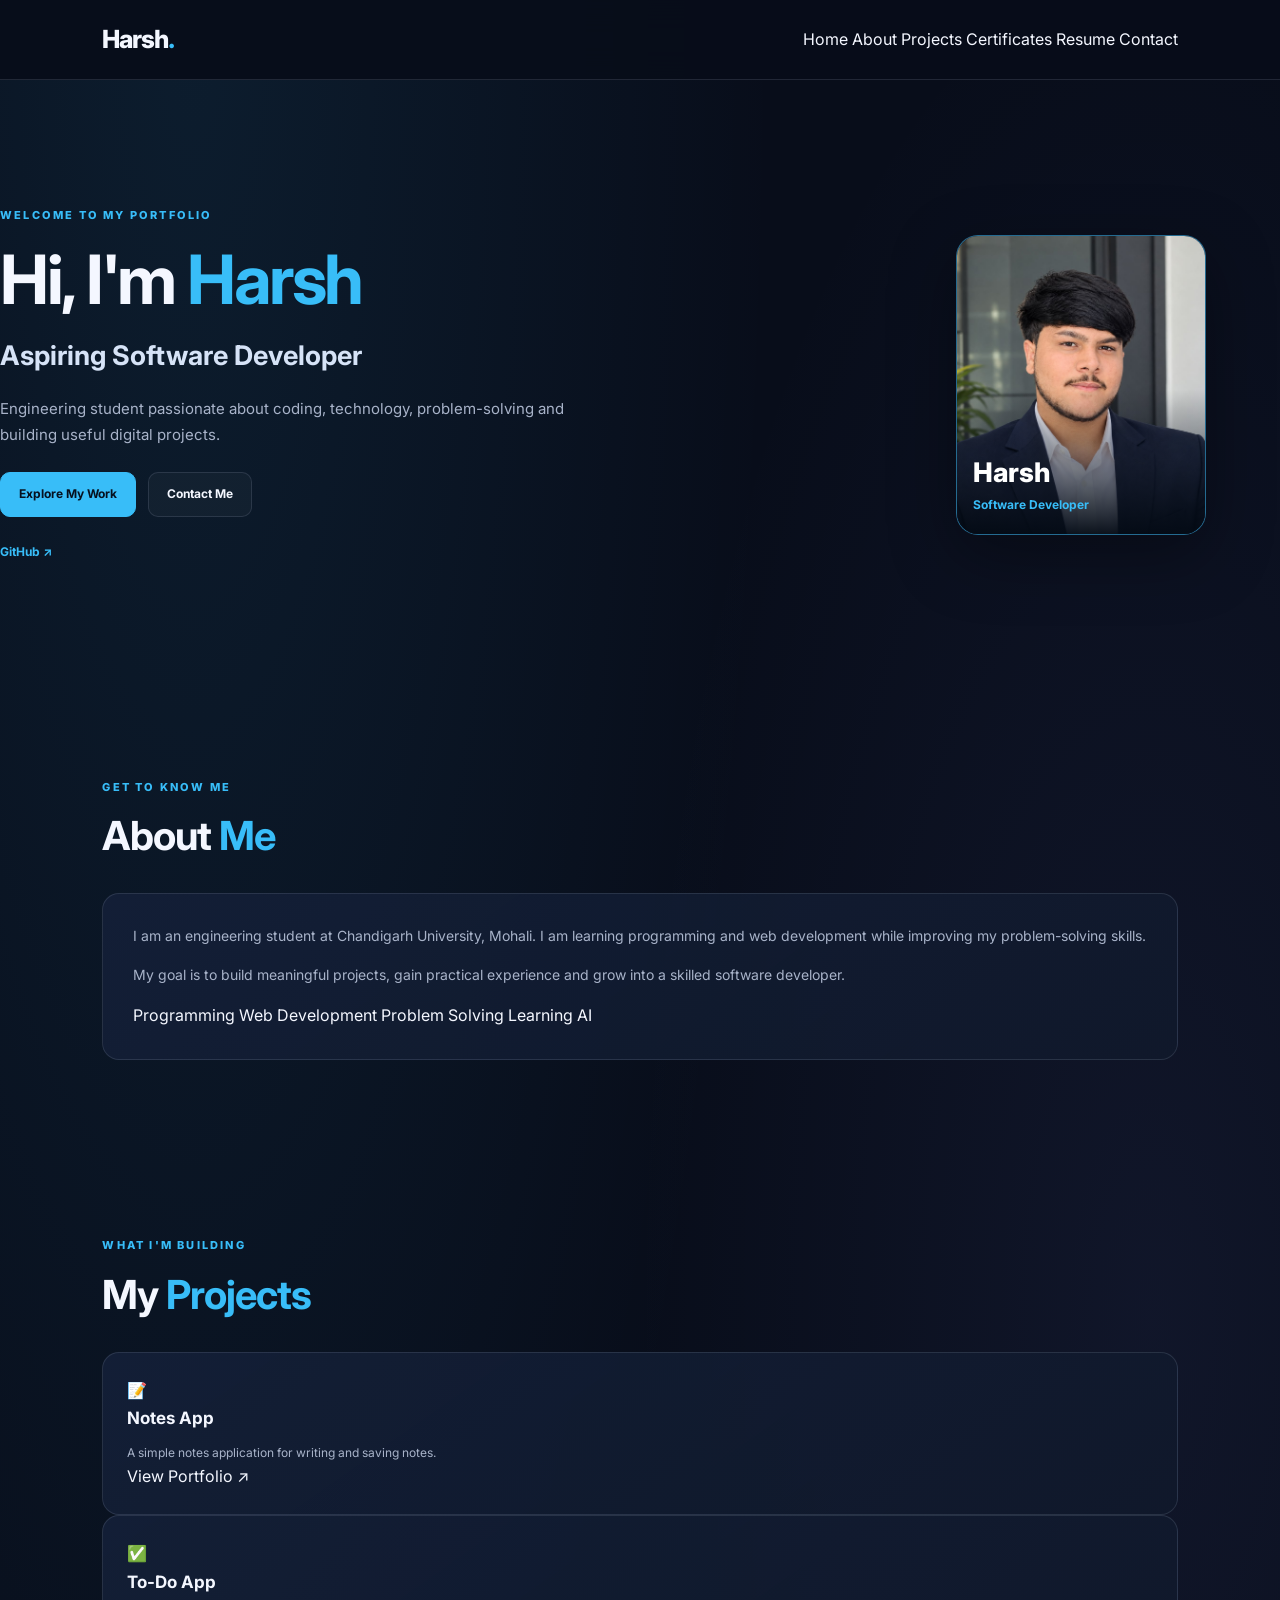
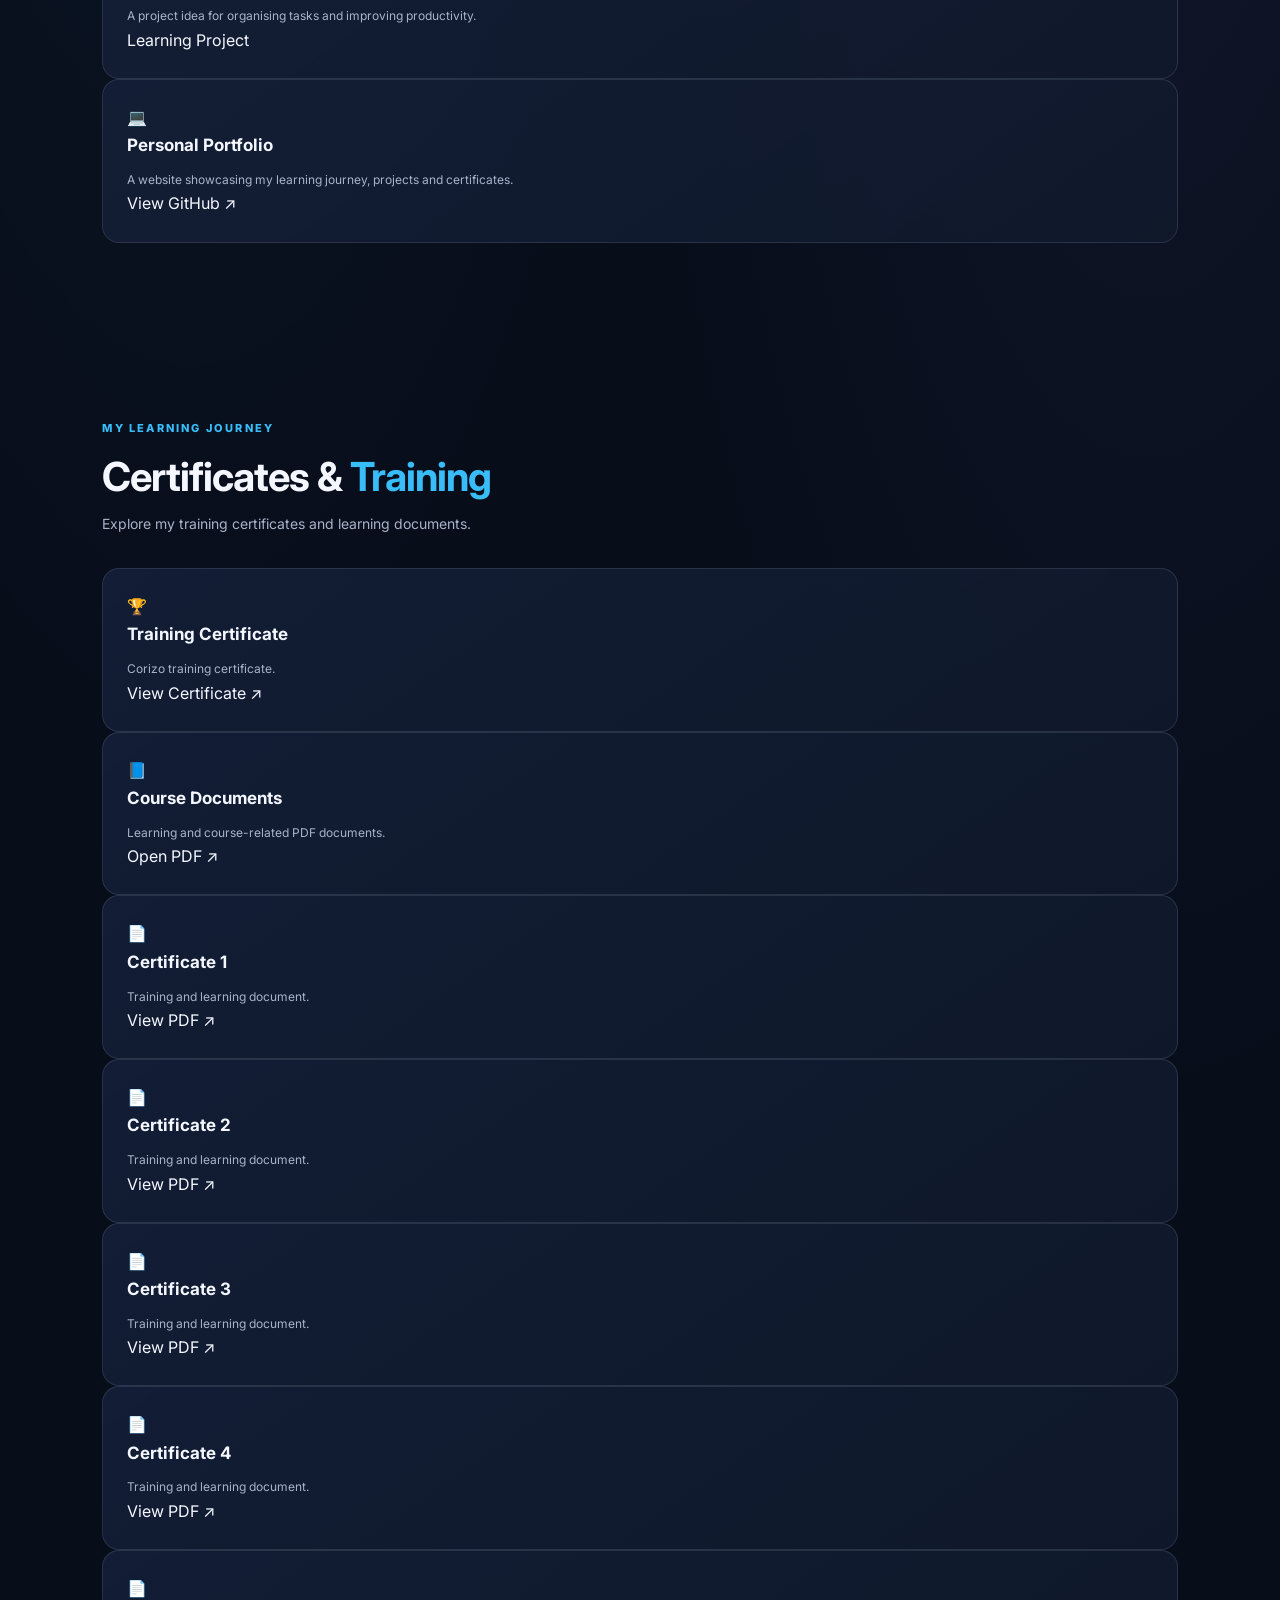
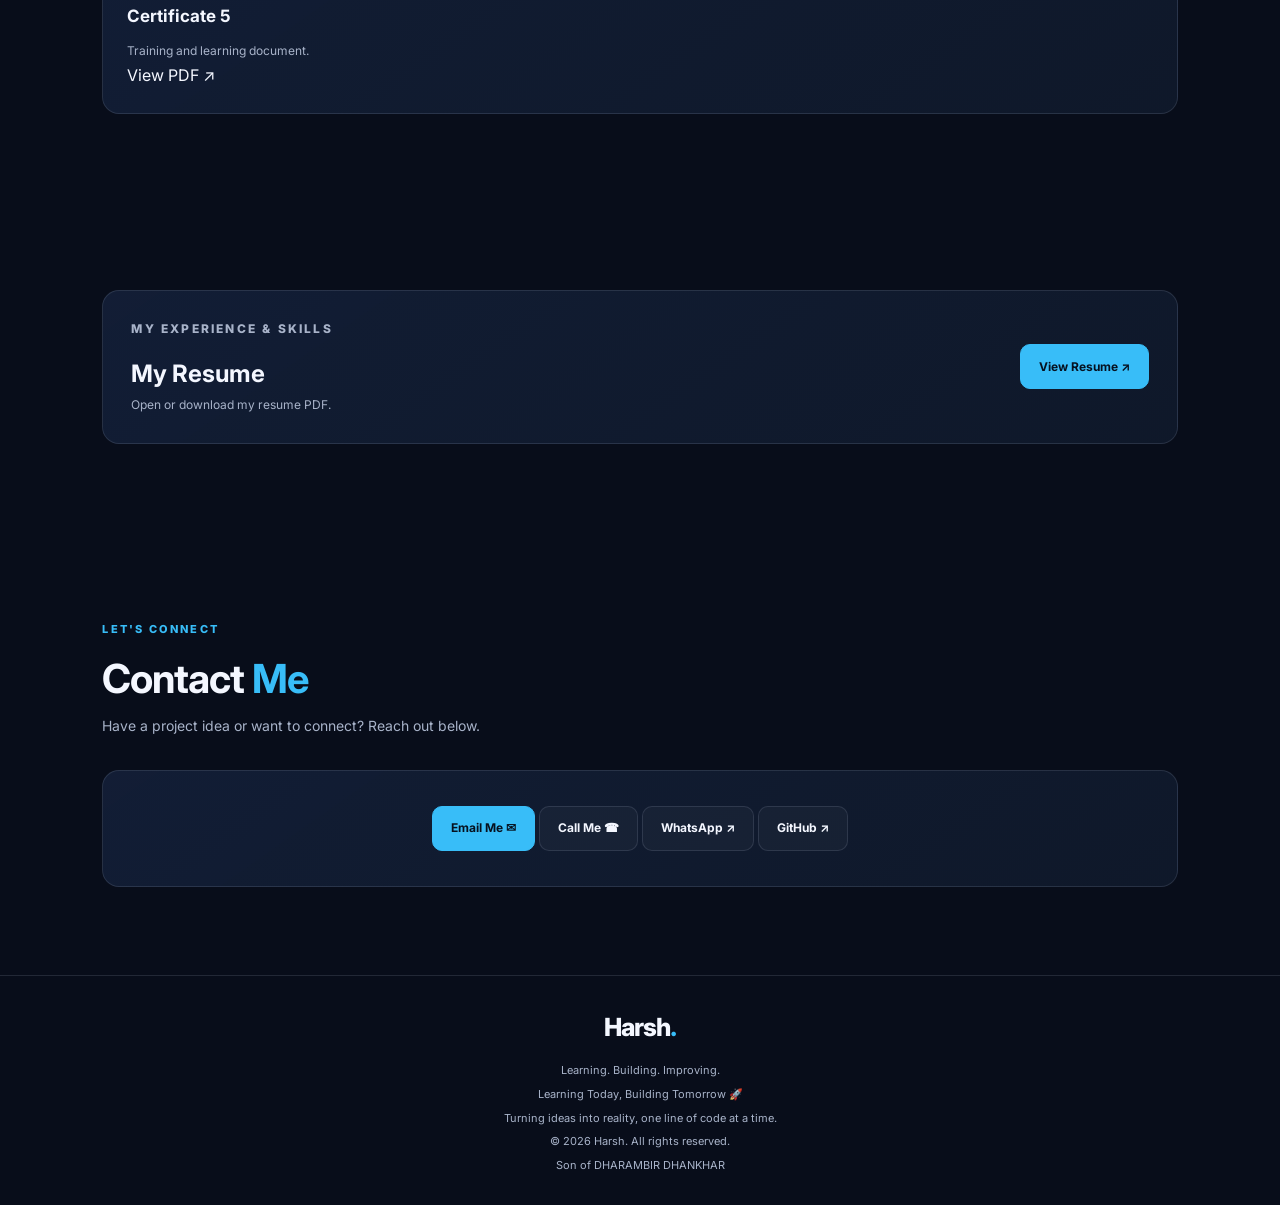
==== index.html @ 6634d487 "update portfolio content and footer" ====
<!DOCTYPE html>
<html lang="en">
<head>
  <meta charset="UTF-8">
  <meta name="viewport" content="width=device-width, initial-scale=1.0">
  <meta name="description" content="Harsh's personal portfolio, projects, certificates and resume.">
  <title>Harsh | Software Developer</title>
  <link rel="stylesheet" href="style.css">
</head>

<body>
  <header class="header">
    <nav class="navbar">
      <a href="#home" class="logo">Harsh<span>.</span></a>

      <div class="nav-links">
        <a href="#home">Home</a>
        <a href="#about">About</a>
        <a href="#projects">Projects</a>
        <a href="#certificates">Certificates</a>
        <a href="#resume">Resume</a>
        <a href="#contact">Contact</a>
      </div>
    </nav>
  </header>

  <main>
    <section class="hero" id="home">
      <div class="hero-content">
        <p class="eyebrow">WELCOME TO MY PORTFOLIO</p>
        <h1>Hi, I'm <span>Harsh</span></h1>
        <h2>Aspiring Software Developer</h2>
        <p class="hero-description">
          Engineering student passionate about coding, technology,
          problem-solving and building useful digital projects.
        </p>

        <div class="hero-buttons">
          <a href="#projects" class="btn btn-primary">Explore My Work</a>
          <a href="#contact" class="btn btn-secondary">Contact Me</a>
        </div>

        <div class="social-links">
          <a href="https://github.com/harshbuilds-AI-dev"
             target="_blank" rel="noopener noreferrer">GitHub ↗</a>
        </div>
      </div>

      <div class="profile-card">
        <img src="./profile.jpg" alt="Harsh's profile photo" class="profile-image">
        <div class="profile-overlay">
          <strong>Harsh</strong>
          <small>Software Developer</small>
        </div>
      </div>
    </section>

    <section class="section" id="about">
      <div class="section-heading">
        <p class="eyebrow">GET TO KNOW ME</p>
        <h2>About <span>Me</span></h2>
      </div>

      <div class="about-card">
        <p>
          I am an engineering student at Chandigarh University, Mohali.
          I am learning programming and web development while improving
          my problem-solving skills.
        </p>
        <p>
          My goal is to build meaningful projects, gain practical
          experience and grow into a skilled software developer.
        </p>

        <div class="skills">
          <span>Programming</span>
          <span>Web Development</span>
          <span>Problem Solving</span>
          <span>Learning AI</span>
        </div>
      </div>
    </section>

    <section class="section" id="projects">
      <div class="section-heading">
        <p class="eyebrow">WHAT I'M BUILDING</p>
        <h2>My <span>Projects</span></h2>
      </div>

      <div class="card-grid">
        <article class="project-card">
          <div class="card-icon">📝</div>
          <h3>Notes App</h3>
          <p>A simple notes application for writing and saving notes.</p>
          <a href="https://harshbuilds-AI-dev.github.io/"
             target="_blank" rel="noopener noreferrer">View Portfolio ↗</a>
        </article>

        <article class="project-card">
          <div class="card-icon">✅</div>
          <h3>To-Do App</h3>
          <p>A project idea for organising tasks and improving productivity.</p>
          <span class="project-status">Learning Project</span>
        </article>

        <article class="project-card">
          <div class="card-icon">💻</div>
          <h3>Personal Portfolio</h3>
          <p>A website showcasing my learning journey, projects and certificates.</p>
          <a href="https://github.com/harshbuilds-AI-dev"
             target="_blank" rel="noopener noreferrer">View GitHub ↗</a>
        </article>
      </div>
    </section>

    <section class="section" id="certificates">
      <div class="section-heading">
        <p class="eyebrow">MY LEARNING JOURNEY</p>
        <h2>Certificates & <span>Training</span></h2>
        <p class="section-description">
          Explore my training certificates and learning documents.
        </p>
      </div>

      <div class="card-grid">
        <article class="certificate-card">
          <div class="card-icon">🏆</div>
          <h3>Training Certificate</h3>
          <p>Corizo training certificate.</p>
          <a href="./Harsh_Training_Certificate_Corizo_certificate.pdf"
             target="_blank" rel="noopener noreferrer">View Certificate ↗</a>
        </article>

        <article class="certificate-card">
          <div class="card-icon">📘</div>
          <h3>Course Documents</h3>
          <p>Learning and course-related PDF documents.</p>
          <a href="./5%20courses.pdf" target="_blank"
             rel="noopener noreferrer">Open PDF ↗</a>
        </article>

        <article class="certificate-card">
          <div class="card-icon">📄</div>
          <h3>Certificate 1</h3>
          <p>Training and learning document.</p>
          <a href="./c1.pdf" target="_blank" rel="noopener noreferrer">View PDF ↗</a>
        </article>

        <article class="certificate-card">
          <div class="card-icon">📄</div>
          <h3>Certificate 2</h3>
          <p>Training and learning document.</p>
          <a href="./c2.pdf" target="_blank" rel="noopener noreferrer">View PDF ↗</a>
        </article>

        <article class="certificate-card">
          <div class="card-icon">📄</div>
          <h3>Certificate 3</h3>
          <p>Training and learning document.</p>
          <a href="./c3.pdf" target="_blank" rel="noopener noreferrer">View PDF ↗</a>
        </article>

        <article class="certificate-card">
          <div class="card-icon">📄</div>
          <h3>Certificate 4</h3>
          <p>Training and learning document.</p>
          <a href="./c4.pdf" target="_blank" rel="noopener noreferrer">View PDF ↗</a>
        </article>

        <article class="certificate-card">
          <div class="card-icon">📄</div>
          <h3>Certificate 5</h3>
          <p>Training and learning document.</p>
          <a href="./c5.pdf" target="_blank" rel="noopener noreferrer">View PDF ↗</a>
        </article>
      </div>
    </section>

    <section class="section" id="resume">
      <div class="resume-card">
        <div>
          <p class="eyebrow">MY EXPERIENCE & SKILLS</p>
          <h2>My <span>Resume</span></h2>
          <p>Open or download my resume PDF.</p>
        </div>
        <a href="./resume.pdf" target="_blank"
           rel="noopener noreferrer" class="btn btn-primary">View Resume ↗</a>
      </div>
    </section>

    <section class="section" id="contact">
      <div class="section-heading">
        <p class="eyebrow">LET'S CONNECT</p>
        <h2>Contact <span>Me</span></h2>
        <p class="section-description">
          Have a project idea or want to connect? Reach out below.
        </p>
      </div>

      <div class="contact-card">
        <!-- Replace YOUR_GMAIL@gmail.com with your actual email privately -->
        <a href="mailto:YOUR_GMAIL@gmail.com" class="btn btn-primary">
          Email Me ✉
        </a>

        <a href="tel:9602597741" class="btn btn-secondary">
          Call Me ☎
        </a>

        <a href="https://wa.me/919602597741"
           target="_blank" rel="noopener noreferrer" class="btn btn-secondary">
          WhatsApp ↗
        </a>

        <a href="https://github.com/harshbuilds-AI-dev"
           target="_blank" rel="noopener noreferrer" class="btn btn-secondary">
          GitHub ↗
        </a>
      </div>
    </section>
  </main>

  <footer class="footer">
    <a href="#home" class="logo">Harsh<span>.</span></a>
    <p>Learning. Building. Improving.</p>
    <p class="footer-tagline">Learning Today, Building Tomorrow 🚀</p>
    <p class="footer-subtitle">
      Turning ideas into reality, one line of code at a time.
    </p>
    <p class="copyright">© 2026 Harsh. All rights reserved.</p>
    <p class="family-line">Son of DHARAMBIR DHANKHAR</p>
  </footer>
</body>
</html>
---- style.css ----
@import url('https://fonts.googleapis.com/css2?family=Inter:wght@400;500;600;700;800&display=swap');

:root {
  --bg: #080d1a;
  --surface: #10192b;
  --text: #f4f7ff;
  --muted: #a8b3c9;
  --blue: #38bdf8;
  --border: rgba(148, 163, 184, 0.18);
}

* {
  box-sizing: border-box;
  margin: 0;
  padding: 0;
}

html {
  scroll-behavior: smooth;
  scroll-padding-top: 90px;
}

body {
  background:
    radial-gradient(ellipse at 15% 0%, rgba(56,189,248,.09), transparent 38%),
    radial-gradient(ellipse at 90% 30%, rgba(129,140,248,.07), transparent 32%),
    var(--bg);
  color: var(--text);
  font-family: 'Inter', Arial, sans-serif;
  line-height: 1.7;
}

a {
  color: inherit;
  text-decoration: none;
}

.navbar {
  position: sticky;
  top: 0;
  z-index: 100;
  display: flex;
  align-items: center;
  justify-content: space-between;
  gap: 24px;
  padding: 18px 8%;
  background: rgba(8,13,26,.94);
  border-bottom: 1px solid var(--border);
  backdrop-filter: blur(16px);
}

.logo {
  font-size: 25px;
  font-weight: 800;
  letter-spacing: -1px;
}

.logo span,
.hero h1 span,
.section-heading h2 span {
  color: var(--blue);
}

.navbar nav {
  display: flex;
  align-items: center;
  flex-wrap: wrap;
  gap: 19px;
}

.navbar nav a {
  color: var(--muted);
  font-size: 12px;
  font-weight: 600;
}

.navbar nav a:hover,
.text-link:hover,
.social-links a:hover {
  color: var(--blue);
}

.section {
  width: min(1120px, 84%);
  margin: 0 auto;
  padding: 88px 0;
}

.hero {
  min-height: 610px;
  display: grid;
  grid-template-columns: 1.35fr .65fr;
  align-items: center;
  gap: 55px;
}

.eyebrow {
  color: var(--blue);
  font-size: 11px;
  font-weight: 800;
  letter-spacing: 2.2px;
  margin-bottom: 15px;
}

.hero h1 {
  font-size: clamp(42px, 6vw, 68px);
  line-height: 1.15;
  letter-spacing: -2.5px;
  margin-bottom: 15px;
}

.hero h2 {
  color: #d6e3f7;
  font-size: clamp(19px, 2.5vw, 27px);
  margin-bottom: 17px;
}

.hero-description {
  max-width: 570px;
  color: var(--muted);
  font-size: 15px;
}

.hero-buttons,
.social-links,
.resume-buttons {
  display: flex;
  align-items: center;
  flex-wrap: wrap;
  gap: 12px;
  margin-top: 25px;
}

.btn {
  display: inline-flex;
  justify-content: center;
  align-items: center;
  min-height: 45px;
  padding: 11px 18px;
  border: 1px solid var(--border);
  border-radius: 10px;
  font-size: 12px;
  font-weight: 700;
  text-align: center;
  transition: transform .2s ease;
}

.btn:hover {
  transform: translateY(-2px);
}

.btn-primary {
  background: var(--blue);
  border-color: var(--blue);
  color: #06111f;
}

.btn-secondary {
  background: rgba(255,255,255,.03);
  color: var(--text);
}

.social-links a,
.text-link {
  color: var(--blue);
  font-size: 12px;
  font-weight: 700;
}

.social-links a {
  margin-right: 12px;
}

.profile-card {
  position: relative;
  isolation: isolate;
  width: 250px;
  height: 300px;
  max-width: 100%;
  margin: 0 auto;
  overflow: hidden;
  border: 1px solid rgba(56,189,248,.5);
  border-radius: 22px;
  background: #10192b;
  box-shadow: 0 20px 65px rgba(0,0,0,.35);
}

.profile-image {
  position: absolute;
  inset: 0;
  z-index: 0;
  display: block;
  width: 100%;
  height: 100%;
  object-fit: cover;
  object-position: center;
}

.profile-overlay {
  position: absolute;
  inset: auto 0 0;
  z-index: 2;
  display: flex;
  flex-direction: column;
  gap: 5px;
  padding: 65px 16px 20px;
  background: linear-gradient(to bottom, transparent, rgba(3,10,20,.96));
}

.profile-overlay strong {
  display: block;
  color: #fff;
  font-size: 27px;
  line-height: 1.3;
  font-weight: 800;
  letter-spacing: 0;
}

.profile-overlay small {
  display: block;
  color: var(--blue);
  font-size: 12px;
  line-height: 1.5;
  font-weight: 700;
}

.section-heading {
  margin-bottom: 32px;
}

.section-heading h2 {
  font-size: clamp(29px, 4vw, 40px);
  line-height: 1.25;
  letter-spacing: -1px;
  margin-bottom: 10px;
}

.section-heading > p:last-child {
  color: var(--muted);
  font-size: 14px;
}

.about-card,
.project-card,
.certificate-card,
.resume-card,
.contact-card {
  border: 1px solid var(--border);
  border-radius: 17px;
  background: linear-gradient(145deg, rgba(20,32,57,.88), rgba(16,25,43,.92));
}

.about-card {
  padding: 30px;
}

.about-card p {
  color: var(--muted);
  font-size: 14px;
  margin-bottom: 15px;
}

.skill-list,
.tag-list {
  display: flex;
  flex-wrap: wrap;
  gap: 9px;
  margin-top: 22px;
}

.skill-list span,
.tag-list span {
  padding: 6px 10px;
  border: 1px solid rgba(56,189,248,.2);
  border-radius: 7px;
  background: rgba(56,189,248,.07);
  color: #b9eaff;
  font-size: 10px;
  font-weight: 600;
}

.project-grid {
  display: grid;
  grid-template-columns: repeat(3, minmax(0,1fr));
  gap: 18px;
}

.project-card,
.certificate-card {
  min-width: 0;
  padding: 24px;
  transition: transform .2s ease, border-color .2s ease;
}

.project-card:hover,
.certificate-card:hover {
  transform: translateY(-4px);
  border-color: rgba(56,189,248,.5);
}

.project-icon,
.file-icon {
  display: flex;
  align-items: center;
  justify-content: center;
  width: 44px;
  height: 44px;
  margin-bottom: 19px;
  border-radius: 12px;
  background: rgba(56,189,248,.1);
  color: var(--blue);
  font-size: 13px;
  font-weight: 800;
}

.project-card h3,
.certificate-card h3,
.resume-card h3 {
  margin-bottom: 10px;
  font-size: 17px;
}

.project-card p,
.certificate-card p,
.resume-card p,
.contact-card p {
  color: var(--muted);
  font-size: 12px;
}

.project-card .text-link {
  display: inline-block;
  margin-top: 22px;
}

.certificate-grid {
  display: grid;
  grid-template-columns: repeat(2, minmax(0,1fr));
  gap: 18px;
}

.certificate-card {
  display: flex;
  flex-direction: column;
  align-items: flex-start;
}

.certificate-card .text-link {
  display: inline-block;
  margin-top: auto;
  padding-top: 20px;
}

.resume-card {
  display: flex;
  justify-content: space-between;
  align-items: center;
  gap: 25px;
  padding: 28px;
}

.resume-buttons {
  margin-top: 0;
}

.contact-card {
  padding: 35px;
  text-align: center;
}

.contact-buttons {
  display: flex;
  justify-content: center;
  flex-wrap: wrap;
  gap: 12px;
  margin-top: 22px;
}

.contact-buttons .btn {
  min-width: 130px;
}

.contact-note {
  margin-top: 20px;
  font-size: 11px !important;
}

.footer {
  padding: 30px 8%;
  border-top: 1px solid var(--border);
  text-align: center;
}

.footer .logo {
  display: inline-block;
  margin-bottom: 8px;
}

.footer p {
  color: var(--muted);
  font-size: 11px;
  margin-top: 5px;
}

@media (max-width: 850px) {
  .navbar {
    padding: 16px 5%;
  }

  .navbar nav {
    gap: 12px;
  }

  .navbar nav a {
    font-size: 11px;
  }

  .section {
    width: 90%;
    padding: 65px 0;
  }

  .hero {
    grid-template-columns: 1fr 250px;
    gap: 25px;
  }

  .project-grid {
    grid-template-columns: repeat(2, minmax(0,1fr));
  }

  .resume-card {
    align-items: flex-start;
    flex-direction: column;
  }
}

@media (max-width: 600px) {
  .navbar {
    position: relative;
    align-items: flex-start;
    flex-direction: column;
    gap: 12px;
    padding: 16px 5%;
  }

  .navbar nav {
    gap: 10px 15px;
  }

  .navbar nav a {
    font-size: 11px;
  }

  .section {
    width: 90%;
    padding: 52px 0;
  }

  .hero {
    min-height: auto;
    grid-template-columns: 1fr;
    gap: 35px;
    padding-top: 50px;
  }

  .hero h1 {
    font-size: 43px;
    letter-spacing: -1.8px;
  }

  .hero-description {
    font-size: 14px;
  }

  .profile-card {
    width: 220px;
    height: 265px;
  }

  .profile-overlay strong {
    font-size: 25px;
  }

  .project-grid,
  .certificate-grid {
    grid-template-columns: 1fr;
  }

  .project-card,
  .certificate-card,
  .about-card {
    padding: 22px;
  }

  .resume-card {
    padding: 22px;
  }

  .resume-buttons,
  .contact-buttons {
    width: 100%;
    flex-direction: column;
    align-items: stretch;
  }

  .resume-buttons .btn,
  .contact-buttons .btn {
    width: 100%;
  }

  .contact-card {
    padding: 25px 18px;
  }
}
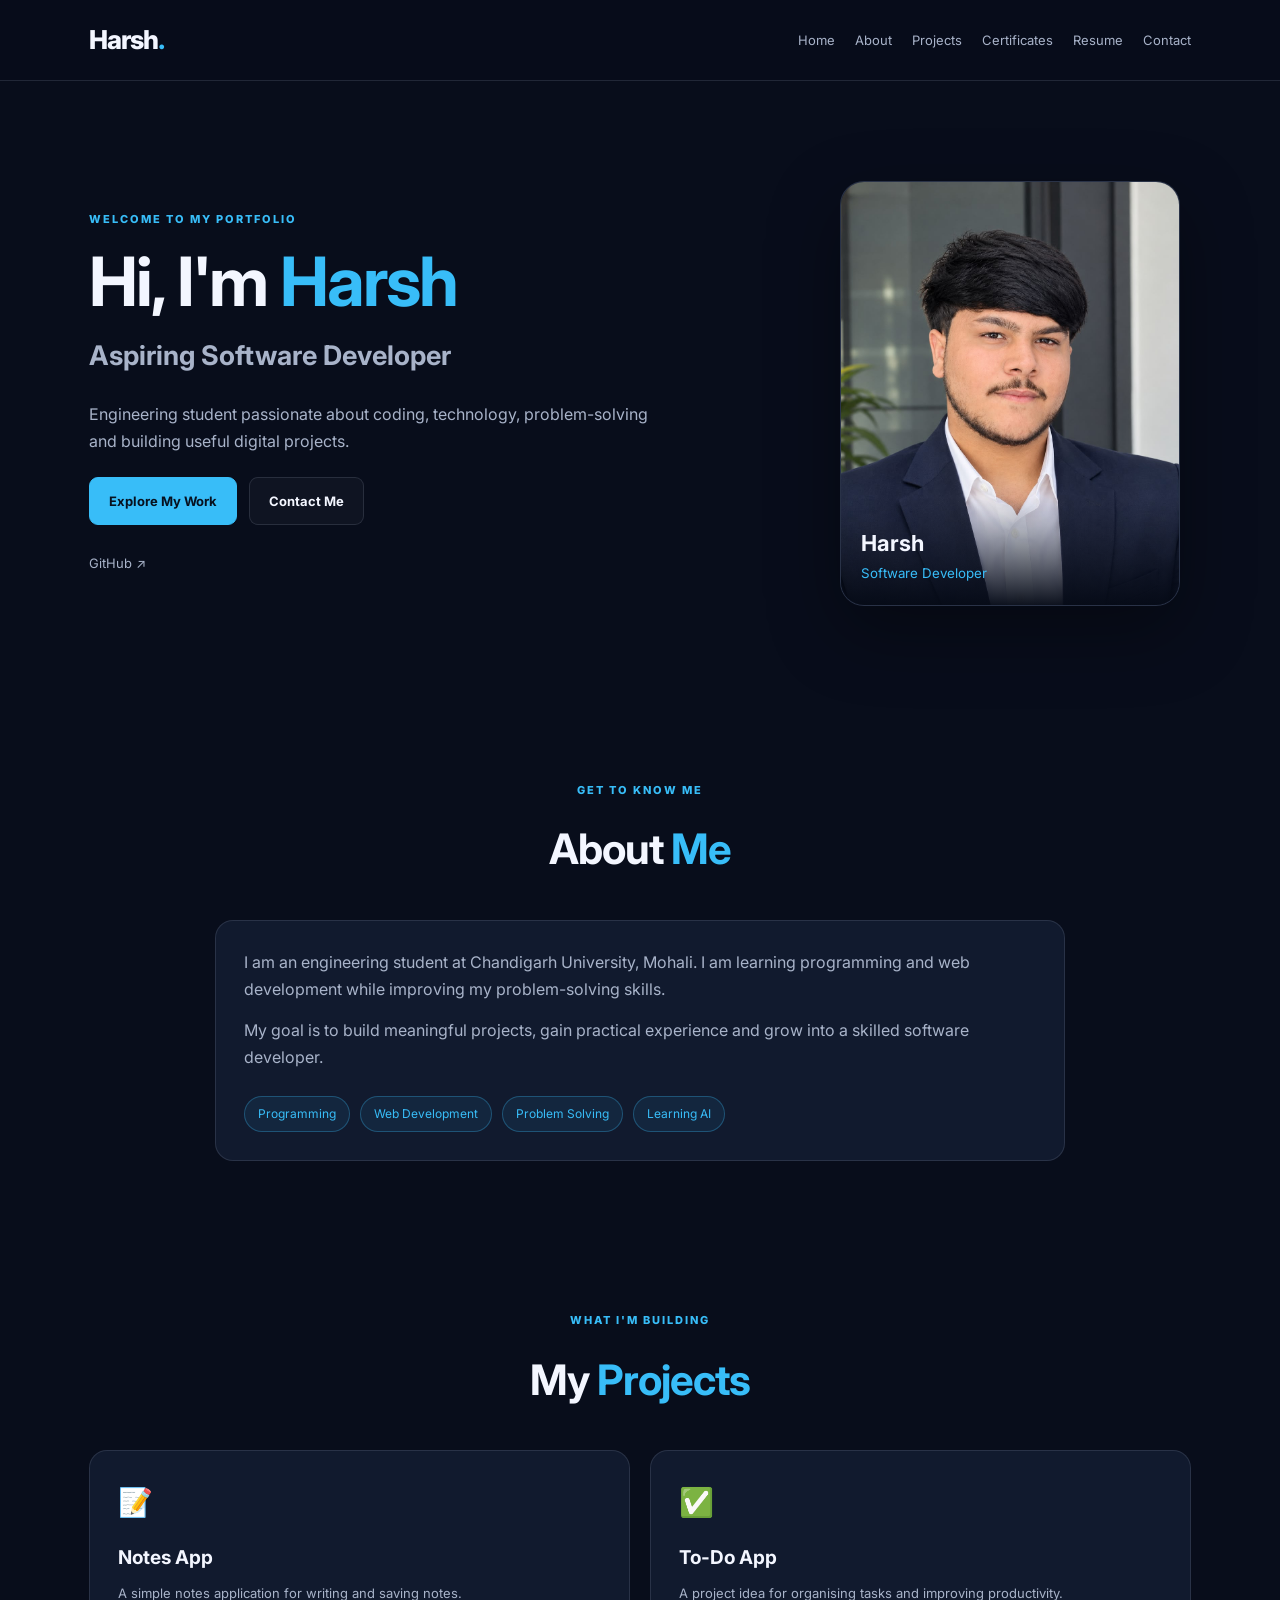
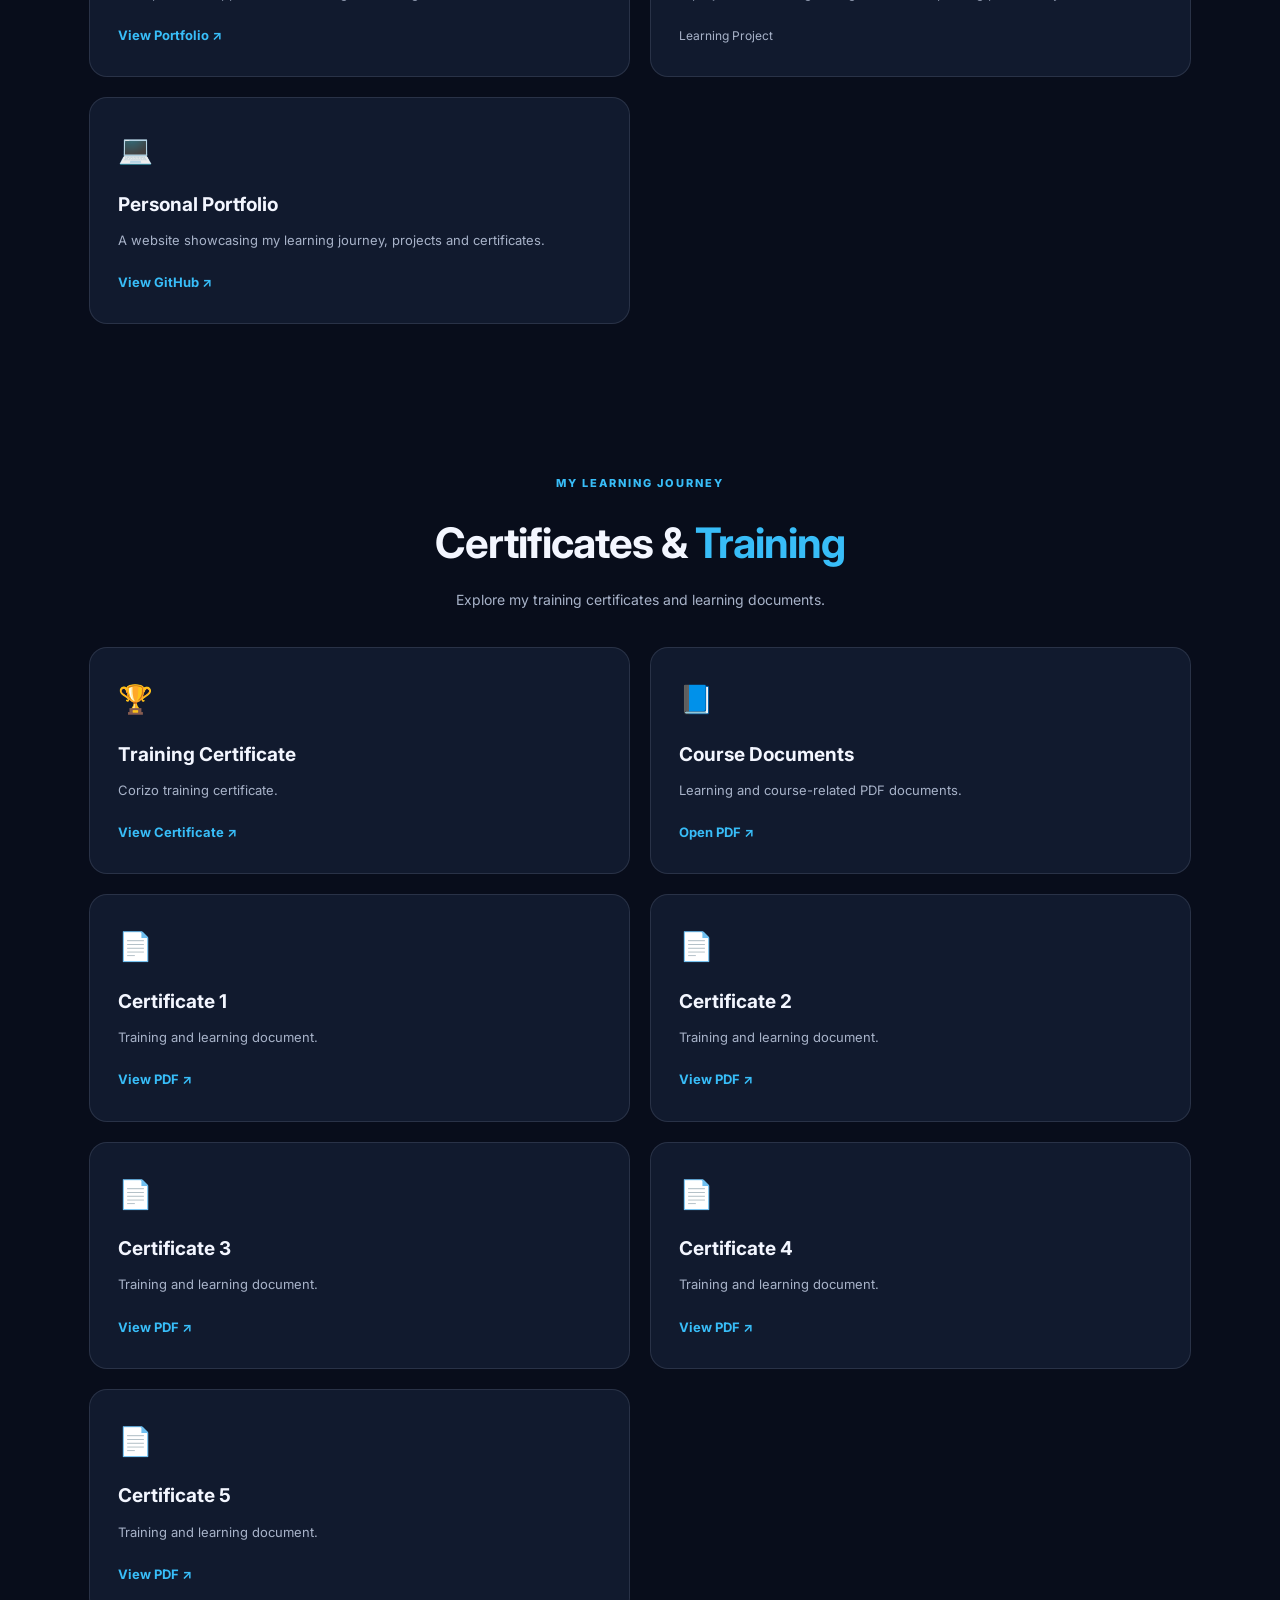
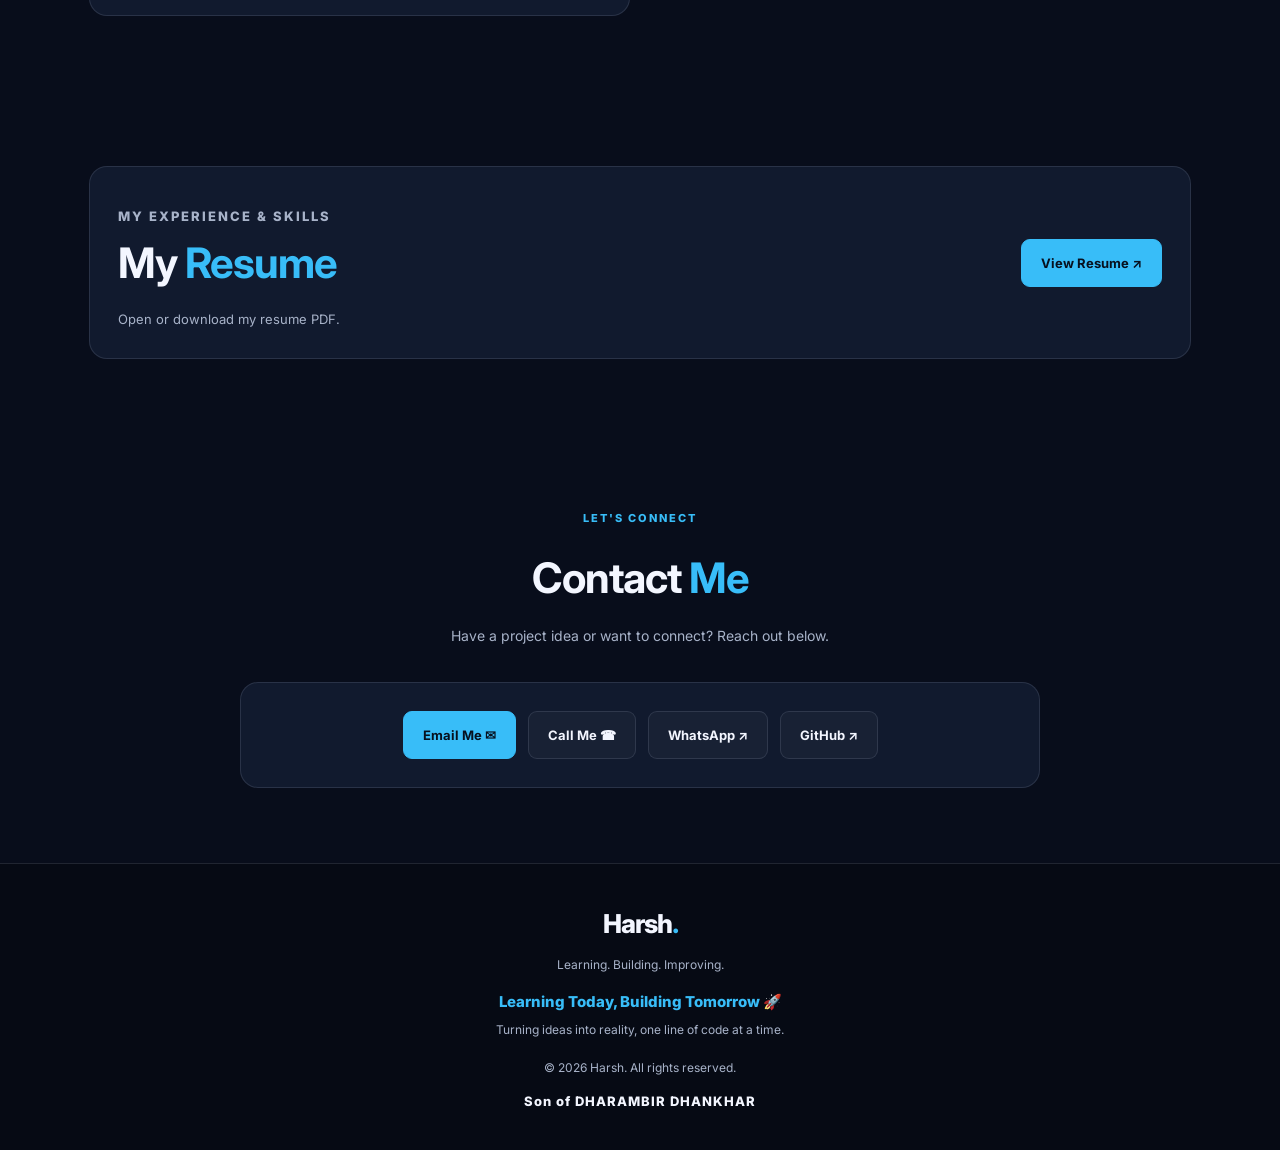
==== commit 1d0550e9: "Add Google search console verification tag Added Google site verification meta tag for SEO." ====
--- a/index.html
+++ b/index.html
@@ -4,6 +4,7 @@
   <meta charset="UTF-8">
   <meta name="viewport" content="width=device-width, initial-scale=1.0">
   <meta name="description" content="Harsh's personal portfolio, projects, certificates and resume.">
+  <meta name="google-site-verification" content="R30KD2g1QavOhn7-BtW7ZYMr7pl92MbXufvkJG7yLrQ" />
   <title>Harsh | Software Developer</title>
   <link rel="stylesheet" href="style.css">
 </head>
--- a/style.css
+++ b/style.css
@@ -1,32 +1,26 @@
 @import url('https://fonts.googleapis.com/css2?family=Inter:wght@400;500;600;700;800&display=swap');
 
 :root {
-  --bg: #080d1a;
-  --surface: #10192b;
-  --text: #f4f7ff;
+  --bg: #080d1b;
+  --card: #111a2e;
+  --text: #f3f6ff;
   --muted: #a8b3c9;
   --blue: #38bdf8;
+  --purple: #818cf8;
   --border: rgba(148, 163, 184, 0.18);
 }
 
 * {
-  box-sizing: border-box;
   margin: 0;
   padding: 0;
-}
-
-html {
+  box-sizing: border-box;
   scroll-behavior: smooth;
-  scroll-padding-top: 90px;
 }
 
 body {
-  background:
-    radial-gradient(ellipse at 15% 0%, rgba(56,189,248,.09), transparent 38%),
-    radial-gradient(ellipse at 90% 30%, rgba(129,140,248,.07), transparent 32%),
-    var(--bg);
+  font-family: 'Inter', Arial, sans-serif;
+  background: var(--bg);
   color: var(--text);
-  font-family: 'Inter', Arial, sans-serif;
   line-height: 1.7;
 }
 
@@ -35,209 +29,200 @@
   text-decoration: none;
 }
 
-.navbar {
+.header {
   position: sticky;
   top: 0;
   z-index: 100;
-  display: flex;
+  background: rgba(8, 13, 27, 0.94);
+  backdrop-filter: blur(14px);
+  border-bottom: 1px solid var(--border);
+}
+
+.navbar {
+  max-width: 1150px;
+  margin: auto;
+  padding: 18px 24px;
+  display: flex;
+  justify-content: space-between;
   align-items: center;
-  justify-content: space-between;
-  gap: 24px;
-  padding: 18px 8%;
-  background: rgba(8,13,26,.94);
-  border-bottom: 1px solid var(--border);
-  backdrop-filter: blur(16px);
+  gap: 20px;
 }
 
 .logo {
-  font-size: 25px;
+  font-size: 26px;
   font-weight: 800;
   letter-spacing: -1px;
 }
 
 .logo span,
 .hero h1 span,
-.section-heading h2 span {
-  color: var(--blue);
-}
-
-.navbar nav {
-  display: flex;
+.section-heading h2 span,
+.resume-card h2 span {
+  color: var(--blue);
+}
+
+.nav-links {
+  display: flex;
+  flex-wrap: wrap;
+  gap: 20px;
+}
+
+.nav-links a {
+  color: var(--muted);
+  font-size: 13px;
+  transition: color 0.25s;
+}
+
+.nav-links a:hover,
+.social-links a:hover {
+  color: var(--blue);
+}
+
+.hero {
+  max-width: 1150px;
+  min-height: 600px;
+  margin: auto;
+  padding: 100px 24px;
+  display: grid;
+  grid-template-columns: 1.3fr 0.7fr;
   align-items: center;
-  flex-wrap: wrap;
-  gap: 19px;
-}
-
-.navbar nav a {
-  color: var(--muted);
-  font-size: 12px;
-  font-weight: 600;
-}
-
-.navbar nav a:hover,
-.text-link:hover,
-.social-links a:hover {
-  color: var(--blue);
-}
-
-.section {
-  width: min(1120px, 84%);
-  margin: 0 auto;
-  padding: 88px 0;
-}
-
-.hero {
-  min-height: 610px;
-  display: grid;
-  grid-template-columns: 1.35fr .65fr;
-  align-items: center;
-  gap: 55px;
+  gap: 70px;
 }
 
 .eyebrow {
   color: var(--blue);
   font-size: 11px;
   font-weight: 800;
-  letter-spacing: 2.2px;
-  margin-bottom: 15px;
+  letter-spacing: 2px;
+  margin-bottom: 14px;
 }
 
 .hero h1 {
   font-size: clamp(42px, 6vw, 68px);
-  line-height: 1.15;
-  letter-spacing: -2.5px;
-  margin-bottom: 15px;
+  line-height: 1.12;
+  letter-spacing: -2px;
 }
 
 .hero h2 {
-  color: #d6e3f7;
-  font-size: clamp(19px, 2.5vw, 27px);
-  margin-bottom: 17px;
+  color: var(--muted);
+  font-size: clamp(19px, 3vw, 27px);
+  margin-top: 14px;
 }
 
 .hero-description {
   max-width: 570px;
   color: var(--muted);
-  font-size: 15px;
+  margin: 22px 0;
 }
 
 .hero-buttons,
-.social-links,
-.resume-buttons {
-  display: flex;
-  align-items: center;
+.contact-card {
+  display: flex;
   flex-wrap: wrap;
   gap: 12px;
-  margin-top: 25px;
 }
 
 .btn {
   display: inline-flex;
+  align-items: center;
   justify-content: center;
-  align-items: center;
-  min-height: 45px;
-  padding: 11px 18px;
+  padding: 12px 19px;
+  border-radius: 9px;
+  font-size: 13px;
+  font-weight: 700;
   border: 1px solid var(--border);
-  border-radius: 10px;
-  font-size: 12px;
-  font-weight: 700;
-  text-align: center;
-  transition: transform .2s ease;
+  transition: transform 0.25s, background 0.25s;
 }
 
 .btn:hover {
-  transform: translateY(-2px);
+  transform: translateY(-3px);
 }
 
 .btn-primary {
   background: var(--blue);
+  color: #07111f;
   border-color: var(--blue);
-  color: #06111f;
 }
 
 .btn-secondary {
-  background: rgba(255,255,255,.03);
+  background: rgba(255, 255, 255, 0.03);
   color: var(--text);
 }
 
-.social-links a,
-.text-link {
-  color: var(--blue);
-  font-size: 12px;
-  font-weight: 700;
+.btn-secondary:hover {
+  border-color: var(--blue);
+}
+
+.social-links {
+  margin-top: 24px;
 }
 
 .social-links a {
-  margin-right: 12px;
+  color: var(--muted);
+  font-size: 13px;
 }
 
 .profile-card {
   position: relative;
-  isolation: isolate;
-  width: 250px;
-  height: 300px;
-  max-width: 100%;
-  margin: 0 auto;
+  max-width: 340px;
+  width: 100%;
+  justify-self: center;
   overflow: hidden;
-  border: 1px solid rgba(56,189,248,.5);
-  border-radius: 22px;
-  background: #10192b;
-  box-shadow: 0 20px 65px rgba(0,0,0,.35);
+  border-radius: 24px;
+  border: 1px solid var(--border);
+  background: var(--card);
+  box-shadow: 0 25px 70px rgba(0, 0, 0, 0.35);
 }
 
 .profile-image {
-  position: absolute;
-  inset: 0;
-  z-index: 0;
   display: block;
   width: 100%;
-  height: 100%;
+  aspect-ratio: 4 / 5;
   object-fit: cover;
   object-position: center;
 }
 
 .profile-overlay {
   position: absolute;
-  inset: auto 0 0;
-  z-index: 2;
+  bottom: 0;
+  left: 0;
+  right: 0;
+  padding: 28px 20px 20px;
+  background: linear-gradient(transparent, rgba(5, 10, 22, 0.96));
   display: flex;
   flex-direction: column;
-  gap: 5px;
-  padding: 65px 16px 20px;
-  background: linear-gradient(to bottom, transparent, rgba(3,10,20,.96));
 }
 
 .profile-overlay strong {
-  display: block;
-  color: #fff;
-  font-size: 27px;
-  line-height: 1.3;
-  font-weight: 800;
-  letter-spacing: 0;
+  font-size: 22px;
 }
 
 .profile-overlay small {
-  display: block;
-  color: var(--blue);
-  font-size: 12px;
-  line-height: 1.5;
-  font-weight: 700;
+  color: var(--blue);
+}
+
+.section {
+  max-width: 1150px;
+  margin: auto;
+  padding: 75px 24px;
+  scroll-margin-top: 80px;
 }
 
 .section-heading {
-  margin-bottom: 32px;
-}
-
-.section-heading h2 {
-  font-size: clamp(29px, 4vw, 40px);
-  line-height: 1.25;
+  text-align: center;
+  margin-bottom: 35px;
+}
+
+.section-heading h2,
+.resume-card h2 {
+  font-size: clamp(30px, 4vw, 42px);
   letter-spacing: -1px;
-  margin-bottom: 10px;
-}
-
-.section-heading > p:last-child {
+}
+
+.section-description {
   color: var(--muted);
   font-size: 14px;
+  margin-top: 10px;
 }
 
 .about-card,
@@ -245,110 +230,84 @@
 .certificate-card,
 .resume-card,
 .contact-card {
+  background: var(--card);
   border: 1px solid var(--border);
-  border-radius: 17px;
-  background: linear-gradient(145deg, rgba(20,32,57,.88), rgba(16,25,43,.92));
+  border-radius: 18px;
+  padding: 28px;
 }
 
 .about-card {
-  padding: 30px;
-}
-
-.about-card p {
-  color: var(--muted);
-  font-size: 14px;
-  margin-bottom: 15px;
-}
-
-.skill-list,
-.tag-list {
+  max-width: 850px;
+  margin: auto;
+  color: var(--muted);
+}
+
+.about-card p + p {
+  margin-top: 14px;
+}
+
+.skills {
   display: flex;
   flex-wrap: wrap;
-  gap: 9px;
-  margin-top: 22px;
-}
-
-.skill-list span,
-.tag-list span {
-  padding: 6px 10px;
-  border: 1px solid rgba(56,189,248,.2);
-  border-radius: 7px;
-  background: rgba(56,189,248,.07);
-  color: #b9eaff;
-  font-size: 10px;
-  font-weight: 600;
-}
-
-.project-grid {
+  gap: 10px;
+  margin-top: 24px;
+}
+
+.skills span {
+  border: 1px solid rgba(56, 189, 248, 0.3);
+  background: rgba(56, 189, 248, 0.08);
+  color: var(--blue);
+  border-radius: 30px;
+  padding: 7px 13px;
+  font-size: 12px;
+}
+
+.card-grid {
   display: grid;
-  grid-template-columns: repeat(3, minmax(0,1fr));
-  gap: 18px;
+  grid-template-columns: repeat(2, minmax(0, 1fr));
+  gap: 20px;
 }
 
 .project-card,
 .certificate-card {
-  min-width: 0;
-  padding: 24px;
-  transition: transform .2s ease, border-color .2s ease;
+  transition: transform 0.25s, border-color 0.25s;
 }
 
 .project-card:hover,
 .certificate-card:hover {
-  transform: translateY(-4px);
-  border-color: rgba(56,189,248,.5);
-}
-
-.project-icon,
-.file-icon {
-  display: flex;
-  align-items: center;
-  justify-content: center;
-  width: 44px;
-  height: 44px;
-  margin-bottom: 19px;
-  border-radius: 12px;
-  background: rgba(56,189,248,.1);
-  color: var(--blue);
-  font-size: 13px;
-  font-weight: 800;
+  transform: translateY(-5px);
+  border-color: rgba(56, 189, 248, 0.5);
+}
+
+.card-icon {
+  font-size: 28px;
+  margin-bottom: 15px;
 }
 
 .project-card h3,
-.certificate-card h3,
-.resume-card h3 {
-  margin-bottom: 10px;
-  font-size: 17px;
+.certificate-card h3 {
+  font-size: 19px;
+  margin-bottom: 8px;
 }
 
 .project-card p,
 .certificate-card p,
-.resume-card p,
-.contact-card p {
+.resume-card p {
+  color: var(--muted);
+  font-size: 13px;
+  margin-bottom: 17px;
+}
+
+.project-card a,
+.certificate-card a {
+  color: var(--blue);
+  font-size: 13px;
+  font-weight: 700;
+}
+
+.project-status {
   color: var(--muted);
   font-size: 12px;
-}
-
-.project-card .text-link {
-  display: inline-block;
-  margin-top: 22px;
-}
-
-.certificate-grid {
-  display: grid;
-  grid-template-columns: repeat(2, minmax(0,1fr));
-  gap: 18px;
-}
-
-.certificate-card {
-  display: flex;
-  flex-direction: column;
-  align-items: flex-start;
-}
-
-.certificate-card .text-link {
-  display: inline-block;
-  margin-top: auto;
-  padding-top: 20px;
 }
 
 .resume-card {
@@ -356,160 +315,116 @@
   justify-content: space-between;
   align-items: center;
   gap: 25px;
-  padding: 28px;
-}
-
-.resume-buttons {
-  margin-top: 0;
+}
+
+.resume-card p {
+  margin-top: 10px;
+  margin-bottom: 0;
 }
 
 .contact-card {
-  padding: 35px;
-  text-align: center;
-}
-
-.contact-buttons {
-  display: flex;
   justify-content: center;
-  flex-wrap: wrap;
-  gap: 12px;
-  margin-top: 22px;
-}
-
-.contact-buttons .btn {
-  min-width: 130px;
-}
-
-.contact-note {
-  margin-top: 20px;
-  font-size: 11px !important;
+  max-width: 800px;
+  margin: auto;
 }
 
 .footer {
-  padding: 30px 8%;
   border-top: 1px solid var(--border);
   text-align: center;
-}
-
-.footer .logo {
-  display: inline-block;
-  margin-bottom: 8px;
-}
-
-.footer p {
-  color: var(--muted);
-  font-size: 11px;
+  padding: 38px 20px;
+  background: #060a14;
+}
+
+.footer > p {
+  color: var(--muted);
+  font-size: 12px;
+  margin-top: 8px;
+}
+
+.footer .footer-tagline {
+  color: var(--blue);
+  font-weight: 800;
+  font-size: 15px;
+  margin-top: 14px;
+}
+
+.footer .footer-subtitle {
+  color: var(--muted);
+  font-size: 12px;
   margin-top: 5px;
 }
 
-@media (max-width: 850px) {
+.footer .copyright {
+  margin-top: 18px;
+}
+
+.footer .family-line {
+  color: var(--text);
+  font-size: 13px;
+  font-weight: 800;
+  letter-spacing: 1px;
+  margin-top: 12px;
+}
+
+@media (max-width: 760px) {
   .navbar {
-    padding: 16px 5%;
-  }
-
-  .navbar nav {
-    gap: 12px;
-  }
-
-  .navbar nav a {
+    flex-direction: column;
+    padding: 14px 16px;
+  }
+
+  .nav-links {
+    justify-content: center;
+    gap: 10px 15px;
+  }
+
+  .nav-links a {
     font-size: 11px;
-  }
-
-  .section {
-    width: 90%;
-    padding: 65px 0;
-  }
-
-  .hero {
-    grid-template-columns: 1fr 250px;
-    gap: 25px;
-  }
-
-  .project-grid {
-    grid-template-columns: repeat(2, minmax(0,1fr));
-  }
-
-  .resume-card {
-    align-items: flex-start;
-    flex-direction: column;
-  }
-}
-
-@media (max-width: 600px) {
-  .navbar {
-    position: relative;
-    align-items: flex-start;
-    flex-direction: column;
-    gap: 12px;
-    padding: 16px 5%;
-  }
-
-  .navbar nav {
-    gap: 10px 15px;
-  }
-
-  .navbar nav a {
-    font-size: 11px;
-  }
-
-  .section {
-    width: 90%;
-    padding: 52px 0;
   }
 
   .hero {
     min-height: auto;
+    padding: 65px 20px;
     grid-template-columns: 1fr;
-    gap: 35px;
-    padding-top: 50px;
-  }
-
-  .hero h1 {
-    font-size: 43px;
-    letter-spacing: -1.8px;
-  }
-
-  .hero-description {
-    font-size: 14px;
+    gap: 38px;
+    text-align: center;
+  }
+
+  .hero-buttons,
+  .social-links {
+    justify-content: center;
   }
 
   .profile-card {
-    width: 220px;
-    height: 265px;
-  }
-
-  .profile-overlay strong {
-    font-size: 25px;
-  }
-
-  .project-grid,
-  .certificate-grid {
+    max-width: 280px;
+  }
+
+  .section {
+    padding: 55px 18px;
+  }
+
+  .card-grid {
     grid-template-columns: 1fr;
   }
 
-  .project-card,
-  .certificate-card,
-  .about-card {
+  .resume-card {
+    flex-direction: column;
+    align-items: flex-start;
+  }
+
+  .contact-card {
     padding: 22px;
   }
 
-  .resume-card {
-    padding: 22px;
-  }
-
-  .resume-buttons,
-  .contact-buttons {
-    width: 100%;
-    flex-direction: column;
-    align-items: stretch;
-  }
-
-  .resume-buttons .btn,
-  .contact-buttons .btn {
-    width: 100%;
-  }
-
-  .contact-card {
-    padding: 25px 18px;
-  }
-}
+  .contact-card .btn {
+    flex: 1 1 130px;
+  }
+}
+
+@media (prefers-reduced-motion: reduce) {
+  *,
+  *::before,
+  *::after {
+    scroll-behavior: auto !important;
+    transition: none !important;
+  }
+}
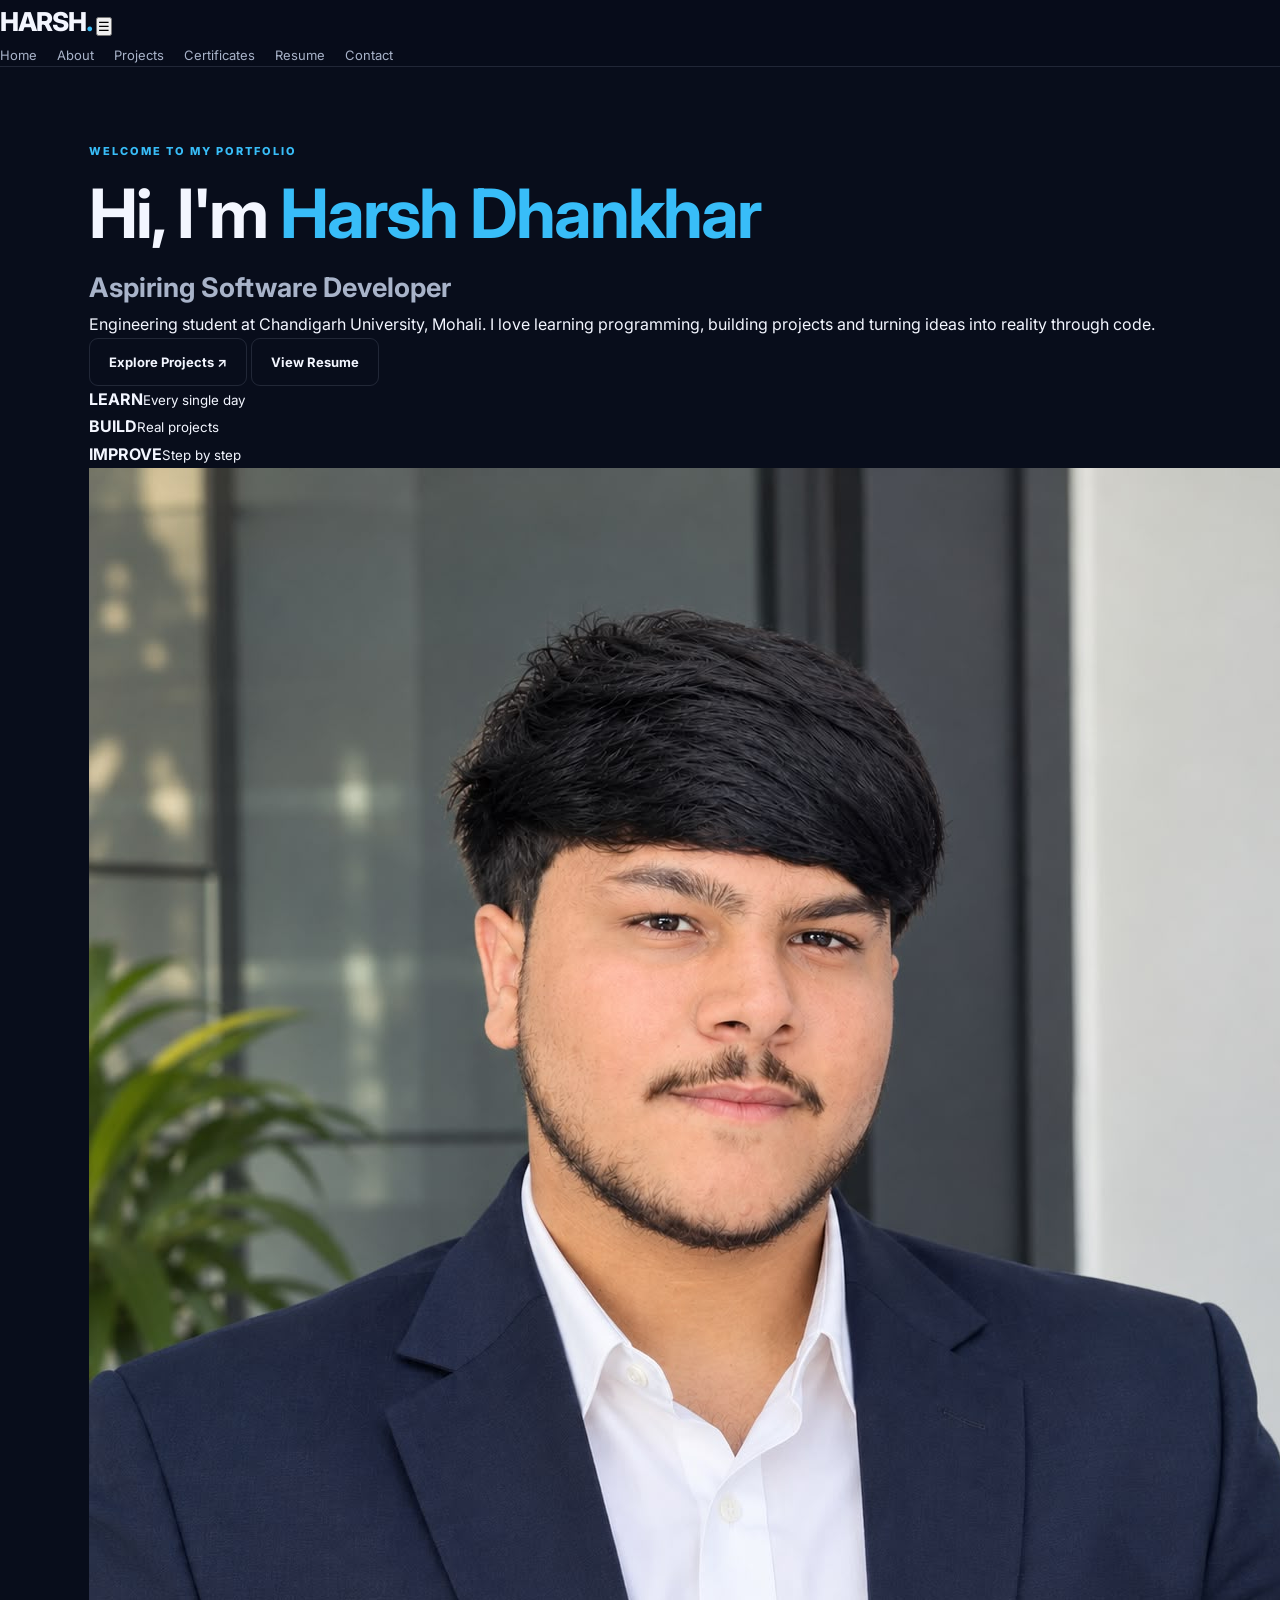
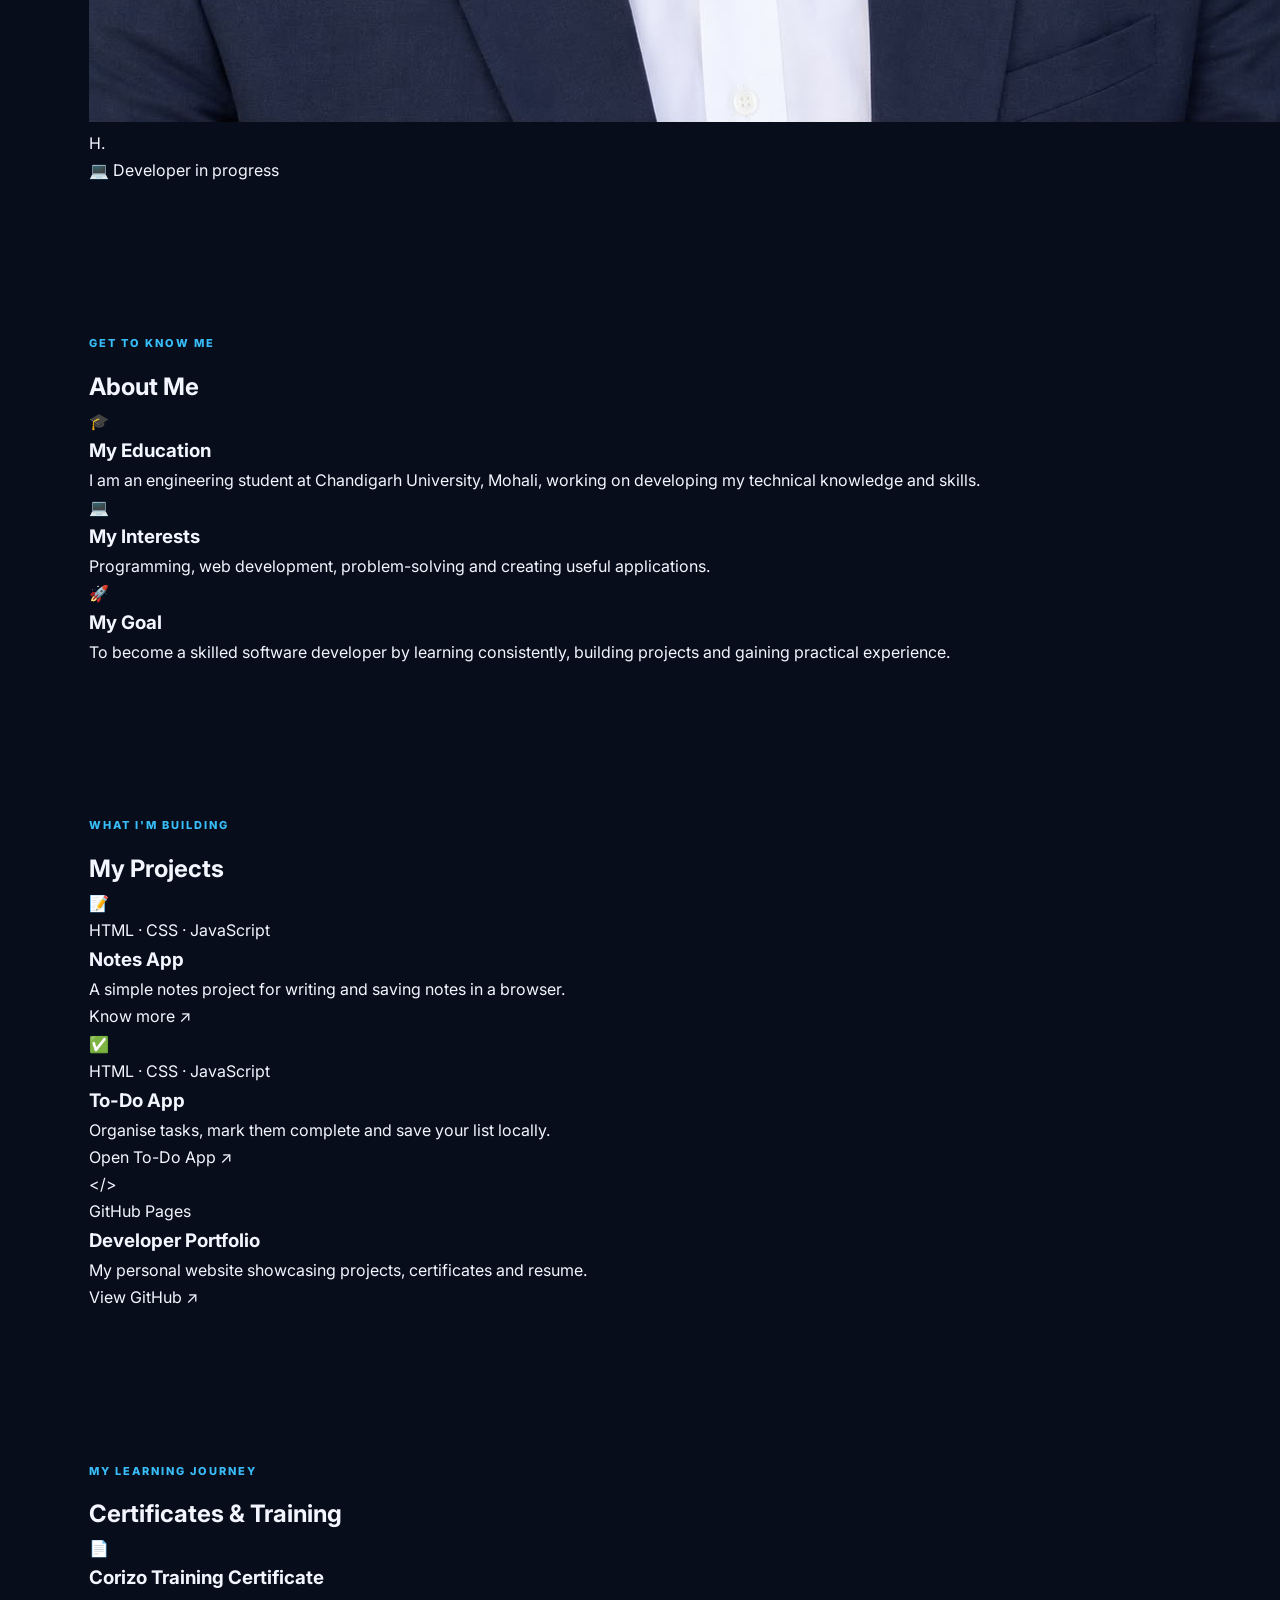
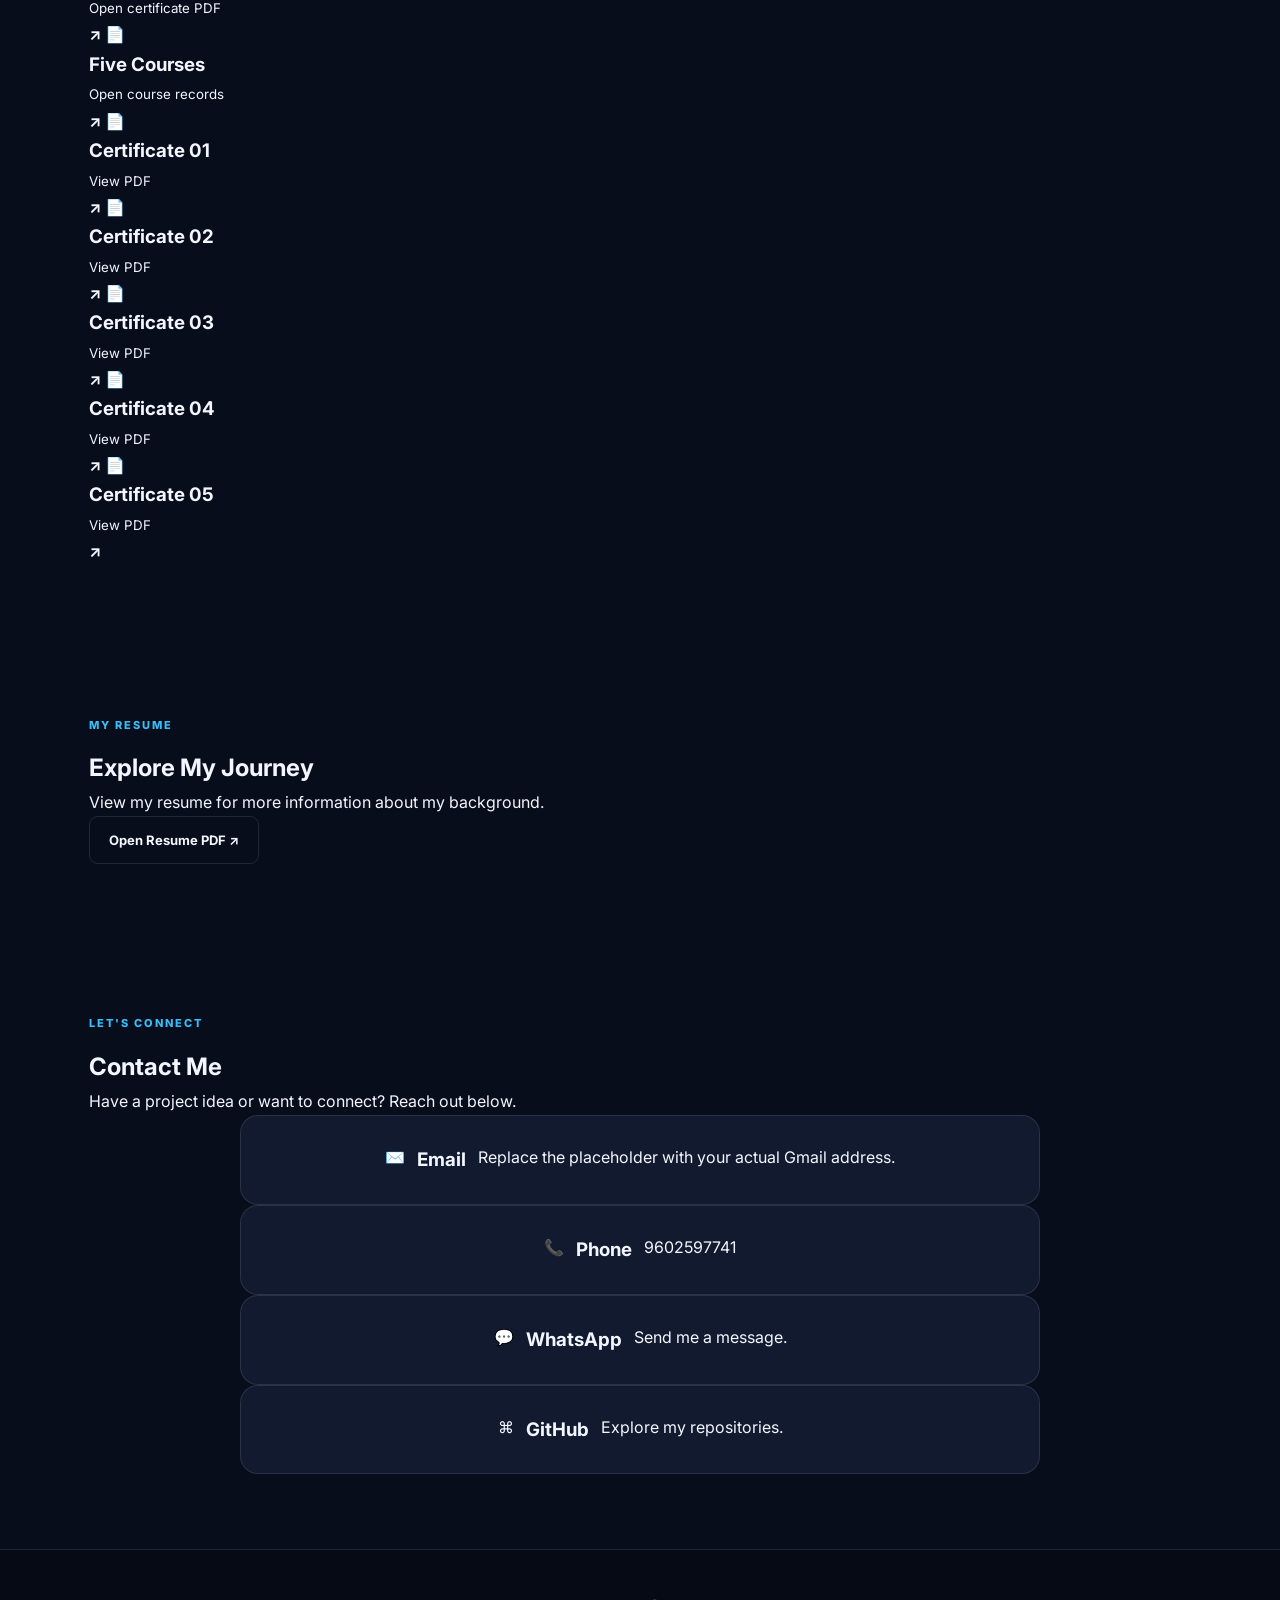
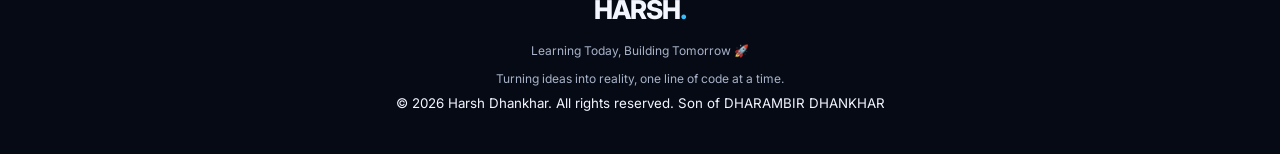
==== commit f369d6eb: "update portfolio homepage" ====
--- a/index.html
+++ b/index.html
@@ -3,233 +3,277 @@
 <head>
   <meta charset="UTF-8">
   <meta name="viewport" content="width=device-width, initial-scale=1.0">
-  <meta name="description" content="Harsh's personal portfolio, projects, certificates and resume.">
-  <meta name="google-site-verification" content="R30KD2g1QavOhn7-BtW7ZYMr7pl92MbXufvkJG7yLrQ" />
-  <title>Harsh | Software Developer</title>
+
+  <meta name="author" content="Harsh Dhankhar">
+  <meta name="description" content="Harsh Dhankhar's developer portfolio, projects, certificates and resume.">
+  <meta name="robots" content="index, follow">
+
+  <!-- Existing Google verification code -->
+  <meta name="google-site-verification" content="R30KD2g1QavOhn7-BtW7ZYMr7pl92MbXufvkJG7yLrQ">
+
+  <title>Harsh Dhankhar | Software Developer</title>
+
+  <link rel="canonical" href="https://harshbuilds-AI-dev.github.io/">
   <link rel="stylesheet" href="style.css">
 </head>
 
 <body>
-  <header class="header">
-    <nav class="navbar">
-      <a href="#home" class="logo">Harsh<span>.</span></a>
-
-      <div class="nav-links">
-        <a href="#home">Home</a>
-        <a href="#about">About</a>
-        <a href="#projects">Projects</a>
-        <a href="#certificates">Certificates</a>
-        <a href="#resume">Resume</a>
-        <a href="#contact">Contact</a>
+
+<header class="header">
+  <nav class="nav container">
+    <a class="logo" href="#home">HARSH<span>.</span></a>
+
+    <button class="menu-btn" id="menuBtn" aria-label="Open menu">☰</button>
+
+    <div class="nav-links" id="navLinks">
+      <a href="#home">Home</a>
+      <a href="#about">About</a>
+      <a href="#projects">Projects</a>
+      <a href="#certificates">Certificates</a>
+      <a href="#resume">Resume</a>
+      <a href="#contact">Contact</a>
+    </div>
+  </nav>
+</header>
+
+<main>
+
+<section class="hero section" id="home">
+  <div class="container hero-grid">
+
+    <div>
+      <p class="eyebrow">WELCOME TO MY PORTFOLIO</p>
+
+      <h1>Hi, I'm <span>Harsh Dhankhar</span></h1>
+
+      <h2>Aspiring Software Developer</h2>
+
+      <p class="description">
+        Engineering student at Chandigarh University, Mohali.
+        I love learning programming, building projects and turning
+        ideas into reality through code.
+      </p>
+
+      <div class="buttons">
+        <a href="#projects" class="btn primary">Explore Projects ↗</a>
+        <a href="./resume.pdf" target="_blank" rel="noopener"
+           class="btn secondary">View Resume</a>
       </div>
-    </nav>
-  </header>
-
-  <main>
-    <section class="hero" id="home">
-      <div class="hero-content">
-        <p class="eyebrow">WELCOME TO MY PORTFOLIO</p>
-        <h1>Hi, I'm <span>Harsh</span></h1>
-        <h2>Aspiring Software Developer</h2>
-        <p class="hero-description">
-          Engineering student passionate about coding, technology,
-          problem-solving and building useful digital projects.
+
+      <div class="stats">
+        <div><strong>LEARN</strong><small>Every single day</small></div>
+        <div><strong>BUILD</strong><small>Real projects</small></div>
+        <div><strong>IMPROVE</strong><small>Step by step</small></div>
+      </div>
+    </div>
+
+    <div class="profile-area">
+      <div class="profile">
+        <img src="./profile.jpg" alt="Harsh Dhankhar"
+             onerror="this.style.display='none';document.getElementById('fallback').style.display='grid';">
+        <div id="fallback">H<span>.</span></div>
+      </div>
+      <div class="floating-card">💻 Developer in progress</div>
+    </div>
+
+  </div>
+</section>
+
+<section class="section" id="about">
+  <div class="container">
+    <p class="eyebrow">GET TO KNOW ME</p>
+    <h2>About <span>Me</span></h2>
+
+    <div class="grid">
+      <article class="card">
+        <div class="icon">🎓</div>
+        <h3>My Education</h3>
+        <p>
+          I am an engineering student at Chandigarh University, Mohali,
+          working on developing my technical knowledge and skills.
         </p>
-
-        <div class="hero-buttons">
-          <a href="#projects" class="btn btn-primary">Explore My Work</a>
-          <a href="#contact" class="btn btn-secondary">Contact Me</a>
-        </div>
-
-        <div class="social-links">
-          <a href="https://github.com/harshbuilds-AI-dev"
-             target="_blank" rel="noopener noreferrer">GitHub ↗</a>
-        </div>
-      </div>
-
-      <div class="profile-card">
-        <img src="./profile.jpg" alt="Harsh's profile photo" class="profile-image">
-        <div class="profile-overlay">
-          <strong>Harsh</strong>
-          <small>Software Developer</small>
-        </div>
-      </div>
-    </section>
-
-    <section class="section" id="about">
-      <div class="section-heading">
-        <p class="eyebrow">GET TO KNOW ME</p>
-        <h2>About <span>Me</span></h2>
-      </div>
-
-      <div class="about-card">
+      </article>
+
+      <article class="card">
+        <div class="icon">💻</div>
+        <h3>My Interests</h3>
         <p>
-          I am an engineering student at Chandigarh University, Mohali.
-          I am learning programming and web development while improving
-          my problem-solving skills.
+          Programming, web development, problem-solving and creating
+          useful applications.
         </p>
+      </article>
+
+      <article class="card">
+        <div class="icon">🚀</div>
+        <h3>My Goal</h3>
         <p>
-          My goal is to build meaningful projects, gain practical
-          experience and grow into a skilled software developer.
+          To become a skilled software developer by learning consistently,
+          building projects and gaining practical experience.
         </p>
-
-        <div class="skills">
-          <span>Programming</span>
-          <span>Web Development</span>
-          <span>Problem Solving</span>
-          <span>Learning AI</span>
-        </div>
-      </div>
-    </section>
-
-    <section class="section" id="projects">
-      <div class="section-heading">
-        <p class="eyebrow">WHAT I'M BUILDING</p>
-        <h2>My <span>Projects</span></h2>
-      </div>
-
-      <div class="card-grid">
-        <article class="project-card">
-          <div class="card-icon">📝</div>
-          <h3>Notes App</h3>
-          <p>A simple notes application for writing and saving notes.</p>
-          <a href="https://harshbuilds-AI-dev.github.io/"
-             target="_blank" rel="noopener noreferrer">View Portfolio ↗</a>
-        </article>
-
-        <article class="project-card">
-          <div class="card-icon">✅</div>
-          <h3>To-Do App</h3>
-          <p>A project idea for organising tasks and improving productivity.</p>
-          <span class="project-status">Learning Project</span>
-        </article>
-
-        <article class="project-card">
-          <div class="card-icon">💻</div>
-          <h3>Personal Portfolio</h3>
-          <p>A website showcasing my learning journey, projects and certificates.</p>
-          <a href="https://github.com/harshbuilds-AI-dev"
-             target="_blank" rel="noopener noreferrer">View GitHub ↗</a>
-        </article>
-      </div>
-    </section>
-
-    <section class="section" id="certificates">
-      <div class="section-heading">
-        <p class="eyebrow">MY LEARNING JOURNEY</p>
-        <h2>Certificates & <span>Training</span></h2>
-        <p class="section-description">
-          Explore my training certificates and learning documents.
-        </p>
-      </div>
-
-      <div class="card-grid">
-        <article class="certificate-card">
-          <div class="card-icon">🏆</div>
-          <h3>Training Certificate</h3>
-          <p>Corizo training certificate.</p>
-          <a href="./Harsh_Training_Certificate_Corizo_certificate.pdf"
-             target="_blank" rel="noopener noreferrer">View Certificate ↗</a>
-        </article>
-
-        <article class="certificate-card">
-          <div class="card-icon">📘</div>
-          <h3>Course Documents</h3>
-          <p>Learning and course-related PDF documents.</p>
-          <a href="./5%20courses.pdf" target="_blank"
-             rel="noopener noreferrer">Open PDF ↗</a>
-        </article>
-
-        <article class="certificate-card">
-          <div class="card-icon">📄</div>
-          <h3>Certificate 1</h3>
-          <p>Training and learning document.</p>
-          <a href="./c1.pdf" target="_blank" rel="noopener noreferrer">View PDF ↗</a>
-        </article>
-
-        <article class="certificate-card">
-          <div class="card-icon">📄</div>
-          <h3>Certificate 2</h3>
-          <p>Training and learning document.</p>
-          <a href="./c2.pdf" target="_blank" rel="noopener noreferrer">View PDF ↗</a>
-        </article>
-
-        <article class="certificate-card">
-          <div class="card-icon">📄</div>
-          <h3>Certificate 3</h3>
-          <p>Training and learning document.</p>
-          <a href="./c3.pdf" target="_blank" rel="noopener noreferrer">View PDF ↗</a>
-        </article>
-
-        <article class="certificate-card">
-          <div class="card-icon">📄</div>
-          <h3>Certificate 4</h3>
-          <p>Training and learning document.</p>
-          <a href="./c4.pdf" target="_blank" rel="noopener noreferrer">View PDF ↗</a>
-        </article>
-
-        <article class="certificate-card">
-          <div class="card-icon">📄</div>
-          <h3>Certificate 5</h3>
-          <p>Training and learning document.</p>
-          <a href="./c5.pdf" target="_blank" rel="noopener noreferrer">View PDF ↗</a>
-        </article>
-      </div>
-    </section>
-
-    <section class="section" id="resume">
-      <div class="resume-card">
-        <div>
-          <p class="eyebrow">MY EXPERIENCE & SKILLS</p>
-          <h2>My <span>Resume</span></h2>
-          <p>Open or download my resume PDF.</p>
-        </div>
-        <a href="./resume.pdf" target="_blank"
-           rel="noopener noreferrer" class="btn btn-primary">View Resume ↗</a>
-      </div>
-    </section>
-
-    <section class="section" id="contact">
-      <div class="section-heading">
-        <p class="eyebrow">LET'S CONNECT</p>
-        <h2>Contact <span>Me</span></h2>
-        <p class="section-description">
-          Have a project idea or want to connect? Reach out below.
-        </p>
-      </div>
-
-      <div class="contact-card">
-        <!-- Replace YOUR_GMAIL@gmail.com with your actual email privately -->
-        <a href="mailto:YOUR_GMAIL@gmail.com" class="btn btn-primary">
-          Email Me ✉
-        </a>
-
-        <a href="tel:9602597741" class="btn btn-secondary">
-          Call Me ☎
-        </a>
-
-        <a href="https://wa.me/919602597741"
-           target="_blank" rel="noopener noreferrer" class="btn btn-secondary">
-          WhatsApp ↗
-        </a>
-
-        <a href="https://github.com/harshbuilds-AI-dev"
-           target="_blank" rel="noopener noreferrer" class="btn btn-secondary">
-          GitHub ↗
-        </a>
-      </div>
-    </section>
-  </main>
-
-  <footer class="footer">
-    <a href="#home" class="logo">Harsh<span>.</span></a>
-    <p>Learning. Building. Improving.</p>
-    <p class="footer-tagline">Learning Today, Building Tomorrow 🚀</p>
-    <p class="footer-subtitle">
-      Turning ideas into reality, one line of code at a time.
-    </p>
-    <p class="copyright">© 2026 Harsh. All rights reserved.</p>
-    <p class="family-line">Son of DHARAMBIR DHANKHAR</p>
-  </footer>
+      </article>
+    </div>
+  </div>
+</section>
+
+<section class="section alternate" id="projects">
+  <div class="container">
+    <p class="eyebrow">WHAT I'M BUILDING</p>
+    <h2>My <span>Projects</span></h2>
+
+    <div class="grid">
+
+      <article class="card project">
+        <div class="project-icon">📝</div>
+        <p class="tag">HTML · CSS · JavaScript</p>
+        <h3>Notes App</h3>
+        <p>A simple notes project for writing and saving notes in a browser.</p>
+        <a class="text-link" href="#contact">Know more ↗</a>
+      </article>
+
+      <article class="card project">
+        <div class="project-icon">✅</div>
+        <p class="tag">HTML · CSS · JavaScript</p>
+        <h3>To-Do App</h3>
+        <p>Organise tasks, mark them complete and save your list locally.</p>
+        <a class="text-link" href="./todo.html">Open To-Do App ↗</a>
+      </article>
+
+      <article class="card project">
+        <div class="project-icon">&lt;/&gt;</div>
+        <p class="tag">GitHub Pages</p>
+        <h3>Developer Portfolio</h3>
+        <p>My personal website showcasing projects, certificates and resume.</p>
+        <a class="text-link"
+           href="https://github.com/harshbuilds-AI-dev"
+           target="_blank" rel="noopener">View GitHub ↗</a>
+      </article>
+
+    </div>
+  </div>
+</section>
+
+<section class="section" id="certificates">
+  <div class="container">
+    <p class="eyebrow">MY LEARNING JOURNEY</p>
+    <h2>Certificates <span>& Training</span></h2>
+
+    <div class="certificate-grid">
+
+      <a class="certificate card"
+         href="./Harsh_Training_Certificate_Corizo_certificate.pdf"
+         target="_blank" rel="noopener">
+        <span>📄</span>
+        <div><h3>Corizo Training Certificate</h3><small>Open certificate PDF</small></div>
+        <b>↗</b>
+      </a>
+
+      <a class="certificate card"
+         href="./5%20courses.pdf"
+         target="_blank" rel="noopener">
+        <span>📄</span>
+        <div><h3>Five Courses</h3><small>Open course records</small></div>
+        <b>↗</b>
+      </a>
+
+      <a class="certificate card" href="./c1.pdf" target="_blank" rel="noopener">
+        <span>📄</span><div><h3>Certificate 01</h3><small>View PDF</small></div><b>↗</b>
+      </a>
+
+      <a class="certificate card" href="./c2.pdf" target="_blank" rel="noopener">
+        <span>📄</span><div><h3>Certificate 02</h3><small>View PDF</small></div><b>↗</b>
+      </a>
+
+      <a class="certificate card" href="./c3.pdf" target="_blank" rel="noopener">
+        <span>📄</span><div><h3>Certificate 03</h3><small>View PDF</small></div><b>↗</b>
+      </a>
+
+      <a class="certificate card" href="./c4.pdf" target="_blank" rel="noopener">
+        <span>📄</span><div><h3>Certificate 04</h3><small>View PDF</small></div><b>↗</b>
+      </a>
+
+      <a class="certificate card" href="./c5.pdf" target="_blank" rel="noopener">
+        <span>📄</span><div><h3>Certificate 05</h3><small>View PDF</small></div><b>↗</b>
+      </a>
+
+    </div>
+  </div>
+</section>
+
+<section class="section alternate" id="resume">
+  <div class="container resume-box card">
+    <div>
+      <p class="eyebrow">MY RESUME</p>
+      <h2>Explore My <span>Journey</span></h2>
+      <p>View my resume for more information about my background.</p>
+    </div>
+
+    <a href="./resume.pdf" class="btn primary"
+       target="_blank" rel="noopener">Open Resume PDF ↗</a>
+  </div>
+</section>
+
+<section class="section" id="contact">
+  <div class="container">
+    <p class="eyebrow">LET'S CONNECT</p>
+    <h2>Contact <span>Me</span></h2>
+    <p class="description">Have a project idea or want to connect? Reach out below.</p>
+
+    <div class="grid">
+
+      <a class="card contact-card" href="mailto:YOUR_GMAIL@gmail.com">
+        <div class="icon">✉️</div>
+        <h3>Email</h3>
+        <p>Replace the placeholder with your actual Gmail address.</p>
+      </a>
+
+      <a class="card contact-card" href="tel:9602597741">
+        <div class="icon">📞</div>
+        <h3>Phone</h3>
+        <p>9602597741</p>
+      </a>
+
+      <a class="card contact-card"
+         href="https://wa.me/919602597741"
+         target="_blank" rel="noopener">
+        <div class="icon">💬</div>
+        <h3>WhatsApp</h3>
+        <p>Send me a message.</p>
+      </a>
+
+      <a class="card contact-card"
+         href="https://github.com/harshbuilds-AI-dev"
+         target="_blank" rel="noopener">
+        <div class="icon">⌘</div>
+        <h3>GitHub</h3>
+        <p>Explore my repositories.</p>
+      </a>
+
+    </div>
+  </div>
+</section>
+
+</main>
+
+<footer class="footer">
+  <a class="logo" href="#home">HARSH<span>.</span></a>
+  <p>Learning Today, Building Tomorrow 🚀</p>
+  <p>Turning ideas into reality, one line of code at a time.</p>
+  <small>© 2026 Harsh Dhankhar. All rights reserved.</small>
+  <small>Son of DHARAMBIR DHANKHAR</small>
+</footer>
+
+<script>
+  const menuBtn = document.getElementById("menuBtn");
+  const navLinks = document.getElementById("navLinks");
+
+  menuBtn.addEventListener("click", () => {
+    navLinks.classList.toggle("open");
+  });
+
+  navLinks.querySelectorAll("a").forEach(link => {
+    link.addEventListener("click", () => navLinks.classList.remove("open"));
+  });
+</script>
+
 </body>
 </html>
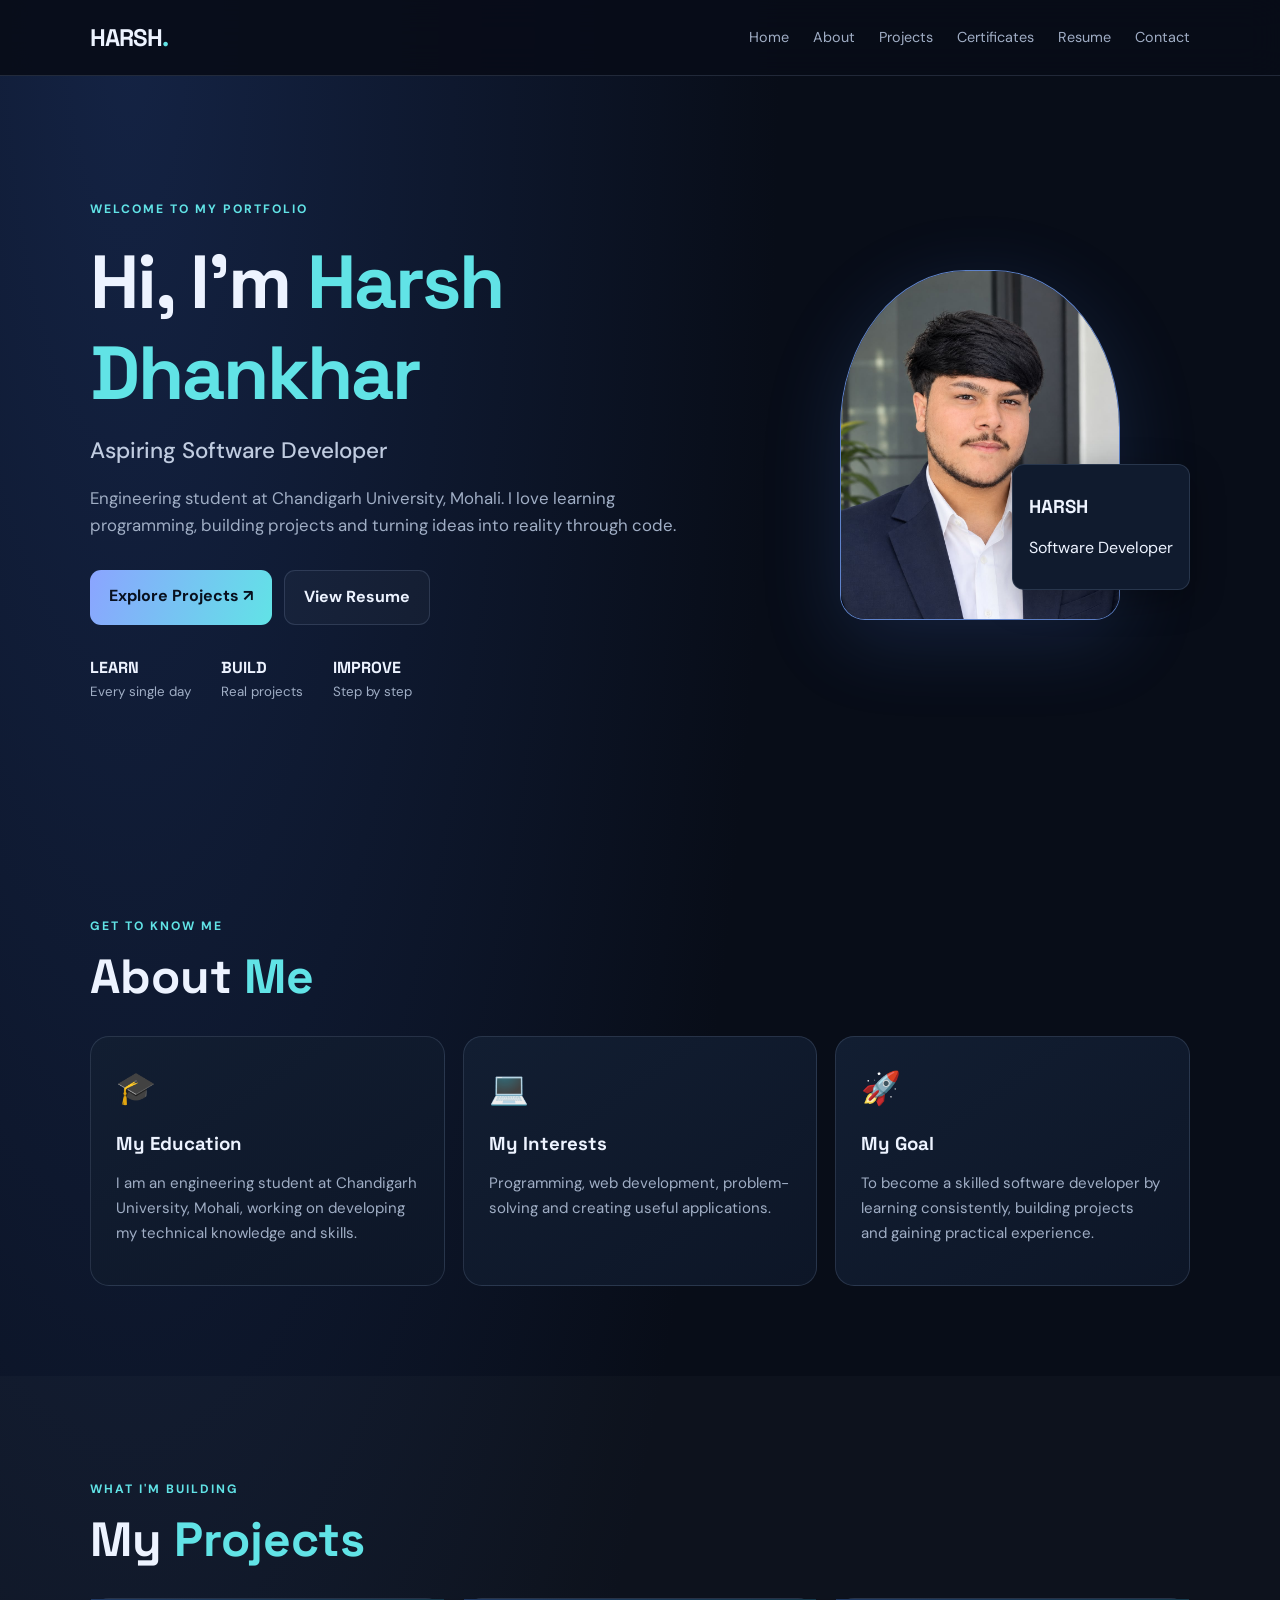
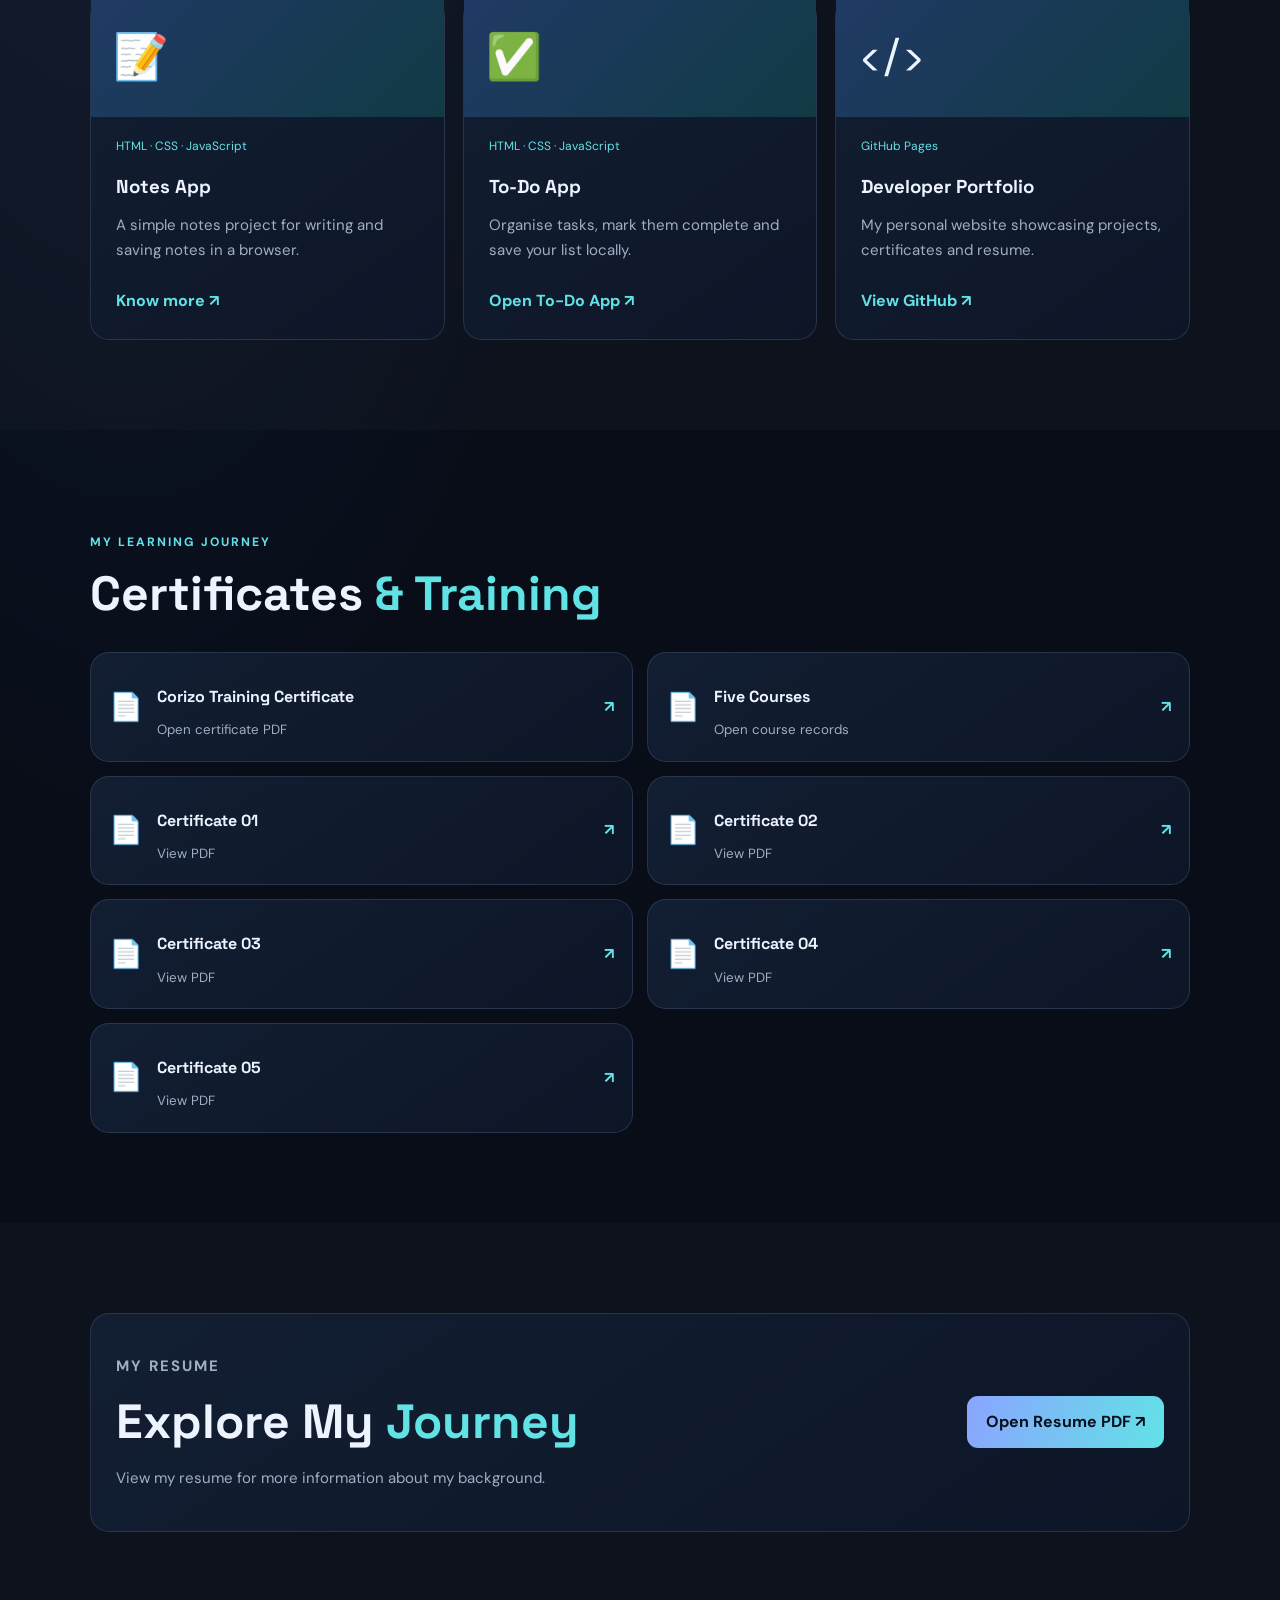
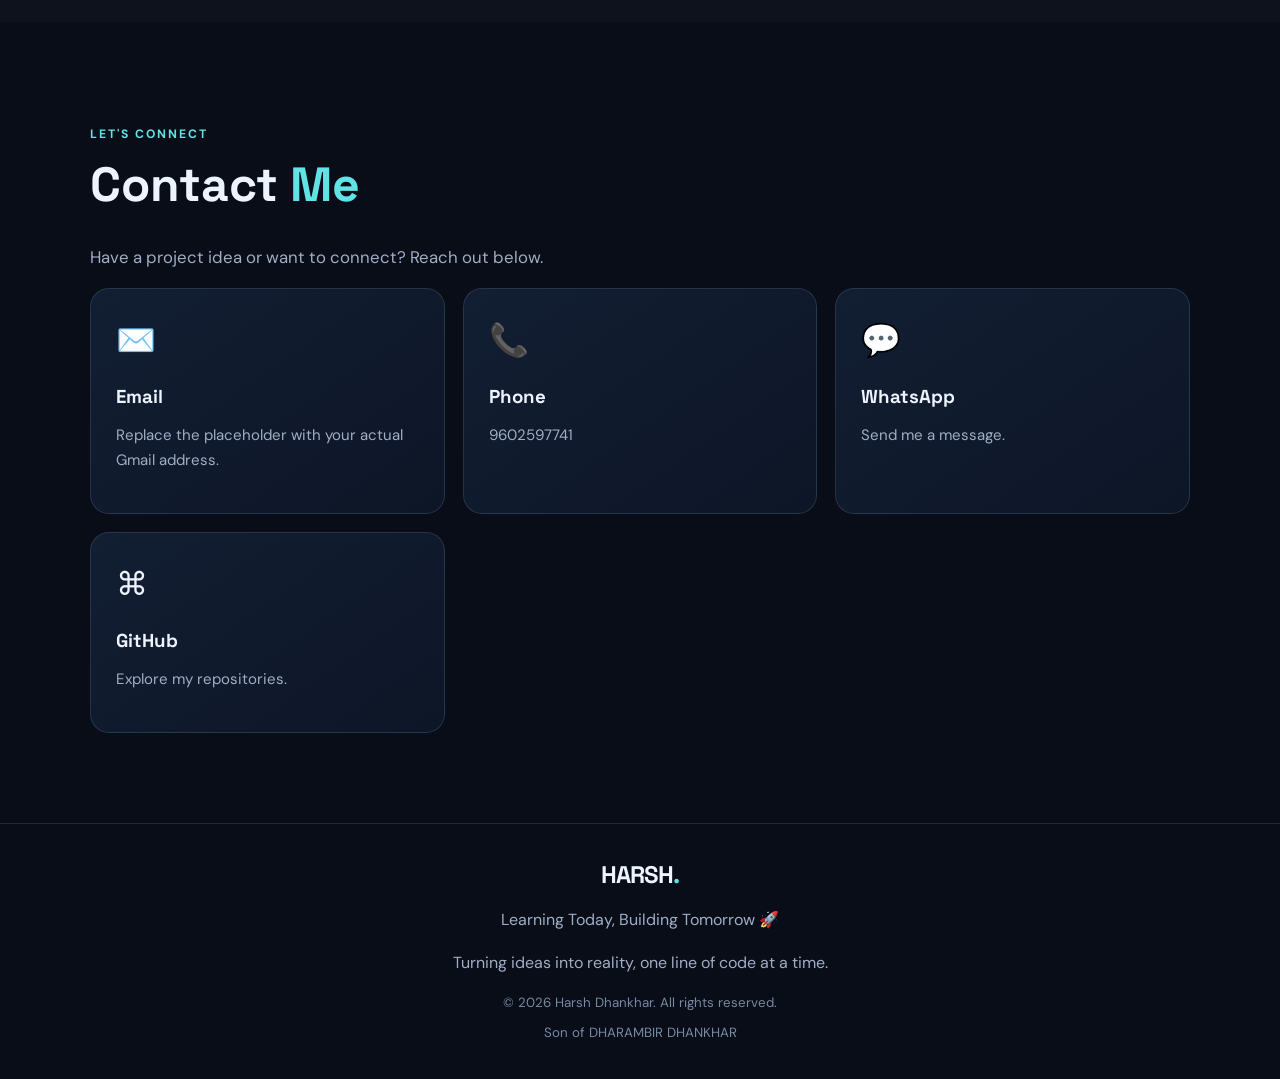
==== commit 11b8d047: "update profile name and software developer title" ====
--- a/index.html
+++ b/index.html
@@ -3,28 +3,20 @@
 <head>
   <meta charset="UTF-8">
   <meta name="viewport" content="width=device-width, initial-scale=1.0">
-
   <meta name="author" content="Harsh Dhankhar">
   <meta name="description" content="Harsh Dhankhar's developer portfolio, projects, certificates and resume.">
   <meta name="robots" content="index, follow">
-
   <!-- Existing Google verification code -->
   <meta name="google-site-verification" content="R30KD2g1QavOhn7-BtW7ZYMr7pl92MbXufvkJG7yLrQ">
-
   <title>Harsh Dhankhar | Software Developer</title>
-
   <link rel="canonical" href="https://harshbuilds-AI-dev.github.io/">
   <link rel="stylesheet" href="style.css">
 </head>
-
 <body>
-
 <header class="header">
   <nav class="nav container">
     <a class="logo" href="#home">HARSH<span>.</span></a>
-
     <button class="menu-btn" id="menuBtn" aria-label="Open menu">☰</button>
-
     <div class="nav-links" id="navLinks">
       <a href="#home">Home</a>
       <a href="#about">About</a>
@@ -35,55 +27,46 @@
     </div>
   </nav>
 </header>
-
 <main>
-
 <section class="hero section" id="home">
   <div class="container hero-grid">
-
     <div>
       <p class="eyebrow">WELCOME TO MY PORTFOLIO</p>
-
       <h1>Hi, I'm <span>Harsh Dhankhar</span></h1>
-
       <h2>Aspiring Software Developer</h2>
-
       <p class="description">
         Engineering student at Chandigarh University, Mohali.
         I love learning programming, building projects and turning
         ideas into reality through code.
       </p>
-
       <div class="buttons">
         <a href="#projects" class="btn primary">Explore Projects ↗</a>
         <a href="./resume.pdf" target="_blank" rel="noopener"
            class="btn secondary">View Resume</a>
       </div>
-
       <div class="stats">
         <div><strong>LEARN</strong><small>Every single day</small></div>
         <div><strong>BUILD</strong><small>Real projects</small></div>
         <div><strong>IMPROVE</strong><small>Step by step</small></div>
       </div>
     </div>
-
     <div class="profile-area">
       <div class="profile">
         <img src="./profile.jpg" alt="Harsh Dhankhar"
              onerror="this.style.display='none';document.getElementById('fallback').style.display='grid';">
         <div id="fallback">H<span>.</span></div>
       </div>
-      <div class="floating-card">💻 Developer in progress</div>
-    </div>
-
-  </div>
-</section>
-
+      <div class="floating-card">
+        <h3>HARSH</h3>
+        <p>Software Developer</p>
+      </div>
+    </div>
+  </div>
+</section>
 <section class="section" id="about">
   <div class="container">
     <p class="eyebrow">GET TO KNOW ME</p>
     <h2>About <span>Me</span></h2>
-
     <div class="grid">
       <article class="card">
         <div class="icon">🎓</div>
@@ -93,7 +76,6 @@
           working on developing my technical knowledge and skills.
         </p>
       </article>
-
       <article class="card">
         <div class="icon">💻</div>
         <h3>My Interests</h3>
@@ -102,7 +84,6 @@
           useful applications.
         </p>
       </article>
-
       <article class="card">
         <div class="icon">🚀</div>
         <h3>My Goal</h3>
@@ -114,14 +95,11 @@
     </div>
   </div>
 </section>
-
 <section class="section alternate" id="projects">
   <div class="container">
     <p class="eyebrow">WHAT I'M BUILDING</p>
     <h2>My <span>Projects</span></h2>
-
     <div class="grid">
-
       <article class="card project">
         <div class="project-icon">📝</div>
         <p class="tag">HTML · CSS · JavaScript</p>
@@ -129,7 +107,6 @@
         <p>A simple notes project for writing and saving notes in a browser.</p>
         <a class="text-link" href="#contact">Know more ↗</a>
       </article>
-
       <article class="card project">
         <div class="project-icon">✅</div>
         <p class="tag">HTML · CSS · JavaScript</p>
@@ -137,7 +114,6 @@
         <p>Organise tasks, mark them complete and save your list locally.</p>
         <a class="text-link" href="./todo.html">Open To-Do App ↗</a>
       </article>
-
       <article class="card project">
         <div class="project-icon">&lt;/&gt;</div>
         <p class="tag">GitHub Pages</p>
@@ -147,18 +123,14 @@
            href="https://github.com/harshbuilds-AI-dev"
            target="_blank" rel="noopener">View GitHub ↗</a>
       </article>
-
-    </div>
-  </div>
-</section>
-
+    </div>
+  </div>
+</section>
 <section class="section" id="certificates">
   <div class="container">
     <p class="eyebrow">MY LEARNING JOURNEY</p>
     <h2>Certificates <span>& Training</span></h2>
-
     <div class="certificate-grid">
-
       <a class="certificate card"
          href="./Harsh_Training_Certificate_Corizo_certificate.pdf"
          target="_blank" rel="noopener">
@@ -166,7 +138,6 @@
         <div><h3>Corizo Training Certificate</h3><small>Open certificate PDF</small></div>
         <b>↗</b>
       </a>
-
       <a class="certificate card"
          href="./5%20courses.pdf"
          target="_blank" rel="noopener">
@@ -174,31 +145,24 @@
         <div><h3>Five Courses</h3><small>Open course records</small></div>
         <b>↗</b>
       </a>
-
       <a class="certificate card" href="./c1.pdf" target="_blank" rel="noopener">
         <span>📄</span><div><h3>Certificate 01</h3><small>View PDF</small></div><b>↗</b>
       </a>
-
       <a class="certificate card" href="./c2.pdf" target="_blank" rel="noopener">
         <span>📄</span><div><h3>Certificate 02</h3><small>View PDF</small></div><b>↗</b>
       </a>
-
       <a class="certificate card" href="./c3.pdf" target="_blank" rel="noopener">
         <span>📄</span><div><h3>Certificate 03</h3><small>View PDF</small></div><b>↗</b>
       </a>
-
       <a class="certificate card" href="./c4.pdf" target="_blank" rel="noopener">
         <span>📄</span><div><h3>Certificate 04</h3><small>View PDF</small></div><b>↗</b>
       </a>
-
       <a class="certificate card" href="./c5.pdf" target="_blank" rel="noopener">
         <span>📄</span><div><h3>Certificate 05</h3><small>View PDF</small></div><b>↗</b>
       </a>
-
-    </div>
-  </div>
-</section>
-
+    </div>
+  </div>
+</section>
 <section class="section alternate" id="resume">
   <div class="container resume-box card">
     <div>
@@ -206,32 +170,26 @@
       <h2>Explore My <span>Journey</span></h2>
       <p>View my resume for more information about my background.</p>
     </div>
-
     <a href="./resume.pdf" class="btn primary"
        target="_blank" rel="noopener">Open Resume PDF ↗</a>
   </div>
 </section>
-
 <section class="section" id="contact">
   <div class="container">
     <p class="eyebrow">LET'S CONNECT</p>
     <h2>Contact <span>Me</span></h2>
     <p class="description">Have a project idea or want to connect? Reach out below.</p>
-
     <div class="grid">
-
       <a class="card contact-card" href="mailto:YOUR_GMAIL@gmail.com">
         <div class="icon">✉️</div>
         <h3>Email</h3>
         <p>Replace the placeholder with your actual Gmail address.</p>
       </a>
-
       <a class="card contact-card" href="tel:9602597741">
         <div class="icon">📞</div>
         <h3>Phone</h3>
         <p>9602597741</p>
       </a>
-
       <a class="card contact-card"
          href="https://wa.me/919602597741"
          target="_blank" rel="noopener">
@@ -239,7 +197,6 @@
         <h3>WhatsApp</h3>
         <p>Send me a message.</p>
       </a>
-
       <a class="card contact-card"
          href="https://github.com/harshbuilds-AI-dev"
          target="_blank" rel="noopener">
@@ -247,13 +204,10 @@
         <h3>GitHub</h3>
         <p>Explore my repositories.</p>
       </a>
-
-    </div>
-  </div>
-</section>
-
+    </div>
+  </div>
+</section>
 </main>
-
 <footer class="footer">
   <a class="logo" href="#home">HARSH<span>.</span></a>
   <p>Learning Today, Building Tomorrow 🚀</p>
@@ -261,19 +215,15 @@
   <small>© 2026 Harsh Dhankhar. All rights reserved.</small>
   <small>Son of DHARAMBIR DHANKHAR</small>
 </footer>
-
 <script>
   const menuBtn = document.getElementById("menuBtn");
   const navLinks = document.getElementById("navLinks");
-
   menuBtn.addEventListener("click", () => {
     navLinks.classList.toggle("open");
   });
-
   navLinks.querySelectorAll("a").forEach(link => {
     link.addEventListener("click", () => navLinks.classList.remove("open"));
   });
 </script>
-
 </body>
 </html>
--- a/style.css
+++ b/style.css
@@ -1,430 +1,344 @@
-@import url('https://fonts.googleapis.com/css2?family=Inter:wght@400;500;600;700;800&display=swap');
+@import url('https://fonts.googleapis.com/css2?family=DM+Sans:wght@400;500;600;700&family=Space+Grotesk:wght@400;500;600;700&display=swap');
 
 :root {
-  --bg: #080d1b;
-  --card: #111a2e;
-  --text: #f3f6ff;
-  --muted: #a8b3c9;
-  --blue: #38bdf8;
-  --purple: #818cf8;
-  --border: rgba(148, 163, 184, 0.18);
-}
-
-* {
+  --bg: #080d18;
+  --panel: #101b2e;
+  --text: #edf3ff;
+  --muted: #a0aec5;
+  --blue: #8ba4ff;
+  --cyan: #61e3e6;
+  --line: rgba(166,190,230,.16);
+}
+
+* { box-sizing: border-box; }
+
+html {
+  scroll-behavior: smooth;
+  scroll-padding-top: 90px;
+}
+
+body {
   margin: 0;
-  padding: 0;
-  box-sizing: border-box;
-  scroll-behavior: smooth;
-}
-
-body {
-  font-family: 'Inter', Arial, sans-serif;
-  background: var(--bg);
+  background:
+    radial-gradient(ellipse at 10% 0%, #142344 0%, transparent 40%),
+    var(--bg);
   color: var(--text);
-  line-height: 1.7;
-}
-
-a {
-  color: inherit;
-  text-decoration: none;
+  font-family: 'DM Sans', sans-serif;
+  line-height: 1.65;
+}
+
+a { color: inherit; text-decoration: none; }
+button { font: inherit; }
+
+.container {
+  width: min(1100px, calc(100% - 36px));
+  margin: auto;
 }
 
 .header {
   position: sticky;
   top: 0;
-  z-index: 100;
-  background: rgba(8, 13, 27, 0.94);
-  backdrop-filter: blur(14px);
-  border-bottom: 1px solid var(--border);
-}
-
-.navbar {
-  max-width: 1150px;
-  margin: auto;
-  padding: 18px 24px;
-  display: flex;
+  z-index: 10;
+  background: rgba(8,13,24,.92);
+  backdrop-filter: blur(16px);
+  border-bottom: 1px solid var(--line);
+}
+
+.nav {
+  min-height: 75px;
+  display: flex;
+  align-items: center;
   justify-content: space-between;
-  align-items: center;
   gap: 20px;
 }
 
 .logo {
-  font-size: 26px;
-  font-weight: 800;
+  font: 700 1.5rem 'Space Grotesk', sans-serif;
   letter-spacing: -1px;
 }
 
-.logo span,
-.hero h1 span,
-.section-heading h2 span,
-.resume-card h2 span {
-  color: var(--blue);
-}
+.logo span { color: var(--cyan); }
 
 .nav-links {
   display: flex;
-  flex-wrap: wrap;
-  gap: 20px;
-}
-
-.nav-links a {
+  gap: 24px;
   color: var(--muted);
-  font-size: 13px;
-  transition: color 0.25s;
+  font-size: .9rem;
 }
 
 .nav-links a:hover,
-.social-links a:hover {
-  color: var(--blue);
-}
+.text-link:hover { color: var(--cyan); }
+
+.menu-btn {
+  display: none;
+  padding: 7px 12px;
+  border: 1px solid var(--line);
+  border-radius: 9px;
+  background: var(--panel);
+  color: var(--text);
+}
+
+.section { padding: 90px 0; }
 
 .hero {
-  max-width: 1150px;
-  min-height: 600px;
-  margin: auto;
-  padding: 100px 24px;
+  min-height: 82vh;
+  display: flex;
+  align-items: center;
+}
+
+.hero-grid {
   display: grid;
-  grid-template-columns: 1.3fr 0.7fr;
-  align-items: center;
-  gap: 70px;
+  grid-template-columns: 1.2fr .8fr;
+  align-items: center;
+  gap: 50px;
 }
 
 .eyebrow {
-  color: var(--blue);
-  font-size: 11px;
-  font-weight: 800;
+  color: var(--cyan);
+  font-size: .76rem;
+  font-weight: 700;
   letter-spacing: 2px;
-  margin-bottom: 14px;
-}
-
-.hero h1 {
-  font-size: clamp(42px, 6vw, 68px);
-  line-height: 1.12;
+}
+
+h1, h2, h3 {
+  font-family: 'Space Grotesk', sans-serif;
+  line-height: 1.2;
+}
+
+h1 {
+  font-size: clamp(2.5rem, 6vw, 4.7rem);
+  margin: 18px 0;
   letter-spacing: -2px;
 }
 
+h1 span, h2 span {
+  color: var(--cyan);
+}
+
+h2 {
+  font-size: clamp(2rem, 4vw, 3rem);
+  margin: 12px 0 30px;
+}
+
+h3 { margin-bottom: 10px; }
+
 .hero h2 {
+  font: 500 1.4rem 'DM Sans', sans-serif;
+  color: #c0cce0;
+  margin-bottom: 20px;
+}
+
+.description {
   color: var(--muted);
-  font-size: clamp(19px, 3vw, 27px);
-  margin-top: 14px;
-}
-
-.hero-description {
-  max-width: 570px;
-  color: var(--muted);
-  margin: 22px 0;
-}
-
-.hero-buttons,
-.contact-card {
+  max-width: 600px;
+  font-size: 1.05rem;
+}
+
+.buttons {
   display: flex;
   flex-wrap: wrap;
   gap: 12px;
+  margin: 30px 0;
 }
 
 .btn {
-  display: inline-flex;
-  align-items: center;
-  justify-content: center;
-  padding: 12px 19px;
-  border-radius: 9px;
-  font-size: 13px;
+  display: inline-block;
+  padding: 13px 19px;
+  border-radius: 11px;
   font-weight: 700;
-  border: 1px solid var(--border);
-  transition: transform 0.25s, background 0.25s;
-}
-
-.btn:hover {
-  transform: translateY(-3px);
-}
-
-.btn-primary {
-  background: var(--blue);
-  color: #07111f;
-  border-color: var(--blue);
-}
-
-.btn-secondary {
-  background: rgba(255, 255, 255, 0.03);
-  color: var(--text);
-}
-
-.btn-secondary:hover {
-  border-color: var(--blue);
-}
-
-.social-links {
-  margin-top: 24px;
-}
-
-.social-links a {
+  transition: .2s;
+}
+
+.btn:hover { transform: translateY(-3px); }
+
+.primary {
+  background: linear-gradient(110deg, var(--blue), var(--cyan));
+  color: #08101e;
+}
+
+.secondary {
+  border: 1px solid var(--line);
+  background: rgba(255,255,255,.03);
+}
+
+.stats {
+  display: flex;
+  flex-wrap: wrap;
+  gap: 30px;
+}
+
+.stats div { display: flex; flex-direction: column; }
+.stats strong { font-family: 'Space Grotesk'; }
+.stats small { color: var(--muted); }
+
+.profile-area {
+  min-height: 360px;
+  display: grid;
+  place-items: center;
+  position: relative;
+}
+
+.profile {
+  width: min(280px, 75vw);
+  aspect-ratio: 4 / 5;
+  overflow: hidden;
+  border-radius: 45% 45% 25px 25px;
+  border: 1px solid #5f83cb;
+  background: linear-gradient(145deg, #23375e, #101b2e);
+  box-shadow: 0 20px 80px rgba(80,130,230,.18);
+}
+
+.profile img {
+  width: 100%;
+  height: 100%;
+  object-fit: cover;
+}
+
+#fallback {
+  display: none;
+  width: 100%;
+  height: 100%;
+  place-items: center;
+  font: 700 7rem 'Space Grotesk';
+}
+
+#fallback span { color: var(--cyan); }
+
+.floating-card {
+  position: absolute;
+  right: 0;
+  bottom: 35px;
+  padding: 12px 16px;
+  border: 1px solid var(--line);
+  border-radius: 12px;
+  background: var(--panel);
+  box-shadow: 0 10px 35px #0005;
+}
+
+.alternate { background: rgba(255,255,255,.018); }
+
+.grid {
+  display: grid;
+  grid-template-columns: repeat(3, minmax(0,1fr));
+  gap: 18px;
+}
+
+.card {
+  padding: 25px;
+  border: 1px solid var(--line);
+  border-radius: 19px;
+  background: linear-gradient(145deg, #121e32, #0d1627);
+  transition: transform .2s, border-color .2s;
+}
+
+.card:hover {
+  transform: translateY(-4px);
+  border-color: #648cce;
+}
+
+.card p {
   color: var(--muted);
-  font-size: 13px;
-}
-
-.profile-card {
-  position: relative;
-  max-width: 340px;
-  width: 100%;
-  justify-self: center;
-  overflow: hidden;
-  border-radius: 24px;
-  border: 1px solid var(--border);
-  background: var(--card);
-  box-shadow: 0 25px 70px rgba(0, 0, 0, 0.35);
-}
-
-.profile-image {
-  display: block;
-  width: 100%;
-  aspect-ratio: 4 / 5;
-  object-fit: cover;
-  object-position: center;
-}
-
-.profile-overlay {
-  position: absolute;
-  bottom: 0;
-  left: 0;
-  right: 0;
-  padding: 28px 20px 20px;
-  background: linear-gradient(transparent, rgba(5, 10, 22, 0.96));
-  display: flex;
-  flex-direction: column;
-}
-
-.profile-overlay strong {
-  font-size: 22px;
-}
-
-.profile-overlay small {
-  color: var(--blue);
-}
-
-.section {
-  max-width: 1150px;
-  margin: auto;
-  padding: 75px 24px;
-  scroll-margin-top: 80px;
-}
-
-.section-heading {
+  font-size: .94rem;
+}
+
+.icon, .project-icon {
+  font-size: 2rem;
+  margin-bottom: 18px;
+}
+
+.project-icon {
+  padding: 22px;
+  margin: -25px -25px 20px;
+  background: linear-gradient(135deg, #203a65, #123a45);
+  font-size: 2.8rem;
+}
+
+.tag {
+  color: var(--cyan) !important;
+  font-size: .75rem !important;
+}
+
+.text-link {
+  display: inline-block;
+  margin-top: 10px;
+  color: var(--cyan);
+  font-weight: 700;
+}
+
+.certificate-grid {
+  display: grid;
+  grid-template-columns: repeat(2, minmax(0,1fr));
+  gap: 14px;
+}
+
+.certificate {
+  display: flex;
+  align-items: center;
+  gap: 14px;
+  padding: 18px;
+}
+
+.certificate > span { font-size: 1.7rem; }
+
+.certificate div { flex: 1; min-width: 0; }
+
+.certificate h3 { font-size: 1rem; }
+
+.certificate small { color: var(--muted); }
+
+.certificate b { color: var(--cyan); }
+
+.resume-box {
+  display: flex;
+  align-items: center;
+  justify-content: space-between;
+  gap: 25px;
+}
+
+.resume-box h2 { margin-bottom: 10px; }
+.resume-box p { color: var(--muted); }
+
+.contact-card { display: block; }
+
+.footer {
+  padding: 35px 18px;
+  border-top: 1px solid var(--line);
   text-align: center;
-  margin-bottom: 35px;
-}
-
-.section-heading h2,
-.resume-card h2 {
-  font-size: clamp(30px, 4vw, 42px);
-  letter-spacing: -1px;
-}
-
-.section-description {
-  color: var(--muted);
-  font-size: 14px;
-  margin-top: 10px;
-}
-
-.about-card,
-.project-card,
-.certificate-card,
-.resume-card,
-.contact-card {
-  background: var(--card);
-  border: 1px solid var(--border);
-  border-radius: 18px;
-  padding: 28px;
-}
-
-.about-card {
-  max-width: 850px;
-  margin: auto;
-  color: var(--muted);
-}
-
-.about-card p + p {
-  margin-top: 14px;
-}
-
-.skills {
-  display: flex;
-  flex-wrap: wrap;
-  gap: 10px;
-  margin-top: 24px;
-}
-
-.skills span {
-  border: 1px solid rgba(56, 189, 248, 0.3);
-  background: rgba(56, 189, 248, 0.08);
-  color: var(--blue);
-  border-radius: 30px;
-  padding: 7px 13px;
-  font-size: 12px;
-}
-
-.card-grid {
-  display: grid;
-  grid-template-columns: repeat(2, minmax(0, 1fr));
-  gap: 20px;
-}
-
-.project-card,
-.certificate-card {
-  transition: transform 0.25s, border-color 0.25s;
-}
-
-.project-card:hover,
-.certificate-card:hover {
-  transform: translateY(-5px);
-  border-color: rgba(56, 189, 248, 0.5);
-}
-
-.card-icon {
-  font-size: 28px;
-  margin-bottom: 15px;
-}
-
-.project-card h3,
-.certificate-card h3 {
-  font-size: 19px;
-  margin-bottom: 8px;
-}
-
-.project-card p,
-.certificate-card p,
-.resume-card p {
-  color: var(--muted);
-  font-size: 13px;
-  margin-bottom: 17px;
-}
-
-.project-card a,
-.certificate-card a {
-  color: var(--blue);
-  font-size: 13px;
-  font-weight: 700;
-}
-
-.project-status {
-  color: var(--muted);
-  font-size: 12px;
-}
-
-.resume-card {
-  display: flex;
-  justify-content: space-between;
-  align-items: center;
-  gap: 25px;
-}
-
-.resume-card p {
-  margin-top: 10px;
-  margin-bottom: 0;
-}
-
-.contact-card {
-  justify-content: center;
-  max-width: 800px;
-  margin: auto;
-}
-
-.footer {
-  border-top: 1px solid var(--border);
-  text-align: center;
-  padding: 38px 20px;
-  background: #060a14;
-}
-
-.footer > p {
-  color: var(--muted);
-  font-size: 12px;
-  margin-top: 8px;
-}
-
-.footer .footer-tagline {
-  color: var(--blue);
-  font-weight: 800;
-  font-size: 15px;
-  margin-top: 14px;
-}
-
-.footer .footer-subtitle {
-  color: var(--muted);
-  font-size: 12px;
-  margin-top: 5px;
-}
-
-.footer .copyright {
-  margin-top: 18px;
-}
-
-.footer .family-line {
-  color: var(--text);
-  font-size: 13px;
-  font-weight: 800;
-  letter-spacing: 1px;
-  margin-top: 12px;
-}
+}
+
+.footer p { color: var(--muted); }
+.footer small { display: block; color: #7888a2; margin-top: 8px; }
 
 @media (max-width: 760px) {
-  .navbar {
+  .nav { min-height: 66px; }
+  .menu-btn { display: block; }
+
+  .nav-links {
+    display: none;
+    position: absolute;
+    top: 66px;
+    left: 0;
+    right: 0;
+    padding: 15px 22px;
+    background: #0b1322;
+    border-bottom: 1px solid var(--line);
     flex-direction: column;
-    padding: 14px 16px;
+    gap: 15px;
   }
 
-  .nav-links {
-    justify-content: center;
-    gap: 10px 15px;
-  }
-
-  .nav-links a {
-    font-size: 11px;
-  }
-
-  .hero {
-    min-height: auto;
-    padding: 65px 20px;
-    grid-template-columns: 1fr;
-    gap: 38px;
-    text-align: center;
-  }
-
-  .hero-buttons,
-  .social-links {
-    justify-content: center;
-  }
-
-  .profile-card {
-    max-width: 280px;
-  }
-
-  .section {
-    padding: 55px 18px;
-  }
-
-  .card-grid {
-    grid-template-columns: 1fr;
-  }
-
-  .resume-card {
-    flex-direction: column;
-    align-items: flex-start;
-  }
-
-  .contact-card {
-    padding: 22px;
-  }
-
-  .contact-card .btn {
-    flex: 1 1 130px;
-  }
+  .nav-links.open { display: flex; }
+
+  .hero-grid { grid-template-columns: 1fr; gap: 15px; }
+  .profile-area { min-height: 330px; }
+  .grid { grid-template-columns: 1fr; }
+  .certificate-grid { grid-template-columns: 1fr; }
+  .resume-box { align-items: flex-start; flex-direction: column; }
+  .resume-box .btn { width: 100%; text-align: center; }
+  .section { padding: 65px 0; }
+  .hero { min-height: auto; }
 }
 
 @media (prefers-reduced-motion: reduce) {
-  *,
-  *::before,
-  *::after {
-    scroll-behavior: auto !important;
-    transition: none !important;
-  }
-}
+  html { scroll-behavior: auto; }
+  *, *::before, *::after { transition: none !important; }
+}
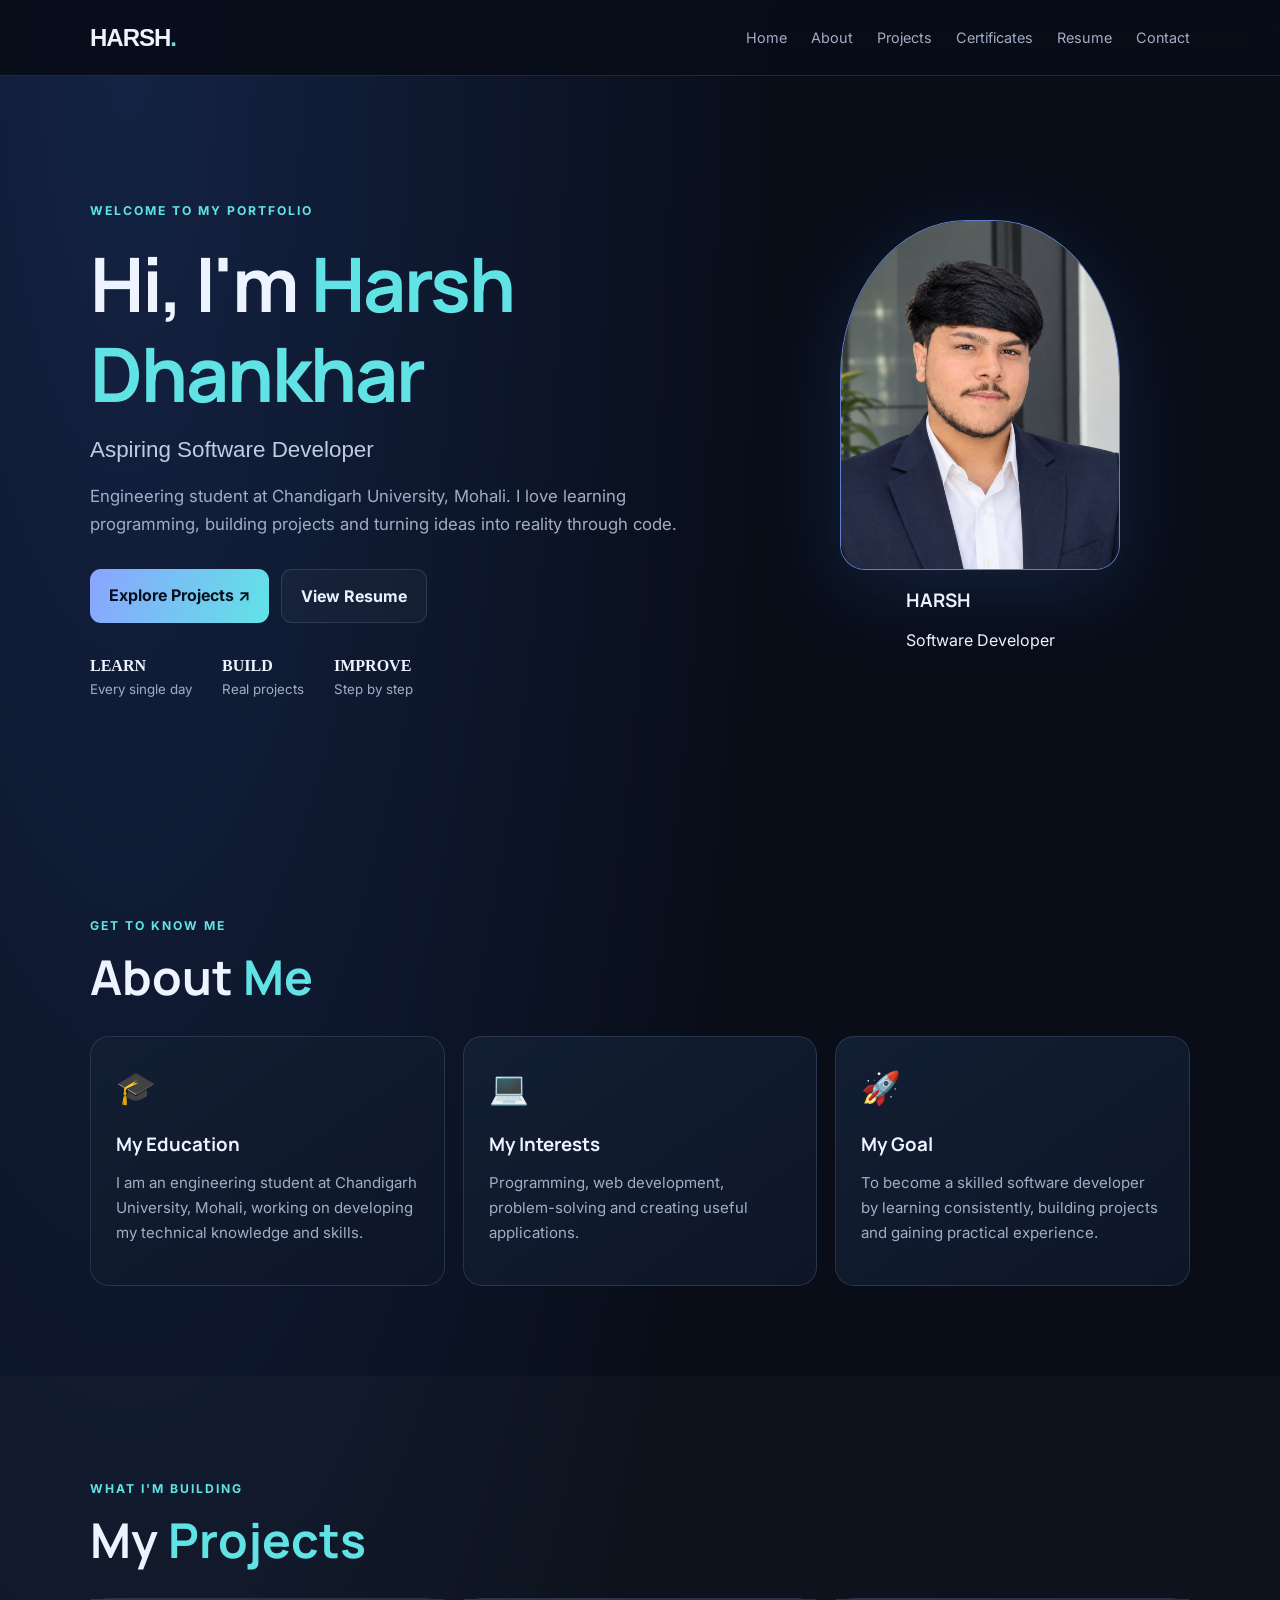
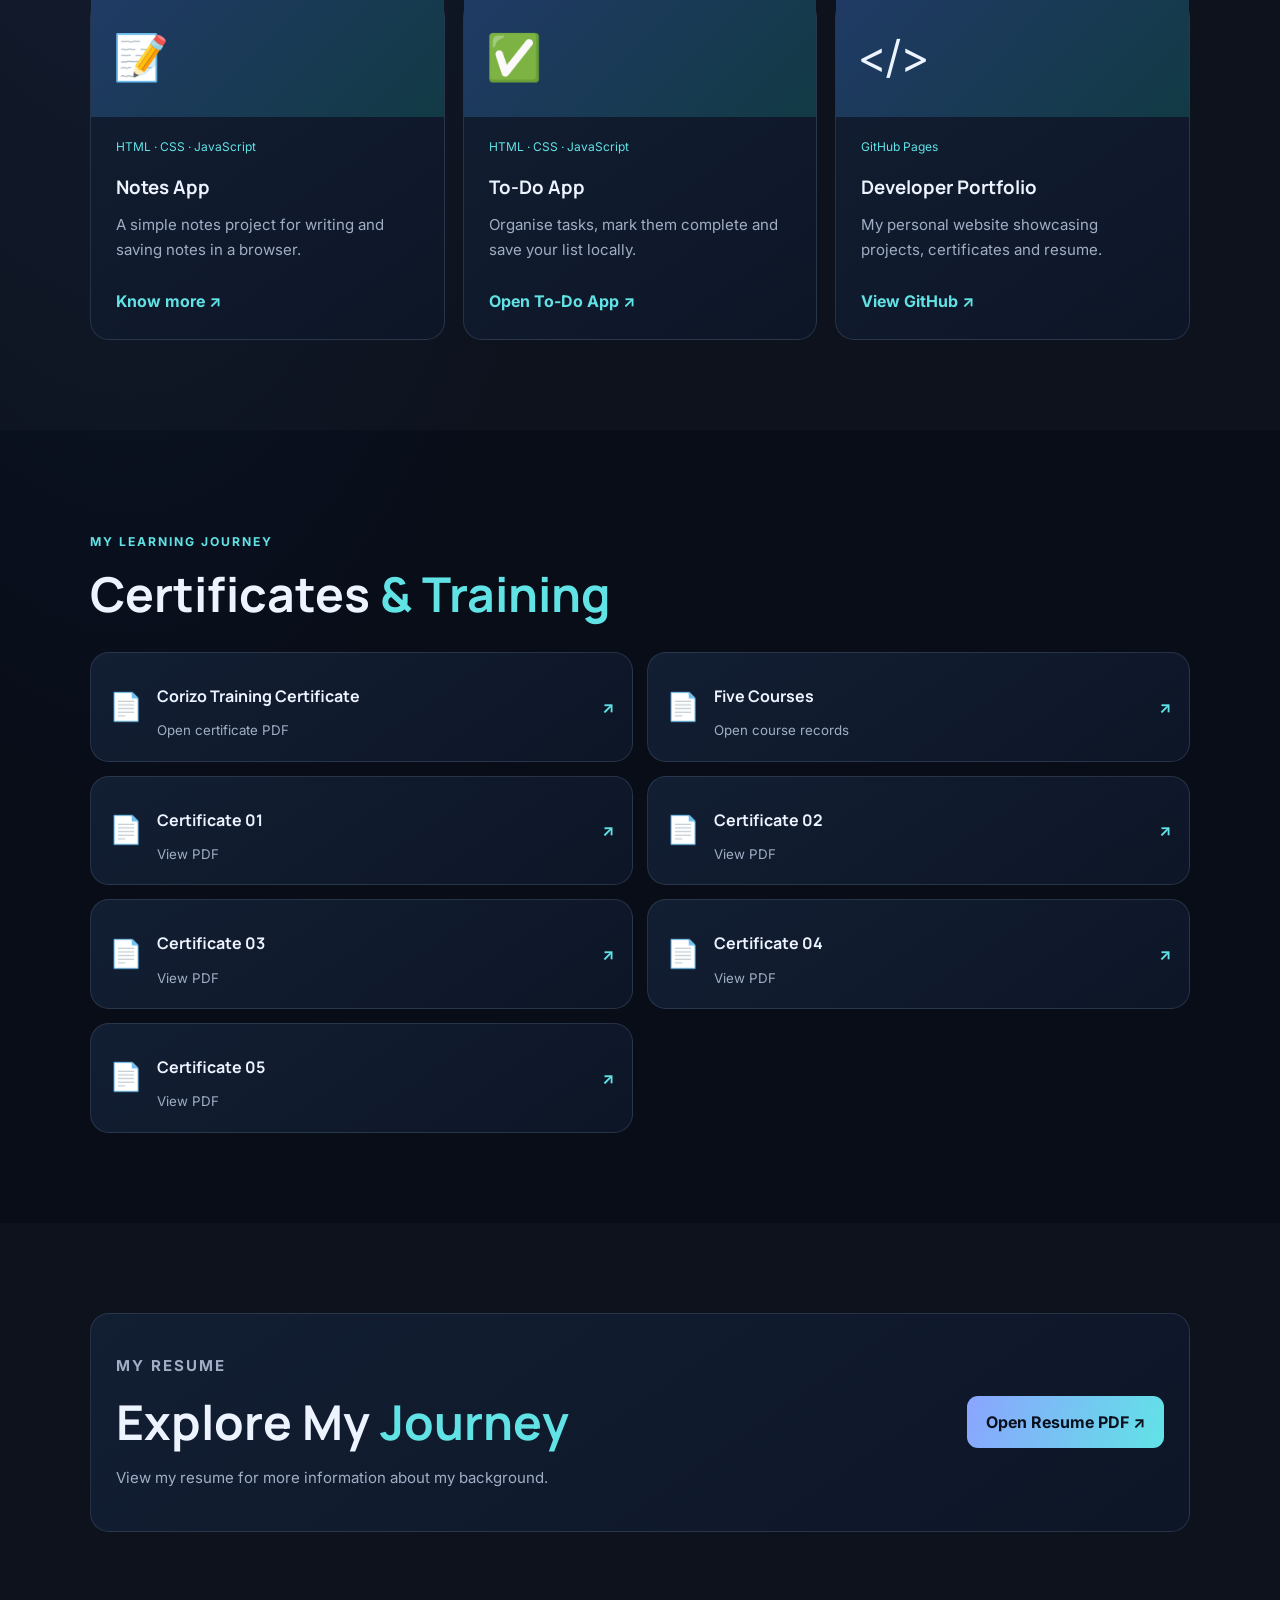
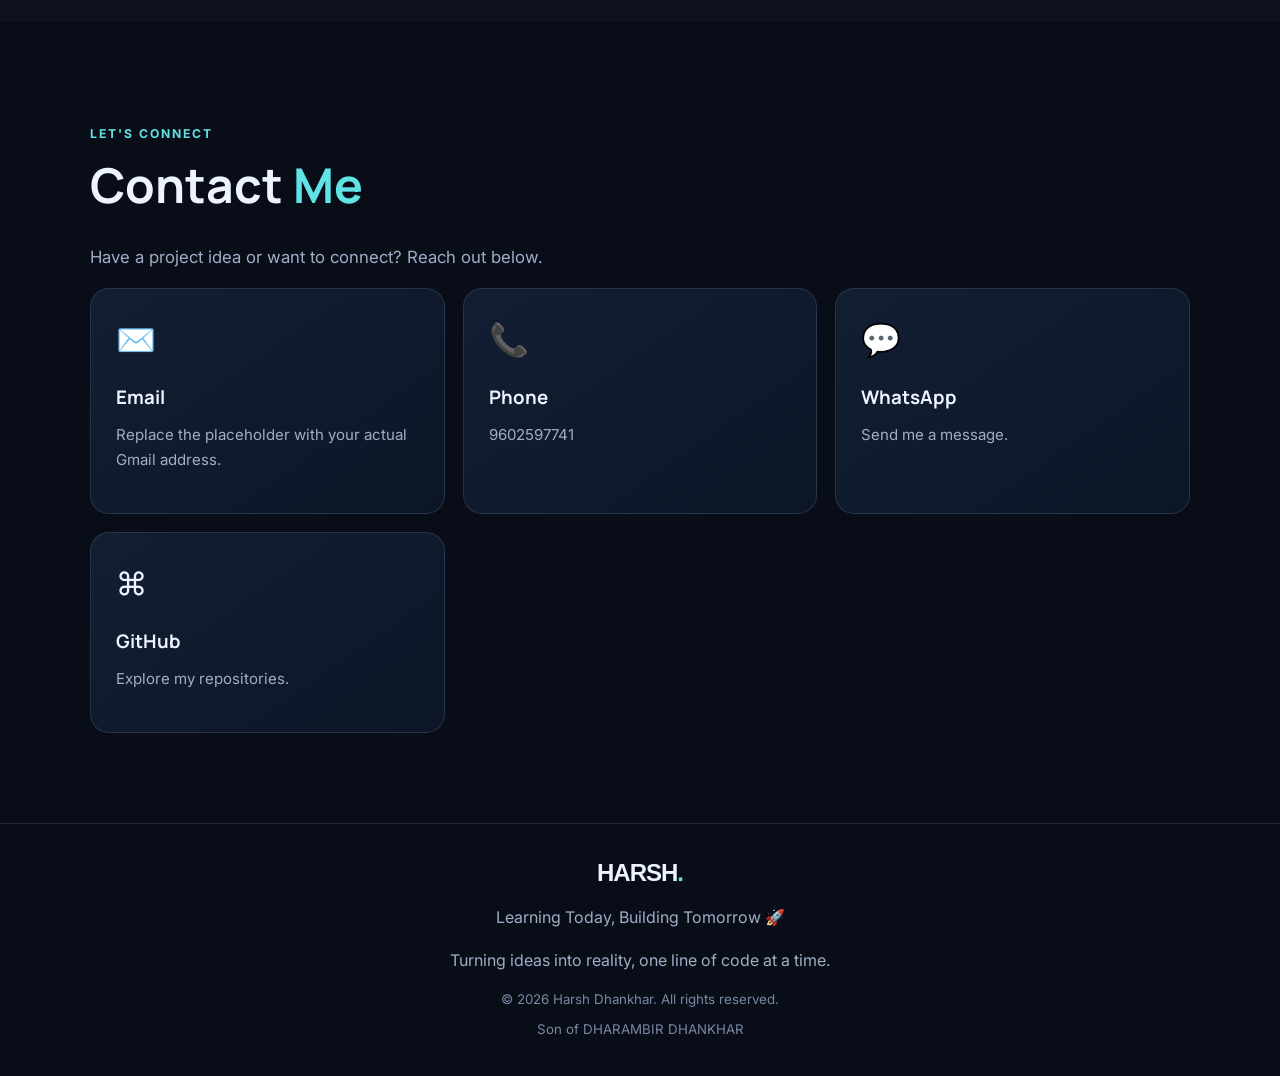
==== commit 43ea6cd9: "move profile photo below name" ====
--- a/index.html
+++ b/index.html
@@ -56,7 +56,7 @@
              onerror="this.style.display='none';document.getElementById('fallback').style.display='grid';">
         <div id="fallback">H<span>.</span></div>
       </div>
-      <div class="floating-card">
+      <div class="profile-caption">
         <h3>HARSH</h3>
         <p>Software Developer</p>
       </div>
--- a/style.css
+++ b/style.css
@@ -1,4 +1,4 @@
-@import url('https://fonts.googleapis.com/css2?family=DM+Sans:wght@400;500;600;700&family=Space+Grotesk:wght@400;500;600;700&display=swap');
+@import url('https://fonts.googleapis.com/css2?family=Inter:wght@400;500;600;700&family=Manrope:wght@400;500;600;700;800&display=swap');
 
 :root {
   --bg: #080d18;
@@ -23,7 +23,7 @@
     radial-gradient(ellipse at 10% 0%, #142344 0%, transparent 40%),
     var(--bg);
   color: var(--text);
-  font-family: 'DM Sans', sans-serif;
+  font-family: 'Inter', sans-serif;
   line-height: 1.65;
 }
 
@@ -101,7 +101,7 @@
 }
 
 h1, h2, h3 {
-  font-family: 'Space Grotesk', sans-serif;
+  font-family: 'Manrope', sans-serif;
   line-height: 1.2;
 }
 
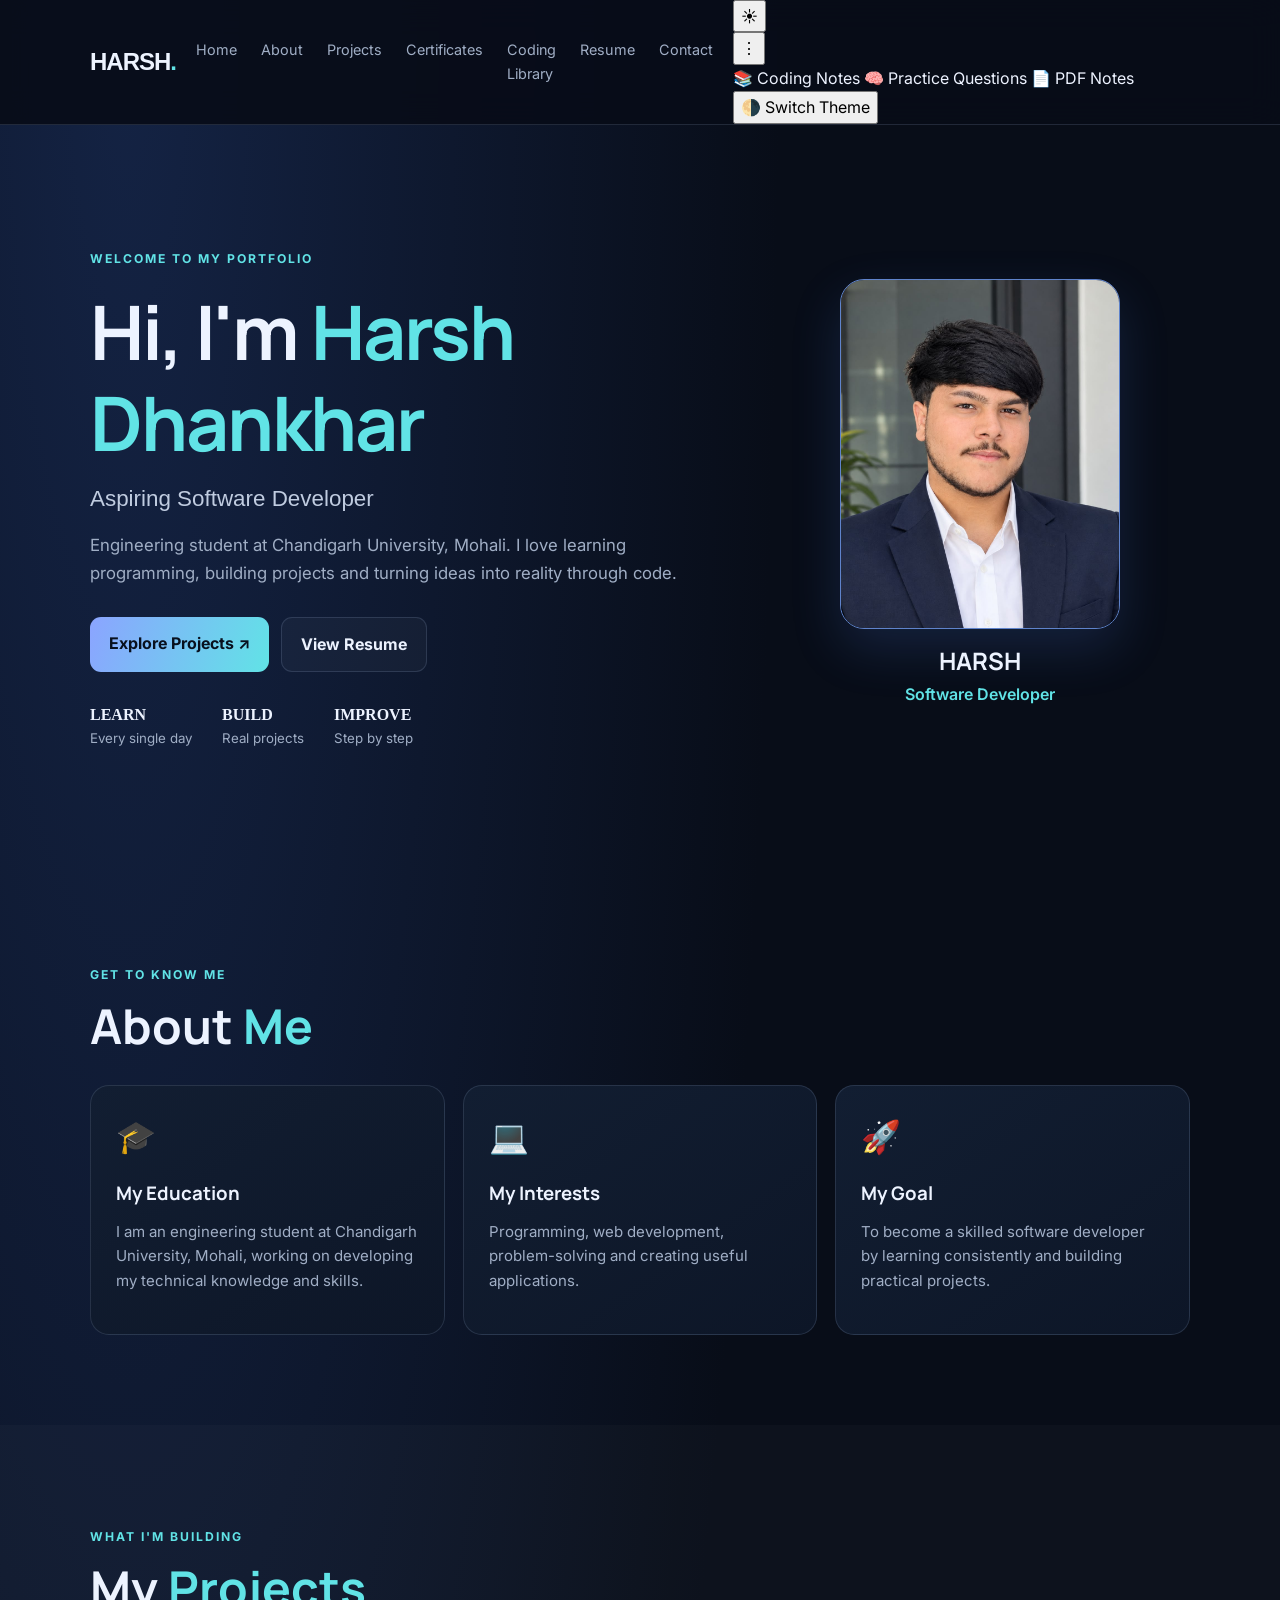
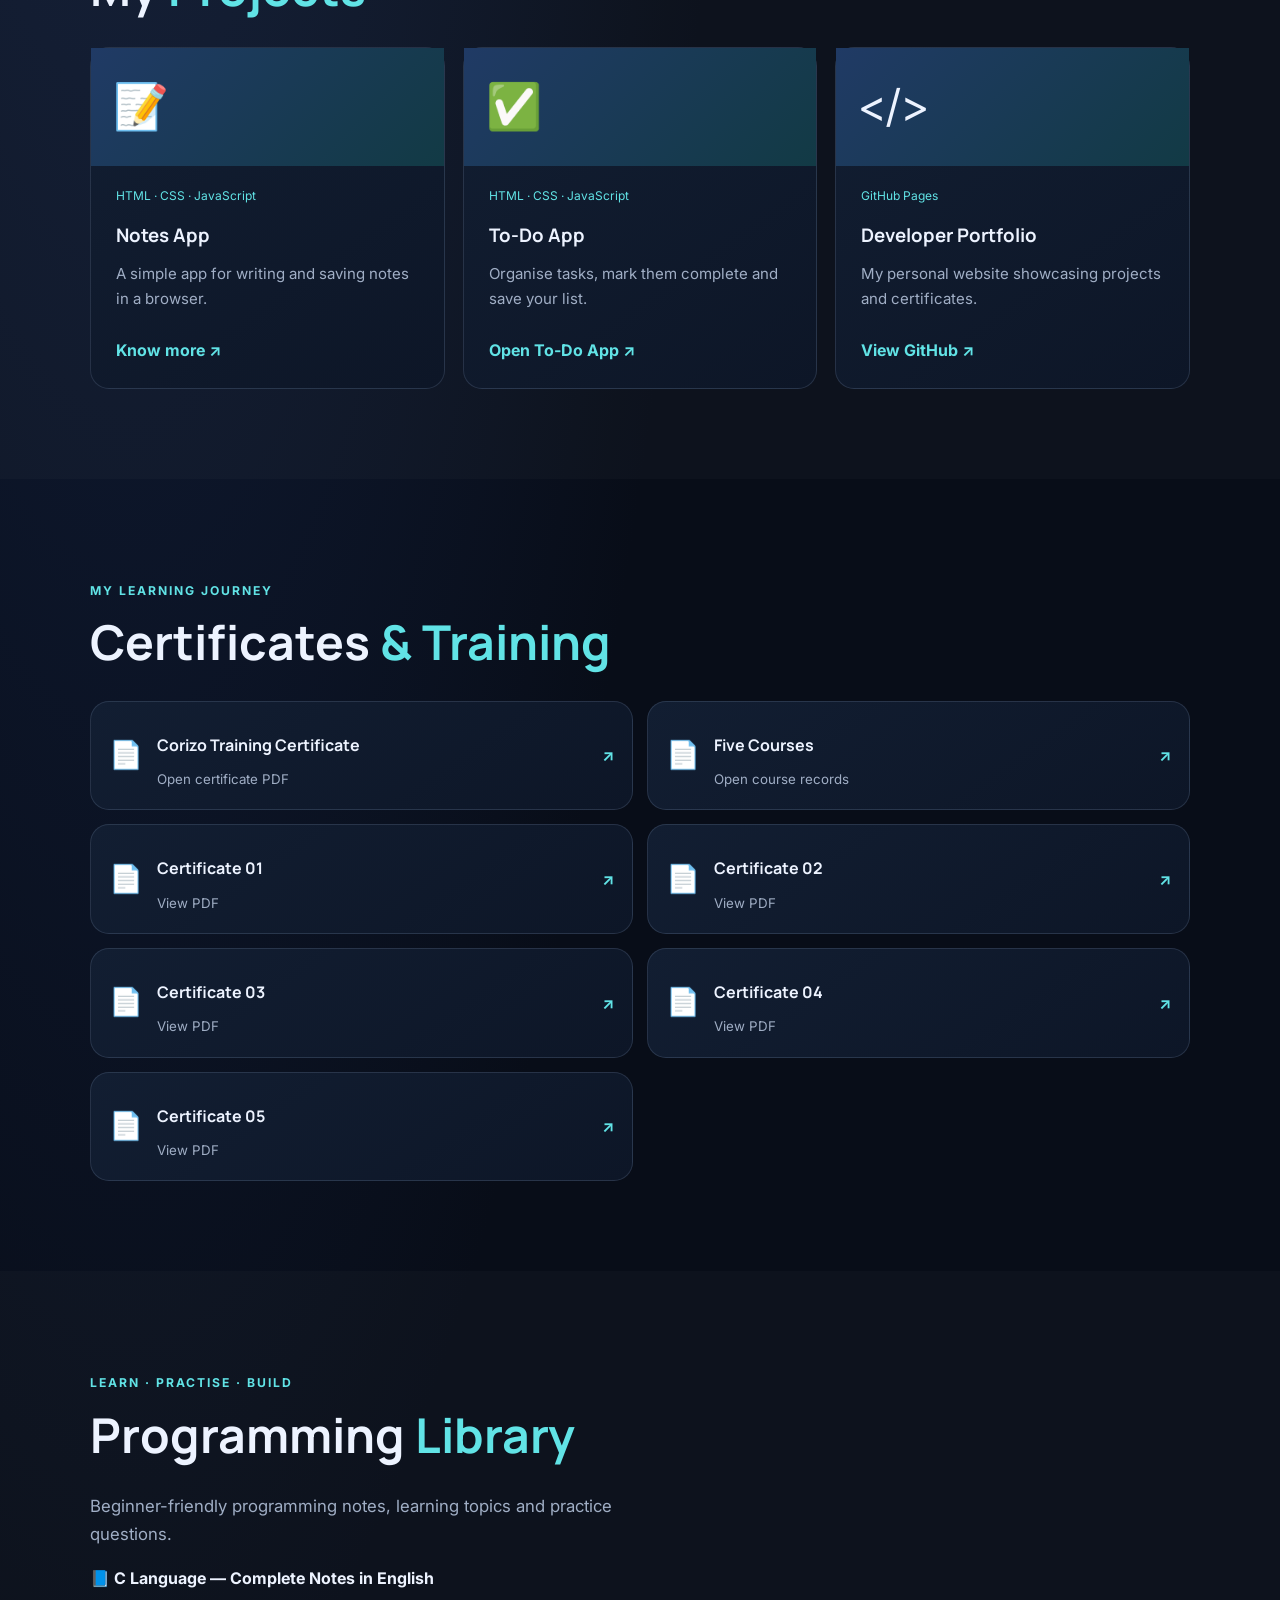
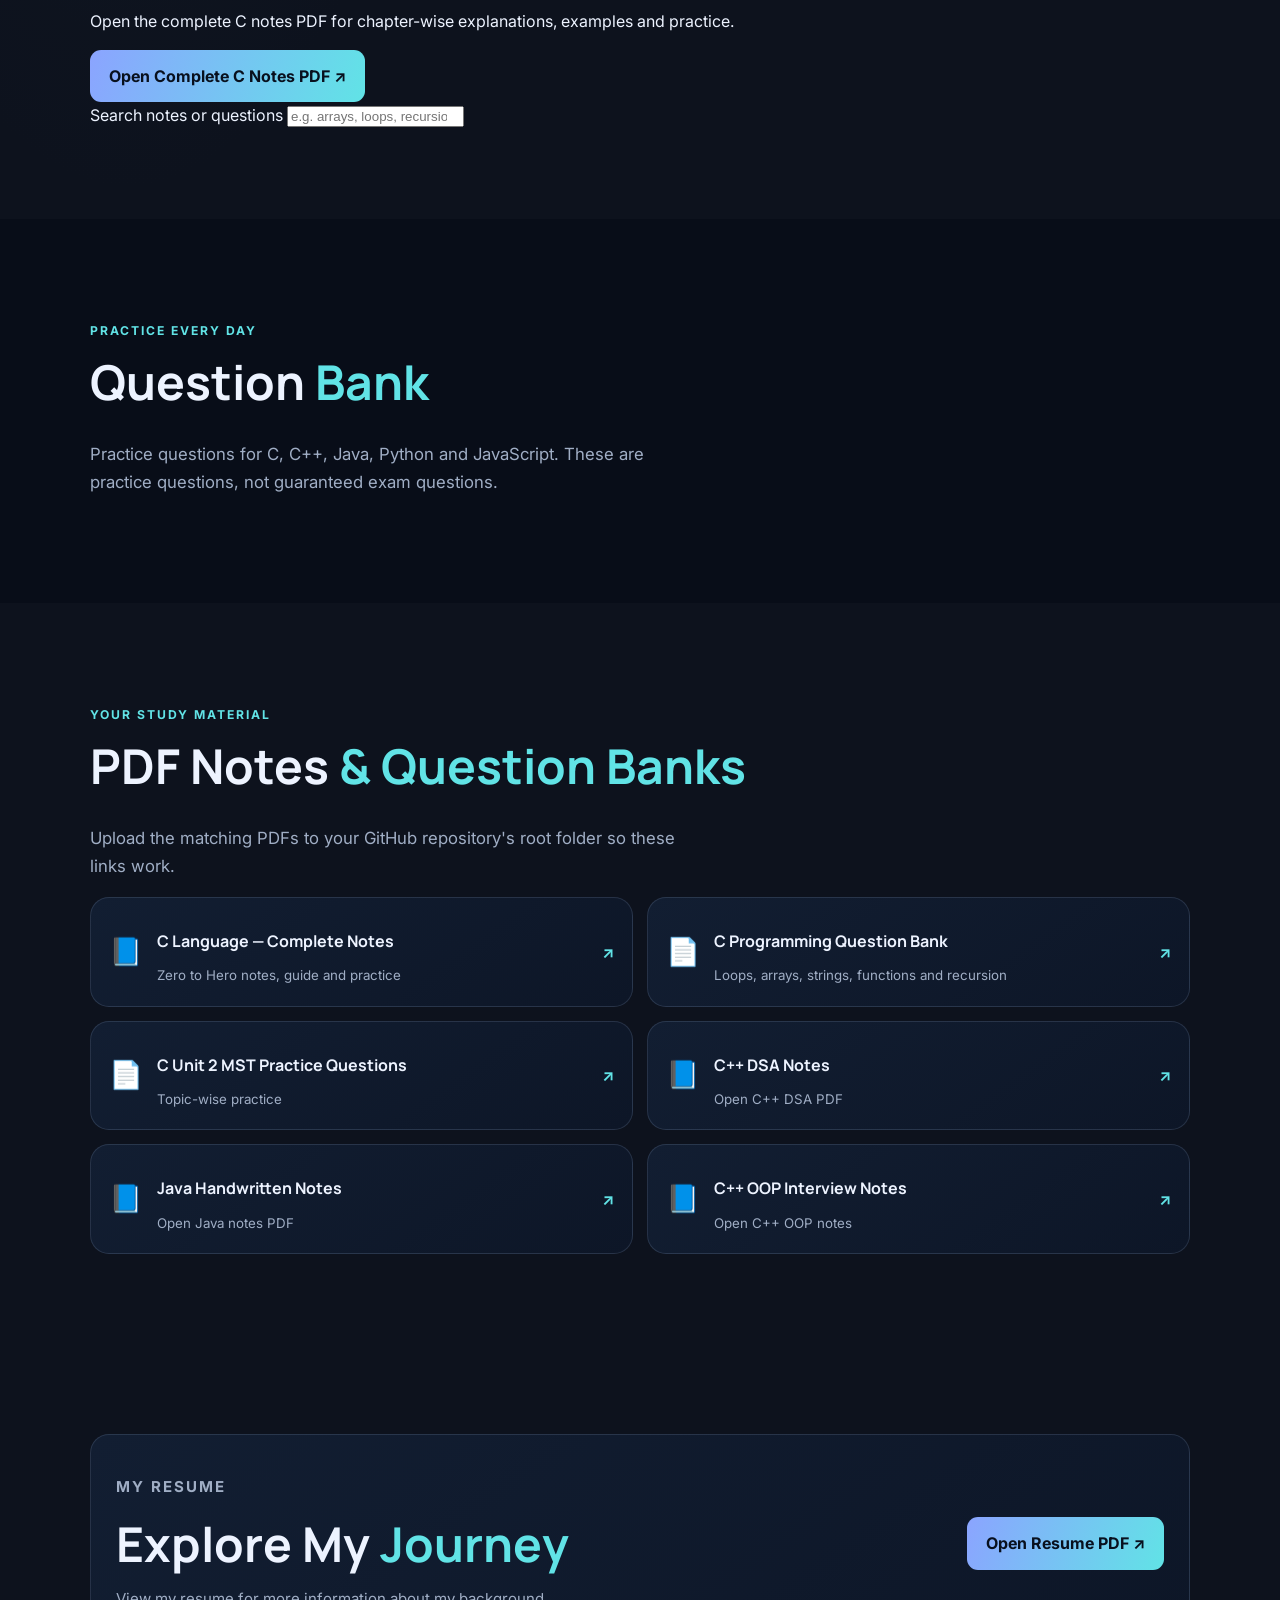
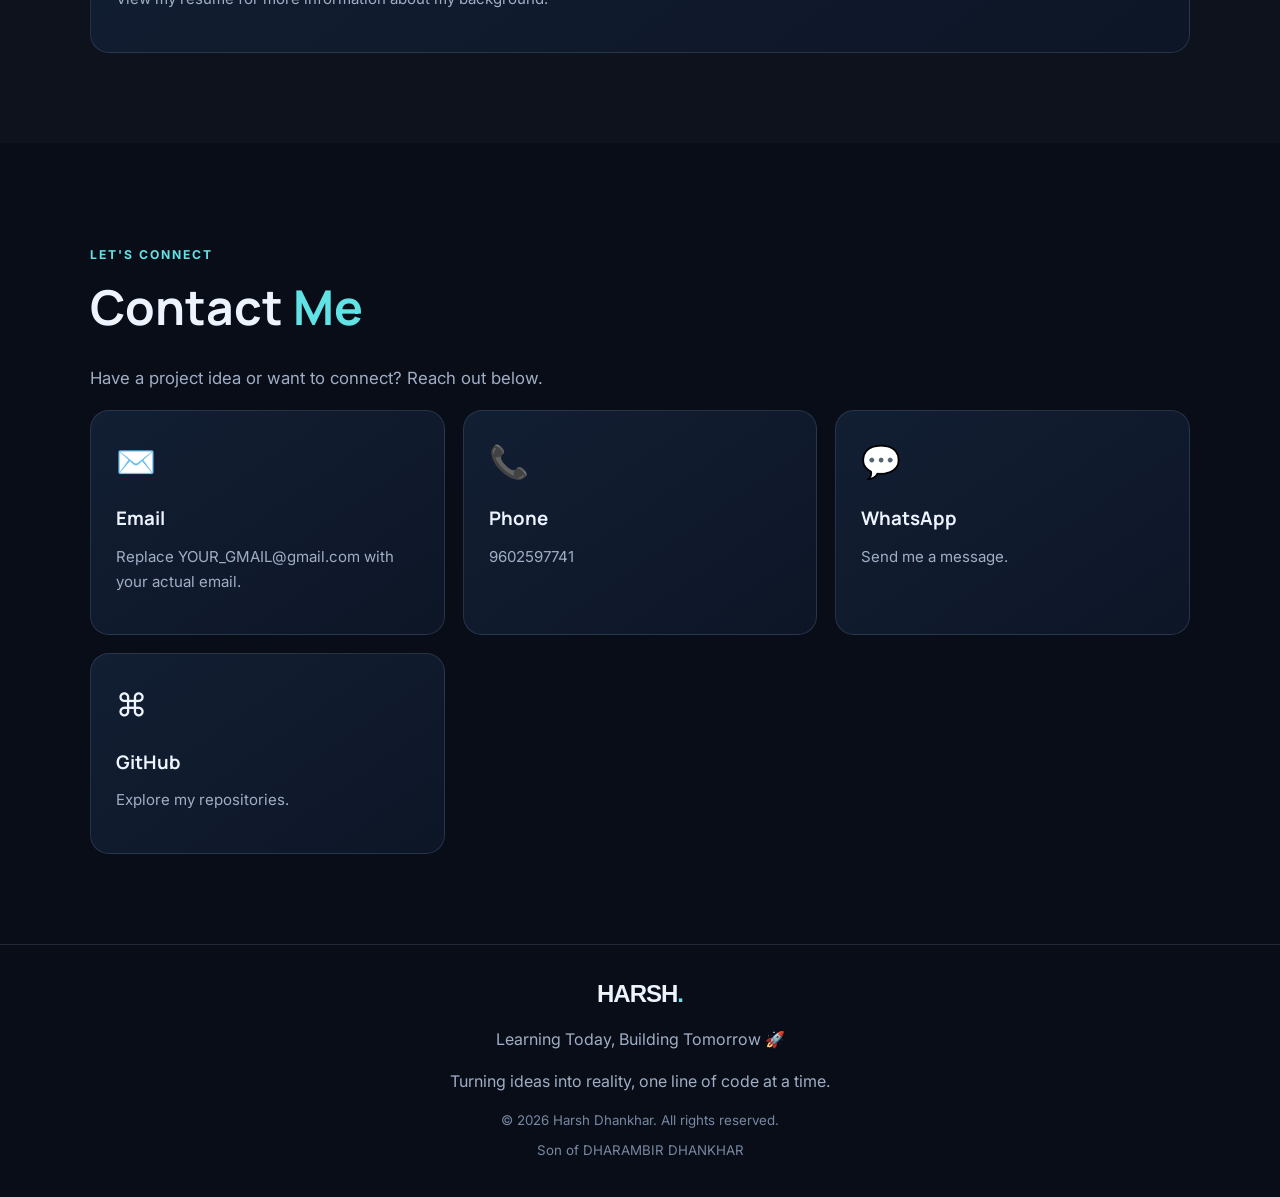
==== commit 6e8811d1: "Add coding library , programming questions and theme toggle" ====
--- a/index.html
+++ b/index.html
@@ -4,210 +4,473 @@
   <meta charset="UTF-8">
   <meta name="viewport" content="width=device-width, initial-scale=1.0">
   <meta name="author" content="Harsh Dhankhar">
-  <meta name="description" content="Harsh Dhankhar's developer portfolio, projects, certificates and resume.">
+  <meta name="description" content="Harsh Dhankhar's developer portfolio, projects, certificates, resume and programming notes.">
   <meta name="robots" content="index, follow">
-  <!-- Existing Google verification code -->
+
+  <!-- Google Search Console verification -->
   <meta name="google-site-verification" content="R30KD2g1QavOhn7-BtW7ZYMr7pl92MbXufvkJG7yLrQ">
+
   <title>Harsh Dhankhar | Software Developer</title>
   <link rel="canonical" href="https://harshbuilds-AI-dev.github.io/">
   <link rel="stylesheet" href="style.css">
 </head>
+
 <body>
+
 <header class="header">
   <nav class="nav container">
+
     <a class="logo" href="#home">HARSH<span>.</span></a>
-    <button class="menu-btn" id="menuBtn" aria-label="Open menu">☰</button>
+
+    <button class="menu-btn" id="menuBtn" aria-label="Open menu">
+      ☰
+    </button>
+
     <div class="nav-links" id="navLinks">
       <a href="#home">Home</a>
       <a href="#about">About</a>
       <a href="#projects">Projects</a>
       <a href="#certificates">Certificates</a>
+      <a href="#coding-library">Coding Library</a>
       <a href="#resume">Resume</a>
       <a href="#contact">Contact</a>
     </div>
+
+    <div class="nav-tools">
+      <button class="theme-btn" id="themeBtn" type="button">☀️</button>
+
+      <div class="more-wrap">
+        <button class="more-btn" id="moreBtn" type="button">⋮</button>
+
+        <div class="more-menu" id="moreMenu">
+          <a href="#coding-library">📚 Coding Notes</a>
+          <a href="#language-questions">🧠 Practice Questions</a>
+          <a href="#pdf-notes">📄 PDF Notes</a>
+          <button id="menuThemeBtn" type="button">🌗 Switch Theme</button>
+        </div>
+      </div>
+    </div>
+
   </nav>
 </header>
+
 <main>
-<section class="hero section" id="home">
-  <div class="container hero-grid">
-    <div>
-      <p class="eyebrow">WELCOME TO MY PORTFOLIO</p>
-      <h1>Hi, I'm <span>Harsh Dhankhar</span></h1>
-      <h2>Aspiring Software Developer</h2>
+
+  <!-- HOME -->
+  <section class="hero section" id="home">
+    <div class="container hero-grid">
+
+      <div>
+        <p class="eyebrow">WELCOME TO MY PORTFOLIO</p>
+
+        <h1>Hi, I'm <span>Harsh Dhankhar</span></h1>
+
+        <h2>Aspiring Software Developer</h2>
+
+        <p class="description">
+          Engineering student at Chandigarh University, Mohali.
+          I love learning programming, building projects and turning
+          ideas into reality through code.
+        </p>
+
+        <div class="buttons">
+          <a href="#projects" class="btn primary">Explore Projects ↗</a>
+          <a href="./resume.pdf" target="_blank" rel="noopener"
+             class="btn secondary">View Resume</a>
+        </div>
+
+        <div class="stats">
+          <div>
+            <strong>LEARN</strong>
+            <small>Every single day</small>
+          </div>
+
+          <div>
+            <strong>BUILD</strong>
+            <small>Real projects</small>
+          </div>
+
+          <div>
+            <strong>IMPROVE</strong>
+            <small>Step by step</small>
+          </div>
+        </div>
+      </div>
+
+      <div class="profile-area">
+        <div class="profile">
+          <img src="./profile.jpg" alt="Harsh Dhankhar"
+               onerror="this.style.display='none';document.getElementById('fallback').style.display='grid';">
+
+          <div id="fallback">H<span>.</span></div>
+        </div>
+
+        <div class="profile-caption">
+          <h3>HARSH</h3>
+          <p>Software Developer</p>
+        </div>
+      </div>
+
+    </div>
+  </section>
+
+  <!-- ABOUT -->
+  <section class="section" id="about">
+    <div class="container">
+
+      <p class="eyebrow">GET TO KNOW ME</p>
+      <h2>About <span>Me</span></h2>
+
+      <div class="grid">
+
+        <article class="card">
+          <div class="icon">🎓</div>
+          <h3>My Education</h3>
+          <p>
+            I am an engineering student at Chandigarh University,
+            Mohali, working on developing my technical knowledge and skills.
+          </p>
+        </article>
+
+        <article class="card">
+          <div class="icon">💻</div>
+          <h3>My Interests</h3>
+          <p>
+            Programming, web development, problem-solving and
+            creating useful applications.
+          </p>
+        </article>
+
+        <article class="card">
+          <div class="icon">🚀</div>
+          <h3>My Goal</h3>
+          <p>
+            To become a skilled software developer by learning
+            consistently and building practical projects.
+          </p>
+        </article>
+
+      </div>
+    </div>
+  </section>
+
+  <!-- PROJECTS -->
+  <section class="section alternate" id="projects">
+    <div class="container">
+
+      <p class="eyebrow">WHAT I'M BUILDING</p>
+      <h2>My <span>Projects</span></h2>
+
+      <div class="grid">
+
+        <article class="card project">
+          <div class="project-icon">📝</div>
+          <p class="tag">HTML · CSS · JavaScript</p>
+          <h3>Notes App</h3>
+          <p>A simple app for writing and saving notes in a browser.</p>
+          <a class="text-link" href="#contact">Know more ↗</a>
+        </article>
+
+        <article class="card project">
+          <div class="project-icon">✅</div>
+          <p class="tag">HTML · CSS · JavaScript</p>
+          <h3>To-Do App</h3>
+          <p>Organise tasks, mark them complete and save your list.</p>
+          <a class="text-link" href="./todo.html">Open To-Do App ↗</a>
+        </article>
+
+        <article class="card project">
+          <div class="project-icon">&lt;/&gt;</div>
+          <p class="tag">GitHub Pages</p>
+          <h3>Developer Portfolio</h3>
+          <p>My personal website showcasing projects and certificates.</p>
+          <a class="text-link"
+             href="https://github.com/harshbuilds-AI-dev"
+             target="_blank" rel="noopener">View GitHub ↗</a>
+        </article>
+
+      </div>
+    </div>
+  </section>
+
+  <!-- CERTIFICATES -->
+  <section class="section" id="certificates">
+    <div class="container">
+
+      <p class="eyebrow">MY LEARNING JOURNEY</p>
+      <h2>Certificates <span>&amp; Training</span></h2>
+
+      <div class="certificate-grid">
+
+        <a class="certificate card"
+           href="./Harsh_Training_Certificate_Corizo_certificate.pdf"
+           target="_blank" rel="noopener">
+          <span>📄</span>
+          <div>
+            <h3>Corizo Training Certificate</h3>
+            <small>Open certificate PDF</small>
+          </div>
+          <b>↗</b>
+        </a>
+
+        <a class="certificate card" href="./5%20courses.pdf"
+           target="_blank" rel="noopener">
+          <span>📄</span>
+          <div>
+            <h3>Five Courses</h3>
+            <small>Open course records</small>
+          </div>
+          <b>↗</b>
+        </a>
+
+        <a class="certificate card" href="./c1.pdf"
+           target="_blank" rel="noopener">
+          <span>📄</span>
+          <div><h3>Certificate 01</h3><small>View PDF</small></div>
+          <b>↗</b>
+        </a>
+
+        <a class="certificate card" href="./c2.pdf"
+           target="_blank" rel="noopener">
+          <span>📄</span>
+          <div><h3>Certificate 02</h3><small>View PDF</small></div>
+          <b>↗</b>
+        </a>
+
+        <a class="certificate card" href="./c3.pdf"
+           target="_blank" rel="noopener">
+          <span>📄</span>
+          <div><h3>Certificate 03</h3><small>View PDF</small></div>
+          <b>↗</b>
+        </a>
+
+        <a class="certificate card" href="./c4.pdf"
+           target="_blank" rel="noopener">
+          <span>📄</span>
+          <div><h3>Certificate 04</h3><small>View PDF</small></div>
+          <b>↗</b>
+        </a>
+
+        <a class="certificate card" href="./c5.pdf"
+           target="_blank" rel="noopener">
+          <span>📄</span>
+          <div><h3>Certificate 05</h3><small>View PDF</small></div>
+          <b>↗</b>
+        </a>
+
+      </div>
+    </div>
+  </section>
+
+  <!-- CODING LIBRARY -->
+  <section class="section alternate" id="coding-library">
+    <div class="container">
+
+      <p class="eyebrow">LEARN · PRACTISE · BUILD</p>
+      <h2>Programming <span>Library</span></h2>
+
       <p class="description">
-        Engineering student at Chandigarh University, Mohali.
-        I love learning programming, building projects and turning
-        ideas into reality through code.
+        Beginner-friendly programming notes, learning topics and practice questions.
       </p>
-      <div class="buttons">
-        <a href="#projects" class="btn primary">Explore Projects ↗</a>
-        <a href="./resume.pdf" target="_blank" rel="noopener"
-           class="btn secondary">View Resume</a>
-      </div>
-      <div class="stats">
-        <div><strong>LEARN</strong><small>Every single day</small></div>
-        <div><strong>BUILD</strong><small>Real projects</small></div>
-        <div><strong>IMPROVE</strong><small>Step by step</small></div>
-      </div>
-    </div>
-    <div class="profile-area">
-      <div class="profile">
-        <img src="./profile.jpg" alt="Harsh Dhankhar"
-             onerror="this.style.display='none';document.getElementById('fallback').style.display='grid';">
-        <div id="fallback">H<span>.</span></div>
-      </div>
-      <div class="profile-caption">
-        <h3>HARSH</h3>
-        <p>Software Developer</p>
-      </div>
-    </div>
-  </div>
-</section>
-<section class="section" id="about">
-  <div class="container">
-    <p class="eyebrow">GET TO KNOW ME</p>
-    <h2>About <span>Me</span></h2>
-    <div class="grid">
-      <article class="card">
-        <div class="icon">🎓</div>
-        <h3>My Education</h3>
+
+      <div class="library-notice">
+        <strong>📘 C Language — Complete Notes in English</strong>
+
         <p>
-          I am an engineering student at Chandigarh University, Mohali,
-          working on developing my technical knowledge and skills.
+          Open the complete C notes PDF for chapter-wise explanations,
+          examples and practice.
         </p>
-      </article>
-      <article class="card">
-        <div class="icon">💻</div>
-        <h3>My Interests</h3>
-        <p>
-          Programming, web development, problem-solving and creating
-          useful applications.
-        </p>
-      </article>
-      <article class="card">
-        <div class="icon">🚀</div>
-        <h3>My Goal</h3>
-        <p>
-          To become a skilled software developer by learning consistently,
-          building projects and gaining practical experience.
-        </p>
-      </article>
-    </div>
-  </div>
-</section>
-<section class="section alternate" id="projects">
-  <div class="container">
-    <p class="eyebrow">WHAT I'M BUILDING</p>
-    <h2>My <span>Projects</span></h2>
-    <div class="grid">
-      <article class="card project">
-        <div class="project-icon">📝</div>
-        <p class="tag">HTML · CSS · JavaScript</p>
-        <h3>Notes App</h3>
-        <p>A simple notes project for writing and saving notes in a browser.</p>
-        <a class="text-link" href="#contact">Know more ↗</a>
-      </article>
-      <article class="card project">
-        <div class="project-icon">✅</div>
-        <p class="tag">HTML · CSS · JavaScript</p>
-        <h3>To-Do App</h3>
-        <p>Organise tasks, mark them complete and save your list locally.</p>
-        <a class="text-link" href="./todo.html">Open To-Do App ↗</a>
-      </article>
-      <article class="card project">
-        <div class="project-icon">&lt;/&gt;</div>
-        <p class="tag">GitHub Pages</p>
-        <h3>Developer Portfolio</h3>
-        <p>My personal website showcasing projects, certificates and resume.</p>
-        <a class="text-link"
+
+        <a class="btn primary"
+           href="./C%20Language_Zero_To_Hero_Notes%2BGuide%2BPrac.pdf"
+           target="_blank" rel="noopener">
+          Open Complete C Notes PDF ↗
+        </a>
+      </div>
+
+      <div class="language-toolbar">
+        <label for="languageSearch">Search notes or questions</label>
+
+        <input id="languageSearch" type="search"
+               placeholder="e.g. arrays, loops, recursion..."
+               autocomplete="off">
+
+        <div class="language-tabs" id="languageTabs"
+             role="tablist" aria-label="Programming languages">
+        </div>
+      </div>
+
+      <div id="languageContent" class="language-content"></div>
+
+    </div>
+  </section>
+
+  <!-- QUESTION BANK -->
+  <section class="section" id="language-questions">
+    <div class="container">
+
+      <p class="eyebrow">PRACTICE EVERY DAY</p>
+      <h2>Question <span>Bank</span></h2>
+
+      <p class="description">
+        Practice questions for C, C++, Java, Python and JavaScript.
+        These are practice questions, not guaranteed exam questions.
+      </p>
+
+      <div id="questionBank" class="question-bank"></div>
+
+    </div>
+  </section>
+
+  <!-- PDF NOTES -->
+  <section class="section alternate" id="pdf-notes">
+    <div class="container">
+
+      <p class="eyebrow">YOUR STUDY MATERIAL</p>
+      <h2>PDF Notes <span>&amp; Question Banks</span></h2>
+
+      <p class="description">
+        Upload the matching PDFs to your GitHub repository's root folder
+        so these links work.
+      </p>
+
+      <div class="certificate-grid">
+
+        <a class="certificate card"
+           href="./C%20Language_Zero_To_Hero_Notes%2BGuide%2BPrac.pdf"
+           target="_blank" rel="noopener">
+          <span>📘</span>
+          <div>
+            <h3>C Language — Complete Notes</h3>
+            <small>Zero to Hero notes, guide and practice</small>
+          </div>
+          <b>↗</b>
+        </a>
+
+        <a class="certificate card"
+           href="./Programming_in_C_Question_Bank_CU_Helpdesk.pdf"
+           target="_blank" rel="noopener">
+          <span>📄</span>
+          <div>
+            <h3>C Programming Question Bank</h3>
+            <small>Loops, arrays, strings, functions and recursion</small>
+          </div>
+          <b>↗</b>
+        </a>
+
+        <a class="certificate card"
+           href="./Unit%202%20C_Programming_MST_Practice_Questions%283%29.pdf"
+           target="_blank" rel="noopener">
+          <span>📄</span>
+          <div>
+            <h3>C Unit 2 MST Practice Questions</h3>
+            <small>Topic-wise practice</small>
+          </div>
+          <b>↗</b>
+        </a>
+
+        <a class="certificate card"
+           href="./C%2B%2B%20DSA%20by%20Love%20babbar.pdf"
+           target="_blank" rel="noopener">
+          <span>📘</span>
+          <div>
+            <h3>C++ DSA Notes</h3>
+            <small>Open C++ DSA PDF</small>
+          </div>
+          <b>↗</b>
+        </a>
+
+        <a class="certificate card"
+           href="./Java%20Handwritten%20Notes%20-2%20%281%29.pdf"
+           target="_blank" rel="noopener">
+          <span>📘</span>
+          <div>
+            <h3>Java Handwritten Notes</h3>
+            <small>Open Java notes PDF</small>
+          </div>
+          <b>↗</b>
+        </a>
+
+        <a class="certificate card"
+           href="./Oops%20in%20c%2B%2B%20INTERVIEW%20SERIES%20-2.pdf"
+           target="_blank" rel="noopener">
+          <span>📘</span>
+          <div>
+            <h3>C++ OOP Interview Notes</h3>
+            <small>Open C++ OOP notes</small>
+          </div>
+          <b>↗</b>
+        </a>
+
+      </div>
+    </div>
+  </section>
+
+  <!-- RESUME -->
+  <section class="section alternate" id="resume">
+    <div class="container resume-box card">
+
+      <div>
+        <p class="eyebrow">MY RESUME</p>
+        <h2>Explore My <span>Journey</span></h2>
+        <p>View my resume for more information about my background.</p>
+      </div>
+
+      <a href="./resume.pdf" class="btn primary"
+         target="_blank" rel="noopener">
+        Open Resume PDF ↗
+      </a>
+
+    </div>
+  </section>
+
+  <!-- CONTACT -->
+  <section class="section" id="contact">
+    <div class="container">
+
+      <p class="eyebrow">LET'S CONNECT</p>
+      <h2>Contact <span>Me</span></h2>
+
+      <p class="description">
+        Have a project idea or want to connect? Reach out below.
+      </p>
+
+      <div class="grid">
+
+        <a class="card contact-card" href="mailto:YOUR_GMAIL@gmail.com">
+          <div class="icon">✉️</div>
+          <h3>Email</h3>
+          <p>Replace YOUR_GMAIL@gmail.com with your actual email.</p>
+        </a>
+
+        <a class="card contact-card" href="tel:9602597741">
+          <div class="icon">📞</div>
+          <h3>Phone</h3>
+          <p>9602597741</p>
+        </a>
+
+        <a class="card contact-card"
+           href="https://wa.me/919602597741"
+           target="_blank" rel="noopener">
+          <div class="icon">💬</div>
+          <h3>WhatsApp</h3>
+          <p>Send me a message.</p>
+        </a>
+
+        <a class="card contact-card"
            href="https://github.com/harshbuilds-AI-dev"
-           target="_blank" rel="noopener">View GitHub ↗</a>
-      </article>
-    </div>
-  </div>
-</section>
-<section class="section" id="certificates">
-  <div class="container">
-    <p class="eyebrow">MY LEARNING JOURNEY</p>
-    <h2>Certificates <span>& Training</span></h2>
-    <div class="certificate-grid">
-      <a class="certificate card"
-         href="./Harsh_Training_Certificate_Corizo_certificate.pdf"
-         target="_blank" rel="noopener">
-        <span>📄</span>
-        <div><h3>Corizo Training Certificate</h3><small>Open certificate PDF</small></div>
-        <b>↗</b>
-      </a>
-      <a class="certificate card"
-         href="./5%20courses.pdf"
-         target="_blank" rel="noopener">
-        <span>📄</span>
-        <div><h3>Five Courses</h3><small>Open course records</small></div>
-        <b>↗</b>
-      </a>
-      <a class="certificate card" href="./c1.pdf" target="_blank" rel="noopener">
-        <span>📄</span><div><h3>Certificate 01</h3><small>View PDF</small></div><b>↗</b>
-      </a>
-      <a class="certificate card" href="./c2.pdf" target="_blank" rel="noopener">
-        <span>📄</span><div><h3>Certificate 02</h3><small>View PDF</small></div><b>↗</b>
-      </a>
-      <a class="certificate card" href="./c3.pdf" target="_blank" rel="noopener">
-        <span>📄</span><div><h3>Certificate 03</h3><small>View PDF</small></div><b>↗</b>
-      </a>
-      <a class="certificate card" href="./c4.pdf" target="_blank" rel="noopener">
-        <span>📄</span><div><h3>Certificate 04</h3><small>View PDF</small></div><b>↗</b>
-      </a>
-      <a class="certificate card" href="./c5.pdf" target="_blank" rel="noopener">
-        <span>📄</span><div><h3>Certificate 05</h3><small>View PDF</small></div><b>↗</b>
-      </a>
-    </div>
-  </div>
-</section>
-<section class="section alternate" id="resume">
-  <div class="container resume-box card">
-    <div>
-      <p class="eyebrow">MY RESUME</p>
-      <h2>Explore My <span>Journey</span></h2>
-      <p>View my resume for more information about my background.</p>
-    </div>
-    <a href="./resume.pdf" class="btn primary"
-       target="_blank" rel="noopener">Open Resume PDF ↗</a>
-  </div>
-</section>
-<section class="section" id="contact">
-  <div class="container">
-    <p class="eyebrow">LET'S CONNECT</p>
-    <h2>Contact <span>Me</span></h2>
-    <p class="description">Have a project idea or want to connect? Reach out below.</p>
-    <div class="grid">
-      <a class="card contact-card" href="mailto:YOUR_GMAIL@gmail.com">
-        <div class="icon">✉️</div>
-        <h3>Email</h3>
-        <p>Replace the placeholder with your actual Gmail address.</p>
-      </a>
-      <a class="card contact-card" href="tel:9602597741">
-        <div class="icon">📞</div>
-        <h3>Phone</h3>
-        <p>9602597741</p>
-      </a>
-      <a class="card contact-card"
-         href="https://wa.me/919602597741"
-         target="_blank" rel="noopener">
-        <div class="icon">💬</div>
-        <h3>WhatsApp</h3>
-        <p>Send me a message.</p>
-      </a>
-      <a class="card contact-card"
-         href="https://github.com/harshbuilds-AI-dev"
-         target="_blank" rel="noopener">
-        <div class="icon">⌘</div>
-        <h3>GitHub</h3>
-        <p>Explore my repositories.</p>
-      </a>
-    </div>
-  </div>
-</section>
+           target="_blank" rel="noopener">
+          <div class="icon">⌘</div>
+          <h3>GitHub</h3>
+          <p>Explore my repositories.</p>
+        </a>
+
+      </div>
+    </div>
+  </section>
+
 </main>
+
 <footer class="footer">
   <a class="logo" href="#home">HARSH<span>.</span></a>
   <p>Learning Today, Building Tomorrow 🚀</p>
@@ -215,15 +478,72 @@
   <small>© 2026 Harsh Dhankhar. All rights reserved.</small>
   <small>Son of DHARAMBIR DHANKHAR</small>
 </footer>
+
+<script src="coding-library.js"></script>
+
 <script>
+  // Mobile navigation
   const menuBtn = document.getElementById("menuBtn");
   const navLinks = document.getElementById("navLinks");
+
   menuBtn.addEventListener("click", () => {
-    navLinks.classList.toggle("open");
+    const isOpen = navLinks.classList.toggle("open");
+    menuBtn.setAttribute("aria-expanded", String(isOpen));
   });
+
   navLinks.querySelectorAll("a").forEach(link => {
-    link.addEventListener("click", () => navLinks.classList.remove("open"));
+    link.addEventListener("click", () => {
+      navLinks.classList.remove("open");
+      menuBtn.setAttribute("aria-expanded", "false");
+    });
   });
+
+  // Three-dot menu
+  const moreBtn = document.getElementById("moreBtn");
+  const moreMenu = document.getElementById("moreMenu");
+
+  moreBtn.addEventListener("click", () => {
+    const isOpen = moreMenu.classList.toggle("show");
+    moreBtn.setAttribute("aria-expanded", String(isOpen));
+  });
+
+  document.addEventListener("click", event => {
+    if (!event.target.closest(".more-wrap")) {
+      moreMenu.classList.remove("show");
+      moreBtn.setAttribute("aria-expanded", "false");
+    }
+  });
+
+  moreMenu.querySelectorAll("a").forEach(link => {
+    link.addEventListener("click", () => {
+      moreMenu.classList.remove("show");
+    });
+  });
+
+  // Dark / Light theme
+  function toggleTheme() {
+    const light = document.body.classList.toggle("light-mode");
+
+    localStorage.setItem("harsh-theme", light ? "light" : "dark");
+
+    document.getElementById("themeBtn").textContent =
+      light ? "🌙" : "☀️";
+  }
+
+  document.getElementById("themeBtn")
+    .addEventListener("click", toggleTheme);
+
+  document.getElementById("menuThemeBtn")
+    .addEventListener("click", () => {
+      toggleTheme();
+      moreMenu.classList.remove("show");
+    });
+
+  if (localStorage.getItem("harsh-theme") === "light") {
+    document.body.classList.add("light-mode");
+    document.getElementById("themeBtn").textContent = "🌙";
+  }
 </script>
+
 </body>
 </html>
--- a/style.css
+++ b/style.css
@@ -204,15 +204,52 @@
 
 #fallback span { color: var(--cyan); }
 
-.floating-card {
-  position: absolute;
-  right: 0;
-  bottom: 35px;
-  padding: 12px 16px;
-  border: 1px solid var(--line);
-  border-radius: 12px;
-  background: var(--panel);
-  box-shadow: 0 10px 35px #0005;
+.profile-area {
+  display: flex;
+  flex-direction: column;
+  align-items: center;
+  gap: 18px;
+  min-height: auto;
+  position: relative;
+}
+
+.profile {
+  width: min(280px, 75vw);
+  aspect-ratio: 4 / 5;
+  overflow: hidden;
+  border-radius: 24px;
+  border: 1px solid #5f83cb;
+  background: linear-gradient(145deg, #23375e, #101b2e);
+  box-shadow: 0 20px 50px rgba(80,130,230,.18);
+}
+
+.profile img {
+  display: block;
+  width: 100%;
+  height: 100%;
+  object-fit: cover;
+  object-position: center;
+}
+
+.profile-caption {
+  position: static;
+  text-align: center;
+  padding: 0;
+  background: transparent;
+  border: none;
+  box-shadow: none;
+}
+
+.profile-caption h3 {
+  margin: 0;
+  font-size: 1.5rem;
+  color: var(--text);
+}
+
+.profile-caption p {
+  margin: 5px 0 0;
+  color: var(--cyan);
+  font-weight: 600;
 }
 
 .alternate { background: rgba(255,255,255,.018); }
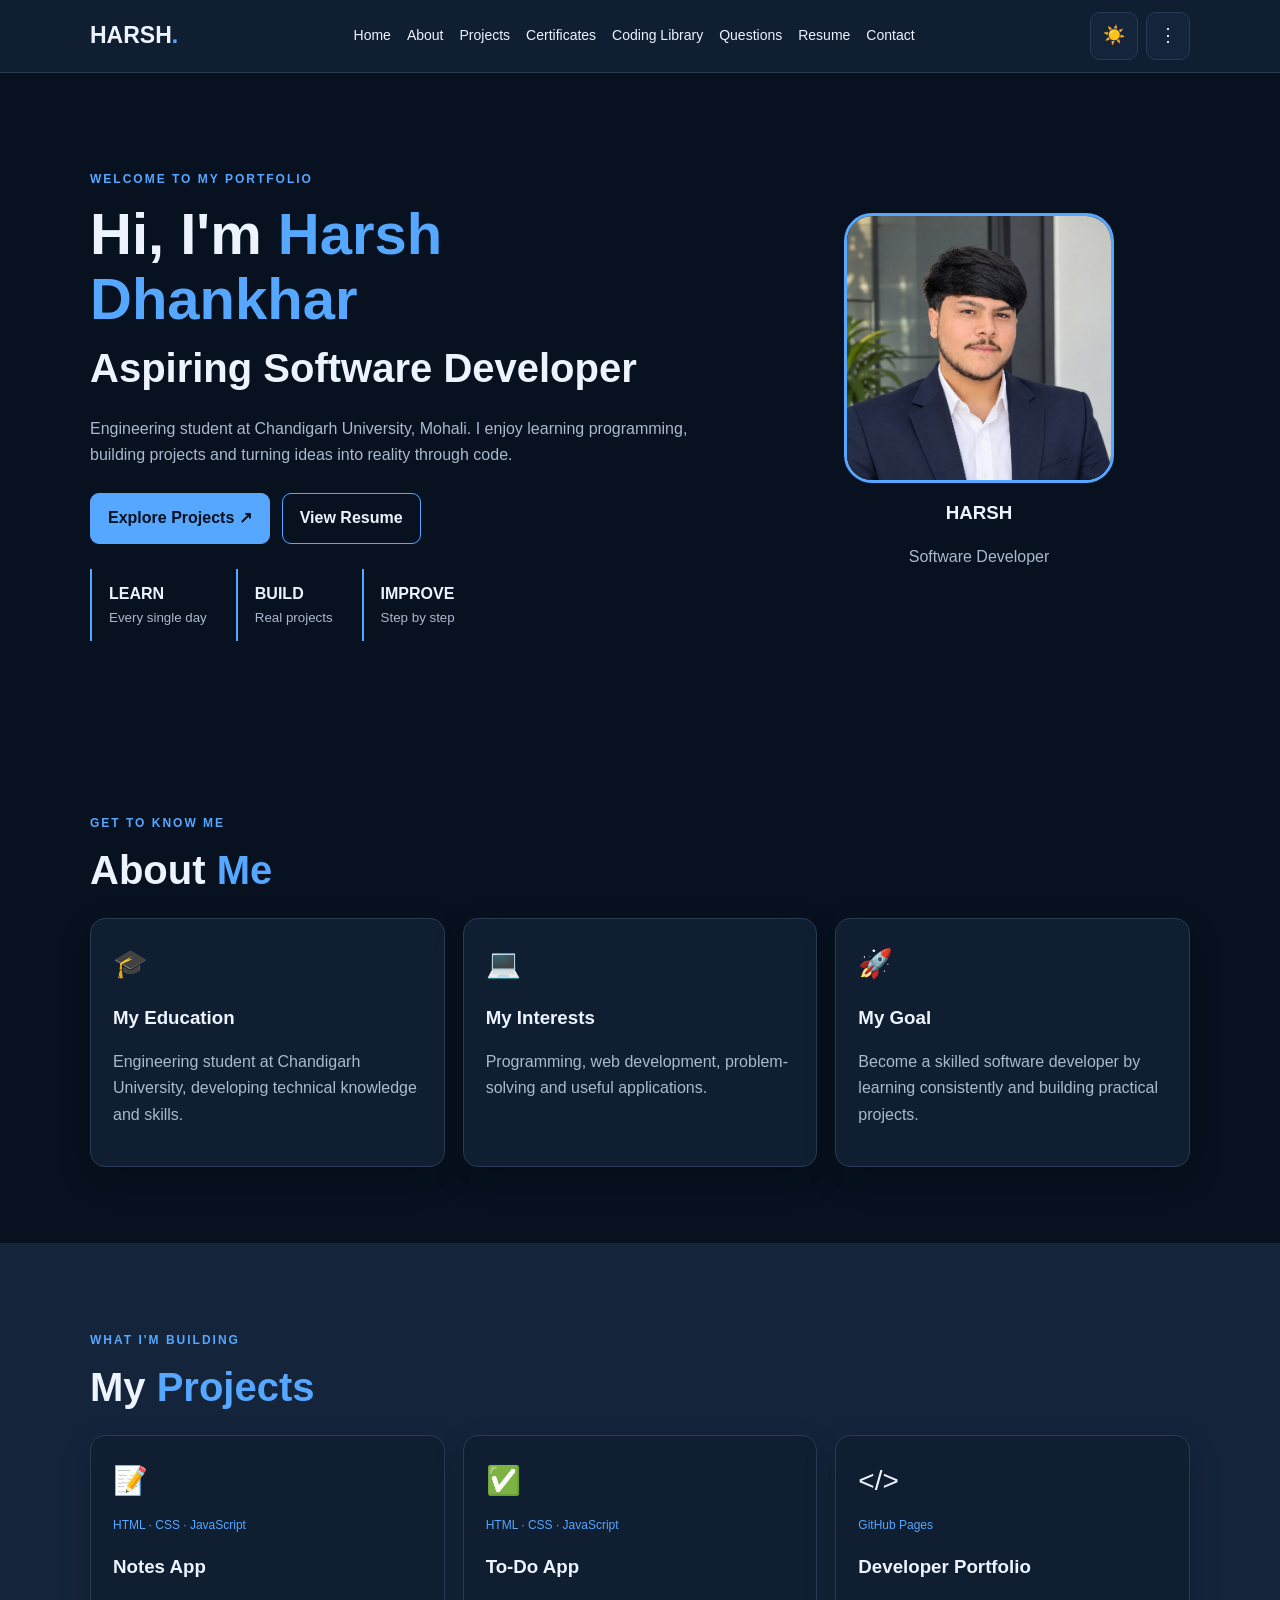
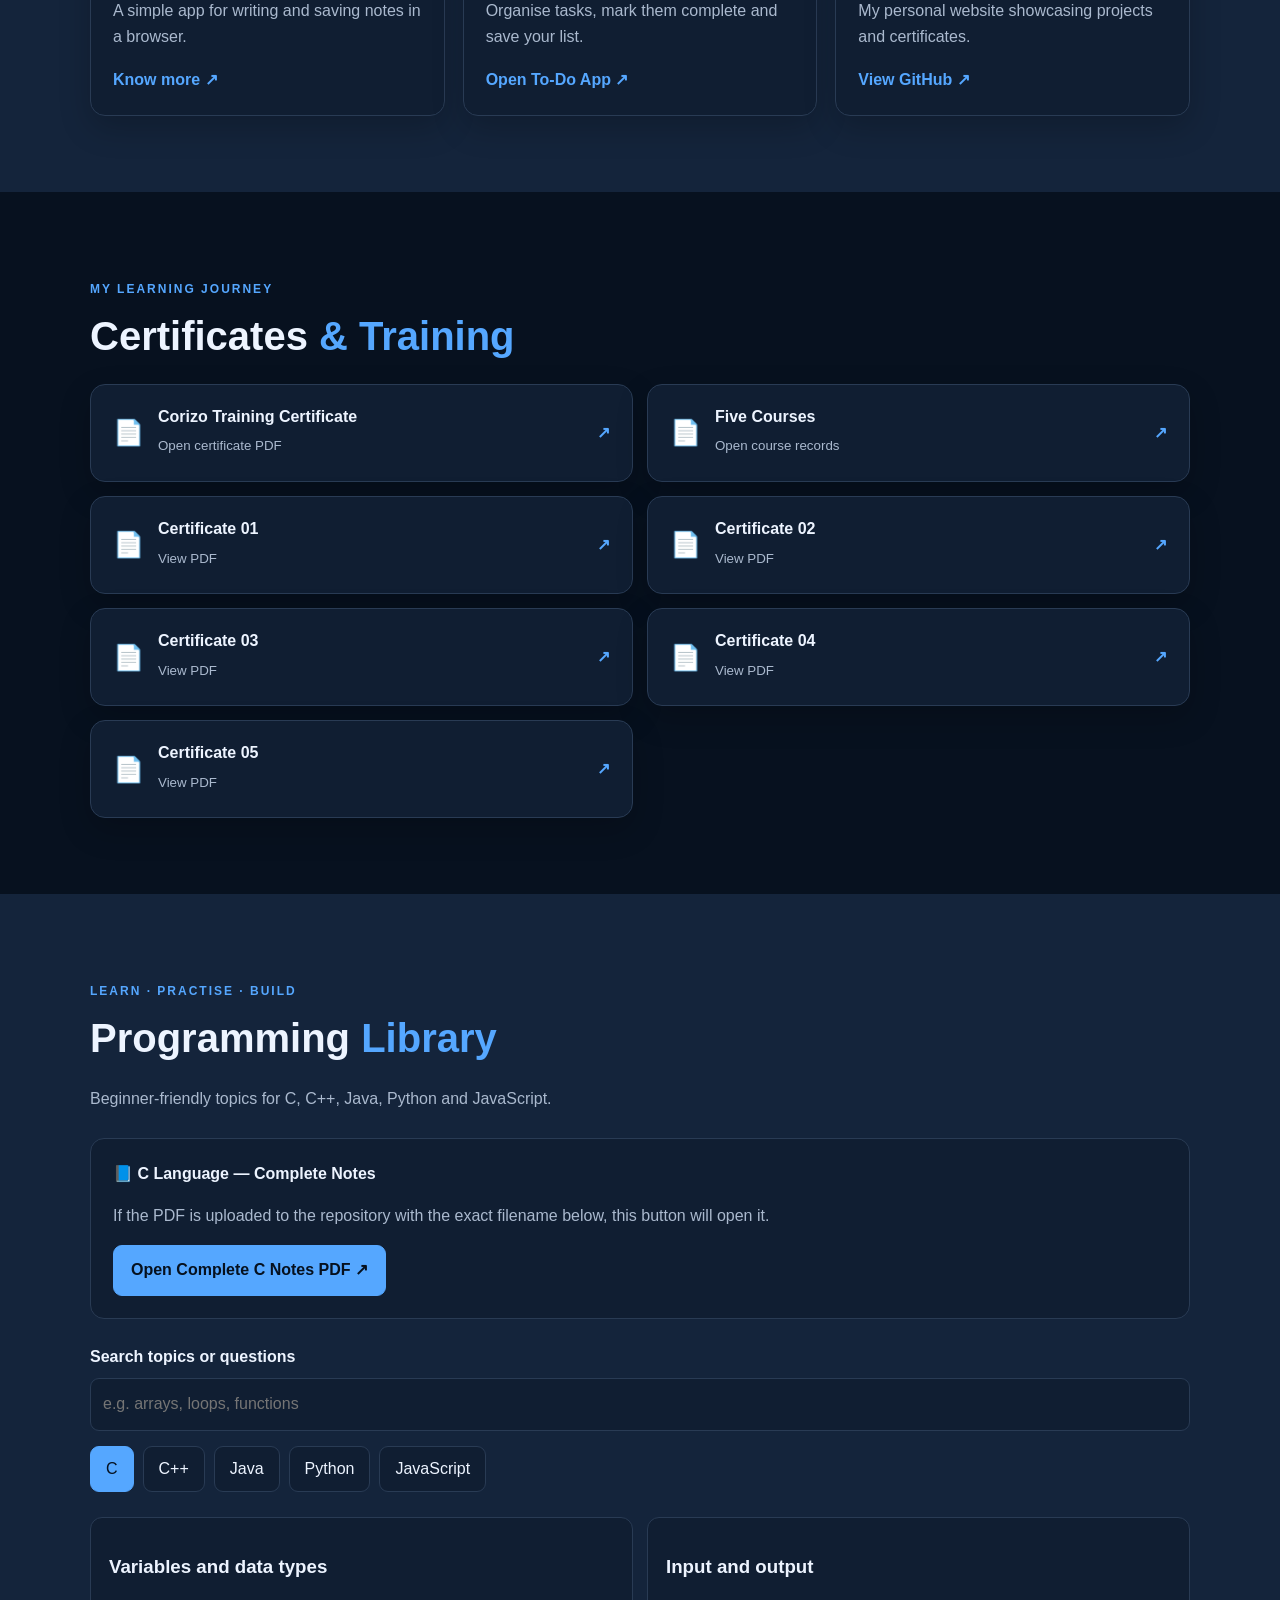
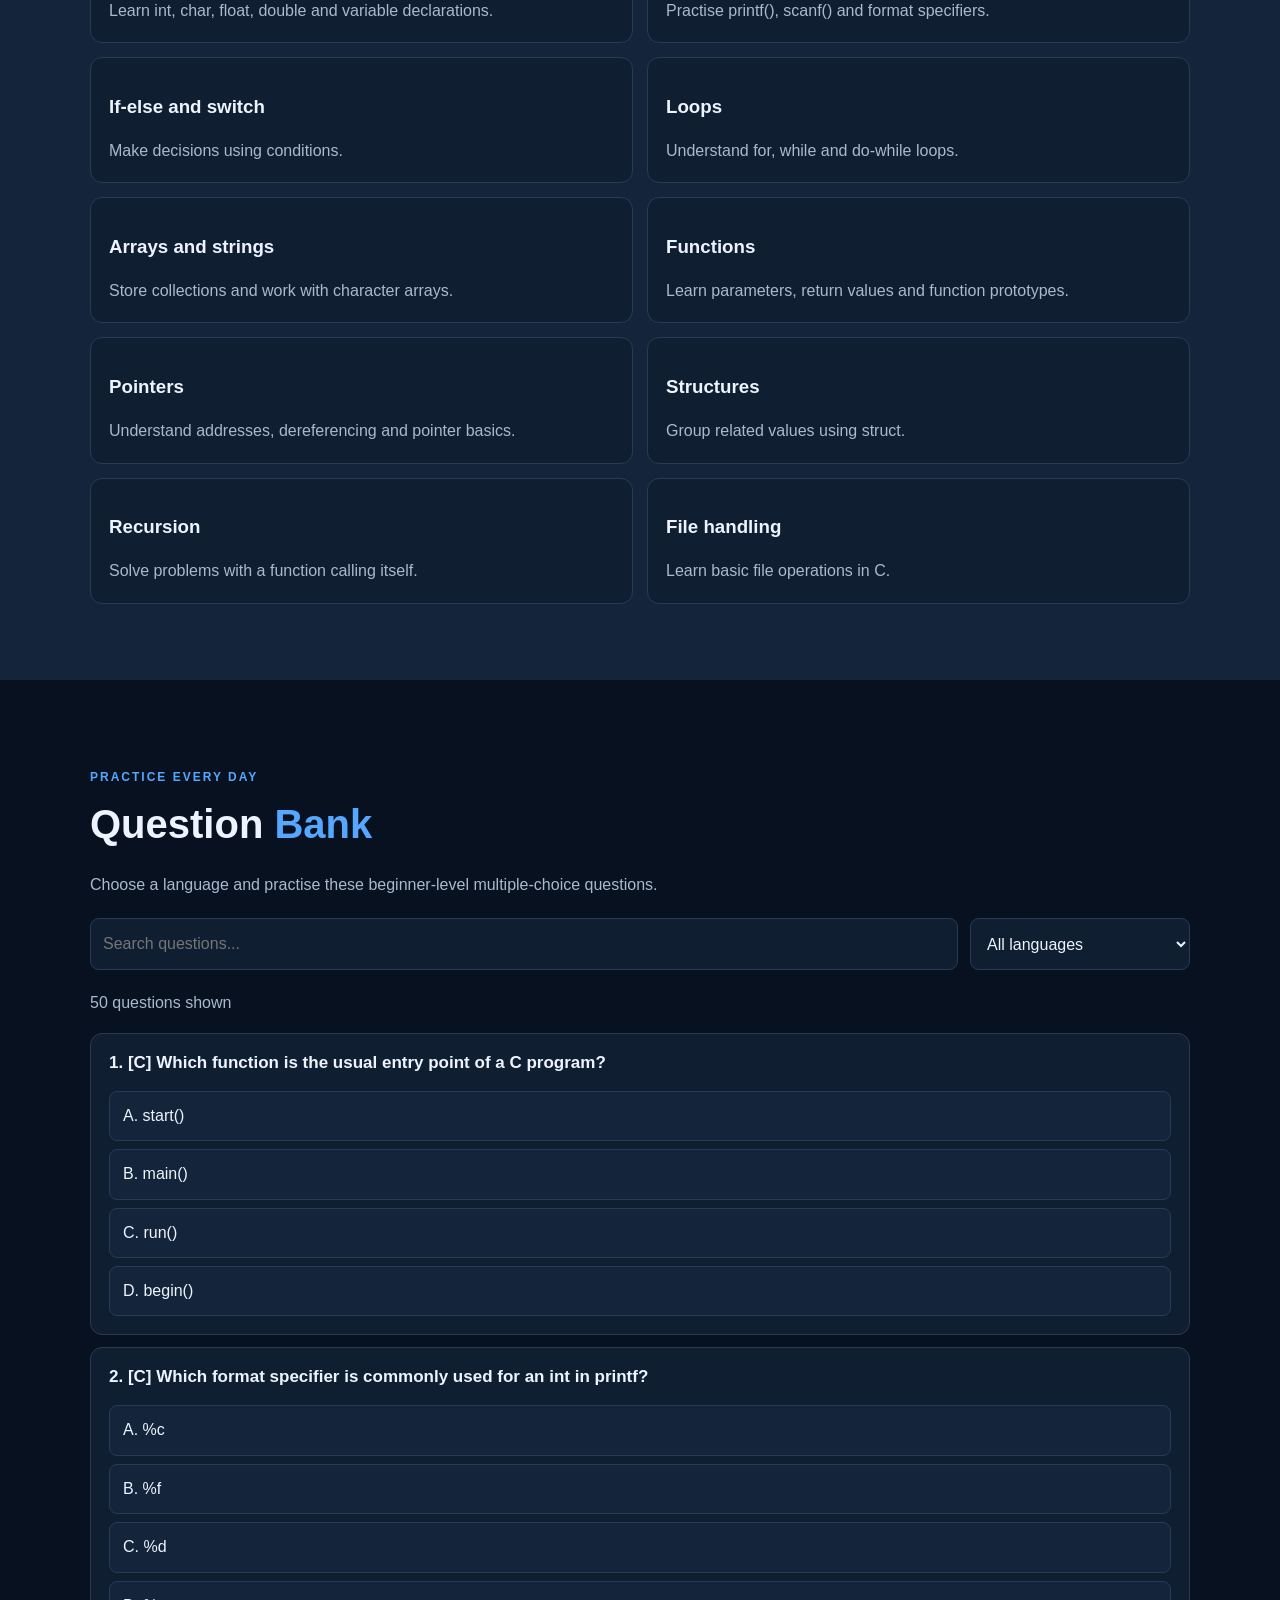
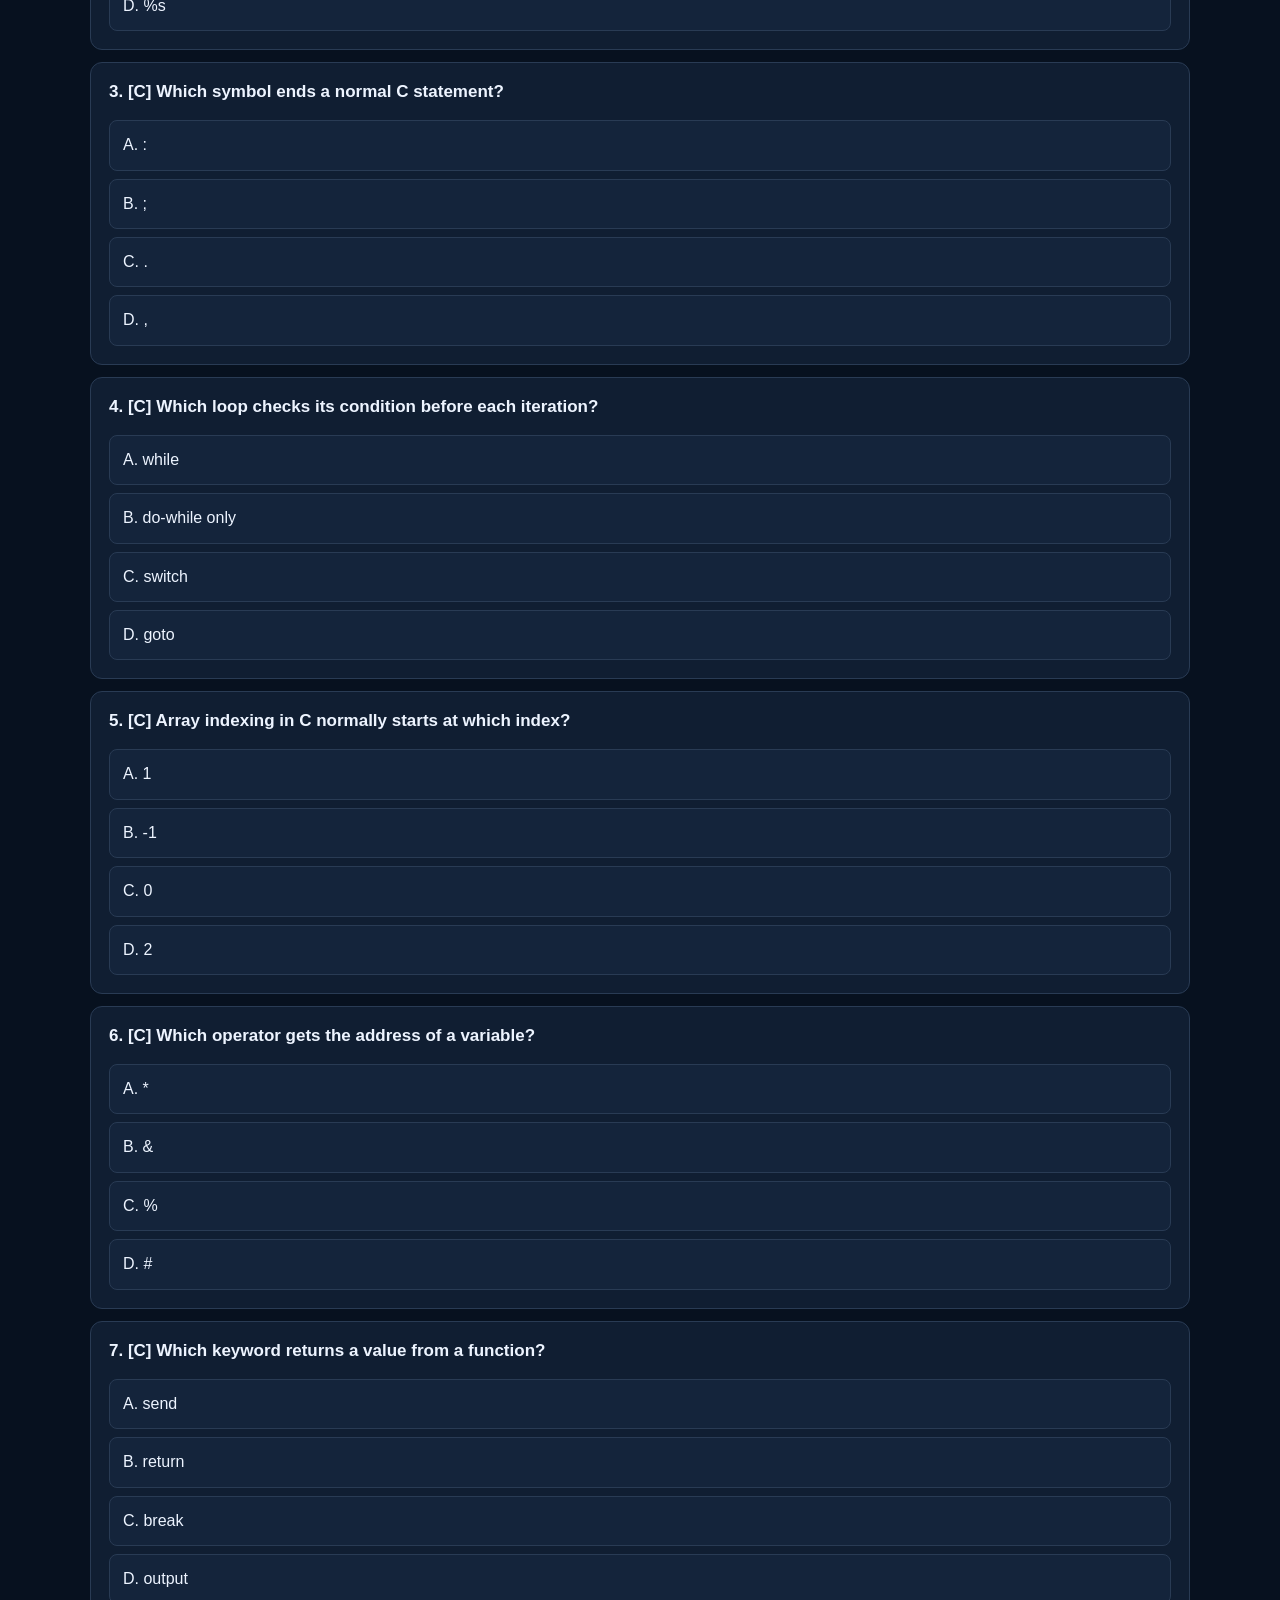
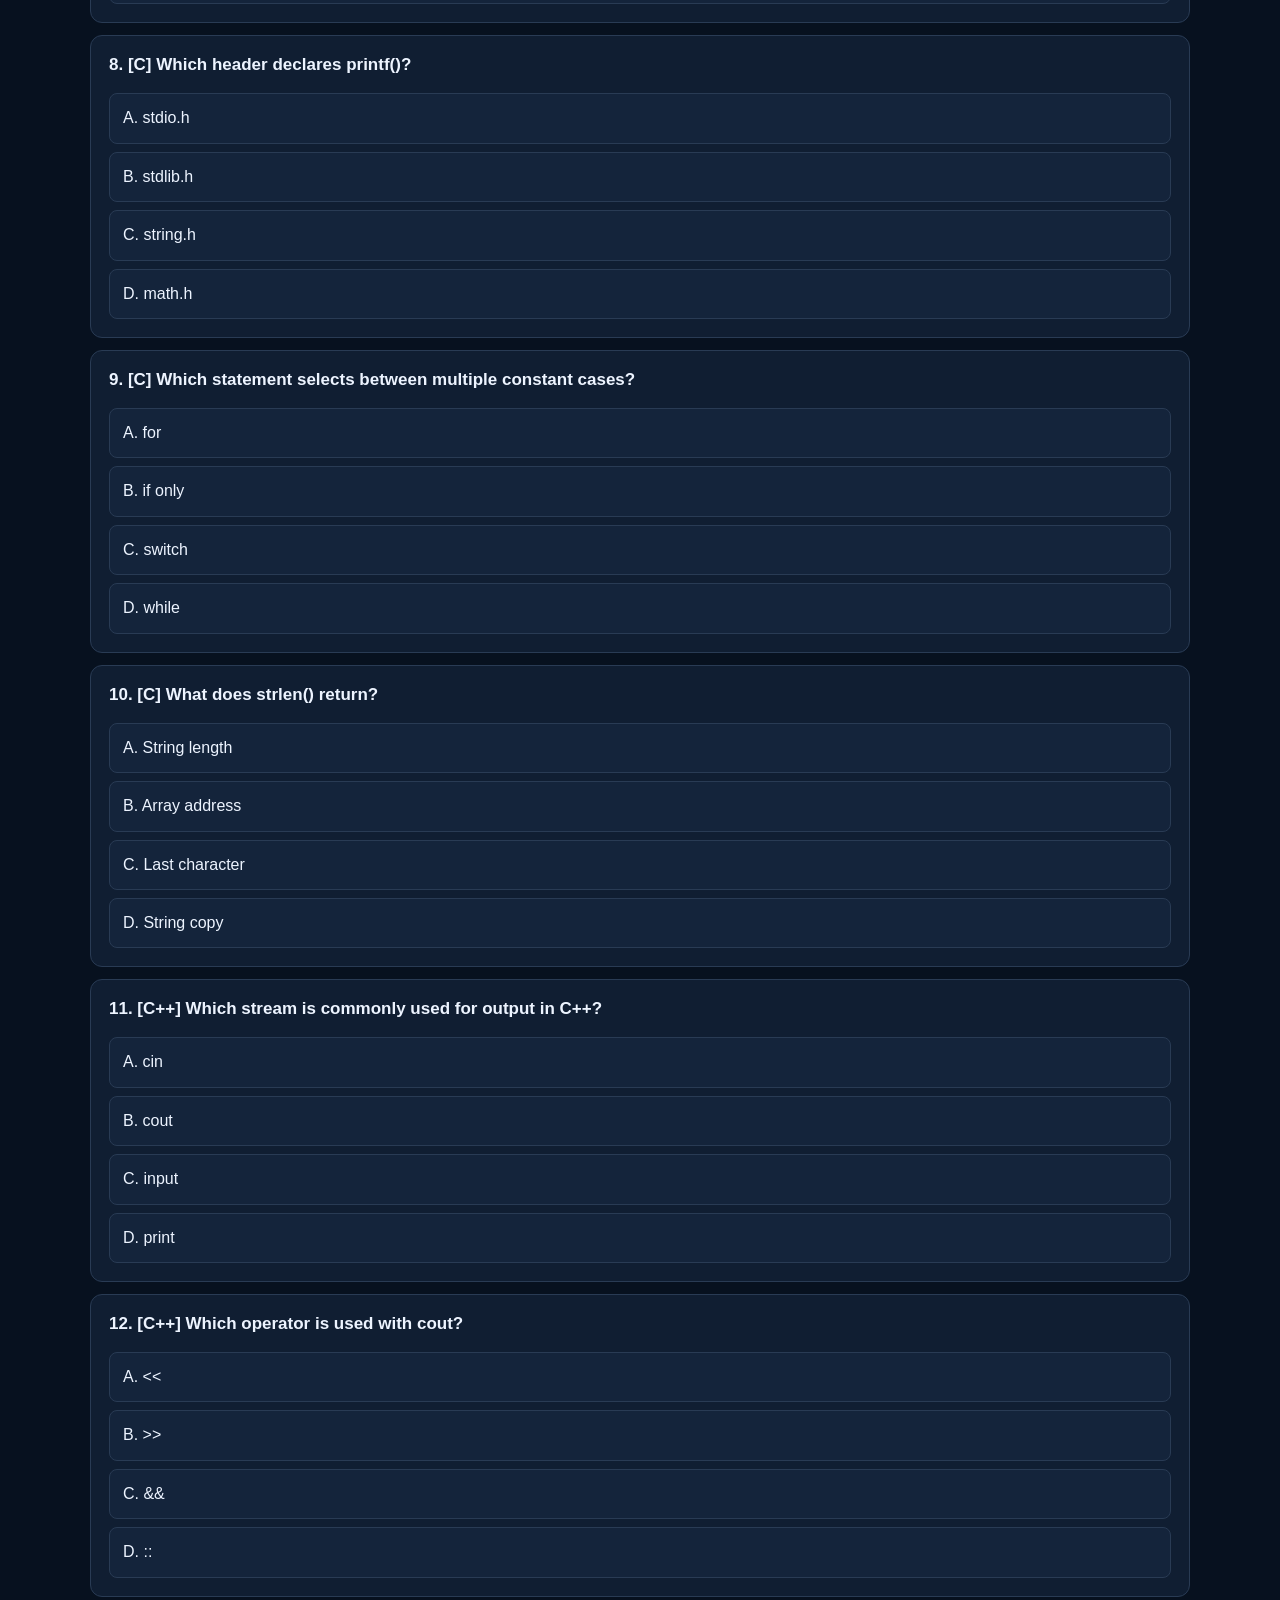
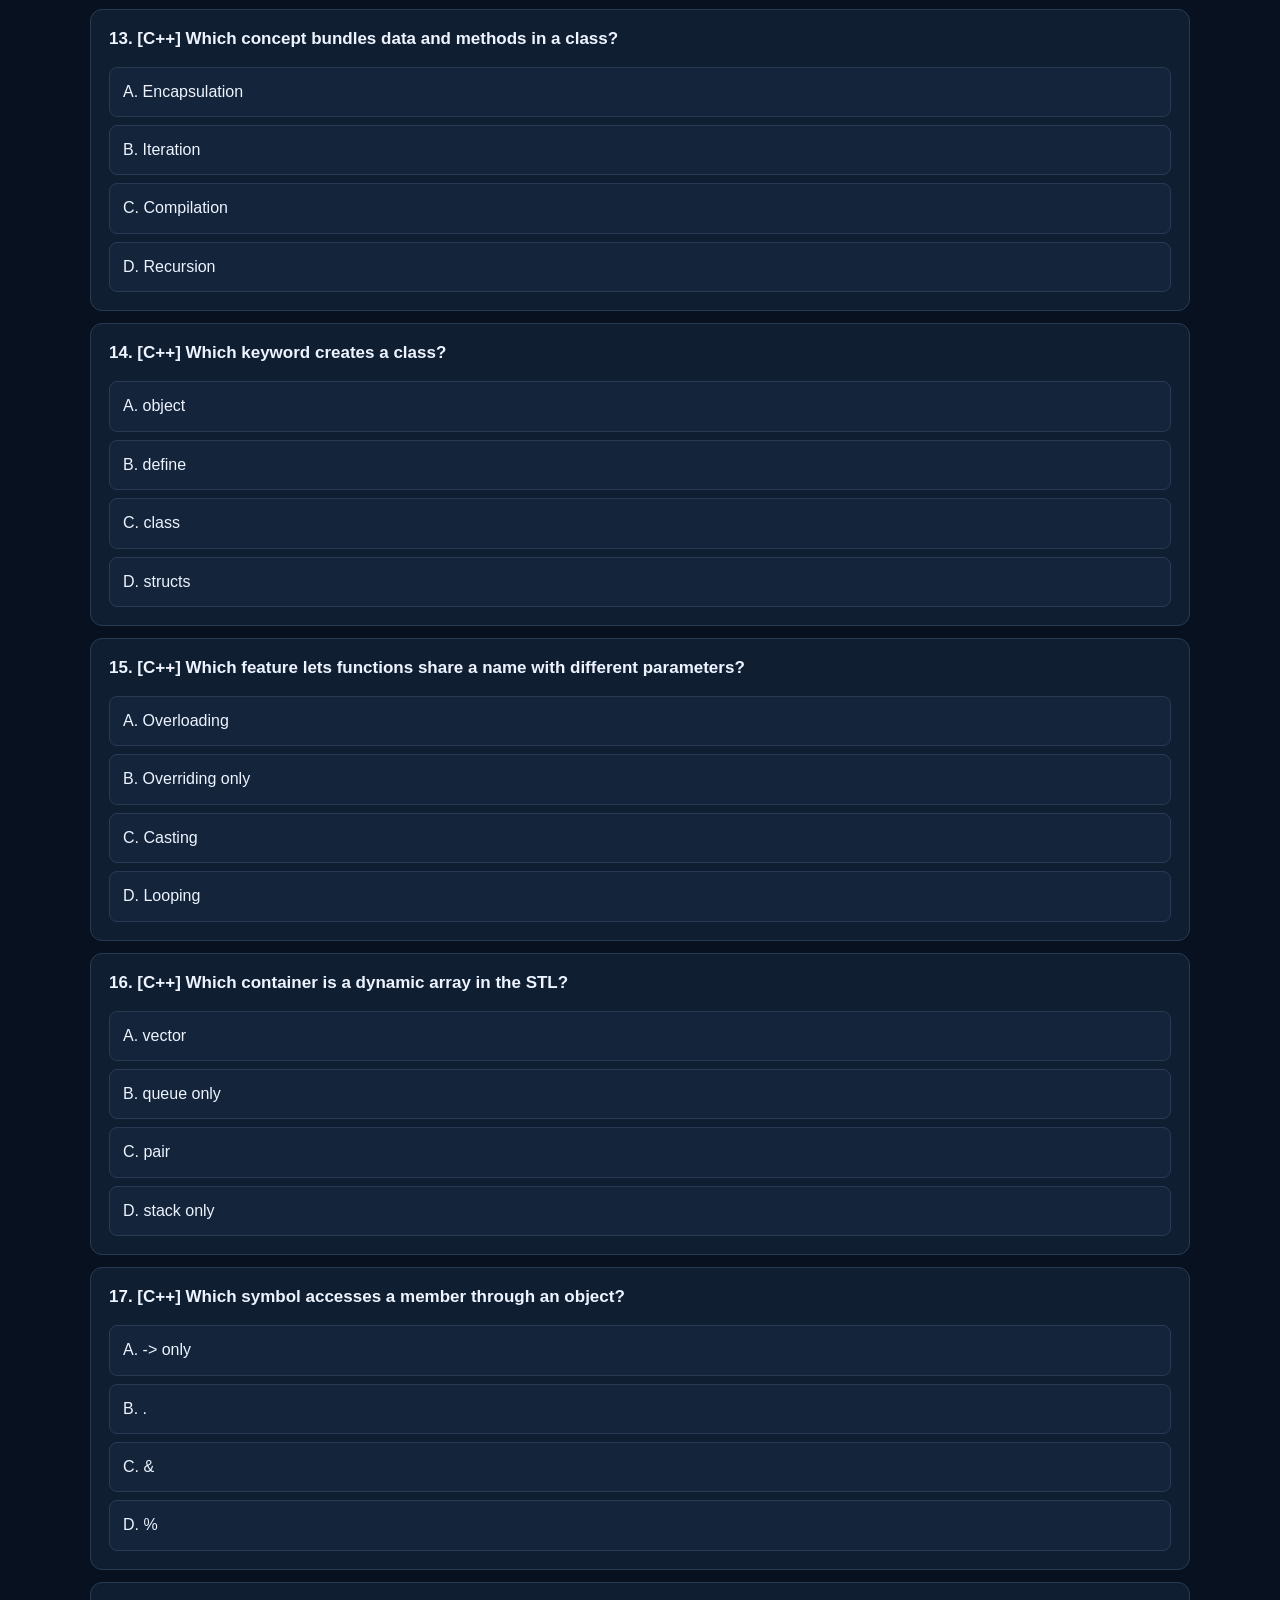
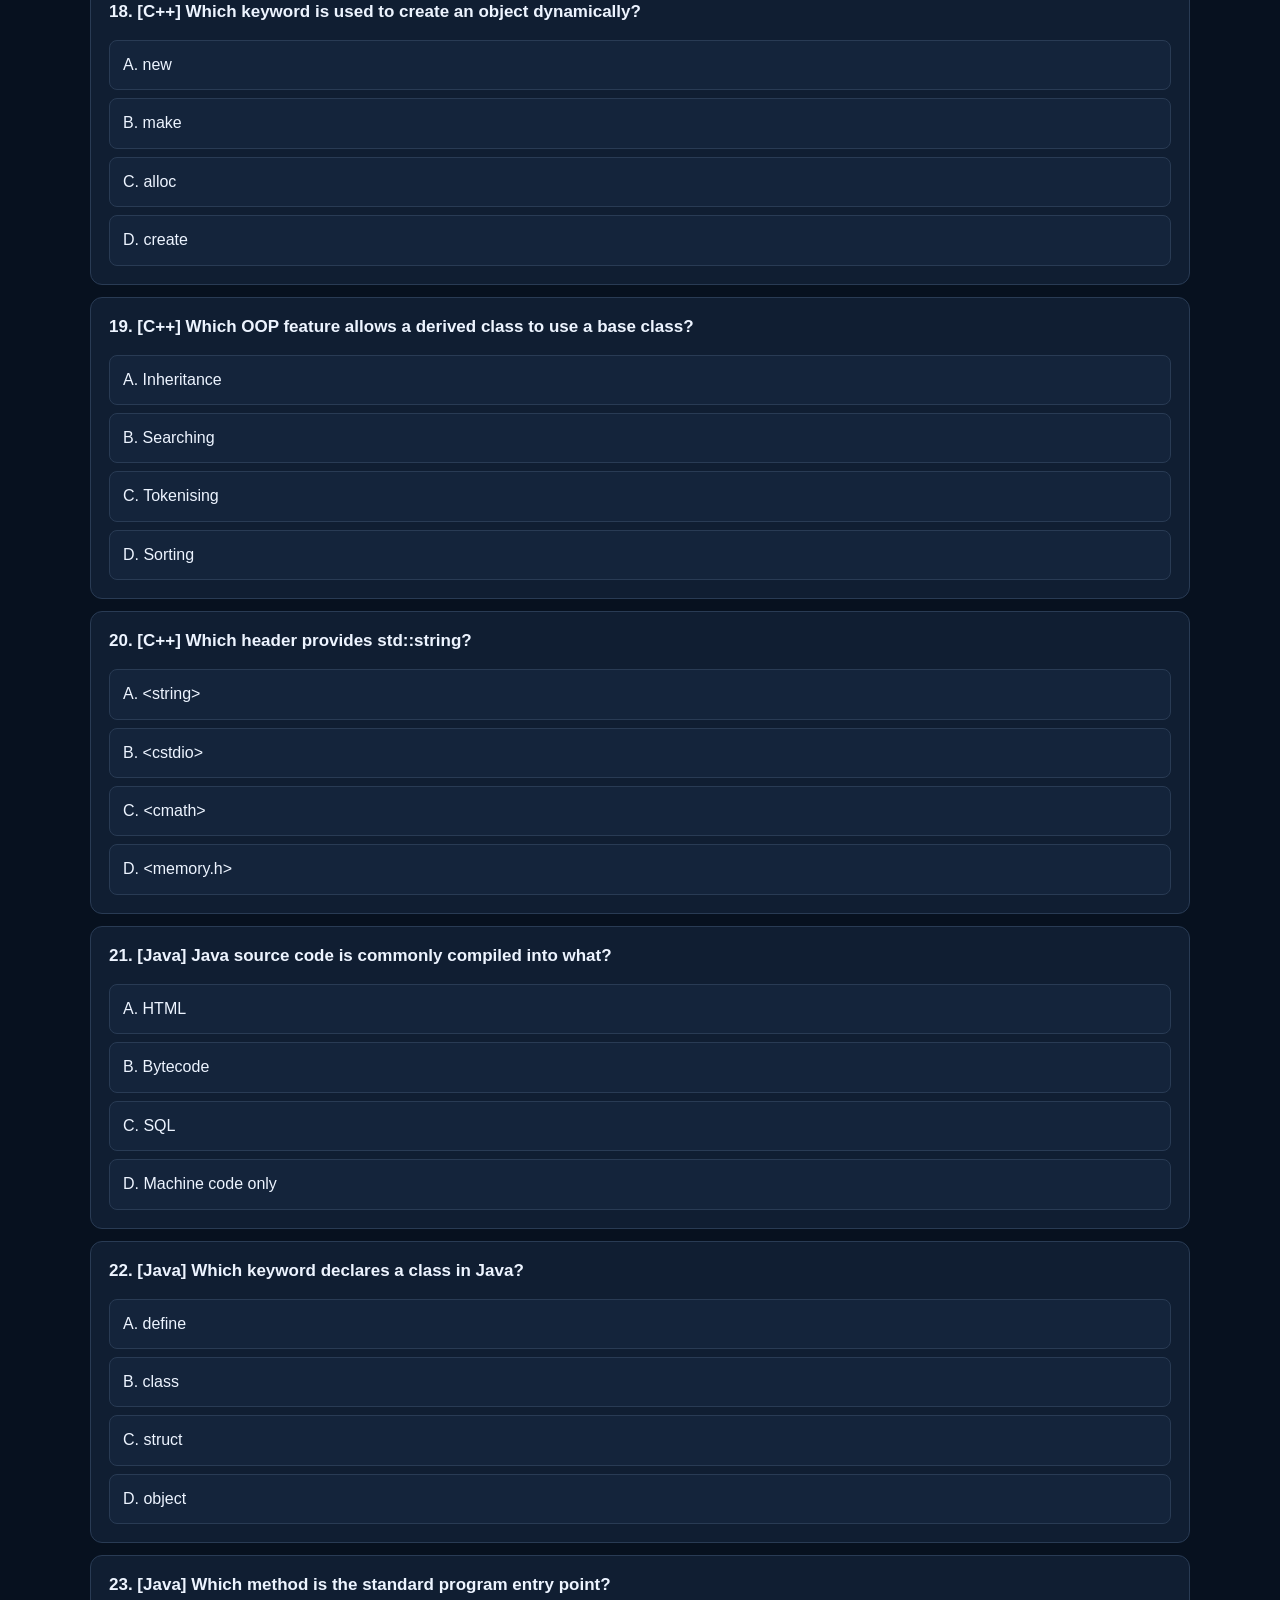
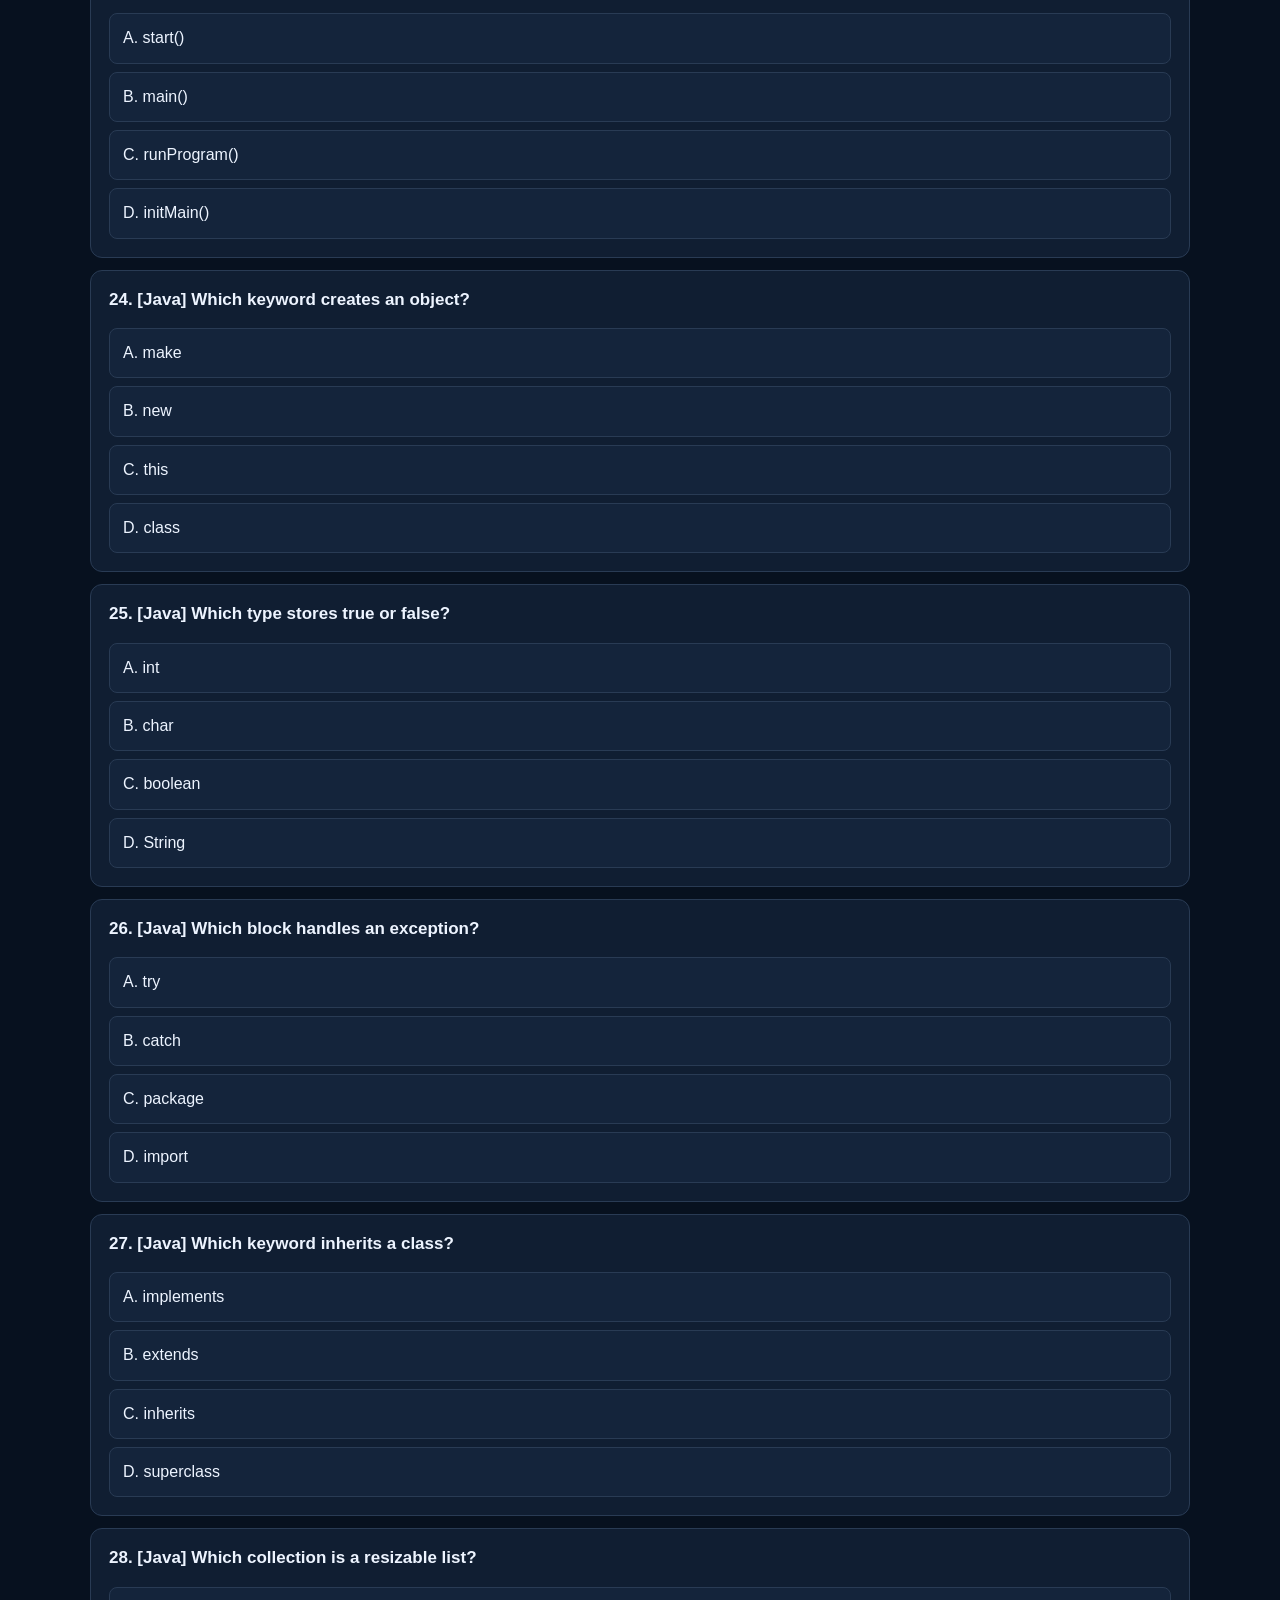
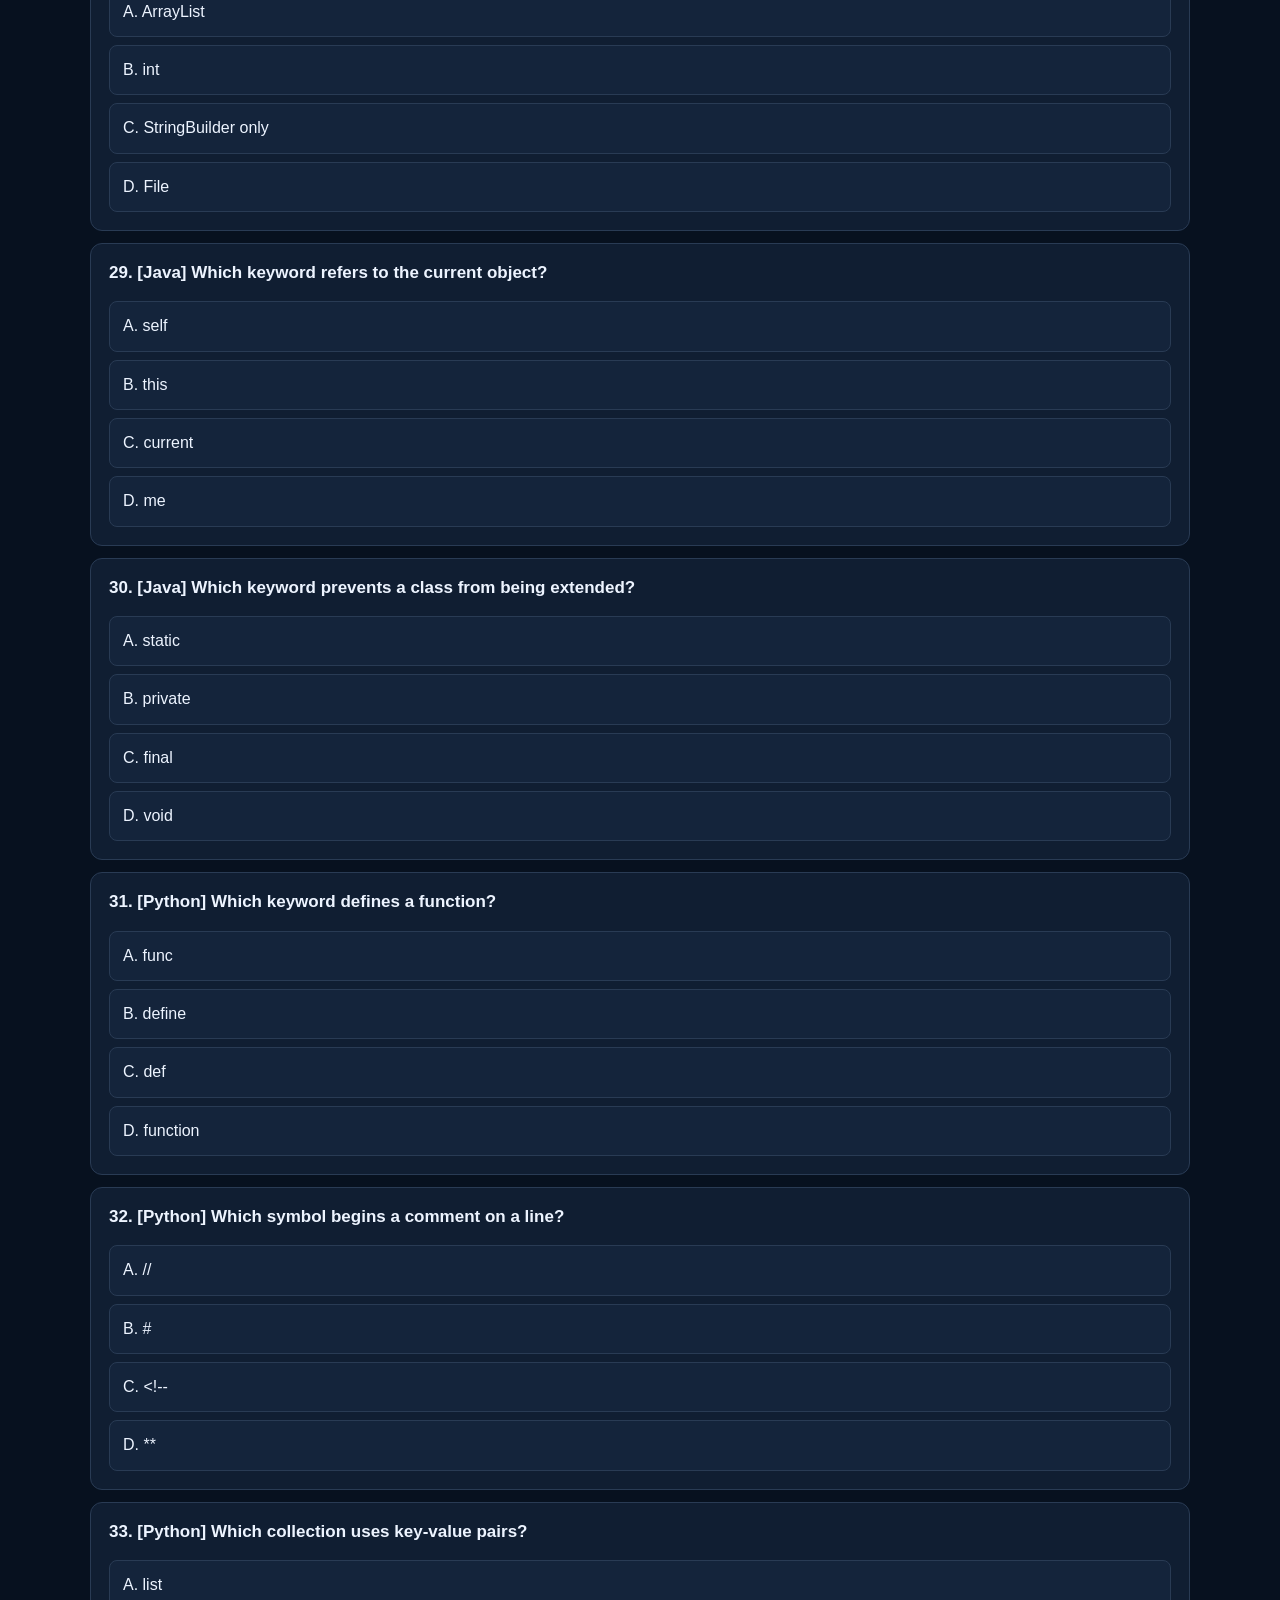
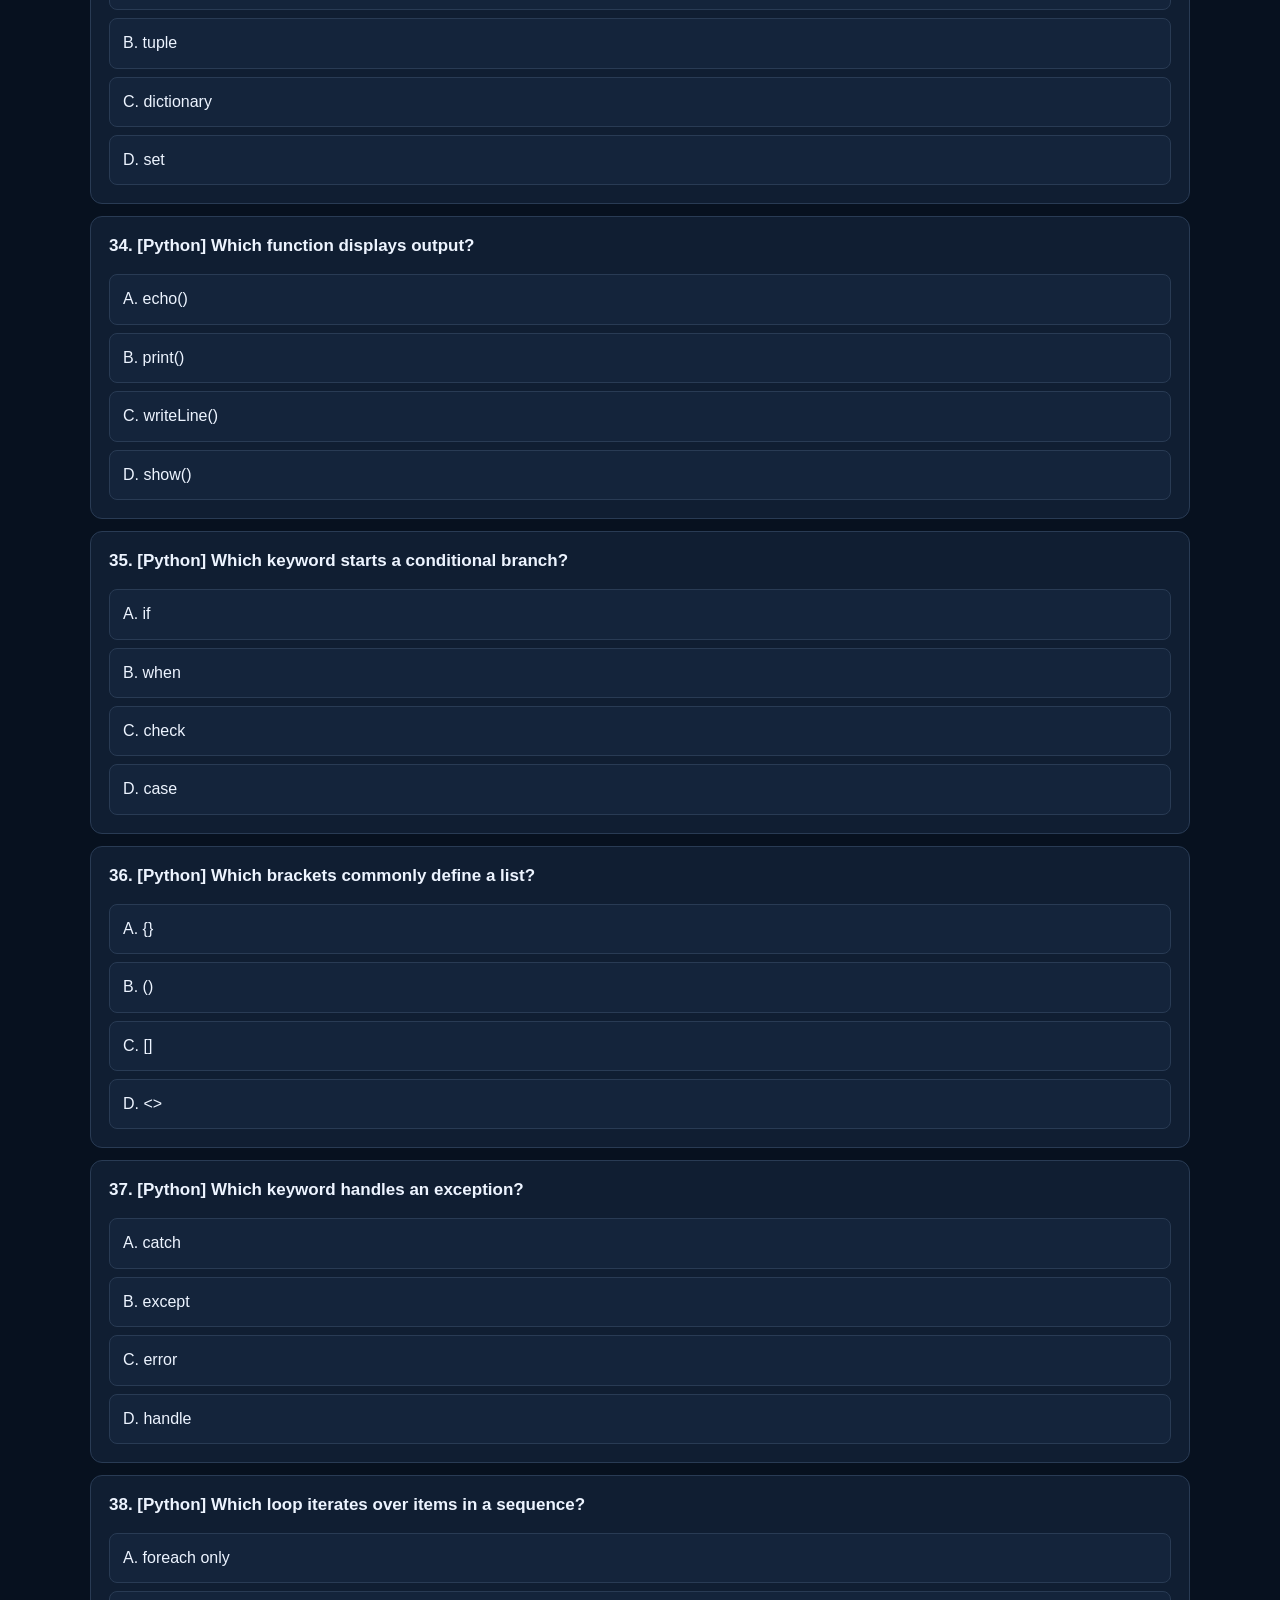
==== commit d027426a: "rebuild portfolio with working theme and practice questions" ====
--- a/index.html
+++ b/index.html
@@ -1,30 +1,199 @@
 <!DOCTYPE html>
 <html lang="en">
 <head>
-  <meta charset="UTF-8">
-  <meta name="viewport" content="width=device-width, initial-scale=1.0">
-  <meta name="author" content="Harsh Dhankhar">
-  <meta name="description" content="Harsh Dhankhar's developer portfolio, projects, certificates, resume and programming notes.">
-  <meta name="robots" content="index, follow">
-
-  <!-- Google Search Console verification -->
-  <meta name="google-site-verification" content="R30KD2g1QavOhn7-BtW7ZYMr7pl92MbXufvkJG7yLrQ">
-
-  <title>Harsh Dhankhar | Software Developer</title>
-  <link rel="canonical" href="https://harshbuilds-AI-dev.github.io/">
-  <link rel="stylesheet" href="style.css">
+<meta charset="UTF-8">
+<meta name="viewport" content="width=device-width, initial-scale=1">
+<meta name="author" content="Harsh Dhankhar">
+<meta name="description" content="Harsh Dhankhar's developer portfolio, projects, certificates and programming notes.">
+<meta name="robots" content="index, follow">
+<meta name="google-site-verification" content="R30KD2g1QavOhn7-BtW7ZYMr7pl92MbXufvkJG7yLrQ">
+<title>Harsh Dhankhar | Software Developer</title>
+<link rel="canonical" href="https://harshbuilds-AI-dev.github.io/">
+
+<style>
+:root {
+  color-scheme: dark;
+  --bg: #07111f;
+  --surface: #101e32;
+  --surface2: #14243b;
+  --text: #edf4ff;
+  --muted: #aab9ce;
+  --accent: #55a7ff;
+  --border: #293b54;
+  --shadow: 0 12px 32px #0003;
+}
+body.light-mode {
+  color-scheme: light;
+  --bg: #f3f7fc;
+  --surface: #ffffff;
+  --surface2: #eaf1fb;
+  --text: #17243a;
+  --muted: #52637a;
+  --accent: #075fc7;
+  --border: #d4deeb;
+  --shadow: 0 12px 30px #17243a12;
+}
+* { box-sizing: border-box; }
+html { scroll-behavior: smooth; scroll-padding-top: 85px; }
+body {
+  margin: 0;
+  background: var(--bg);
+  color: var(--text);
+  font-family: Arial, Helvetica, sans-serif;
+  line-height: 1.65;
+  transition: background .2s, color .2s;
+}
+a { color: var(--accent); text-decoration: none; }
+a:hover { text-decoration: underline; }
+button, input, select { font: inherit; }
+button { cursor: pointer; }
+.container { width: min(1100px, 92%); margin: auto; }
+.header {
+  position: sticky; top: 0; z-index: 100;
+  background: var(--surface);
+  border-bottom: 1px solid var(--border);
+}
+.nav {
+  min-height: 72px; display: flex; align-items: center;
+  justify-content: space-between; gap: 18px;
+}
+.logo { color: var(--text); font-size: 23px; font-weight: 900; }
+.logo span, h1 span, h2 span { color: var(--accent); }
+.nav-links { display: flex; align-items: center; gap: 16px; }
+.nav-links a { color: var(--text); font-size: 14px; }
+.nav-tools { display: flex; gap: 8px; align-items: center; }
+.theme-btn, .more-btn, .menu-btn {
+  color: var(--text); background: var(--surface2);
+  border: 1px solid var(--border); border-radius: 10px;
+  padding: 8px 12px; font-size: 18px;
+}
+.menu-btn { display: none; }
+.more-wrap { position: relative; }
+.more-menu {
+  display: none; position: absolute; right: 0; top: 48px;
+  width: 220px; padding: 8px; border-radius: 12px;
+  background: var(--surface); border: 1px solid var(--border);
+  box-shadow: var(--shadow);
+}
+.more-menu.show { display: grid; }
+.more-menu a, .more-menu button {
+  display: block; text-align: left; width: 100%; padding: 10px;
+  border: 0; border-radius: 7px; color: var(--text);
+  background: transparent;
+}
+.more-menu a:hover, .more-menu button:hover { background: var(--surface2); }
+.section { padding: 76px 0; }
+.alternate { background: var(--surface2); }
+.hero { padding: 85px 0; }
+.hero-grid { display: grid; grid-template-columns: 1.5fr 1fr; gap: 45px; align-items: center; }
+.eyebrow { color: var(--accent); font-weight: 800; letter-spacing: 2px; font-size: 12px; }
+h1 { font-size: clamp(34px, 5vw, 58px); line-height: 1.12; margin: 12px 0; }
+h2 { font-size: clamp(28px, 4vw, 40px); line-height: 1.2; margin: 10px 0 24px; }
+h3 { line-height: 1.3; }
+.description { max-width: 720px; color: var(--muted); }
+.buttons, .stats { display: flex; gap: 12px; flex-wrap: wrap; margin-top: 25px; }
+.btn {
+  display: inline-block; padding: 11px 17px; border-radius: 9px;
+  font-weight: 700; border: 1px solid var(--accent);
+}
+.primary { background: var(--accent); color: #06111f; }
+.secondary { color: var(--text); }
+.stats div { padding: 12px 17px; border-left: 2px solid var(--accent); }
+.stats strong, .stats small { display: block; }
+.stats small { color: var(--muted); }
+.profile-area { text-align: center; }
+.profile {
+  width: min(270px, 80%); aspect-ratio: 1; margin: auto;
+  border: 3px solid var(--accent); border-radius: 28px;
+  overflow: hidden; background: var(--surface2);
+}
+.profile img { width: 100%; height: 100%; object-fit: cover; }
+.profile-caption p { color: var(--muted); margin-top: 0; }
+.grid { display: grid; grid-template-columns: repeat(3, minmax(0, 1fr)); gap: 18px; }
+.card {
+  min-width: 0; background: var(--surface); border: 1px solid var(--border);
+  border-radius: 15px; padding: 22px; box-shadow: var(--shadow);
+}
+.card p { color: var(--muted); }
+.icon, .project-icon { font-size: 28px; }
+.tag { font-size: 12px; color: var(--accent) !important; }
+.text-link { font-weight: 700; }
+.certificate-grid { display: grid; grid-template-columns: repeat(2, minmax(0, 1fr)); gap: 14px; }
+.certificate {
+  display: flex; gap: 14px; align-items: center;
+  color: var(--text); text-decoration: none;
+}
+.certificate > span { font-size: 25px; }
+.certificate div { flex: 1; min-width: 0; }
+.certificate h3 { margin: 0 0 5px; font-size: 16px; }
+.certificate small { color: var(--muted); }
+.certificate b { color: var(--accent); }
+.library-notice { padding: 22px; border: 1px solid var(--border); border-radius: 14px; background: var(--surface); margin: 25px 0; }
+.library-notice p { color: var(--muted); }
+.language-toolbar { margin: 25px 0; }
+.language-toolbar label { display: block; margin-bottom: 8px; font-weight: 700; }
+input, select {
+  width: 100%; padding: 12px; color: var(--text);
+  background: var(--surface); border: 1px solid var(--border); border-radius: 9px;
+}
+.language-tabs { display: flex; flex-wrap: wrap; gap: 9px; margin-top: 15px; }
+.language-tab {
+  padding: 9px 15px; border-radius: 9px;
+  background: var(--surface); color: var(--text);
+  border: 1px solid var(--border);
+}
+.language-tab.active { background: var(--accent); color: #06111f; border-color: var(--accent); }
+.topic-grid { display: grid; grid-template-columns: repeat(2, minmax(0, 1fr)); gap: 14px; margin-top: 20px; }
+.topic-card { padding: 18px; background: var(--surface); border: 1px solid var(--border); border-radius: 12px; }
+.topic-card p { color: var(--muted); margin-bottom: 0; }
+.question-controls { display: grid; grid-template-columns: 1fr 220px; gap: 12px; margin: 20px 0; }
+.question-list { display: grid; gap: 12px; }
+.question {
+  background: var(--surface); border: 1px solid var(--border);
+  border-radius: 12px; padding: 18px;
+}
+.question h3 { margin-top: 0; font-size: 17px; }
+.question-options { display: grid; grid-template-columns: 1fr; gap: 8px; margin-top: 12px; }
+.option {
+  display: block; width: 100%; text-align: left; padding: 11px 13px;
+  color: var(--text); background: var(--surface2);
+  border: 1px solid var(--border); border-radius: 8px;
+}
+.option.correct { border-color: #20a464; background: #16844b22; }
+.option.incorrect { border-color: #e05252; background: #e0525222; }
+.answer-note { margin-bottom: 0; color: var(--muted); }
+.resume-box { display: flex; justify-content: space-between; align-items: center; gap: 20px; }
+.contact-card { display: block; color: var(--text); }
+.footer { padding: 35px 0; text-align: center; border-top: 1px solid var(--border); }
+.footer p, .footer small { color: var(--muted); display: block; }
+.status { color: var(--muted); }
+@media (max-width: 850px) {
+  .nav { flex-wrap: wrap; padding: 12px 0; }
+  .menu-btn { display: inline-block; margin-left: auto; }
+  .nav-links { display: none; order: 5; width: 100%; flex-direction: column; align-items: stretch; gap: 0; }
+  .nav-links.open { display: flex; }
+  .nav-links a { padding: 10px; border-top: 1px solid var(--border); }
+  .nav-tools { order: 3; }
+  .hero-grid { grid-template-columns: 1fr; }
+  .profile-area { order: -1; }
+  .grid { grid-template-columns: repeat(2, minmax(0, 1fr)); }
+}
+@media (max-width: 560px) {
+  .section { padding: 52px 0; }
+  .grid, .certificate-grid, .topic-grid, .question-controls { grid-template-columns: 1fr; }
+  .resume-box { flex-direction: column; align-items: flex-start; }
+  .stats { gap: 8px; }
+  .stats div { padding: 8px; }
+  .card { padding: 17px; }
+}
+</style>
 </head>
 
 <body>
-
 <header class="header">
   <nav class="nav container">
-
     <a class="logo" href="#home">HARSH<span>.</span></a>
-
-    <button class="menu-btn" id="menuBtn" aria-label="Open menu">
-      ☰
-    </button>
+    <button class="menu-btn" id="menuBtn" aria-label="Open menu" aria-expanded="false">☰</button>
 
     <div class="nav-links" id="navLinks">
       <a href="#home">Home</a>
@@ -32,16 +201,15 @@
       <a href="#projects">Projects</a>
       <a href="#certificates">Certificates</a>
       <a href="#coding-library">Coding Library</a>
+      <a href="#language-questions">Questions</a>
       <a href="#resume">Resume</a>
       <a href="#contact">Contact</a>
     </div>
 
     <div class="nav-tools">
-      <button class="theme-btn" id="themeBtn" type="button">☀️</button>
-
+      <button class="theme-btn" id="themeBtn" type="button" aria-label="Switch theme">☀️</button>
       <div class="more-wrap">
-        <button class="more-btn" id="moreBtn" type="button">⋮</button>
-
+        <button class="more-btn" id="moreBtn" type="button" aria-expanded="false" aria-label="More options">⋮</button>
         <div class="more-menu" id="moreMenu">
           <a href="#coding-library">📚 Coding Notes</a>
           <a href="#language-questions">🧠 Practice Questions</a>
@@ -50,425 +218,142 @@
         </div>
       </div>
     </div>
-
   </nav>
 </header>
 
 <main>
-
-  <!-- HOME -->
-  <section class="hero section" id="home">
-    <div class="container hero-grid">
-
-      <div>
-        <p class="eyebrow">WELCOME TO MY PORTFOLIO</p>
-
-        <h1>Hi, I'm <span>Harsh Dhankhar</span></h1>
-
-        <h2>Aspiring Software Developer</h2>
-
-        <p class="description">
-          Engineering student at Chandigarh University, Mohali.
-          I love learning programming, building projects and turning
-          ideas into reality through code.
-        </p>
-
-        <div class="buttons">
-          <a href="#projects" class="btn primary">Explore Projects ↗</a>
-          <a href="./resume.pdf" target="_blank" rel="noopener"
-             class="btn secondary">View Resume</a>
-        </div>
-
-        <div class="stats">
-          <div>
-            <strong>LEARN</strong>
-            <small>Every single day</small>
-          </div>
-
-          <div>
-            <strong>BUILD</strong>
-            <small>Real projects</small>
-          </div>
-
-          <div>
-            <strong>IMPROVE</strong>
-            <small>Step by step</small>
-          </div>
-        </div>
+<section class="hero section" id="home">
+  <div class="container hero-grid">
+    <div>
+      <p class="eyebrow">WELCOME TO MY PORTFOLIO</p>
+      <h1>Hi, I'm <span>Harsh Dhankhar</span></h1>
+      <h2>Aspiring Software Developer</h2>
+      <p class="description">Engineering student at Chandigarh University, Mohali. I enjoy learning programming, building projects and turning ideas into reality through code.</p>
+      <div class="buttons">
+        <a href="#projects" class="btn primary">Explore Projects ↗</a>
+        <a href="./resume.pdf" target="_blank" rel="noopener" class="btn secondary">View Resume</a>
       </div>
-
-      <div class="profile-area">
-        <div class="profile">
-          <img src="./profile.jpg" alt="Harsh Dhankhar"
-               onerror="this.style.display='none';document.getElementById('fallback').style.display='grid';">
-
-          <div id="fallback">H<span>.</span></div>
-        </div>
-
-        <div class="profile-caption">
-          <h3>HARSH</h3>
-          <p>Software Developer</p>
-        </div>
+      <div class="stats">
+        <div><strong>LEARN</strong><small>Every single day</small></div>
+        <div><strong>BUILD</strong><small>Real projects</small></div>
+        <div><strong>IMPROVE</strong><small>Step by step</small></div>
       </div>
-
-    </div>
-  </section>
-
-  <!-- ABOUT -->
-  <section class="section" id="about">
-    <div class="container">
-
-      <p class="eyebrow">GET TO KNOW ME</p>
-      <h2>About <span>Me</span></h2>
-
-      <div class="grid">
-
-        <article class="card">
-          <div class="icon">🎓</div>
-          <h3>My Education</h3>
-          <p>
-            I am an engineering student at Chandigarh University,
-            Mohali, working on developing my technical knowledge and skills.
-          </p>
-        </article>
-
-        <article class="card">
-          <div class="icon">💻</div>
-          <h3>My Interests</h3>
-          <p>
-            Programming, web development, problem-solving and
-            creating useful applications.
-          </p>
-        </article>
-
-        <article class="card">
-          <div class="icon">🚀</div>
-          <h3>My Goal</h3>
-          <p>
-            To become a skilled software developer by learning
-            consistently and building practical projects.
-          </p>
-        </article>
-
+    </div>
+    <div class="profile-area">
+      <div class="profile">
+        <img src="./profile.jpg" alt="Harsh Dhankhar" onerror="this.style.display='none'">
       </div>
-    </div>
-  </section>
-
-  <!-- PROJECTS -->
-  <section class="section alternate" id="projects">
-    <div class="container">
-
-      <p class="eyebrow">WHAT I'M BUILDING</p>
-      <h2>My <span>Projects</span></h2>
-
-      <div class="grid">
-
-        <article class="card project">
-          <div class="project-icon">📝</div>
-          <p class="tag">HTML · CSS · JavaScript</p>
-          <h3>Notes App</h3>
-          <p>A simple app for writing and saving notes in a browser.</p>
-          <a class="text-link" href="#contact">Know more ↗</a>
-        </article>
-
-        <article class="card project">
-          <div class="project-icon">✅</div>
-          <p class="tag">HTML · CSS · JavaScript</p>
-          <h3>To-Do App</h3>
-          <p>Organise tasks, mark them complete and save your list.</p>
-          <a class="text-link" href="./todo.html">Open To-Do App ↗</a>
-        </article>
-
-        <article class="card project">
-          <div class="project-icon">&lt;/&gt;</div>
-          <p class="tag">GitHub Pages</p>
-          <h3>Developer Portfolio</h3>
-          <p>My personal website showcasing projects and certificates.</p>
-          <a class="text-link"
-             href="https://github.com/harshbuilds-AI-dev"
-             target="_blank" rel="noopener">View GitHub ↗</a>
-        </article>
-
-      </div>
-    </div>
-  </section>
-
-  <!-- CERTIFICATES -->
-  <section class="section" id="certificates">
-    <div class="container">
-
-      <p class="eyebrow">MY LEARNING JOURNEY</p>
-      <h2>Certificates <span>&amp; Training</span></h2>
-
-      <div class="certificate-grid">
-
-        <a class="certificate card"
-           href="./Harsh_Training_Certificate_Corizo_certificate.pdf"
-           target="_blank" rel="noopener">
-          <span>📄</span>
-          <div>
-            <h3>Corizo Training Certificate</h3>
-            <small>Open certificate PDF</small>
-          </div>
-          <b>↗</b>
-        </a>
-
-        <a class="certificate card" href="./5%20courses.pdf"
-           target="_blank" rel="noopener">
-          <span>📄</span>
-          <div>
-            <h3>Five Courses</h3>
-            <small>Open course records</small>
-          </div>
-          <b>↗</b>
-        </a>
-
-        <a class="certificate card" href="./c1.pdf"
-           target="_blank" rel="noopener">
-          <span>📄</span>
-          <div><h3>Certificate 01</h3><small>View PDF</small></div>
-          <b>↗</b>
-        </a>
-
-        <a class="certificate card" href="./c2.pdf"
-           target="_blank" rel="noopener">
-          <span>📄</span>
-          <div><h3>Certificate 02</h3><small>View PDF</small></div>
-          <b>↗</b>
-        </a>
-
-        <a class="certificate card" href="./c3.pdf"
-           target="_blank" rel="noopener">
-          <span>📄</span>
-          <div><h3>Certificate 03</h3><small>View PDF</small></div>
-          <b>↗</b>
-        </a>
-
-        <a class="certificate card" href="./c4.pdf"
-           target="_blank" rel="noopener">
-          <span>📄</span>
-          <div><h3>Certificate 04</h3><small>View PDF</small></div>
-          <b>↗</b>
-        </a>
-
-        <a class="certificate card" href="./c5.pdf"
-           target="_blank" rel="noopener">
-          <span>📄</span>
-          <div><h3>Certificate 05</h3><small>View PDF</small></div>
-          <b>↗</b>
-        </a>
-
-      </div>
-    </div>
-  </section>
-
-  <!-- CODING LIBRARY -->
-  <section class="section alternate" id="coding-library">
-    <div class="container">
-
-      <p class="eyebrow">LEARN · PRACTISE · BUILD</p>
-      <h2>Programming <span>Library</span></h2>
-
-      <p class="description">
-        Beginner-friendly programming notes, learning topics and practice questions.
-      </p>
-
-      <div class="library-notice">
-        <strong>📘 C Language — Complete Notes in English</strong>
-
-        <p>
-          Open the complete C notes PDF for chapter-wise explanations,
-          examples and practice.
-        </p>
-
-        <a class="btn primary"
-           href="./C%20Language_Zero_To_Hero_Notes%2BGuide%2BPrac.pdf"
-           target="_blank" rel="noopener">
-          Open Complete C Notes PDF ↗
-        </a>
-      </div>
-
-      <div class="language-toolbar">
-        <label for="languageSearch">Search notes or questions</label>
-
-        <input id="languageSearch" type="search"
-               placeholder="e.g. arrays, loops, recursion..."
-               autocomplete="off">
-
-        <div class="language-tabs" id="languageTabs"
-             role="tablist" aria-label="Programming languages">
-        </div>
-      </div>
-
-      <div id="languageContent" class="language-content"></div>
-
-    </div>
-  </section>
-
-  <!-- QUESTION BANK -->
-  <section class="section" id="language-questions">
-    <div class="container">
-
-      <p class="eyebrow">PRACTICE EVERY DAY</p>
-      <h2>Question <span>Bank</span></h2>
-
-      <p class="description">
-        Practice questions for C, C++, Java, Python and JavaScript.
-        These are practice questions, not guaranteed exam questions.
-      </p>
-
-      <div id="questionBank" class="question-bank"></div>
-
-    </div>
-  </section>
-
-  <!-- PDF NOTES -->
-  <section class="section alternate" id="pdf-notes">
-    <div class="container">
-
-      <p class="eyebrow">YOUR STUDY MATERIAL</p>
-      <h2>PDF Notes <span>&amp; Question Banks</span></h2>
-
-      <p class="description">
-        Upload the matching PDFs to your GitHub repository's root folder
-        so these links work.
-      </p>
-
-      <div class="certificate-grid">
-
-        <a class="certificate card"
-           href="./C%20Language_Zero_To_Hero_Notes%2BGuide%2BPrac.pdf"
-           target="_blank" rel="noopener">
-          <span>📘</span>
-          <div>
-            <h3>C Language — Complete Notes</h3>
-            <small>Zero to Hero notes, guide and practice</small>
-          </div>
-          <b>↗</b>
-        </a>
-
-        <a class="certificate card"
-           href="./Programming_in_C_Question_Bank_CU_Helpdesk.pdf"
-           target="_blank" rel="noopener">
-          <span>📄</span>
-          <div>
-            <h3>C Programming Question Bank</h3>
-            <small>Loops, arrays, strings, functions and recursion</small>
-          </div>
-          <b>↗</b>
-        </a>
-
-        <a class="certificate card"
-           href="./Unit%202%20C_Programming_MST_Practice_Questions%283%29.pdf"
-           target="_blank" rel="noopener">
-          <span>📄</span>
-          <div>
-            <h3>C Unit 2 MST Practice Questions</h3>
-            <small>Topic-wise practice</small>
-          </div>
-          <b>↗</b>
-        </a>
-
-        <a class="certificate card"
-           href="./C%2B%2B%20DSA%20by%20Love%20babbar.pdf"
-           target="_blank" rel="noopener">
-          <span>📘</span>
-          <div>
-            <h3>C++ DSA Notes</h3>
-            <small>Open C++ DSA PDF</small>
-          </div>
-          <b>↗</b>
-        </a>
-
-        <a class="certificate card"
-           href="./Java%20Handwritten%20Notes%20-2%20%281%29.pdf"
-           target="_blank" rel="noopener">
-          <span>📘</span>
-          <div>
-            <h3>Java Handwritten Notes</h3>
-            <small>Open Java notes PDF</small>
-          </div>
-          <b>↗</b>
-        </a>
-
-        <a class="certificate card"
-           href="./Oops%20in%20c%2B%2B%20INTERVIEW%20SERIES%20-2.pdf"
-           target="_blank" rel="noopener">
-          <span>📘</span>
-          <div>
-            <h3>C++ OOP Interview Notes</h3>
-            <small>Open C++ OOP notes</small>
-          </div>
-          <b>↗</b>
-        </a>
-
-      </div>
-    </div>
-  </section>
-
-  <!-- RESUME -->
-  <section class="section alternate" id="resume">
-    <div class="container resume-box card">
-
-      <div>
-        <p class="eyebrow">MY RESUME</p>
-        <h2>Explore My <span>Journey</span></h2>
-        <p>View my resume for more information about my background.</p>
-      </div>
-
-      <a href="./resume.pdf" class="btn primary"
-         target="_blank" rel="noopener">
-        Open Resume PDF ↗
-      </a>
-
-    </div>
-  </section>
-
-  <!-- CONTACT -->
-  <section class="section" id="contact">
-    <div class="container">
-
-      <p class="eyebrow">LET'S CONNECT</p>
-      <h2>Contact <span>Me</span></h2>
-
-      <p class="description">
-        Have a project idea or want to connect? Reach out below.
-      </p>
-
-      <div class="grid">
-
-        <a class="card contact-card" href="mailto:YOUR_GMAIL@gmail.com">
-          <div class="icon">✉️</div>
-          <h3>Email</h3>
-          <p>Replace YOUR_GMAIL@gmail.com with your actual email.</p>
-        </a>
-
-        <a class="card contact-card" href="tel:9602597741">
-          <div class="icon">📞</div>
-          <h3>Phone</h3>
-          <p>9602597741</p>
-        </a>
-
-        <a class="card contact-card"
-           href="https://wa.me/919602597741"
-           target="_blank" rel="noopener">
-          <div class="icon">💬</div>
-          <h3>WhatsApp</h3>
-          <p>Send me a message.</p>
-        </a>
-
-        <a class="card contact-card"
-           href="https://github.com/harshbuilds-AI-dev"
-           target="_blank" rel="noopener">
-          <div class="icon">⌘</div>
-          <h3>GitHub</h3>
-          <p>Explore my repositories.</p>
-        </a>
-
-      </div>
-    </div>
-  </section>
-
+      <div class="profile-caption"><h3>HARSH</h3><p>Software Developer</p></div>
+    </div>
+  </div>
+</section>
+
+<section class="section" id="about">
+  <div class="container">
+    <p class="eyebrow">GET TO KNOW ME</p><h2>About <span>Me</span></h2>
+    <div class="grid">
+      <article class="card"><div class="icon">🎓</div><h3>My Education</h3><p>Engineering student at Chandigarh University, developing technical knowledge and skills.</p></article>
+      <article class="card"><div class="icon">💻</div><h3>My Interests</h3><p>Programming, web development, problem-solving and useful applications.</p></article>
+      <article class="card"><div class="icon">🚀</div><h3>My Goal</h3><p>Become a skilled software developer by learning consistently and building practical projects.</p></article>
+    </div>
+  </div>
+</section>
+
+<section class="section alternate" id="projects">
+  <div class="container">
+    <p class="eyebrow">WHAT I'M BUILDING</p><h2>My <span>Projects</span></h2>
+    <div class="grid">
+      <article class="card project"><div class="project-icon">📝</div><p class="tag">HTML · CSS · JavaScript</p><h3>Notes App</h3><p>A simple app for writing and saving notes in a browser.</p><a class="text-link" href="#contact">Know more ↗</a></article>
+      <article class="card project"><div class="project-icon">✅</div><p class="tag">HTML · CSS · JavaScript</p><h3>To-Do App</h3><p>Organise tasks, mark them complete and save your list.</p><a class="text-link" href="./todo.html">Open To-Do App ↗</a></article>
+      <article class="card project"><div class="project-icon">&lt;/&gt;</div><p class="tag">GitHub Pages</p><h3>Developer Portfolio</h3><p>My personal website showcasing projects and certificates.</p><a class="text-link" href="https://github.com/harshbuilds-AI-dev" target="_blank" rel="noopener">View GitHub ↗</a></article>
+    </div>
+  </div>
+</section>
+
+<section class="section" id="certificates">
+  <div class="container">
+    <p class="eyebrow">MY LEARNING JOURNEY</p><h2>Certificates <span>&amp; Training</span></h2>
+    <div class="certificate-grid">
+      <a class="certificate card" href="./Harsh_Training_Certificate_Corizo_certificate.pdf" target="_blank" rel="noopener"><span>📄</span><div><h3>Corizo Training Certificate</h3><small>Open certificate PDF</small></div><b>↗</b></a>
+      <a class="certificate card" href="./5%20courses.pdf" target="_blank" rel="noopener"><span>📄</span><div><h3>Five Courses</h3><small>Open course records</small></div><b>↗</b></a>
+      <a class="certificate card" href="./c1.pdf" target="_blank" rel="noopener"><span>📄</span><div><h3>Certificate 01</h3><small>View PDF</small></div><b>↗</b></a>
+      <a class="certificate card" href="./c2.pdf" target="_blank" rel="noopener"><span>📄</span><div><h3>Certificate 02</h3><small>View PDF</small></div><b>↗</b></a>
+      <a class="certificate card" href="./c3.pdf" target="_blank" rel="noopener"><span>📄</span><div><h3>Certificate 03</h3><small>View PDF</small></div><b>↗</b></a>
+      <a class="certificate card" href="./c4.pdf" target="_blank" rel="noopener"><span>📄</span><div><h3>Certificate 04</h3><small>View PDF</small></div><b>↗</b></a>
+      <a class="certificate card" href="./c5.pdf" target="_blank" rel="noopener"><span>📄</span><div><h3>Certificate 05</h3><small>View PDF</small></div><b>↗</b></a>
+    </div>
+  </div>
+</section>
+
+<section class="section alternate" id="coding-library">
+  <div class="container">
+    <p class="eyebrow">LEARN · PRACTISE · BUILD</p><h2>Programming <span>Library</span></h2>
+    <p class="description">Beginner-friendly topics for C, C++, Java, Python and JavaScript.</p>
+    <div class="library-notice">
+      <strong>📘 C Language — Complete Notes</strong>
+      <p>If the PDF is uploaded to the repository with the exact filename below, this button will open it.</p>
+      <a class="btn primary" href="./C%20Language_Zero_To_Hero_Notes%2BGuide%2BPrac.pdf" target="_blank" rel="noopener">Open Complete C Notes PDF ↗</a>
+    </div>
+    <div class="language-toolbar">
+      <label for="languageSearch">Search topics or questions</label>
+      <input id="languageSearch" type="search" placeholder="e.g. arrays, loops, functions">
+      <div class="language-tabs" id="languageTabs" role="tablist" aria-label="Programming languages"></div>
+    </div>
+    <div id="languageContent" class="topic-grid"></div>
+  </div>
+</section>
+
+<section class="section" id="language-questions">
+  <div class="container">
+    <p class="eyebrow">PRACTICE EVERY DAY</p><h2>Question <span>Bank</span></h2>
+    <p class="description">Choose a language and practise these beginner-level multiple-choice questions.</p>
+    <div class="question-controls">
+      <input id="questionSearch" type="search" placeholder="Search questions...">
+      <select id="questionLanguage" aria-label="Filter by language">
+        <option value="All">All languages</option>
+        <option value="C">C</option><option value="C++">C++</option>
+        <option value="Java">Java</option><option value="Python">Python</option>
+        <option value="JavaScript">JavaScript</option>
+      </select>
+    </div>
+    <p id="questionCount" class="status" aria-live="polite"></p>
+    <div id="questionBank" class="question-list"></div>
+  </div>
+</section>
+
+<section class="section alternate" id="pdf-notes">
+  <div class="container">
+    <p class="eyebrow">YOUR STUDY MATERIAL</p><h2>PDF Notes <span>&amp; Question Banks</span></h2>
+    <p class="description">These links work only when each PDF is uploaded to the repository root with the exact same filename.</p>
+    <div class="certificate-grid">
+      <a class="certificate card" href="./C%20Language_Zero_To_Hero_Notes%2BGuide%2BPrac.pdf" target="_blank" rel="noopener"><span>📘</span><div><h3>C Language — Complete Notes</h3><small>Open C notes PDF</small></div><b>↗</b></a>
+      <a class="certificate card" href="./Programming_in_C_Question_Bank_CU_Helpdesk.pdf" target="_blank" rel="noopener"><span>📄</span><div><h3>C Programming Question Bank</h3><small>Practice questions PDF</small></div><b>↗</b></a>
+      <a class="certificate card" href="./Unit%202%20C_Programming_MST_Practice_Questions%283%29.pdf" target="_blank" rel="noopener"><span>📄</span><div><h3>C Unit 2 MST Practice</h3><small>Open PDF</small></div><b>↗</b></a>
+      <a class="certificate card" href="./C%2B%2B%20DSA%20by%20Love%20babbar.pdf" target="_blank" rel="noopener"><span>📘</span><div><h3>C++ DSA Notes</h3><small>Open PDF</small></div><b>↗</b></a>
+      <a class="certificate card" href="./Java%20Handwritten%20Notes%20-2%20%281%29.pdf" target="_blank" rel="noopener"><span>📘</span><div><h3>Java Handwritten Notes</h3><small>Open PDF</small></div><b>↗</b></a>
+      <a class="certificate card" href="./Oops%20in%20c%2B%2B%20INTERVIEW%20SERIES%20-2.pdf" target="_blank" rel="noopener"><span>📘</span><div><h3>C++ OOP Interview Notes</h3><small>Open PDF</small></div><b>↗</b></a>
+    </div>
+  </div>
+</section>
+
+<section class="section alternate" id="resume">
+  <div class="container resume-box card">
+    <div><p class="eyebrow">MY RESUME</p><h2>Explore My <span>Journey</span></h2><p>View my resume for more information about my background.</p></div>
+    <a href="./resume.pdf" class="btn primary" target="_blank" rel="noopener">Open Resume PDF ↗</a>
+  </div>
+</section>
+
+<section class="section" id="contact">
+  <div class="container">
+    <p class="eyebrow">LET'S CONNECT</p><h2>Contact <span>Me</span></h2>
+    <p class="description">Have a project idea or want to connect? Reach out below.</p>
+    <div class="grid">
+      <a class="card contact-card" href="https://github.com/harshbuilds-AI-dev" target="_blank" rel="noopener"><div class="icon">⌘</div><h3>GitHub</h3><p>Explore my repositories.</p></a>
+      <a class="card contact-card" href="#projects"><div class="icon">💻</div><h3>Projects</h3><p>See what I am building.</p></a>
+      <a class="card contact-card" href="#coding-library"><div class="icon">📚</div><h3>Coding Library</h3><p>Practise programming.</p></a>
+    </div>
+  </div>
+</section>
 </main>
 
 <footer class="footer">
@@ -476,74 +361,320 @@
   <p>Learning Today, Building Tomorrow 🚀</p>
   <p>Turning ideas into reality, one line of code at a time.</p>
   <small>© 2026 Harsh Dhankhar. All rights reserved.</small>
-  <small>Son of DHARAMBIR DHANKHAR</small>
 </footer>
 
-<script src="coding-library.js"></script>
-
 <script>
-  // Mobile navigation
-  const menuBtn = document.getElementById("menuBtn");
-  const navLinks = document.getElementById("navLinks");
-
-  menuBtn.addEventListener("click", () => {
-    const isOpen = navLinks.classList.toggle("open");
-    menuBtn.setAttribute("aria-expanded", String(isOpen));
+"use strict";
+
+// Mobile navigation
+const menuBtn = document.getElementById("menuBtn");
+const navLinks = document.getElementById("navLinks");
+
+menuBtn.addEventListener("click", () => {
+  const open = navLinks.classList.toggle("open");
+  menuBtn.setAttribute("aria-expanded", String(open));
+});
+
+navLinks.querySelectorAll("a").forEach(link => {
+  link.addEventListener("click", () => {
+    navLinks.classList.remove("open");
+    menuBtn.setAttribute("aria-expanded", "false");
   });
-
-  navLinks.querySelectorAll("a").forEach(link => {
-    link.addEventListener("click", () => {
-      navLinks.classList.remove("open");
-      menuBtn.setAttribute("aria-expanded", "false");
+});
+
+// Three-dot menu
+const moreBtn = document.getElementById("moreBtn");
+const moreMenu = document.getElementById("moreMenu");
+
+moreBtn.addEventListener("click", event => {
+  event.stopPropagation();
+  const open = moreMenu.classList.toggle("show");
+  moreBtn.setAttribute("aria-expanded", String(open));
+});
+
+document.addEventListener("click", event => {
+  if (!event.target.closest(".more-wrap")) {
+    moreMenu.classList.remove("show");
+    moreBtn.setAttribute("aria-expanded", "false");
+  }
+});
+
+// Dark / Light mode
+const themeBtn = document.getElementById("themeBtn");
+
+function setTheme(theme) {
+  const light = theme === "light";
+  document.body.classList.toggle("light-mode", light);
+  themeBtn.textContent = light ? "🌙" : "☀️";
+  themeBtn.setAttribute("aria-label", light ? "Switch to dark mode" : "Switch to light mode");
+  try { localStorage.setItem("harsh-theme", theme); } catch (error) {}
+}
+
+function toggleTheme() {
+  setTheme(document.body.classList.contains("light-mode") ? "dark" : "light");
+}
+
+themeBtn.addEventListener("click", toggleTheme);
+document.getElementById("menuThemeBtn").addEventListener("click", () => {
+  toggleTheme();
+  moreMenu.classList.remove("show");
+});
+
+try { setTheme(localStorage.getItem("harsh-theme") || "dark"); }
+catch (error) { setTheme("dark"); }
+
+// Programming topics
+const topics = {
+  "C": [
+    ["Variables and data types", "Learn int, char, float, double and variable declarations."],
+    ["Input and output", "Practise printf(), scanf() and format specifiers."],
+    ["If-else and switch", "Make decisions using conditions."],
+    ["Loops", "Understand for, while and do-while loops."],
+    ["Arrays and strings", "Store collections and work with character arrays."],
+    ["Functions", "Learn parameters, return values and function prototypes."],
+    ["Pointers", "Understand addresses, dereferencing and pointer basics."],
+    ["Structures", "Group related values using struct."],
+    ["Recursion", "Solve problems with a function calling itself."],
+    ["File handling", "Learn basic file operations in C."]
+  ],
+  "C++": [
+    ["C++ basics", "Understand main(), cout, cin and data types."],
+    ["Conditions and loops", "Practise if-else, switch and loops."],
+    ["Functions", "Learn parameters, overloading and return values."],
+    ["Arrays and strings", "Work with arrays and std::string."],
+    ["Pointers and references", "Understand addresses and references."],
+    ["Classes and objects", "Learn constructors, objects and member functions."],
+    ["Inheritance", "Understand base and derived classes."],
+    ["Polymorphism", "Learn function overriding and virtual functions."],
+    ["STL", "Explore vector, map, set and algorithms."],
+    ["DSA basics", "Practise searching, sorting, stacks and queues."]
+  ],
+  "Java": [
+    ["Java basics", "Understand class, main method and variables."],
+    ["Data types", "Learn primitive types and type conversion."],
+    ["Conditions and loops", "Practise if, switch, for and while."],
+    ["Methods", "Define methods and pass arguments."],
+    ["Arrays and strings", "Work with arrays and String methods."],
+    ["Classes and objects", "Create objects and use constructors."],
+    ["Inheritance", "Extend classes and reuse behaviour."],
+    ["Interfaces", "Understand interface declarations and implementation."],
+    ["Exceptions", "Learn try, catch and finally."],
+    ["Collections", "Explore ArrayList, HashMap and HashSet."]
+  ],
+  "Python": [
+    ["Python basics", "Learn variables, indentation and print()."],
+    ["Data types", "Practise numbers, strings, lists and dictionaries."],
+    ["Conditions", "Use if, elif and else."],
+    ["Loops", "Understand for, while, break and continue."],
+    ["Functions", "Define reusable code using def."],
+    ["Lists and tuples", "Store ordered collections of values."],
+    ["Dictionaries and sets", "Work with key-value pairs and unique items."],
+    ["File handling", "Read and write text files."],
+    ["Exceptions", "Handle errors with try and except."],
+    ["Classes", "Learn objects, methods and inheritance."]
+  ],
+  "JavaScript": [
+    ["JavaScript basics", "Learn let, const, variables and values."],
+    ["Data types", "Understand strings, numbers, booleans and objects."],
+    ["Conditions", "Use if-else and switch."],
+    ["Loops", "Practise for, while and for...of."],
+    ["Functions", "Write normal and arrow functions."],
+    ["Arrays", "Use map, filter, find and reduce."],
+    ["Objects", "Store related data in key-value pairs."],
+    ["DOM", "Select and update HTML elements."],
+    ["Events", "Respond to clicks and form submissions."],
+    ["Async JavaScript", "Learn promises and async/await."]
+  ]
+};
+
+const languageTabs = document.getElementById("languageTabs");
+const languageContent = document.getElementById("languageContent");
+const languageSearch = document.getElementById("languageSearch");
+let activeLanguage = "C";
+
+function renderTabs() {
+  languageTabs.innerHTML = "";
+  Object.keys(topics).forEach(language => {
+    const button = document.createElement("button");
+    button.className = "language-tab" + (language === activeLanguage ? " active" : "");
+    button.textContent = language;
+    button.type = "button";
+    button.setAttribute("role", "tab");
+    button.setAttribute("aria-selected", String(language === activeLanguage));
+    button.addEventListener("click", () => {
+      activeLanguage = language;
+      renderTabs();
+      renderTopics();
     });
+    languageTabs.appendChild(button);
   });
-
-  // Three-dot menu
-  const moreBtn = document.getElementById("moreBtn");
-  const moreMenu = document.getElementById("moreMenu");
-
-  moreBtn.addEventListener("click", () => {
-    const isOpen = moreMenu.classList.toggle("show");
-    moreBtn.setAttribute("aria-expanded", String(isOpen));
+}
+
+function renderTopics() {
+  const search = languageSearch.value.toLowerCase().trim();
+  languageContent.innerHTML = "";
+  const filtered = topics[activeLanguage].filter(item =>
+    item[0].toLowerCase().includes(search) || item[1].toLowerCase().includes(search)
+  );
+
+  if (!filtered.length) {
+    languageContent.innerHTML = '<p class="status">No matching topics. Try another search.</p>';
+    return;
+  }
+
+  filtered.forEach(item => {
+    const card = document.createElement("article");
+    card.className = "topic-card";
+    const heading = document.createElement("h3");
+    heading.textContent = item[0];
+    const description = document.createElement("p");
+    description.textContent = item[1];
+    card.append(heading, description);
+    languageContent.appendChild(card);
   });
-
-  document.addEventListener("click", event => {
-    if (!event.target.closest(".more-wrap")) {
-      moreMenu.classList.remove("show");
-      moreBtn.setAttribute("aria-expanded", "false");
+}
+
+languageSearch.addEventListener("input", renderTopics);
+renderTabs();
+renderTopics();
+
+// Beginner multiple-choice question bank
+const questions = [
+  {l:"C",q:"Which function is the usual entry point of a C program?",o:["start()","main()","run()","begin()"],a:1},
+  {l:"C",q:"Which format specifier is commonly used for an int in printf?",o:["%c","%f","%d","%s"],a:2},
+  {l:"C",q:"Which symbol ends a normal C statement?",o:[":",";"," .",","],a:1},
+  {l:"C",q:"Which loop checks its condition before each iteration?",o:["while","do-while only","switch","goto"],a:0},
+  {l:"C",q:"Array indexing in C normally starts at which index?",o:["1","-1","0","2"],a:2},
+  {l:"C",q:"Which operator gets the address of a variable?",o:["*","&","%","#"],a:1},
+  {l:"C",q:"Which keyword returns a value from a function?",o:["send","return","break","output"],a:1},
+  {l:"C",q:"Which header declares printf()?",o:["stdio.h","stdlib.h","string.h","math.h"],a:0},
+  {l:"C",q:"Which statement selects between multiple constant cases?",o:["for","if only","switch","while"],a:2},
+  {l:"C",q:"What does strlen() return?",o:["String length","Array address","Last character","String copy"],a:0},
+
+  {l:"C++",q:"Which stream is commonly used for output in C++?",o:["cin","cout","input","print"],a:1},
+  {l:"C++",q:"Which operator is used with cout?",o:["<<",">>","&&","::"],a:0},
+  {l:"C++",q:"Which concept bundles data and methods in a class?",o:["Encapsulation","Iteration","Compilation","Recursion"],a:0},
+  {l:"C++",q:"Which keyword creates a class?",o:["object","define","class","structs"],a:2},
+  {l:"C++",q:"Which feature lets functions share a name with different parameters?",o:["Overloading","Overriding only","Casting","Looping"],a:0},
+  {l:"C++",q:"Which container is a dynamic array in the STL?",o:["vector","queue only","pair","stack only"],a:0},
+  {l:"C++",q:"Which symbol accesses a member through an object?",o:["-> only"," .","&","%"],a:1},
+  {l:"C++",q:"Which keyword is used to create an object dynamically?",o:["new","make","alloc","create"],a:0},
+  {l:"C++",q:"Which OOP feature allows a derived class to use a base class?",o:["Inheritance","Searching","Tokenising","Sorting"],a:0},
+  {l:"C++",q:"Which header provides std::string?",o:["<string>","<cstdio>","<cmath>","<memory.h>"],a:0},
+
+  {l:"Java",q:"Java source code is commonly compiled into what?",o:["HTML","Bytecode","SQL","Machine code only"],a:1},
+  {l:"Java",q:"Which keyword declares a class in Java?",o:["define","class","struct","object"],a:1},
+  {l:"Java",q:"Which method is the standard program entry point?",o:["start()","main()","runProgram()","initMain()"],a:1},
+  {l:"Java",q:"Which keyword creates an object?",o:["make","new","this","class"],a:1},
+  {l:"Java",q:"Which type stores true or false?",o:["int","char","boolean","String"],a:2},
+  {l:"Java",q:"Which block handles an exception?",o:["try","catch","package","import"],a:1},
+  {l:"Java",q:"Which keyword inherits a class?",o:["implements","extends","inherits","superclass"],a:1},
+  {l:"Java",q:"Which collection is a resizable list?",o:["ArrayList","int","StringBuilder only","File"],a:0},
+  {l:"Java",q:"Which keyword refers to the current object?",o:["self","this","current","me"],a:1},
+  {l:"Java",q:"Which keyword prevents a class from being extended?",o:["static","private","final","void"],a:2},
+
+  {l:"Python",q:"Which keyword defines a function?",o:["func","define","def","function"],a:2},
+  {l:"Python",q:"Which symbol begins a comment on a line?",o:["//","#","<!--","**"],a:1},
+  {l:"Python",q:"Which collection uses key-value pairs?",o:["list","tuple","dictionary","set"],a:2},
+  {l:"Python",q:"Which function displays output?",o:["echo()","print()","writeLine()","show()"],a:1},
+  {l:"Python",q:"Which keyword starts a conditional branch?",o:["if","when","check","case"],a:0},
+  {l:"Python",q:"Which brackets commonly define a list?",o:["{}","()","[]","<>"],a:2},
+  {l:"Python",q:"Which keyword handles an exception?",o:["catch","except","error","handle"],a:1},
+  {l:"Python",q:"Which loop iterates over items in a sequence?",o:["foreach only","for","repeat","loop"],a:1},
+  {l:"Python",q:"Which value represents the absence of a value?",o:["undefined","None","empty","void"],a:1},
+  {l:"Python",q:"Which method adds an item to the end of a list?",o:["append()","insertEnd()","pushBack()","addLastOnly()"],a:0},
+
+  {l:"JavaScript",q:"Which keyword declares a block-scoped variable that can be reassigned?",o:["const","let","static","fixed"],a:1},
+  {l:"JavaScript",q:"Which method selects an element by its ID?",o:["getElementById()","queryAllId()","selectId()","findElement()"],a:0},
+  {l:"JavaScript",q:"Which symbol starts a single-line comment?",o:["#","//","<!--","**"],a:1},
+  {l:"JavaScript",q:"Which method adds an item to an array's end?",o:["push()","append()","insertEnd()","addLast()"],a:0},
+  {l:"JavaScript",q:"Which keyword declares a variable that cannot be reassigned?",o:["let","var","const","static"],a:2},
+  {l:"JavaScript",q:"Which event commonly fires when a button is clicked?",o:["changePage","click","hovered","pressButton"],a:1},
+  {l:"JavaScript",q:"Which method converts JSON text into a JavaScript value?",o:["JSON.parse()","JSON.read()","JSON.convert()","JSON.object()"],a:0},
+  {l:"JavaScript",q:"Which value represents an intentional absence of a value?",o:["null","NaN only","false only","zero only"],a:0},
+  {l:"JavaScript",q:"Which syntax creates an arrow function?",o:["->","=>","<=","::"],a:1},
+  {l:"JavaScript",q:"Which method selects the first matching CSS selector?",o:["querySelector()","getFirstClass()","selectAll()","findCSS()"],a:0}
+];
+
+const questionBank = document.getElementById("questionBank");
+const questionSearch = document.getElementById("questionSearch");
+const questionLanguage = document.getElementById("questionLanguage");
+const questionCount = document.getElementById("questionCount");
+const answered = new Set();
+
+function renderQuestions() {
+  const term = questionSearch.value.toLowerCase().trim();
+  const language = questionLanguage.value;
+  const filtered = questions.filter(item =>
+    (language === "All" || item.l === language) &&
+    (item.q.toLowerCase().includes(term) ||
+     item.l.toLowerCase().includes(term) ||
+     item.o.some(option => option.toLowerCase().includes(term)))
+  );
+
+  questionBank.innerHTML = "";
+  questionCount.textContent = filtered.length + " questions shown";
+
+  if (!filtered.length) {
+    questionBank.innerHTML = '<p class="status">No questions found. Try another search.</p>';
+    return;
+  }
+
+  filtered.forEach((item, index) => {
+    const card = document.createElement("article");
+    card.className = "question";
+    const title = document.createElement("h3");
+    title.textContent = (index + 1) + ". [" + item.l + "] " + item.q;
+    card.appendChild(title);
+
+    const options = document.createElement("div");
+    options.className = "question-options";
+    const key = questions.indexOf(item);
+    const wasAnswered = answered.has(key);
+
+    item.o.forEach((option, optionIndex) => {
+      const button = document.createElement("button");
+      button.type = "button";
+      button.className = "option";
+      button.textContent = String.fromCharCode(65 + optionIndex) + ". " + option;
+
+      if (wasAnswered && optionIndex === item.a) button.classList.add("correct");
+      button.disabled = wasAnswered;
+
+      button.addEventListener("click", () => {
+        if (answered.has(key)) return;
+        answered.add(key);
+        renderQuestions();
+
+        if (optionIndex !== item.a) {
+          const cards = questionBank.querySelectorAll(".question");
+          const currentCard = cards[index];
+          if (currentCard) {
+            const buttons = currentCard.querySelectorAll(".option");
+            if (buttons[optionIndex]) buttons[optionIndex].classList.add("incorrect");
+          }
+        }
+      });
+
+      options.appendChild(button);
+    });
+
+    card.appendChild(options);
+
+    if (wasAnswered) {
+      const note = document.createElement("p");
+      note.className = "answer-note";
+      note.textContent = "Correct answer: " + item.o[item.a];
+      card.appendChild(note);
     }
+
+    questionBank.appendChild(card);
   });
-
-  moreMenu.querySelectorAll("a").forEach(link => {
-    link.addEventListener("click", () => {
-      moreMenu.classList.remove("show");
-    });
-  });
-
-  // Dark / Light theme
-  function toggleTheme() {
-    const light = document.body.classList.toggle("light-mode");
-
-    localStorage.setItem("harsh-theme", light ? "light" : "dark");
-
-    document.getElementById("themeBtn").textContent =
-      light ? "🌙" : "☀️";
-  }
-
-  document.getElementById("themeBtn")
-    .addEventListener("click", toggleTheme);
-
-  document.getElementById("menuThemeBtn")
-    .addEventListener("click", () => {
-      toggleTheme();
-      moreMenu.classList.remove("show");
-    });
-
-  if (localStorage.getItem("harsh-theme") === "light") {
-    document.body.classList.add("light-mode");
-    document.getElementById("themeBtn").textContent = "🌙";
-  }
+}
+
+questionSearch.addEventListener("input", renderQuestions);
+questionLanguage.addEventListener("change", renderQuestions);
+renderQuestions();
 </script>
-
 </body>
 </html>
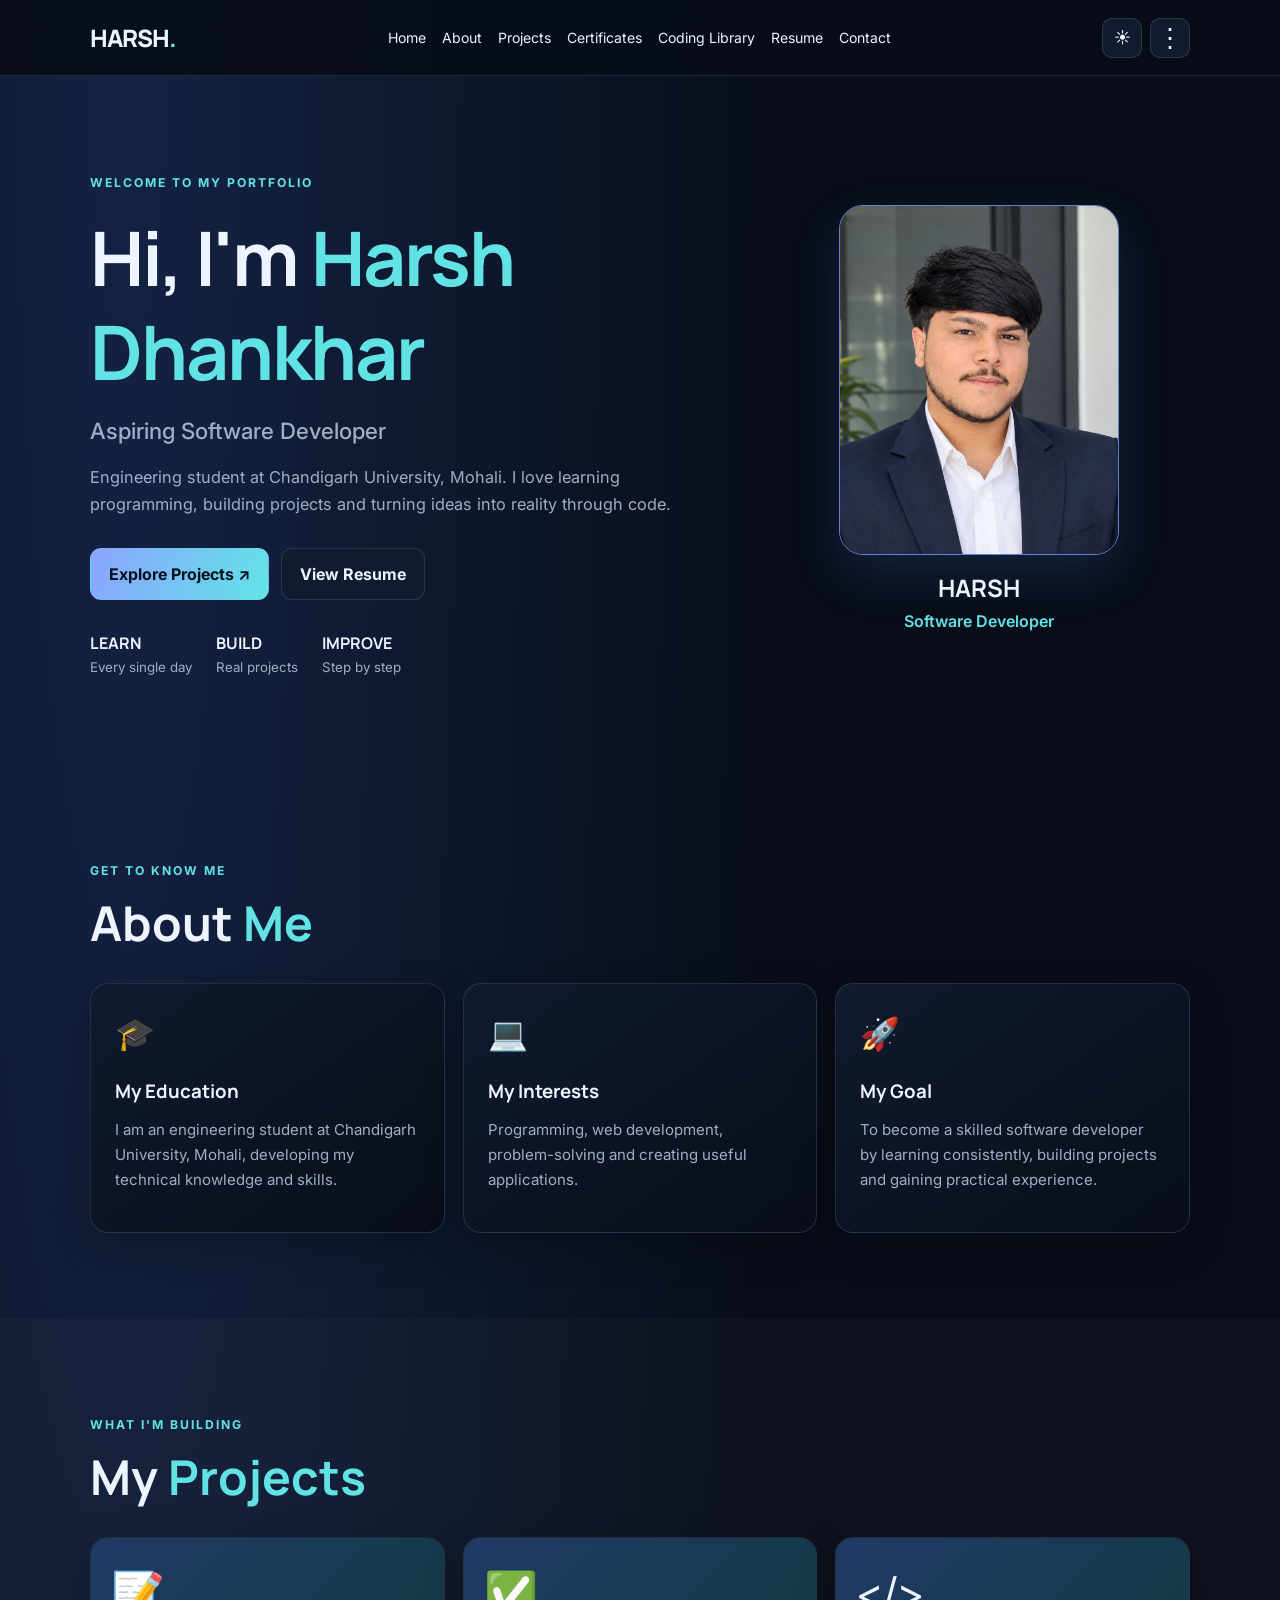
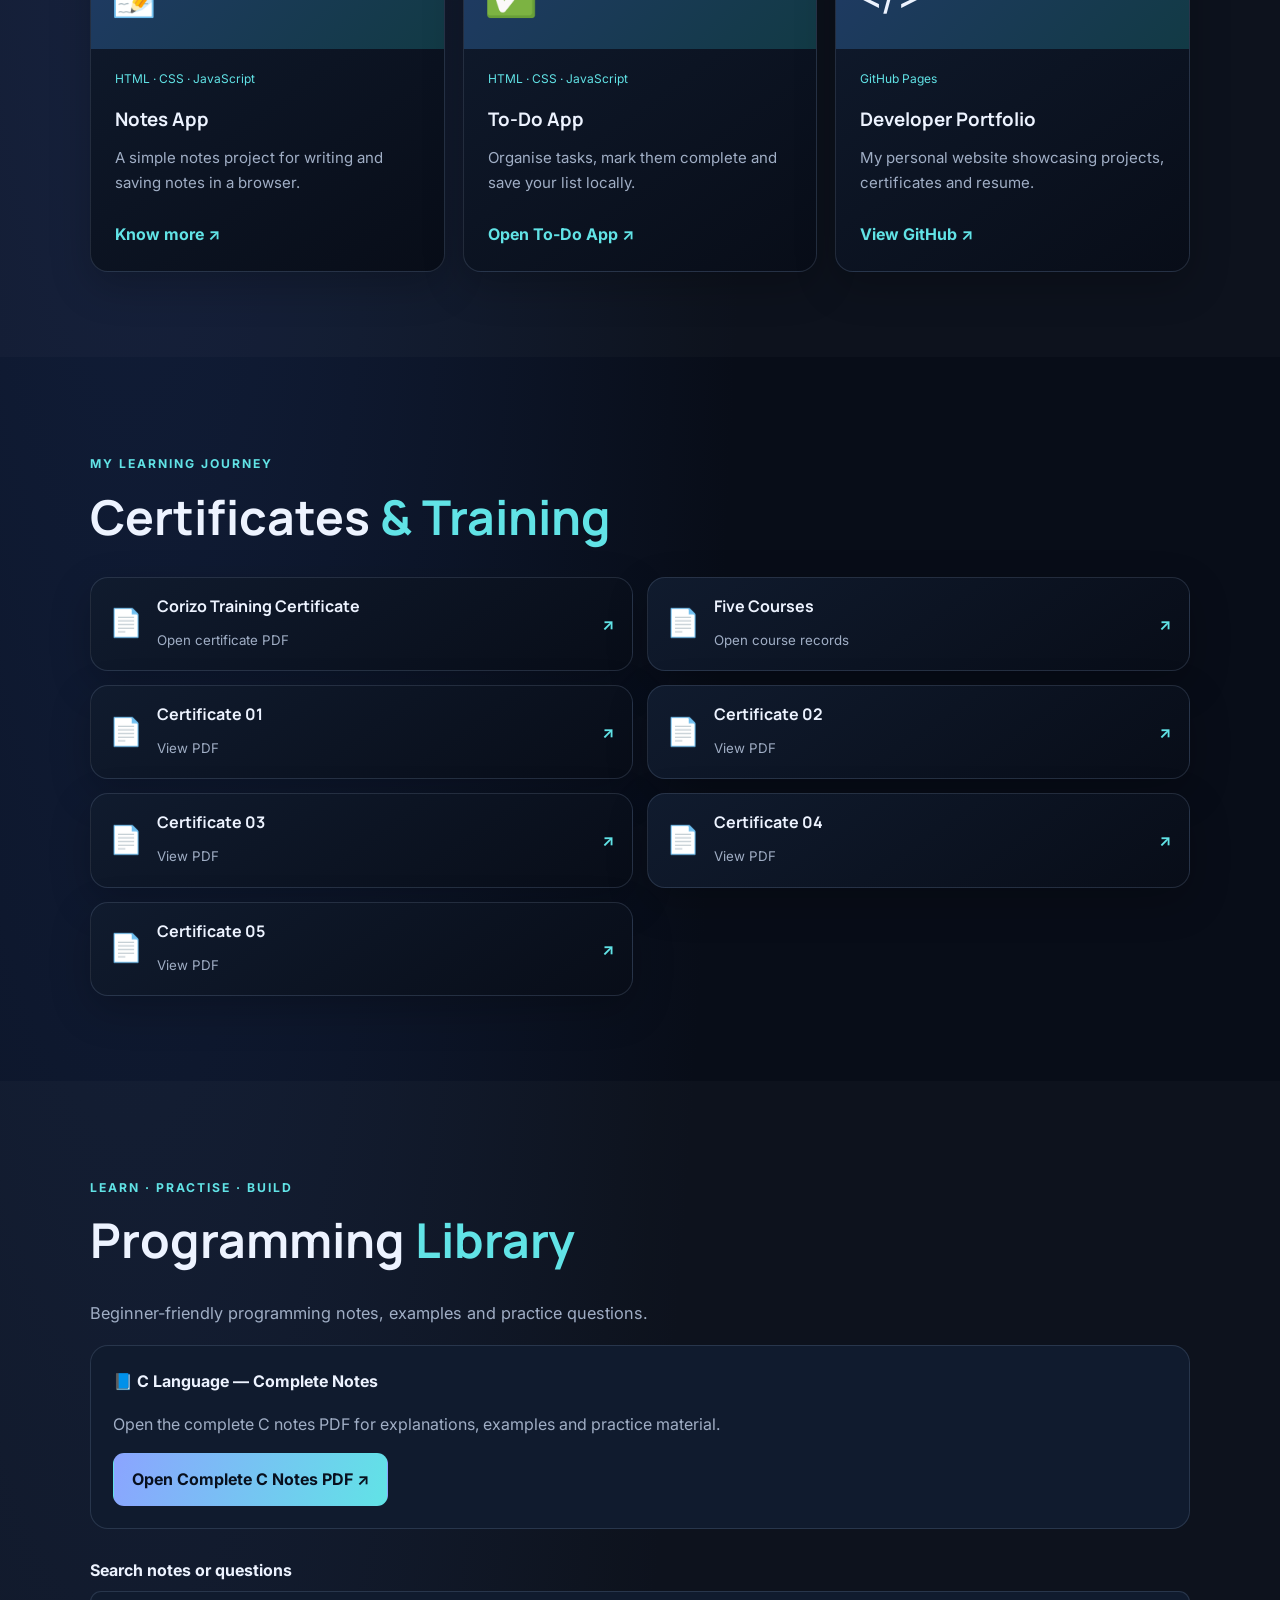
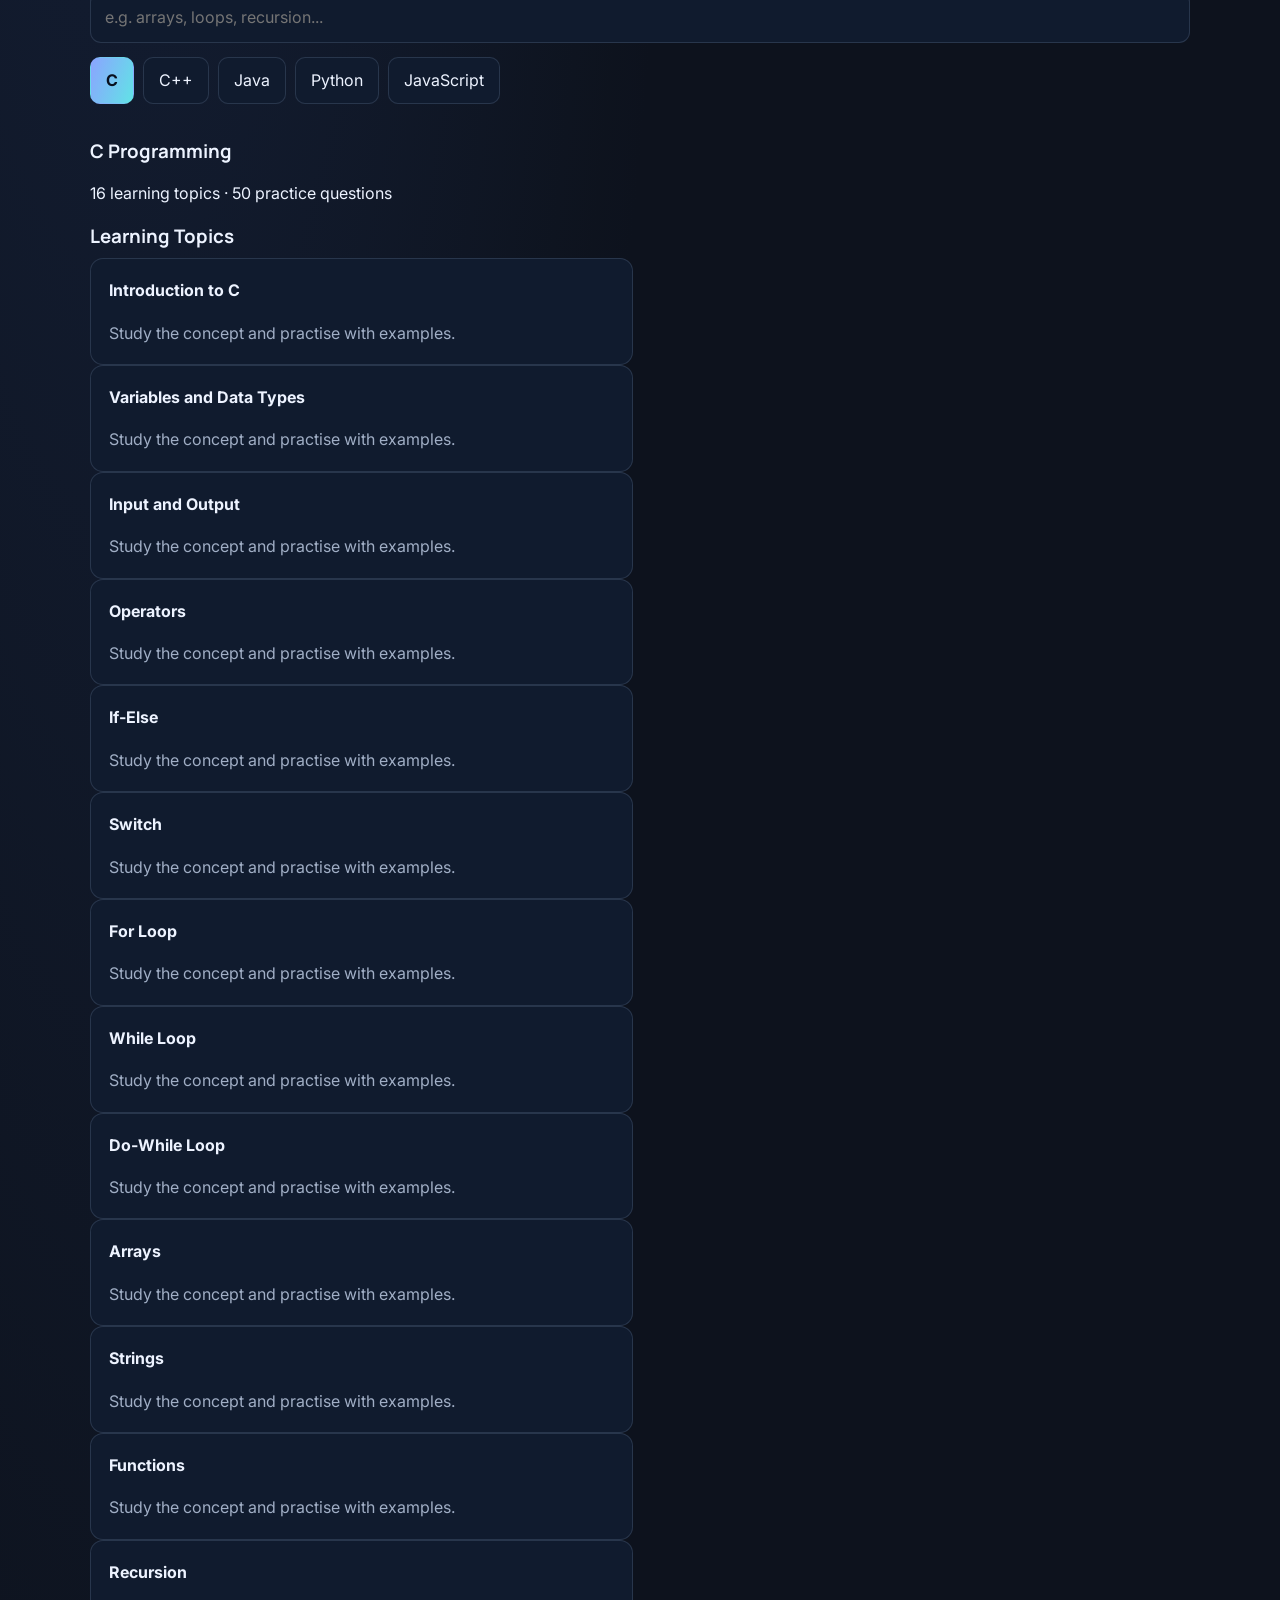
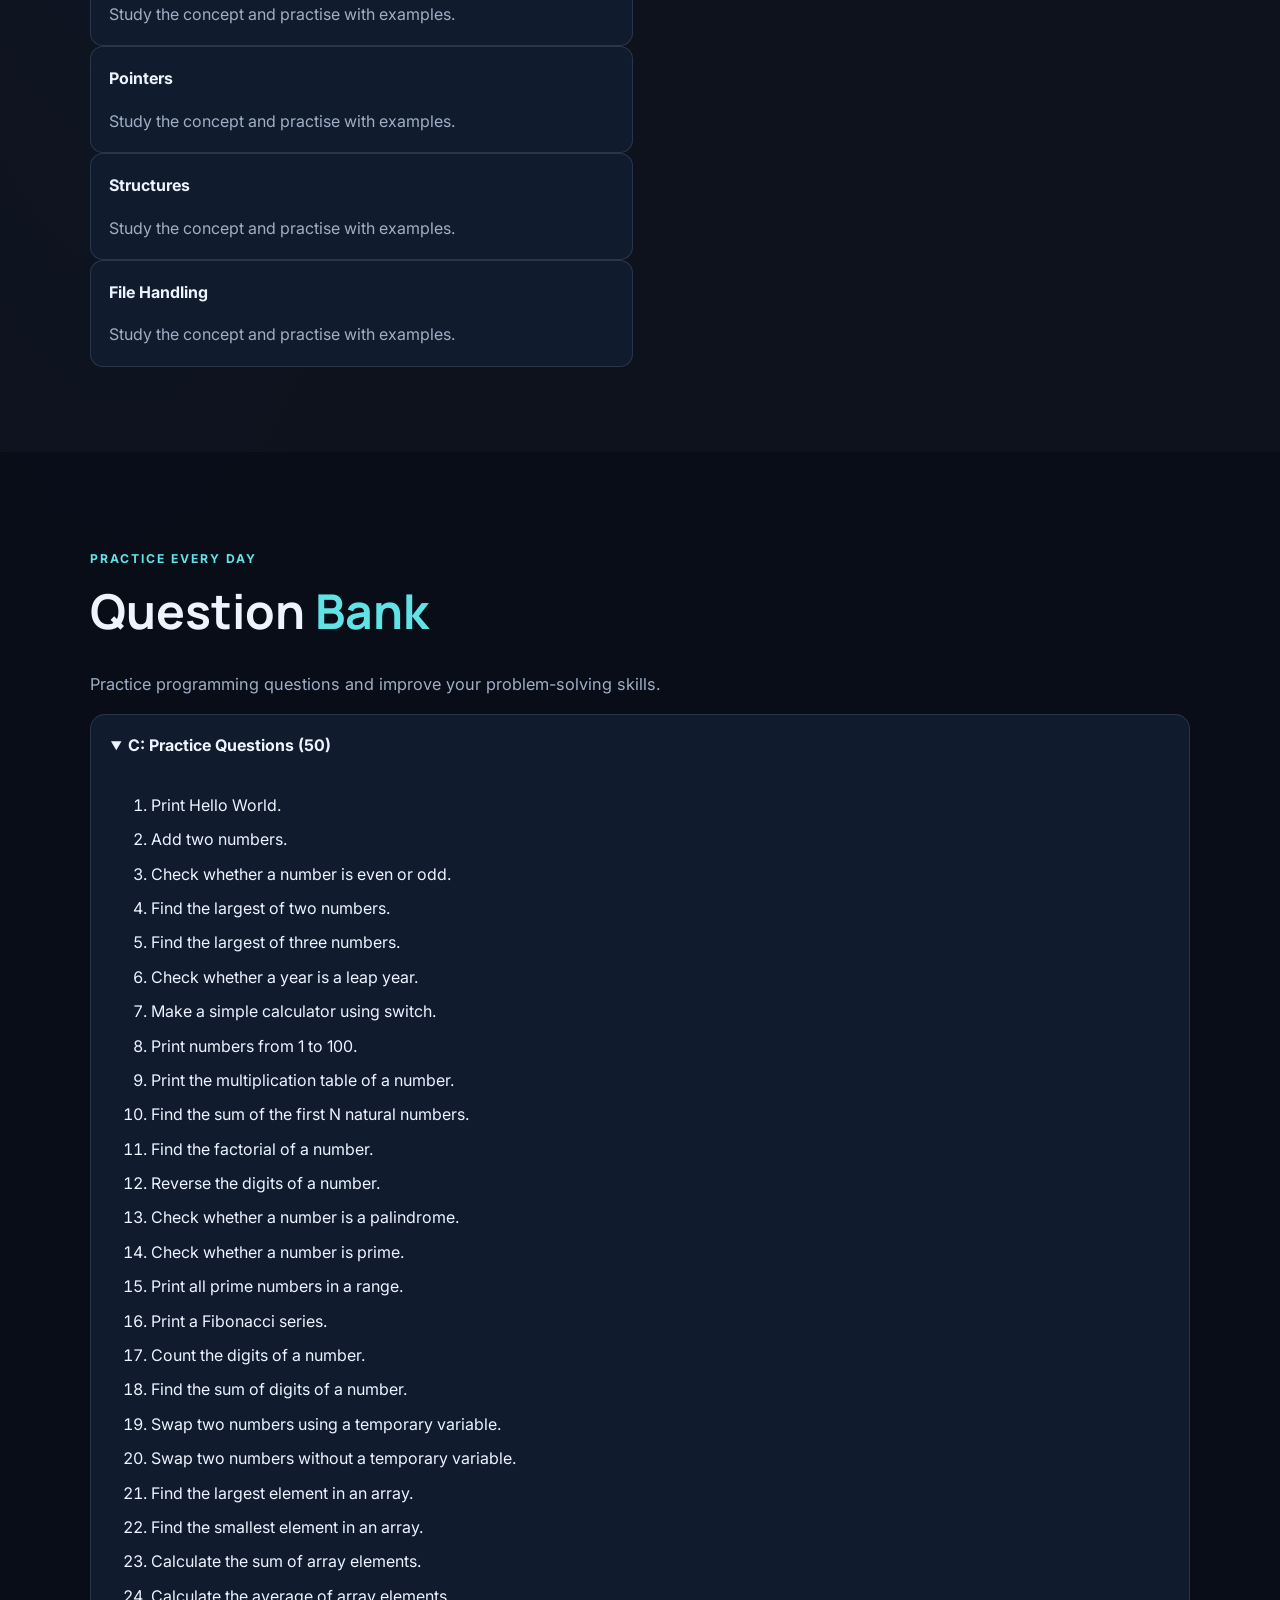
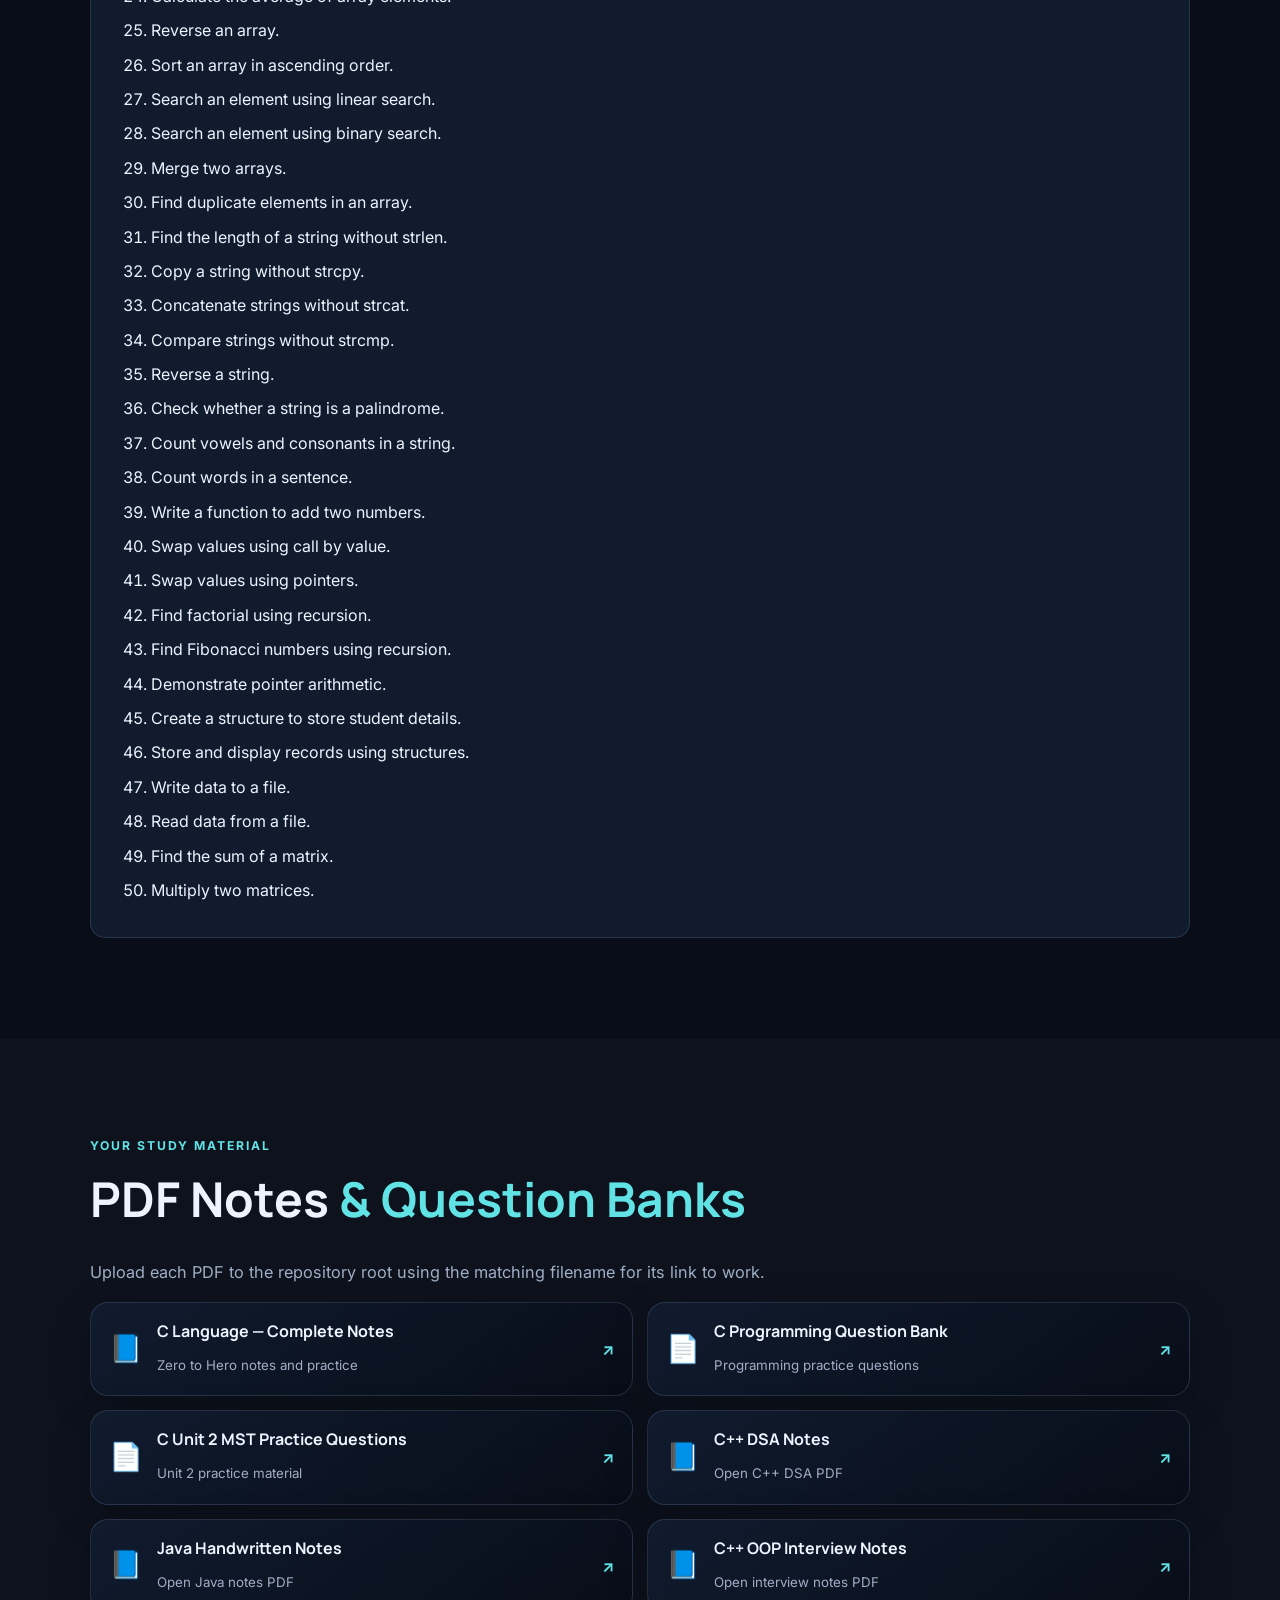
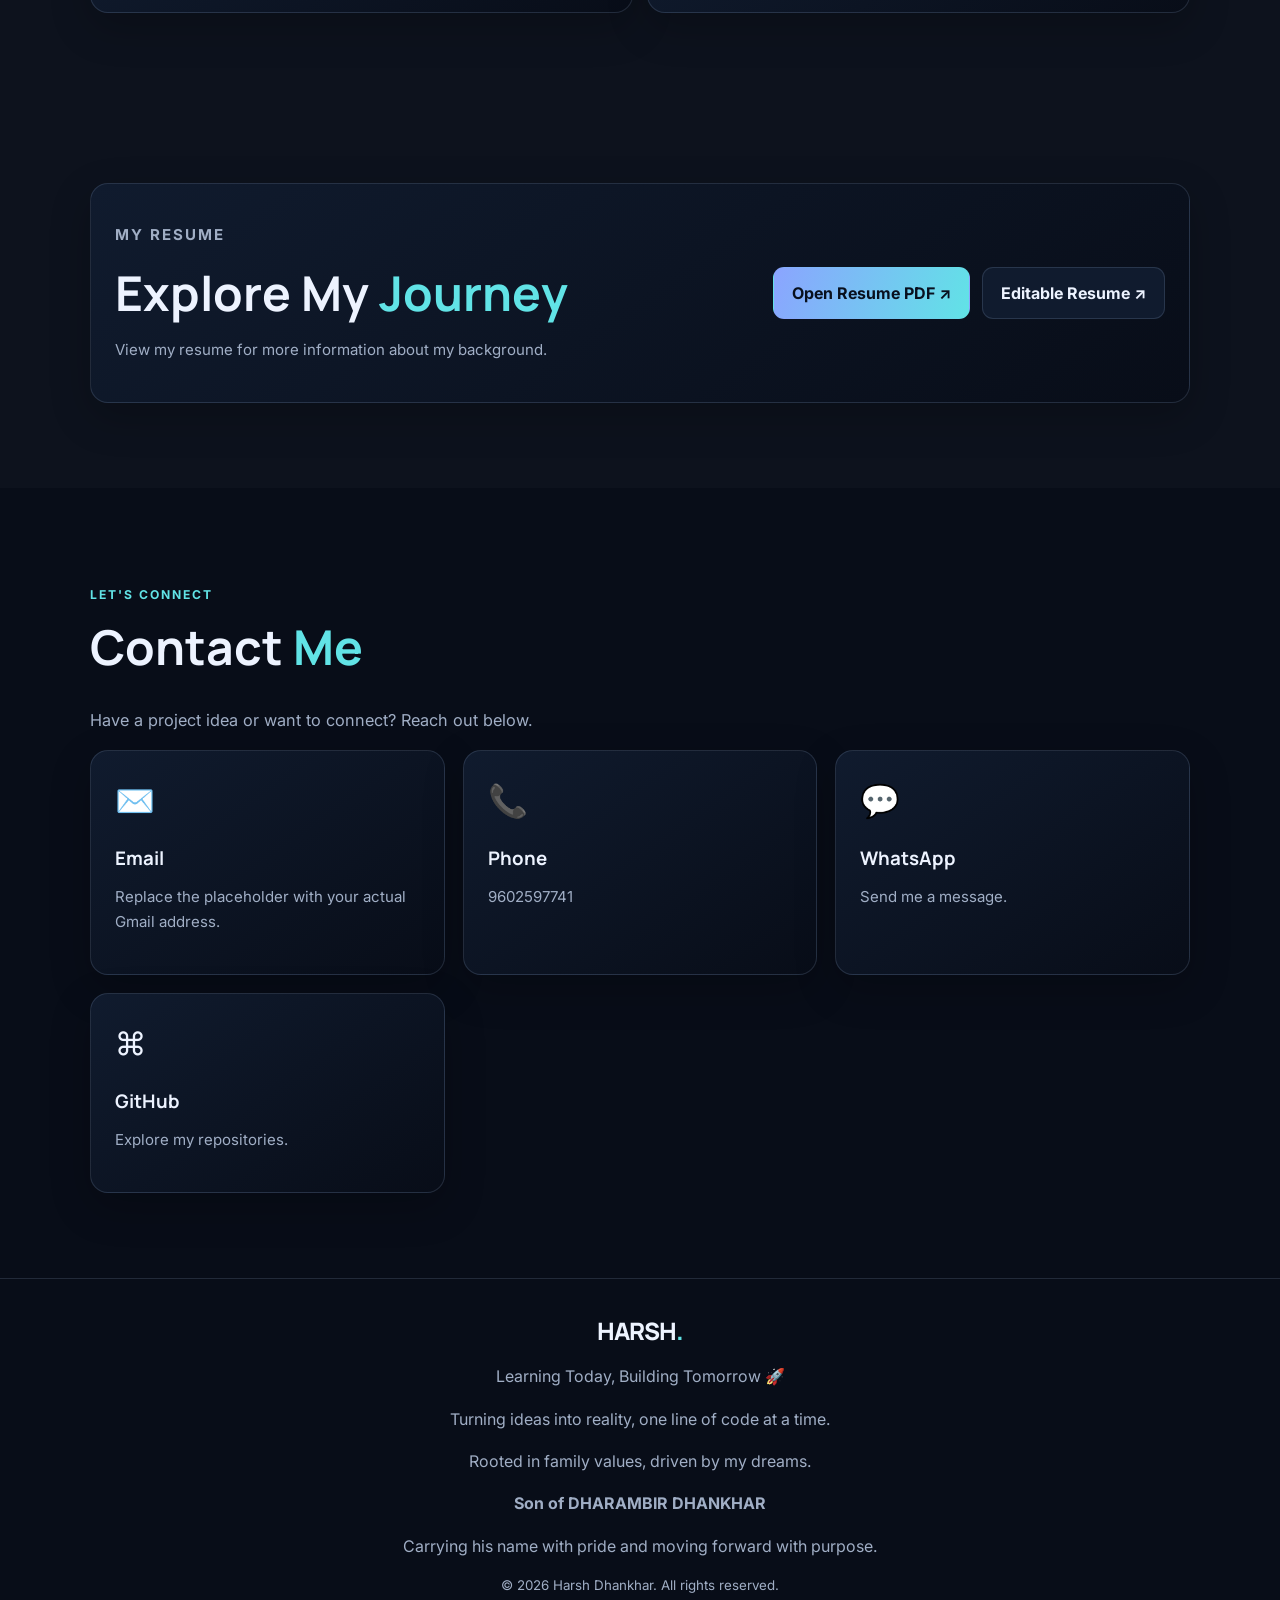
==== commit 98f91443: "update portfolio and coding library" ====
--- a/index.html
+++ b/index.html
@@ -1,220 +1,39 @@
 <!DOCTYPE html>
 <html lang="en">
 <head>
-<meta charset="UTF-8">
-<meta name="viewport" content="width=device-width, initial-scale=1">
-<meta name="author" content="Harsh Dhankhar">
-<meta name="description" content="Harsh Dhankhar's developer portfolio, projects, certificates and programming notes.">
-<meta name="robots" content="index, follow">
-<meta name="google-site-verification" content="R30KD2g1QavOhn7-BtW7ZYMr7pl92MbXufvkJG7yLrQ">
-<title>Harsh Dhankhar | Software Developer</title>
-<link rel="canonical" href="https://harshbuilds-AI-dev.github.io/">
-
-<style>
-:root {
-  color-scheme: dark;
-  --bg: #07111f;
-  --surface: #101e32;
-  --surface2: #14243b;
-  --text: #edf4ff;
-  --muted: #aab9ce;
-  --accent: #55a7ff;
-  --border: #293b54;
-  --shadow: 0 12px 32px #0003;
-}
-body.light-mode {
-  color-scheme: light;
-  --bg: #f3f7fc;
-  --surface: #ffffff;
-  --surface2: #eaf1fb;
-  --text: #17243a;
-  --muted: #52637a;
-  --accent: #075fc7;
-  --border: #d4deeb;
-  --shadow: 0 12px 30px #17243a12;
-}
-* { box-sizing: border-box; }
-html { scroll-behavior: smooth; scroll-padding-top: 85px; }
-body {
-  margin: 0;
-  background: var(--bg);
-  color: var(--text);
-  font-family: Arial, Helvetica, sans-serif;
-  line-height: 1.65;
-  transition: background .2s, color .2s;
-}
-a { color: var(--accent); text-decoration: none; }
-a:hover { text-decoration: underline; }
-button, input, select { font: inherit; }
-button { cursor: pointer; }
-.container { width: min(1100px, 92%); margin: auto; }
-.header {
-  position: sticky; top: 0; z-index: 100;
-  background: var(--surface);
-  border-bottom: 1px solid var(--border);
-}
-.nav {
-  min-height: 72px; display: flex; align-items: center;
-  justify-content: space-between; gap: 18px;
-}
-.logo { color: var(--text); font-size: 23px; font-weight: 900; }
-.logo span, h1 span, h2 span { color: var(--accent); }
-.nav-links { display: flex; align-items: center; gap: 16px; }
-.nav-links a { color: var(--text); font-size: 14px; }
-.nav-tools { display: flex; gap: 8px; align-items: center; }
-.theme-btn, .more-btn, .menu-btn {
-  color: var(--text); background: var(--surface2);
-  border: 1px solid var(--border); border-radius: 10px;
-  padding: 8px 12px; font-size: 18px;
-}
-.menu-btn { display: none; }
-.more-wrap { position: relative; }
-.more-menu {
-  display: none; position: absolute; right: 0; top: 48px;
-  width: 220px; padding: 8px; border-radius: 12px;
-  background: var(--surface); border: 1px solid var(--border);
-  box-shadow: var(--shadow);
-}
-.more-menu.show { display: grid; }
-.more-menu a, .more-menu button {
-  display: block; text-align: left; width: 100%; padding: 10px;
-  border: 0; border-radius: 7px; color: var(--text);
-  background: transparent;
-}
-.more-menu a:hover, .more-menu button:hover { background: var(--surface2); }
-.section { padding: 76px 0; }
-.alternate { background: var(--surface2); }
-.hero { padding: 85px 0; }
-.hero-grid { display: grid; grid-template-columns: 1.5fr 1fr; gap: 45px; align-items: center; }
-.eyebrow { color: var(--accent); font-weight: 800; letter-spacing: 2px; font-size: 12px; }
-h1 { font-size: clamp(34px, 5vw, 58px); line-height: 1.12; margin: 12px 0; }
-h2 { font-size: clamp(28px, 4vw, 40px); line-height: 1.2; margin: 10px 0 24px; }
-h3 { line-height: 1.3; }
-.description { max-width: 720px; color: var(--muted); }
-.buttons, .stats { display: flex; gap: 12px; flex-wrap: wrap; margin-top: 25px; }
-.btn {
-  display: inline-block; padding: 11px 17px; border-radius: 9px;
-  font-weight: 700; border: 1px solid var(--accent);
-}
-.primary { background: var(--accent); color: #06111f; }
-.secondary { color: var(--text); }
-.stats div { padding: 12px 17px; border-left: 2px solid var(--accent); }
-.stats strong, .stats small { display: block; }
-.stats small { color: var(--muted); }
-.profile-area { text-align: center; }
-.profile {
-  width: min(270px, 80%); aspect-ratio: 1; margin: auto;
-  border: 3px solid var(--accent); border-radius: 28px;
-  overflow: hidden; background: var(--surface2);
-}
-.profile img { width: 100%; height: 100%; object-fit: cover; }
-.profile-caption p { color: var(--muted); margin-top: 0; }
-.grid { display: grid; grid-template-columns: repeat(3, minmax(0, 1fr)); gap: 18px; }
-.card {
-  min-width: 0; background: var(--surface); border: 1px solid var(--border);
-  border-radius: 15px; padding: 22px; box-shadow: var(--shadow);
-}
-.card p { color: var(--muted); }
-.icon, .project-icon { font-size: 28px; }
-.tag { font-size: 12px; color: var(--accent) !important; }
-.text-link { font-weight: 700; }
-.certificate-grid { display: grid; grid-template-columns: repeat(2, minmax(0, 1fr)); gap: 14px; }
-.certificate {
-  display: flex; gap: 14px; align-items: center;
-  color: var(--text); text-decoration: none;
-}
-.certificate > span { font-size: 25px; }
-.certificate div { flex: 1; min-width: 0; }
-.certificate h3 { margin: 0 0 5px; font-size: 16px; }
-.certificate small { color: var(--muted); }
-.certificate b { color: var(--accent); }
-.library-notice { padding: 22px; border: 1px solid var(--border); border-radius: 14px; background: var(--surface); margin: 25px 0; }
-.library-notice p { color: var(--muted); }
-.language-toolbar { margin: 25px 0; }
-.language-toolbar label { display: block; margin-bottom: 8px; font-weight: 700; }
-input, select {
-  width: 100%; padding: 12px; color: var(--text);
-  background: var(--surface); border: 1px solid var(--border); border-radius: 9px;
-}
-.language-tabs { display: flex; flex-wrap: wrap; gap: 9px; margin-top: 15px; }
-.language-tab {
-  padding: 9px 15px; border-radius: 9px;
-  background: var(--surface); color: var(--text);
-  border: 1px solid var(--border);
-}
-.language-tab.active { background: var(--accent); color: #06111f; border-color: var(--accent); }
-.topic-grid { display: grid; grid-template-columns: repeat(2, minmax(0, 1fr)); gap: 14px; margin-top: 20px; }
-.topic-card { padding: 18px; background: var(--surface); border: 1px solid var(--border); border-radius: 12px; }
-.topic-card p { color: var(--muted); margin-bottom: 0; }
-.question-controls { display: grid; grid-template-columns: 1fr 220px; gap: 12px; margin: 20px 0; }
-.question-list { display: grid; gap: 12px; }
-.question {
-  background: var(--surface); border: 1px solid var(--border);
-  border-radius: 12px; padding: 18px;
-}
-.question h3 { margin-top: 0; font-size: 17px; }
-.question-options { display: grid; grid-template-columns: 1fr; gap: 8px; margin-top: 12px; }
-.option {
-  display: block; width: 100%; text-align: left; padding: 11px 13px;
-  color: var(--text); background: var(--surface2);
-  border: 1px solid var(--border); border-radius: 8px;
-}
-.option.correct { border-color: #20a464; background: #16844b22; }
-.option.incorrect { border-color: #e05252; background: #e0525222; }
-.answer-note { margin-bottom: 0; color: var(--muted); }
-.resume-box { display: flex; justify-content: space-between; align-items: center; gap: 20px; }
-.contact-card { display: block; color: var(--text); }
-.footer { padding: 35px 0; text-align: center; border-top: 1px solid var(--border); }
-.footer p, .footer small { color: var(--muted); display: block; }
-.status { color: var(--muted); }
-@media (max-width: 850px) {
-  .nav { flex-wrap: wrap; padding: 12px 0; }
-  .menu-btn { display: inline-block; margin-left: auto; }
-  .nav-links { display: none; order: 5; width: 100%; flex-direction: column; align-items: stretch; gap: 0; }
-  .nav-links.open { display: flex; }
-  .nav-links a { padding: 10px; border-top: 1px solid var(--border); }
-  .nav-tools { order: 3; }
-  .hero-grid { grid-template-columns: 1fr; }
-  .profile-area { order: -1; }
-  .grid { grid-template-columns: repeat(2, minmax(0, 1fr)); }
-}
-@media (max-width: 560px) {
-  .section { padding: 52px 0; }
-  .grid, .certificate-grid, .topic-grid, .question-controls { grid-template-columns: 1fr; }
-  .resume-box { flex-direction: column; align-items: flex-start; }
-  .stats { gap: 8px; }
-  .stats div { padding: 8px; }
-  .card { padding: 17px; }
-}
-</style>
+  <meta charset="UTF-8">
+  <meta name="viewport" content="width=device-width, initial-scale=1.0">
+  <meta name="author" content="Harsh Dhankhar">
+  <meta name="description" content="Harsh Dhankhar's developer portfolio, projects, certificates, resume and programming notes.">
+  <meta name="robots" content="index, follow">
+  <meta name="google-site-verification" content="R30KD2g1QavOhn7-BtW7ZYMr7pl92MbXufvkJG7yLrQ">
+  <title>Harsh Dhankhar | Software Developer</title>
+  <link rel="canonical" href="https://harshbuilds-AI-dev.github.io/">
+  <link rel="stylesheet" href="./style.css">
 </head>
-
 <body>
 <header class="header">
   <nav class="nav container">
     <a class="logo" href="#home">HARSH<span>.</span></a>
     <button class="menu-btn" id="menuBtn" aria-label="Open menu" aria-expanded="false">☰</button>
-
     <div class="nav-links" id="navLinks">
       <a href="#home">Home</a>
       <a href="#about">About</a>
       <a href="#projects">Projects</a>
       <a href="#certificates">Certificates</a>
       <a href="#coding-library">Coding Library</a>
-      <a href="#language-questions">Questions</a>
       <a href="#resume">Resume</a>
       <a href="#contact">Contact</a>
     </div>
-
     <div class="nav-tools">
       <button class="theme-btn" id="themeBtn" type="button" aria-label="Switch theme">☀️</button>
       <div class="more-wrap">
         <button class="more-btn" id="moreBtn" type="button" aria-expanded="false" aria-label="More options">⋮</button>
         <div class="more-menu" id="moreMenu">
-          <a href="#coding-library">📚 Coding Notes</a>
-          <a href="#language-questions">🧠 Practice Questions</a>
-          <a href="#pdf-notes">📄 PDF Notes</a>
-          <button id="menuThemeBtn" type="button">🌗 Switch Theme</button>
+          <a href="#coding-library">📚 Coding notes</a>
+          <a href="#language-questions">🧠 Practice questions</a>
+          <a href="#pdf-notes">📄 PDF notes</a>
+          <button id="menuThemeBtn" type="button">🌗 Switch theme</button>
         </div>
       </div>
     </div>
@@ -222,459 +41,207 @@
 </header>
 
 <main>
-<section class="hero section" id="home">
-  <div class="container hero-grid">
-    <div>
-      <p class="eyebrow">WELCOME TO MY PORTFOLIO</p>
-      <h1>Hi, I'm <span>Harsh Dhankhar</span></h1>
-      <h2>Aspiring Software Developer</h2>
-      <p class="description">Engineering student at Chandigarh University, Mohali. I enjoy learning programming, building projects and turning ideas into reality through code.</p>
+  <section class="hero section" id="home">
+    <div class="container hero-grid">
+      <div>
+        <p class="eyebrow">WELCOME TO MY PORTFOLIO</p>
+        <h1>Hi, I'm <span>Harsh Dhankhar</span></h1>
+        <h2>Aspiring Software Developer</h2>
+        <p class="description">Engineering student at Chandigarh University, Mohali. I love learning programming, building projects and turning ideas into reality through code.</p>
+        <div class="buttons">
+          <a href="#projects" class="btn primary">Explore Projects ↗️</a>
+          <a href="./resume.pdf" target="_blank" rel="noopener" class="btn secondary">View Resume</a>
+        </div>
+        <div class="stats">
+          <div><strong>LEARN</strong><small>Every single day</small></div>
+          <div><strong>BUILD</strong><small>Real projects</small></div>
+          <div><strong>IMPROVE</strong><small>Step by step</small></div>
+        </div>
+      </div>
+      <div class="profile-area">
+        <div class="profile">
+          <img src="./profile.jpg" alt="Harsh Dhankhar" onerror="this.style.display='none';document.getElementById('fallback').style.display='grid';">
+          <div id="fallback">H<span>.</span></div>
+        </div>
+        <div class="profile-caption">
+          <h3>HARSH</h3>
+          <p>Software Developer</p>
+        </div>
+      </div>
+    </div>
+  </section>
+
+  <section class="section" id="about">
+    <div class="container">
+      <p class="eyebrow">GET TO KNOW ME</p>
+      <h2>About <span>Me</span></h2>
+      <div class="grid">
+        <article class="card"><div class="icon">🎓</div><h3>My Education</h3><p>I am an engineering student at Chandigarh University, Mohali, developing my technical knowledge and skills.</p></article>
+        <article class="card"><div class="icon">💻</div><h3>My Interests</h3><p>Programming, web development, problem-solving and creating useful applications.</p></article>
+        <article class="card"><div class="icon">🚀</div><h3>My Goal</h3><p>To become a skilled software developer by learning consistently, building projects and gaining practical experience.</p></article>
+      </div>
+    </div>
+  </section>
+
+  <section class="section alternate" id="projects">
+    <div class="container">
+      <p class="eyebrow">WHAT I'M BUILDING</p>
+      <h2>My <span>Projects</span></h2>
+      <div class="grid">
+        <article class="card project"><div class="project-icon">📝</div><p class="tag">HTML · CSS · JavaScript</p><h3>Notes App</h3><p>A simple notes project for writing and saving notes in a browser.</p><a class="text-link" href="#contact">Know more ↗️</a></article>
+        <article class="card project"><div class="project-icon">✅</div><p class="tag">HTML · CSS · JavaScript</p><h3>To-Do App</h3><p>Organise tasks, mark them complete and save your list locally.</p><a class="text-link" href="./todo.html">Open To-Do App ↗️</a></article>
+        <article class="card project"><div class="project-icon">&lt;/&gt;</div><p class="tag">GitHub Pages</p><h3>Developer Portfolio</h3><p>My personal website showcasing projects, certificates and resume.</p><a class="text-link" href="https://github.com/harshbuilds-AI-dev" target="_blank" rel="noopener">View GitHub ↗️</a></article>
+      </div>
+    </div>
+  </section>
+
+  <section class="section" id="certificates">
+    <div class="container">
+      <p class="eyebrow">MY LEARNING JOURNEY</p>
+      <h2>Certificates <span>&amp; Training</span></h2>
+      <div class="certificate-grid">
+        <a class="certificate card" href="./Harsh_Training_Certificate_Corizo_certificate.pdf" target="_blank" rel="noopener"><span>📄</span><div><h3>Corizo Training Certificate</h3><small>Open certificate PDF</small></div><b>↗️</b></a>
+        <a class="certificate card" href="./5%20courses.pdf" target="_blank" rel="noopener"><span>📄</span><div><h3>Five Courses</h3><small>Open course records</small></div><b>↗️</b></a>
+        <a class="certificate card" href="./c1.pdf" target="_blank" rel="noopener"><span>📄</span><div><h3>Certificate 01</h3><small>View PDF</small></div><b>↗️</b></a>
+        <a class="certificate card" href="./c2.pdf" target="_blank" rel="noopener"><span>📄</span><div><h3>Certificate 02</h3><small>View PDF</small></div><b>↗️</b></a>
+        <a class="certificate card" href="./c3.pdf" target="_blank" rel="noopener"><span>📄</span><div><h3>Certificate 03</h3><small>View PDF</small></div><b>↗️</b></a>
+        <a class="certificate card" href="./c4.pdf" target="_blank" rel="noopener"><span>📄</span><div><h3>Certificate 04</h3><small>View PDF</small></div><b>↗️</b></a>
+        <a class="certificate card" href="./c5.pdf" target="_blank" rel="noopener"><span>📄</span><div><h3>Certificate 05</h3><small>View PDF</small></div><b>↗️</b></a>
+      </div>
+    </div>
+  </section>
+
+  <section class="section alternate" id="coding-library">
+    <div class="container">
+      <p class="eyebrow">LEARN · PRACTISE · BUILD</p>
+      <h2>Programming <span>Library</span></h2>
+      <p class="description">Beginner-friendly programming notes, examples and practice questions.</p>
+      <div class="library-notice">
+        <strong>📘 C Language — Complete Notes</strong>
+        <p>Open the complete C notes PDF for explanations, examples and practice material.</p>
+        <a class="btn primary" href="./c-notes.pdf" target="_blank" rel="noopener">Open Complete C Notes PDF ↗️</a>
+      </div>
+      <div class="language-toolbar">
+        <label for="languageSearch">Search notes or questions</label>
+        <input id="languageSearch" type="search" placeholder="e.g. arrays, loops, recursion..." autocomplete="off">
+        <div class="language-tabs" id="languageTabs" role="tablist" aria-label="Programming languages"></div>
+      </div>
+      <div id="languageContent" class="language-content"></div>
+    </div>
+  </section>
+
+  <section class="section" id="language-questions">
+    <div class="container">
+      <p class="eyebrow">PRACTICE EVERY DAY</p>
+      <h2>Question <span>Bank</span></h2>
+      <p class="description">Practice programming questions and improve your problem-solving skills.</p>
+      <div id="questionBank" class="question-bank"></div>
+    </div>
+  </section>
+
+  <section class="section alternate" id="pdf-notes">
+    <div class="container">
+      <p class="eyebrow">YOUR STUDY MATERIAL</p>
+      <h2>PDF Notes <span>&amp; Question Banks</span></h2>
+      <p class="description">Upload each PDF to the repository root using the matching filename for its link to work.</p>
+      <div class="certificate-grid">
+        <a class="certificate card" href="./c-notes.pdf" target="_blank" rel="noopener"><span>📘</span><div><h3>C Language — Complete Notes</h3><small>Zero to Hero notes and practice</small></div><b>↗️</b></a>
+        <a class="certificate card" href="./Programming_in_C_Question_Bank_CU_Helpdesk.pdf" target="_blank" rel="noopener"><span>📄</span><div><h3>C Programming Question Bank</h3><small>Programming practice questions</small></div><b>↗️</b></a>
+        <a class="certificate card" href="./Unit%202%20C_Programming_MST_Practice_Questions%283%29.pdf" target="_blank" rel="noopener"><span>📄</span><div><h3>C Unit 2 MST Practice Questions</h3><small>Unit 2 practice material</small></div><b>↗️</b></a>
+        <a class="certificate card" href="./C%2B%2B%20DSA%20by%20Love%20babbar.pdf" target="_blank" rel="noopener"><span>📘</span><div><h3>C++ DSA Notes</h3><small>Open C++ DSA PDF</small></div><b>↗️</b></a>
+        <a class="certificate card" href="./Java%20Handwritten%20Notes%20-2%20%281%29.pdf" target="_blank" rel="noopener"><span>📘</span><div><h3>Java Handwritten Notes</h3><small>Open Java notes PDF</small></div><b>↗️</b></a>
+        <a class="certificate card" href="./Oops%20in%20c%2B%2B%20INTERVIEW%20SERIES%20-2.pdf" target="_blank" rel="noopener"><span>📘</span><div><h3>C++ OOP Interview Notes</h3><small>Open interview notes PDF</small></div><b>↗️</b></a>
+      </div>
+    </div>
+  </section>
+
+  <section class="section alternate" id="resume">
+    <div class="container resume-box card">
+      <div><p class="eyebrow">MY RESUME</p><h2>Explore My <span>Journey</span></h2><p>View my resume for more information about my background.</p></div>
       <div class="buttons">
-        <a href="#projects" class="btn primary">Explore Projects ↗</a>
-        <a href="./resume.pdf" target="_blank" rel="noopener" class="btn secondary">View Resume</a>
-      </div>
-      <div class="stats">
-        <div><strong>LEARN</strong><small>Every single day</small></div>
-        <div><strong>BUILD</strong><small>Real projects</small></div>
-        <div><strong>IMPROVE</strong><small>Step by step</small></div>
-      </div>
-    </div>
-    <div class="profile-area">
-      <div class="profile">
-        <img src="./profile.jpg" alt="Harsh Dhankhar" onerror="this.style.display='none'">
-      </div>
-      <div class="profile-caption"><h3>HARSH</h3><p>Software Developer</p></div>
-    </div>
-  </div>
-</section>
-
-<section class="section" id="about">
-  <div class="container">
-    <p class="eyebrow">GET TO KNOW ME</p><h2>About <span>Me</span></h2>
-    <div class="grid">
-      <article class="card"><div class="icon">🎓</div><h3>My Education</h3><p>Engineering student at Chandigarh University, developing technical knowledge and skills.</p></article>
-      <article class="card"><div class="icon">💻</div><h3>My Interests</h3><p>Programming, web development, problem-solving and useful applications.</p></article>
-      <article class="card"><div class="icon">🚀</div><h3>My Goal</h3><p>Become a skilled software developer by learning consistently and building practical projects.</p></article>
-    </div>
-  </div>
-</section>
-
-<section class="section alternate" id="projects">
-  <div class="container">
-    <p class="eyebrow">WHAT I'M BUILDING</p><h2>My <span>Projects</span></h2>
-    <div class="grid">
-      <article class="card project"><div class="project-icon">📝</div><p class="tag">HTML · CSS · JavaScript</p><h3>Notes App</h3><p>A simple app for writing and saving notes in a browser.</p><a class="text-link" href="#contact">Know more ↗</a></article>
-      <article class="card project"><div class="project-icon">✅</div><p class="tag">HTML · CSS · JavaScript</p><h3>To-Do App</h3><p>Organise tasks, mark them complete and save your list.</p><a class="text-link" href="./todo.html">Open To-Do App ↗</a></article>
-      <article class="card project"><div class="project-icon">&lt;/&gt;</div><p class="tag">GitHub Pages</p><h3>Developer Portfolio</h3><p>My personal website showcasing projects and certificates.</p><a class="text-link" href="https://github.com/harshbuilds-AI-dev" target="_blank" rel="noopener">View GitHub ↗</a></article>
-    </div>
-  </div>
-</section>
-
-<section class="section" id="certificates">
-  <div class="container">
-    <p class="eyebrow">MY LEARNING JOURNEY</p><h2>Certificates <span>&amp; Training</span></h2>
-    <div class="certificate-grid">
-      <a class="certificate card" href="./Harsh_Training_Certificate_Corizo_certificate.pdf" target="_blank" rel="noopener"><span>📄</span><div><h3>Corizo Training Certificate</h3><small>Open certificate PDF</small></div><b>↗</b></a>
-      <a class="certificate card" href="./5%20courses.pdf" target="_blank" rel="noopener"><span>📄</span><div><h3>Five Courses</h3><small>Open course records</small></div><b>↗</b></a>
-      <a class="certificate card" href="./c1.pdf" target="_blank" rel="noopener"><span>📄</span><div><h3>Certificate 01</h3><small>View PDF</small></div><b>↗</b></a>
-      <a class="certificate card" href="./c2.pdf" target="_blank" rel="noopener"><span>📄</span><div><h3>Certificate 02</h3><small>View PDF</small></div><b>↗</b></a>
-      <a class="certificate card" href="./c3.pdf" target="_blank" rel="noopener"><span>📄</span><div><h3>Certificate 03</h3><small>View PDF</small></div><b>↗</b></a>
-      <a class="certificate card" href="./c4.pdf" target="_blank" rel="noopener"><span>📄</span><div><h3>Certificate 04</h3><small>View PDF</small></div><b>↗</b></a>
-      <a class="certificate card" href="./c5.pdf" target="_blank" rel="noopener"><span>📄</span><div><h3>Certificate 05</h3><small>View PDF</small></div><b>↗</b></a>
-    </div>
-  </div>
-</section>
-
-<section class="section alternate" id="coding-library">
-  <div class="container">
-    <p class="eyebrow">LEARN · PRACTISE · BUILD</p><h2>Programming <span>Library</span></h2>
-    <p class="description">Beginner-friendly topics for C, C++, Java, Python and JavaScript.</p>
-    <div class="library-notice">
-      <strong>📘 C Language — Complete Notes</strong>
-      <p>If the PDF is uploaded to the repository with the exact filename below, this button will open it.</p>
-      <a class="btn primary" href="./C%20Language_Zero_To_Hero_Notes%2BGuide%2BPrac.pdf" target="_blank" rel="noopener">Open Complete C Notes PDF ↗</a>
-    </div>
-    <div class="language-toolbar">
-      <label for="languageSearch">Search topics or questions</label>
-      <input id="languageSearch" type="search" placeholder="e.g. arrays, loops, functions">
-      <div class="language-tabs" id="languageTabs" role="tablist" aria-label="Programming languages"></div>
-    </div>
-    <div id="languageContent" class="topic-grid"></div>
-  </div>
-</section>
-
-<section class="section" id="language-questions">
-  <div class="container">
-    <p class="eyebrow">PRACTICE EVERY DAY</p><h2>Question <span>Bank</span></h2>
-    <p class="description">Choose a language and practise these beginner-level multiple-choice questions.</p>
-    <div class="question-controls">
-      <input id="questionSearch" type="search" placeholder="Search questions...">
-      <select id="questionLanguage" aria-label="Filter by language">
-        <option value="All">All languages</option>
-        <option value="C">C</option><option value="C++">C++</option>
-        <option value="Java">Java</option><option value="Python">Python</option>
-        <option value="JavaScript">JavaScript</option>
-      </select>
-    </div>
-    <p id="questionCount" class="status" aria-live="polite"></p>
-    <div id="questionBank" class="question-list"></div>
-  </div>
-</section>
-
-<section class="section alternate" id="pdf-notes">
-  <div class="container">
-    <p class="eyebrow">YOUR STUDY MATERIAL</p><h2>PDF Notes <span>&amp; Question Banks</span></h2>
-    <p class="description">These links work only when each PDF is uploaded to the repository root with the exact same filename.</p>
-    <div class="certificate-grid">
-      <a class="certificate card" href="./C%20Language_Zero_To_Hero_Notes%2BGuide%2BPrac.pdf" target="_blank" rel="noopener"><span>📘</span><div><h3>C Language — Complete Notes</h3><small>Open C notes PDF</small></div><b>↗</b></a>
-      <a class="certificate card" href="./Programming_in_C_Question_Bank_CU_Helpdesk.pdf" target="_blank" rel="noopener"><span>📄</span><div><h3>C Programming Question Bank</h3><small>Practice questions PDF</small></div><b>↗</b></a>
-      <a class="certificate card" href="./Unit%202%20C_Programming_MST_Practice_Questions%283%29.pdf" target="_blank" rel="noopener"><span>📄</span><div><h3>C Unit 2 MST Practice</h3><small>Open PDF</small></div><b>↗</b></a>
-      <a class="certificate card" href="./C%2B%2B%20DSA%20by%20Love%20babbar.pdf" target="_blank" rel="noopener"><span>📘</span><div><h3>C++ DSA Notes</h3><small>Open PDF</small></div><b>↗</b></a>
-      <a class="certificate card" href="./Java%20Handwritten%20Notes%20-2%20%281%29.pdf" target="_blank" rel="noopener"><span>📘</span><div><h3>Java Handwritten Notes</h3><small>Open PDF</small></div><b>↗</b></a>
-      <a class="certificate card" href="./Oops%20in%20c%2B%2B%20INTERVIEW%20SERIES%20-2.pdf" target="_blank" rel="noopener"><span>📘</span><div><h3>C++ OOP Interview Notes</h3><small>Open PDF</small></div><b>↗</b></a>
-    </div>
-  </div>
-</section>
-
-<section class="section alternate" id="resume">
-  <div class="container resume-box card">
-    <div><p class="eyebrow">MY RESUME</p><h2>Explore My <span>Journey</span></h2><p>View my resume for more information about my background.</p></div>
-    <a href="./resume.pdf" class="btn primary" target="_blank" rel="noopener">Open Resume PDF ↗</a>
-  </div>
-</section>
-
-<section class="section" id="contact">
-  <div class="container">
-    <p class="eyebrow">LET'S CONNECT</p><h2>Contact <span>Me</span></h2>
-    <p class="description">Have a project idea or want to connect? Reach out below.</p>
-    <div class="grid">
-      <a class="card contact-card" href="https://github.com/harshbuilds-AI-dev" target="_blank" rel="noopener"><div class="icon">⌘</div><h3>GitHub</h3><p>Explore my repositories.</p></a>
-      <a class="card contact-card" href="#projects"><div class="icon">💻</div><h3>Projects</h3><p>See what I am building.</p></a>
-      <a class="card contact-card" href="#coding-library"><div class="icon">📚</div><h3>Coding Library</h3><p>Practise programming.</p></a>
-    </div>
-  </div>
-</section>
+        <a href="./resume.pdf" class="btn primary" target="_blank" rel="noopener">Open Resume PDF ↗️</a>
+        <a href="./resume-editable.docx" class="btn secondary">Editable Resume ↗️</a>
+      </div>
+    </div>
+  </section>
+
+  <section class="section" id="contact">
+    <div class="container">
+      <p class="eyebrow">LET'S CONNECT</p>
+      <h2>Contact <span>Me</span></h2>
+      <p class="description">Have a project idea or want to connect? Reach out below.</p>
+      <div class="grid">
+        <a class="card contact-card" href="mailto:YOUR_GMAIL@gmail.com"><div class="icon">✉️</div><h3>Email</h3><p>Replace the placeholder with your actual Gmail address.</p></a>
+        <a class="card contact-card" href="tel:9602597741"><div class="icon">📞</div><h3>Phone</h3><p>9602597741</p></a>
+        <a class="card contact-card" href="https://wa.me/919602597741" target="_blank" rel="noopener"><div class="icon">💬</div><h3>WhatsApp</h3><p>Send me a message.</p></a>
+        <a class="card contact-card" href="https://github.com/harshbuilds-AI-dev" target="_blank" rel="noopener"><div class="icon">⌘</div><h3>GitHub</h3><p>Explore my repositories.</p></a>
+      </div>
+    </div>
+  </section>
 </main>
 
 <footer class="footer">
   <a class="logo" href="#home">HARSH<span>.</span></a>
   <p>Learning Today, Building Tomorrow 🚀</p>
   <p>Turning ideas into reality, one line of code at a time.</p>
+  <p>Rooted in family values, driven by my dreams.</p>
+  <p><strong>Son of DHARAMBIR DHANKHAR</strong></p>
+  <p>Carrying his name with pride and moving forward with purpose.</p>
   <small>© 2026 Harsh Dhankhar. All rights reserved.</small>
 </footer>
 
+<script src="./coding-library.js"></script>
 <script>
-"use strict";
-
-// Mobile navigation
-const menuBtn = document.getElementById("menuBtn");
-const navLinks = document.getElementById("navLinks");
-
-menuBtn.addEventListener("click", () => {
-  const open = navLinks.classList.toggle("open");
-  menuBtn.setAttribute("aria-expanded", String(open));
-});
-
-navLinks.querySelectorAll("a").forEach(link => {
-  link.addEventListener("click", () => {
-    navLinks.classList.remove("open");
-    menuBtn.setAttribute("aria-expanded", "false");
-  });
-});
-
-// Three-dot menu
-const moreBtn = document.getElementById("moreBtn");
-const moreMenu = document.getElementById("moreMenu");
-
-moreBtn.addEventListener("click", event => {
-  event.stopPropagation();
-  const open = moreMenu.classList.toggle("show");
-  moreBtn.setAttribute("aria-expanded", String(open));
-});
-
-document.addEventListener("click", event => {
-  if (!event.target.closest(".more-wrap")) {
+  const menuBtn = document.getElementById("menuBtn");
+  const navLinks = document.getElementById("navLinks");
+  const moreBtn = document.getElementById("moreBtn");
+  const moreMenu = document.getElementById("moreMenu");
+  const themeBtn = document.getElementById("themeBtn");
+
+  menuBtn.addEventListener("click", () => {
+    const opened = navLinks.classList.toggle("open");
+    menuBtn.setAttribute("aria-expanded", String(opened));
+  });
+
+  navLinks.querySelectorAll("a").forEach(link => {
+    link.addEventListener("click", () => {
+      navLinks.classList.remove("open");
+      menuBtn.setAttribute("aria-expanded", "false");
+    });
+  });
+
+  moreBtn.addEventListener("click", () => {
+    const opened = moreMenu.classList.toggle("show");
+    moreBtn.setAttribute("aria-expanded", String(opened));
+  });
+
+  document.addEventListener("click", event => {
+    if (!event.target.closest(".more-wrap")) {
+      moreMenu.classList.remove("show");
+      moreBtn.setAttribute("aria-expanded", "false");
+    }
+  });
+
+  function toggleTheme() {
+    const light = document.body.classList.toggle("light-mode");
+    themeBtn.textContent = light ? "🌙" : "☀️";
+    try {
+      localStorage.setItem("harsh-theme", light ? "light" : "dark");
+    } catch (error) {}
+  }
+
+  themeBtn.addEventListener("click", toggleTheme);
+  document.getElementById("menuThemeBtn").addEventListener("click", () => {
+    toggleTheme();
     moreMenu.classList.remove("show");
-    moreBtn.setAttribute("aria-expanded", "false");
-  }
-});
-
-// Dark / Light mode
-const themeBtn = document.getElementById("themeBtn");
-
-function setTheme(theme) {
-  const light = theme === "light";
-  document.body.classList.toggle("light-mode", light);
-  themeBtn.textContent = light ? "🌙" : "☀️";
-  themeBtn.setAttribute("aria-label", light ? "Switch to dark mode" : "Switch to light mode");
-  try { localStorage.setItem("harsh-theme", theme); } catch (error) {}
-}
-
-function toggleTheme() {
-  setTheme(document.body.classList.contains("light-mode") ? "dark" : "light");
-}
-
-themeBtn.addEventListener("click", toggleTheme);
-document.getElementById("menuThemeBtn").addEventListener("click", () => {
-  toggleTheme();
-  moreMenu.classList.remove("show");
-});
-
-try { setTheme(localStorage.getItem("harsh-theme") || "dark"); }
-catch (error) { setTheme("dark"); }
-
-// Programming topics
-const topics = {
-  "C": [
-    ["Variables and data types", "Learn int, char, float, double and variable declarations."],
-    ["Input and output", "Practise printf(), scanf() and format specifiers."],
-    ["If-else and switch", "Make decisions using conditions."],
-    ["Loops", "Understand for, while and do-while loops."],
-    ["Arrays and strings", "Store collections and work with character arrays."],
-    ["Functions", "Learn parameters, return values and function prototypes."],
-    ["Pointers", "Understand addresses, dereferencing and pointer basics."],
-    ["Structures", "Group related values using struct."],
-    ["Recursion", "Solve problems with a function calling itself."],
-    ["File handling", "Learn basic file operations in C."]
-  ],
-  "C++": [
-    ["C++ basics", "Understand main(), cout, cin and data types."],
-    ["Conditions and loops", "Practise if-else, switch and loops."],
-    ["Functions", "Learn parameters, overloading and return values."],
-    ["Arrays and strings", "Work with arrays and std::string."],
-    ["Pointers and references", "Understand addresses and references."],
-    ["Classes and objects", "Learn constructors, objects and member functions."],
-    ["Inheritance", "Understand base and derived classes."],
-    ["Polymorphism", "Learn function overriding and virtual functions."],
-    ["STL", "Explore vector, map, set and algorithms."],
-    ["DSA basics", "Practise searching, sorting, stacks and queues."]
-  ],
-  "Java": [
-    ["Java basics", "Understand class, main method and variables."],
-    ["Data types", "Learn primitive types and type conversion."],
-    ["Conditions and loops", "Practise if, switch, for and while."],
-    ["Methods", "Define methods and pass arguments."],
-    ["Arrays and strings", "Work with arrays and String methods."],
-    ["Classes and objects", "Create objects and use constructors."],
-    ["Inheritance", "Extend classes and reuse behaviour."],
-    ["Interfaces", "Understand interface declarations and implementation."],
-    ["Exceptions", "Learn try, catch and finally."],
-    ["Collections", "Explore ArrayList, HashMap and HashSet."]
-  ],
-  "Python": [
-    ["Python basics", "Learn variables, indentation and print()."],
-    ["Data types", "Practise numbers, strings, lists and dictionaries."],
-    ["Conditions", "Use if, elif and else."],
-    ["Loops", "Understand for, while, break and continue."],
-    ["Functions", "Define reusable code using def."],
-    ["Lists and tuples", "Store ordered collections of values."],
-    ["Dictionaries and sets", "Work with key-value pairs and unique items."],
-    ["File handling", "Read and write text files."],
-    ["Exceptions", "Handle errors with try and except."],
-    ["Classes", "Learn objects, methods and inheritance."]
-  ],
-  "JavaScript": [
-    ["JavaScript basics", "Learn let, const, variables and values."],
-    ["Data types", "Understand strings, numbers, booleans and objects."],
-    ["Conditions", "Use if-else and switch."],
-    ["Loops", "Practise for, while and for...of."],
-    ["Functions", "Write normal and arrow functions."],
-    ["Arrays", "Use map, filter, find and reduce."],
-    ["Objects", "Store related data in key-value pairs."],
-    ["DOM", "Select and update HTML elements."],
-    ["Events", "Respond to clicks and form submissions."],
-    ["Async JavaScript", "Learn promises and async/await."]
-  ]
-};
-
-const languageTabs = document.getElementById("languageTabs");
-const languageContent = document.getElementById("languageContent");
-const languageSearch = document.getElementById("languageSearch");
-let activeLanguage = "C";
-
-function renderTabs() {
-  languageTabs.innerHTML = "";
-  Object.keys(topics).forEach(language => {
-    const button = document.createElement("button");
-    button.className = "language-tab" + (language === activeLanguage ? " active" : "");
-    button.textContent = language;
-    button.type = "button";
-    button.setAttribute("role", "tab");
-    button.setAttribute("aria-selected", String(language === activeLanguage));
-    button.addEventListener("click", () => {
-      activeLanguage = language;
-      renderTabs();
-      renderTopics();
-    });
-    languageTabs.appendChild(button);
-  });
-}
-
-function renderTopics() {
-  const search = languageSearch.value.toLowerCase().trim();
-  languageContent.innerHTML = "";
-  const filtered = topics[activeLanguage].filter(item =>
-    item[0].toLowerCase().includes(search) || item[1].toLowerCase().includes(search)
-  );
-
-  if (!filtered.length) {
-    languageContent.innerHTML = '<p class="status">No matching topics. Try another search.</p>';
-    return;
-  }
-
-  filtered.forEach(item => {
-    const card = document.createElement("article");
-    card.className = "topic-card";
-    const heading = document.createElement("h3");
-    heading.textContent = item[0];
-    const description = document.createElement("p");
-    description.textContent = item[1];
-    card.append(heading, description);
-    languageContent.appendChild(card);
-  });
-}
-
-languageSearch.addEventListener("input", renderTopics);
-renderTabs();
-renderTopics();
-
-// Beginner multiple-choice question bank
-const questions = [
-  {l:"C",q:"Which function is the usual entry point of a C program?",o:["start()","main()","run()","begin()"],a:1},
-  {l:"C",q:"Which format specifier is commonly used for an int in printf?",o:["%c","%f","%d","%s"],a:2},
-  {l:"C",q:"Which symbol ends a normal C statement?",o:[":",";"," .",","],a:1},
-  {l:"C",q:"Which loop checks its condition before each iteration?",o:["while","do-while only","switch","goto"],a:0},
-  {l:"C",q:"Array indexing in C normally starts at which index?",o:["1","-1","0","2"],a:2},
-  {l:"C",q:"Which operator gets the address of a variable?",o:["*","&","%","#"],a:1},
-  {l:"C",q:"Which keyword returns a value from a function?",o:["send","return","break","output"],a:1},
-  {l:"C",q:"Which header declares printf()?",o:["stdio.h","stdlib.h","string.h","math.h"],a:0},
-  {l:"C",q:"Which statement selects between multiple constant cases?",o:["for","if only","switch","while"],a:2},
-  {l:"C",q:"What does strlen() return?",o:["String length","Array address","Last character","String copy"],a:0},
-
-  {l:"C++",q:"Which stream is commonly used for output in C++?",o:["cin","cout","input","print"],a:1},
-  {l:"C++",q:"Which operator is used with cout?",o:["<<",">>","&&","::"],a:0},
-  {l:"C++",q:"Which concept bundles data and methods in a class?",o:["Encapsulation","Iteration","Compilation","Recursion"],a:0},
-  {l:"C++",q:"Which keyword creates a class?",o:["object","define","class","structs"],a:2},
-  {l:"C++",q:"Which feature lets functions share a name with different parameters?",o:["Overloading","Overriding only","Casting","Looping"],a:0},
-  {l:"C++",q:"Which container is a dynamic array in the STL?",o:["vector","queue only","pair","stack only"],a:0},
-  {l:"C++",q:"Which symbol accesses a member through an object?",o:["-> only"," .","&","%"],a:1},
-  {l:"C++",q:"Which keyword is used to create an object dynamically?",o:["new","make","alloc","create"],a:0},
-  {l:"C++",q:"Which OOP feature allows a derived class to use a base class?",o:["Inheritance","Searching","Tokenising","Sorting"],a:0},
-  {l:"C++",q:"Which header provides std::string?",o:["<string>","<cstdio>","<cmath>","<memory.h>"],a:0},
-
-  {l:"Java",q:"Java source code is commonly compiled into what?",o:["HTML","Bytecode","SQL","Machine code only"],a:1},
-  {l:"Java",q:"Which keyword declares a class in Java?",o:["define","class","struct","object"],a:1},
-  {l:"Java",q:"Which method is the standard program entry point?",o:["start()","main()","runProgram()","initMain()"],a:1},
-  {l:"Java",q:"Which keyword creates an object?",o:["make","new","this","class"],a:1},
-  {l:"Java",q:"Which type stores true or false?",o:["int","char","boolean","String"],a:2},
-  {l:"Java",q:"Which block handles an exception?",o:["try","catch","package","import"],a:1},
-  {l:"Java",q:"Which keyword inherits a class?",o:["implements","extends","inherits","superclass"],a:1},
-  {l:"Java",q:"Which collection is a resizable list?",o:["ArrayList","int","StringBuilder only","File"],a:0},
-  {l:"Java",q:"Which keyword refers to the current object?",o:["self","this","current","me"],a:1},
-  {l:"Java",q:"Which keyword prevents a class from being extended?",o:["static","private","final","void"],a:2},
-
-  {l:"Python",q:"Which keyword defines a function?",o:["func","define","def","function"],a:2},
-  {l:"Python",q:"Which symbol begins a comment on a line?",o:["//","#","<!--","**"],a:1},
-  {l:"Python",q:"Which collection uses key-value pairs?",o:["list","tuple","dictionary","set"],a:2},
-  {l:"Python",q:"Which function displays output?",o:["echo()","print()","writeLine()","show()"],a:1},
-  {l:"Python",q:"Which keyword starts a conditional branch?",o:["if","when","check","case"],a:0},
-  {l:"Python",q:"Which brackets commonly define a list?",o:["{}","()","[]","<>"],a:2},
-  {l:"Python",q:"Which keyword handles an exception?",o:["catch","except","error","handle"],a:1},
-  {l:"Python",q:"Which loop iterates over items in a sequence?",o:["foreach only","for","repeat","loop"],a:1},
-  {l:"Python",q:"Which value represents the absence of a value?",o:["undefined","None","empty","void"],a:1},
-  {l:"Python",q:"Which method adds an item to the end of a list?",o:["append()","insertEnd()","pushBack()","addLastOnly()"],a:0},
-
-  {l:"JavaScript",q:"Which keyword declares a block-scoped variable that can be reassigned?",o:["const","let","static","fixed"],a:1},
-  {l:"JavaScript",q:"Which method selects an element by its ID?",o:["getElementById()","queryAllId()","selectId()","findElement()"],a:0},
-  {l:"JavaScript",q:"Which symbol starts a single-line comment?",o:["#","//","<!--","**"],a:1},
-  {l:"JavaScript",q:"Which method adds an item to an array's end?",o:["push()","append()","insertEnd()","addLast()"],a:0},
-  {l:"JavaScript",q:"Which keyword declares a variable that cannot be reassigned?",o:["let","var","const","static"],a:2},
-  {l:"JavaScript",q:"Which event commonly fires when a button is clicked?",o:["changePage","click","hovered","pressButton"],a:1},
-  {l:"JavaScript",q:"Which method converts JSON text into a JavaScript value?",o:["JSON.parse()","JSON.read()","JSON.convert()","JSON.object()"],a:0},
-  {l:"JavaScript",q:"Which value represents an intentional absence of a value?",o:["null","NaN only","false only","zero only"],a:0},
-  {l:"JavaScript",q:"Which syntax creates an arrow function?",o:["->","=>","<=","::"],a:1},
-  {l:"JavaScript",q:"Which method selects the first matching CSS selector?",o:["querySelector()","getFirstClass()","selectAll()","findCSS()"],a:0}
-];
-
-const questionBank = document.getElementById("questionBank");
-const questionSearch = document.getElementById("questionSearch");
-const questionLanguage = document.getElementById("questionLanguage");
-const questionCount = document.getElementById("questionCount");
-const answered = new Set();
-
-function renderQuestions() {
-  const term = questionSearch.value.toLowerCase().trim();
-  const language = questionLanguage.value;
-  const filtered = questions.filter(item =>
-    (language === "All" || item.l === language) &&
-    (item.q.toLowerCase().includes(term) ||
-     item.l.toLowerCase().includes(term) ||
-     item.o.some(option => option.toLowerCase().includes(term)))
-  );
-
-  questionBank.innerHTML = "";
-  questionCount.textContent = filtered.length + " questions shown";
-
-  if (!filtered.length) {
-    questionBank.innerHTML = '<p class="status">No questions found. Try another search.</p>';
-    return;
-  }
-
-  filtered.forEach((item, index) => {
-    const card = document.createElement("article");
-    card.className = "question";
-    const title = document.createElement("h3");
-    title.textContent = (index + 1) + ". [" + item.l + "] " + item.q;
-    card.appendChild(title);
-
-    const options = document.createElement("div");
-    options.className = "question-options";
-    const key = questions.indexOf(item);
-    const wasAnswered = answered.has(key);
-
-    item.o.forEach((option, optionIndex) => {
-      const button = document.createElement("button");
-      button.type = "button";
-      button.className = "option";
-      button.textContent = String.fromCharCode(65 + optionIndex) + ". " + option;
-
-      if (wasAnswered && optionIndex === item.a) button.classList.add("correct");
-      button.disabled = wasAnswered;
-
-      button.addEventListener("click", () => {
-        if (answered.has(key)) return;
-        answered.add(key);
-        renderQuestions();
-
-        if (optionIndex !== item.a) {
-          const cards = questionBank.querySelectorAll(".question");
-          const currentCard = cards[index];
-          if (currentCard) {
-            const buttons = currentCard.querySelectorAll(".option");
-            if (buttons[optionIndex]) buttons[optionIndex].classList.add("incorrect");
-          }
-        }
-      });
-
-      options.appendChild(button);
-    });
-
-    card.appendChild(options);
-
-    if (wasAnswered) {
-      const note = document.createElement("p");
-      note.className = "answer-note";
-      note.textContent = "Correct answer: " + item.o[item.a];
-      card.appendChild(note);
+  });
+
+  try {
+    if (localStorage.getItem("harsh-theme") === "light") {
+      document.body.classList.add("light-mode");
+      themeBtn.textContent = "🌙";
     }
-
-    questionBank.appendChild(card);
-  });
-}
-
-questionSearch.addEventListener("input", renderQuestions);
-questionLanguage.addEventListener("change", renderQuestions);
-renderQuestions();
+  } catch (error) {}
 </script>
 </body>
 </html>
--- a/style.css
+++ b/style.css
@@ -0,0 +1,932 @@
+@import url('https://fonts.googleapis.com/css2?family=Inter:wght@400;500;600;700&family=Manrope:wght@400;500;600;700;800&display=swap');
+
+/* ========== THEME VARIABLES ========== */
+:root {
+  --bg: #080d18;
+  --panel: #101b2e;
+  --panel2: #14243b;
+  --text: #edf3ff;
+  --muted: #a0aec5;
+  --blue: #8ba4ff;
+  --cyan: #61e3e6;
+  --line: rgba(166,190,230,.16);
+  --header-bg: rgba(8,13,24,.94);
+  --shadow: 0 14px 40px rgba(0,0,0,.22);
+}
+
+body.light-mode {
+  --bg: #f4f7fc;
+  --panel: #ffffff;
+  --panel2: #eaf0fa;
+  --text: #172238;
+  --muted: #53627a;
+  --blue: #5276e8;
+  --cyan: #087f91;
+  --line: rgba(35,55,90,.18);
+  --header-bg: rgba(248,250,255,.95);
+  --shadow: 0 12px 30px rgba(23,34,56,.08);
+}
+
+/* ========== BASE ========== */
+* {
+  box-sizing: border-box;
+}
+
+html {
+  scroll-behavior: smooth;
+  scroll-padding-top: 90px;
+}
+
+body {
+  margin: 0;
+  background:
+    radial-gradient(ellipse at 10% 0%, #142344 0%, transparent 40%),
+    var(--bg);
+  color: var(--text);
+  font-family: 'Inter', sans-serif;
+  line-height: 1.65;
+  transition: background .2s, color .2s;
+}
+
+body.light-mode {
+  background:
+    radial-gradient(ellipse at 10% 0%, #dce8ff 0%, transparent 45%),
+    var(--bg);
+}
+
+a {
+  color: inherit;
+  text-decoration: none;
+}
+
+a:hover {
+  text-decoration: none;
+}
+
+button,
+input,
+select {
+  font: inherit;
+}
+
+button {
+  cursor: pointer;
+}
+
+img {
+  max-width: 100%;
+}
+
+.container {
+  width: min(1100px, calc(100% - 36px));
+  margin: 0 auto;
+}
+
+/* ========== HEADER AND NAVIGATION ========== */
+.header {
+  position: sticky;
+  top: 0;
+  z-index: 100;
+  background: var(--header-bg);
+  backdrop-filter: blur(16px);
+  border-bottom: 1px solid var(--line);
+}
+
+.nav {
+  min-height: 75px;
+  display: flex;
+  align-items: center;
+  justify-content: space-between;
+  gap: 16px;
+}
+
+.logo {
+  color: var(--text);
+  font: 800 1.5rem 'Manrope', sans-serif;
+  letter-spacing: -1px;
+  white-space: nowrap;
+}
+
+.logo span {
+  color: var(--cyan);
+}
+
+.nav-links {
+  display: flex;
+  align-items: center;
+  flex-wrap: wrap;
+  gap: 16px;
+  color: var(--muted);
+  font-size: .88rem;
+}
+
+.nav-links a {
+  color: var(--text);
+}
+
+.nav-links a:hover,
+.text-link:hover {
+  color: var(--cyan);
+}
+
+.menu-btn {
+  display: none;
+  padding: 7px 12px;
+  border: 1px solid var(--line);
+  border-radius: 9px;
+  background: var(--panel);
+  color: var(--text);
+}
+
+.nav-tools {
+  display: flex;
+  align-items: center;
+  gap: 8px;
+}
+
+.theme-btn,
+.more-btn {
+  min-width: 40px;
+  min-height: 40px;
+  border: 1px solid var(--line);
+  border-radius: 10px;
+  background: var(--panel);
+  color: var(--text);
+}
+
+.more-btn {
+  font-size: 1.6rem;
+  line-height: 1;
+}
+
+.more-wrap {
+  position: relative;
+}
+
+.more-menu {
+  display: none;
+  position: absolute;
+  right: 0;
+  top: calc(100% + 9px);
+  min-width: 215px;
+  padding: 8px;
+  background: var(--panel);
+  border: 1px solid var(--line);
+  border-radius: 13px;
+  box-shadow: var(--shadow);
+}
+
+.more-menu.show {
+  display: grid;
+}
+
+.more-menu a,
+.more-menu button {
+  display: block;
+  width: 100%;
+  padding: 10px 12px;
+  text-align: left;
+  color: var(--text);
+  border: 0;
+  border-radius: 8px;
+  background: transparent;
+  white-space: nowrap;
+}
+
+.more-menu a:hover,
+.more-menu button:hover {
+  background: var(--panel2);
+}
+
+/* ========== SECTIONS ========== */
+.section {
+  padding: 85px 0;
+}
+
+.alternate {
+  background: rgba(255,255,255,.018);
+}
+
+body.light-mode .alternate {
+  background: rgba(35,55,90,.035);
+}
+
+.eyebrow {
+  color: var(--cyan);
+  font-size: .76rem;
+  font-weight: 700;
+  letter-spacing: 2px;
+}
+
+h1,
+h2,
+h3 {
+  font-family: 'Manrope', sans-serif;
+  line-height: 1.25;
+  overflow-wrap: anywhere;
+}
+
+h1 {
+  font-size: clamp(2.3rem, 6vw, 4.7rem);
+  margin: 18px 0;
+  letter-spacing: -2px;
+}
+
+h1 span,
+h2 span {
+  color: var(--cyan);
+}
+
+h2 {
+  font-size: clamp(2rem, 4vw, 3rem);
+  margin: 12px 0 30px;
+}
+
+h3 {
+  margin-bottom: 10px;
+}
+
+.description {
+  color: var(--muted);
+  max-width: 700px;
+  font-size: 1.02rem;
+}
+
+.hero {
+  min-height: 75vh;
+  display: flex;
+  align-items: center;
+}
+
+.hero-grid {
+  display: grid;
+  grid-template-columns: 1.2fr .8fr;
+  align-items: center;
+  gap: 45px;
+}
+
+.hero h2 {
+  font: 500 1.4rem 'Inter', sans-serif;
+  color: var(--muted);
+  margin-bottom: 20px;
+}
+
+/* ========== BUTTONS ========== */
+.buttons {
+  display: flex;
+  flex-wrap: wrap;
+  gap: 12px;
+  margin: 30px 0;
+}
+
+.btn {
+  display: inline-block;
+  padding: 12px 18px;
+  border-radius: 11px;
+  font-weight: 700;
+  transition: transform .2s;
+  border: 1px solid var(--line);
+  cursor: pointer;
+}
+
+.btn:hover {
+  transform: translateY(-2px);
+}
+
+.primary {
+  background: linear-gradient(110deg, var(--blue), var(--cyan));
+  color: #08101e;
+  border-color: transparent;
+}
+
+.secondary {
+  color: var(--text);
+  background: var(--panel);
+}
+
+/* ========== STATS ========== */
+.stats {
+  display: flex;
+  flex-wrap: wrap;
+  gap: 24px;
+  margin-top: 25px;
+}
+
+.stats div {
+  display: flex;
+  flex-direction: column;
+}
+
+.stats strong {
+  font-family: 'Manrope', sans-serif;
+}
+
+.stats small {
+  color: var(--muted);
+}
+
+/* ========== PROFILE PHOTO ========== */
+.profile-area {
+  display: flex;
+  flex-direction: column;
+  align-items: center;
+  gap: 18px;
+  min-width: 0;
+}
+
+.profile {
+  width: min(280px, 75vw);
+  aspect-ratio: 4 / 5;
+  overflow: hidden;
+  border-radius: 24px;
+  border: 1px solid #5f83cb;
+  background: linear-gradient(145deg, #23375e, #101b2e);
+  box-shadow: 0 20px 50px rgba(80,130,230,.18);
+}
+
+.profile img {
+  display: block;
+  width: 100%;
+  height: 100%;
+  object-fit: cover;
+  object-position: center;
+}
+
+#fallback {
+  display: none;
+  width: 100%;
+  height: 100%;
+  place-items: center;
+  font: 700 7rem 'Manrope', sans-serif;
+}
+
+#fallback span {
+  color: var(--cyan);
+}
+
+.profile-caption {
+  text-align: center;
+}
+
+.profile-caption h3 {
+  margin: 0;
+  font-size: 1.5rem;
+  color: var(--text);
+}
+
+.profile-caption p {
+  margin: 5px 0 0;
+  color: var(--cyan);
+  font-weight: 600;
+}
+
+/* ========== CARDS ========== */
+.grid {
+  display: grid;
+  grid-template-columns: repeat(3, minmax(0, 1fr));
+  gap: 18px;
+}
+
+.card {
+  min-width: 0;
+  padding: 24px;
+  border: 1px solid var(--line);
+  border-radius: 18px;
+  background: linear-gradient(145deg, var(--panel), var(--bg));
+  box-shadow: var(--shadow);
+  transition: transform .2s, border-color .2s;
+}
+
+.card:hover {
+  transform: translateY(-3px);
+  border-color: var(--blue);
+}
+
+.card p {
+  color: var(--muted);
+  font-size: .94rem;
+  overflow-wrap: anywhere;
+}
+
+.icon,
+.project-icon {
+  font-size: 2rem;
+  margin-bottom: 16px;
+}
+
+.project-icon {
+  padding: 20px;
+  margin: -24px -24px 20px;
+  background: linear-gradient(135deg, #203a65, #123a45);
+  border-radius: 17px 17px 0 0;
+  font-size: 2.7rem;
+}
+
+.tag {
+  color: var(--cyan) !important;
+  font-size: .75rem !important;
+}
+
+.text-link {
+  display: inline-block;
+  margin-top: 10px;
+  color: var(--cyan);
+  font-weight: 700;
+}
+
+/* ========== CERTIFICATES ========== */
+.certificate-grid {
+  display: grid;
+  grid-template-columns: repeat(2, minmax(0, 1fr));
+  gap: 14px;
+}
+
+.certificate {
+  display: flex;
+  align-items: center;
+  gap: 14px;
+  padding: 18px;
+  color: var(--text);
+  min-width: 0;
+}
+
+.certificate > span {
+  font-size: 1.7rem;
+}
+
+.certificate div {
+  flex: 1;
+  min-width: 0;
+}
+
+.certificate h3 {
+  font-size: 1rem;
+  margin-top: 0;
+}
+
+.certificate small {
+  color: var(--muted);
+}
+
+.certificate b {
+  color: var(--cyan);
+}
+
+/* ========== CODING LIBRARY ========== */
+.library-notice {
+  border: 1px solid var(--line);
+  border-radius: 18px;
+  padding: 22px;
+  background: var(--panel);
+  margin: 18px 0;
+}
+
+.library-notice p {
+  color: var(--muted);
+}
+
+.language-toolbar {
+  margin: 28px 0 18px;
+}
+
+.language-toolbar label {
+  display: block;
+  font-weight: 700;
+  margin-bottom: 8px;
+}
+
+.language-toolbar input,
+#questionSearch,
+#questionLanguage {
+  display: block;
+  width: 100%;
+  min-width: 0;
+  padding: 12px 14px;
+  border: 1px solid var(--line);
+  border-radius: 11px;
+  color: var(--text);
+  background: var(--panel);
+  outline: none;
+}
+
+.language-toolbar input:focus,
+#questionSearch:focus,
+#questionLanguage:focus {
+  border-color: var(--cyan);
+}
+
+/* Tabs wrap to additional rows instead of overflowing */
+.language-tabs {
+  display: flex;
+  flex-wrap: wrap;
+  gap: 9px;
+  margin-top: 14px;
+}
+
+.language-tab {
+  border: 1px solid var(--line);
+  border-radius: 10px;
+  padding: 9px 15px;
+  background: var(--panel);
+  color: var(--text);
+  cursor: pointer;
+}
+
+.language-tab.active {
+  background: linear-gradient(110deg, var(--blue), var(--cyan));
+  color: #08101e;
+  border-color: transparent;
+  font-weight: 700;
+}
+
+.language-content {
+  display: grid;
+  grid-template-columns: repeat(2, minmax(0, 1fr));
+  gap: 14px;
+}
+
+.topic-card,
+.topic-item {
+  min-width: 0;
+  padding: 18px;
+  border: 1px solid var(--line);
+  border-radius: 13px;
+  background: var(--panel);
+}
+
+.topic-card h3,
+.topic-item h3 {
+  margin-top: 0;
+}
+
+.topic-card p,
+.topic-item p {
+  color: var(--muted);
+  margin-bottom: 0;
+}
+
+.status {
+  color: var(--muted);
+}
+
+/* ========== QUESTION BANK ========== */
+.question-controls {
+  display: grid;
+  grid-template-columns: minmax(0, 1fr) 220px;
+  gap: 12px;
+  margin: 22px 0;
+}
+
+.question-list {
+  display: grid;
+  gap: 14px;
+}
+
+.question {
+  min-width: 0;
+  padding: 20px;
+  border: 1px solid var(--line);
+  border-radius: 15px;
+  background: var(--panel);
+}
+
+.question h3 {
+  margin: 0 0 14px;
+  font-size: 1.05rem;
+}
+
+/* Every answer option is on its own row */
+.question-options {
+  display: grid;
+  grid-template-columns: minmax(0, 1fr);
+  gap: 9px;
+  margin-top: 12px;
+}
+
+.option {
+  display: block;
+  width: 100%;
+  min-width: 0;
+  padding: 12px 14px;
+  text-align: left;
+  white-space: normal;
+  overflow-wrap: anywhere;
+  color: var(--text);
+  background: var(--bg);
+  border: 1px solid var(--line);
+  border-radius: 9px;
+  cursor: pointer;
+}
+
+.option:hover:not(:disabled) {
+  border-color: var(--cyan);
+}
+
+.option:disabled {
+  cursor: default;
+  opacity: 1;
+}
+
+.option.correct {
+  border-color: #20a464;
+  background: rgba(32,164,100,.13);
+}
+
+.option.incorrect {
+  border-color: #e05252;
+  background: rgba(224,82,82,.13);
+}
+
+.answer-note {
+  margin-bottom: 0;
+  color: var(--muted);
+}
+
+/* Alternative question-group format, if used */
+.question-group {
+  border: 1px solid var(--line);
+  border-radius: 15px;
+  padding: 0;
+  background: var(--panel);
+  margin: 16px 0;
+  overflow: hidden;
+}
+
+.question-group summary {
+  padding: 17px 20px;
+  cursor: pointer;
+  font-weight: 700;
+}
+
+.question-inner {
+  padding: 0 20px 18px;
+}
+
+.question-inner li {
+  margin: 8px 0;
+}
+
+/* ========== RESUME AND CONTACT ========== */
+.resume-box {
+  display: flex;
+  align-items: center;
+  justify-content: space-between;
+  gap: 25px;
+}
+
+.resume-box h2 {
+  margin-bottom: 10px;
+}
+
+.resume-box p {
+  color: var(--muted);
+}
+
+.contact-card {
+  display: block;
+  color: var(--text);
+}
+
+/* ========== FOOTER ========== */
+.footer {
+  padding: 35px 18px;
+  border-top: 1px solid var(--line);
+  text-align: center;
+}
+
+.footer p {
+  color: var(--muted);
+}
+
+.footer small {
+  display: block;
+  color: var(--muted);
+  margin-top: 8px;
+}
+
+/* ========== LIGHT MODE ========== */
+body.light-mode .header {
+  background: var(--header-bg);
+}
+
+body.light-mode .card,
+body.light-mode .library-notice,
+body.light-mode .topic-card,
+body.light-mode .topic-item,
+body.light-mode .question,
+body.light-mode .question-group {
+  background: var(--panel);
+}
+
+body.light-mode .nav-links a {
+  color: var(--text);
+}
+
+body.light-mode .hero h2 {
+  color: var(--muted);
+}
+
+body.light-mode .secondary {
+  background: var(--panel);
+  color: var(--text);
+}
+
+body.light-mode .option {
+  background: #f7f9fe;
+  color: #172238;
+}
+
+body.light-mode .nav-links.open {
+  background: #f4f7fc;
+}
+
+body.light-mode .more-menu {
+  background: #ffffff;
+}
+
+body.light-mode .more-menu a,
+body.light-mode .more-menu button {
+  color: #172238;
+}
+
+body.light-mode .more-menu a:hover,
+body.light-mode .more-menu button:hover {
+  background: #eaf0fa;
+}
+
+/* ========== TABLET ========== */
+@media (max-width: 900px) {
+  .nav {
+    gap: 10px;
+  }
+
+  .nav-links {
+    gap: 10px;
+    font-size: .8rem;
+  }
+
+  .hero-grid {
+    gap: 25px;
+  }
+}
+
+/* ========== MOBILE ========== */
+@media (max-width: 760px) {
+  .nav {
+    min-height: 66px;
+    flex-wrap: wrap;
+    gap: 8px;
+  }
+
+  .menu-btn {
+    display: block;
+    margin-left: auto;
+    padding: 7px 12px;
+    border: 1px solid var(--line);
+    border-radius: 9px;
+    background: var(--panel);
+    color: var(--text);
+  }
+
+  .nav-links {
+    display: none;
+    position: absolute;
+    top: 66px;
+    left: 0;
+    right: 0;
+    padding: 15px 22px;
+    background: var(--panel);
+    border-bottom: 1px solid var(--line);
+    flex-direction: column;
+    align-items: stretch;
+    gap: 0;
+    box-shadow: var(--shadow);
+  }
+
+  .nav-links.open {
+    display: flex;
+  }
+
+  .nav-links a {
+    padding: 11px 4px;
+    border-bottom: 1px solid var(--line);
+    font-size: .95rem;
+  }
+
+  .nav-tools {
+    gap: 6px;
+  }
+
+  .theme-btn,
+  .more-btn {
+    min-width: 36px;
+    min-height: 36px;
+  }
+
+  .hero {
+    min-height: auto;
+    padding: 60px 0;
+  }
+
+  .hero-grid {
+    grid-template-columns: minmax(0, 1fr);
+    gap: 25px;
+  }
+
+  .profile-area {
+    grid-row: 1;
+  }
+
+  .profile {
+    width: min(250px, 70vw);
+  }
+
+  .grid {
+    grid-template-columns: repeat(2, minmax(0, 1fr));
+  }
+
+  .certificate-grid {
+    grid-template-columns: minmax(0, 1fr);
+  }
+
+  .resume-box {
+    align-items: flex-start;
+    flex-direction: column;
+  }
+
+  .resume-box .btn {
+    width: 100%;
+    text-align: center;
+  }
+
+  .section {
+    padding: 60px 0;
+  }
+
+  .language-content {
+    grid-template-columns: minmax(0, 1fr);
+  }
+}
+
+/* ========== SMALL MOBILE ========== */
+@media (max-width: 480px) {
+  .container {
+    width: calc(100% - 28px);
+  }
+
+  .section {
+    padding: 48px 0;
+  }
+
+  h1 {
+    font-size: clamp(2.1rem, 10vw, 3rem);
+    letter-spacing: -1px;
+  }
+
+  h2 {
+    font-size: 1.9rem;
+  }
+
+  .grid,
+  .language-content,
+  .question-controls {
+    grid-template-columns: minmax(0, 1fr);
+  }
+
+  .card {
+    padding: 18px;
+  }
+
+  .project-icon {
+    margin: -18px -18px 18px;
+  }
+
+  .stats {
+    gap: 15px;
+  }
+
+  .stats div {
+    min-width: 80px;
+  }
+
+  .buttons .btn {
+    text-align: center;
+  }
+
+  .question {
+    padding: 15px;
+  }
+
+  .question-options {
+    grid-template-columns: minmax(0, 1fr);
+  }
+
+  .certificate {
+    padding: 15px;
+  }
+
+  .more-menu {
+    right: 0;
+    max-width: calc(100vw - 25px);
+  }
+}
